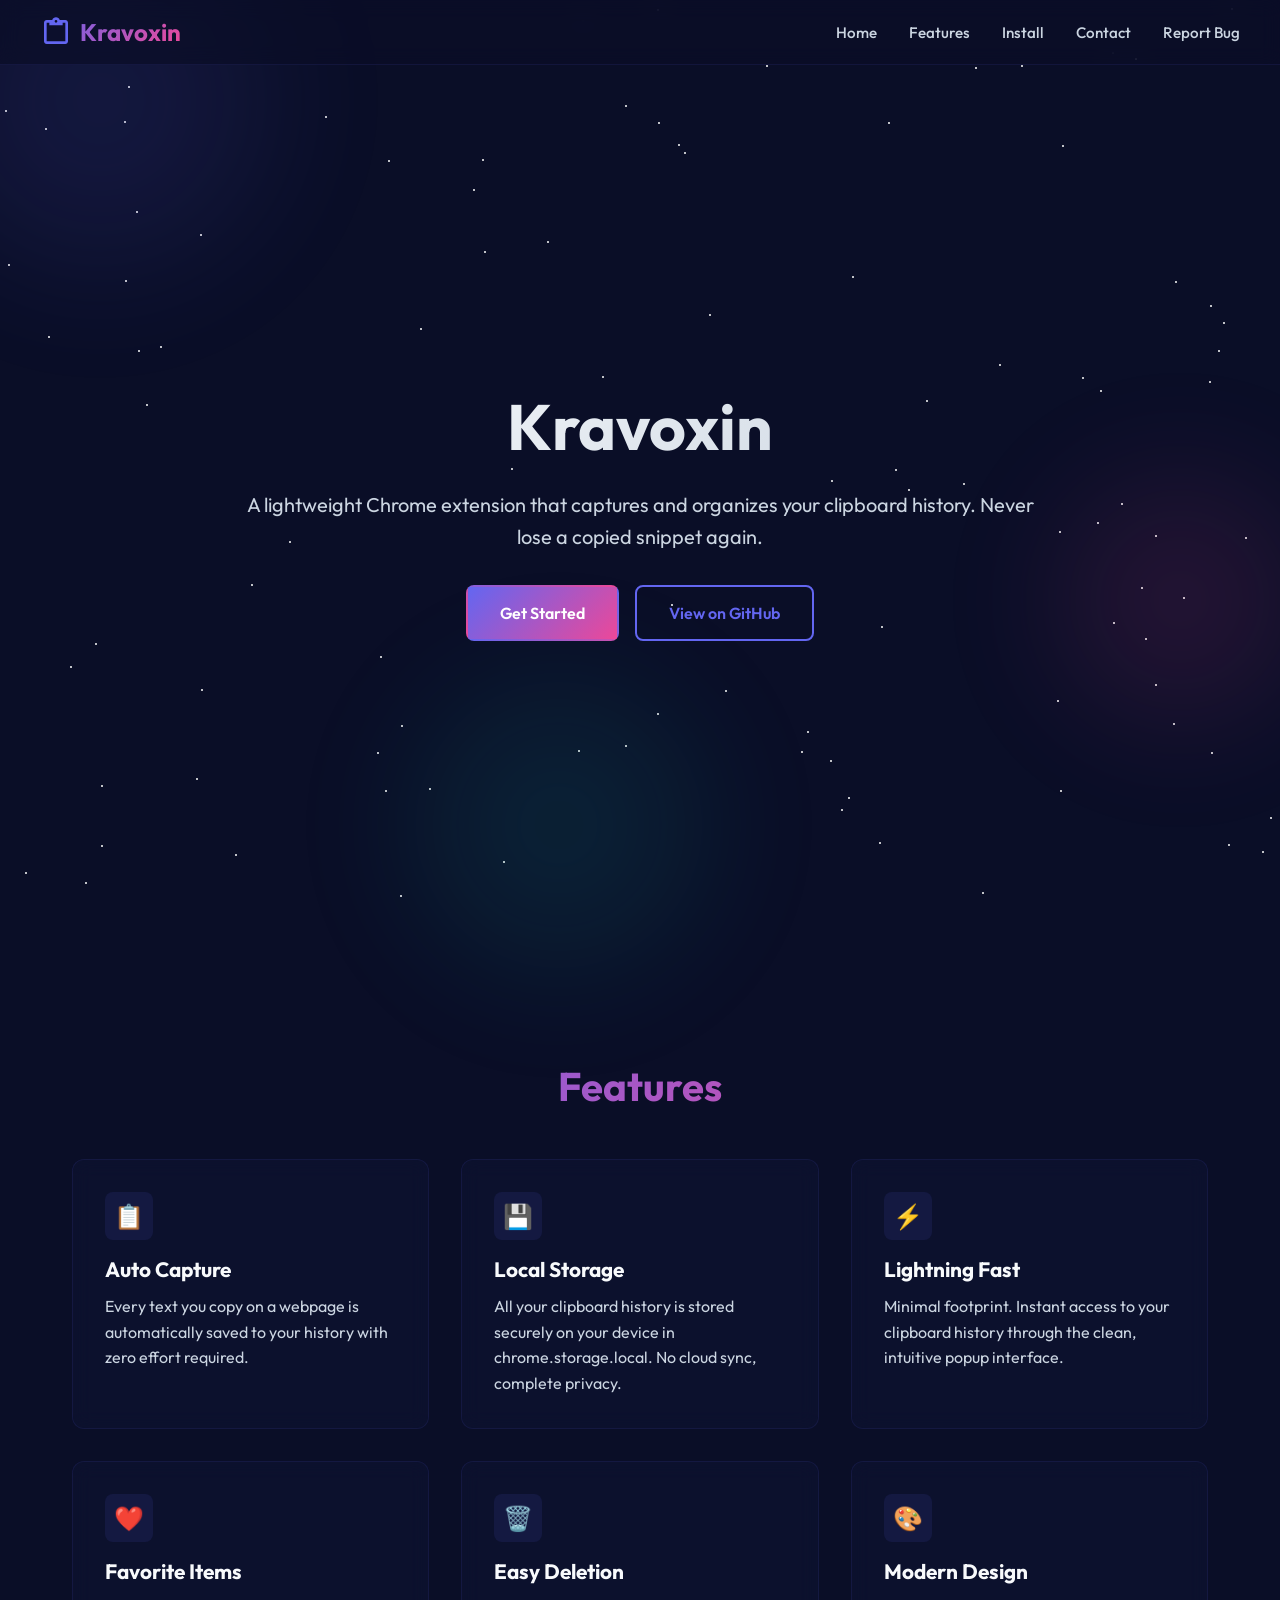
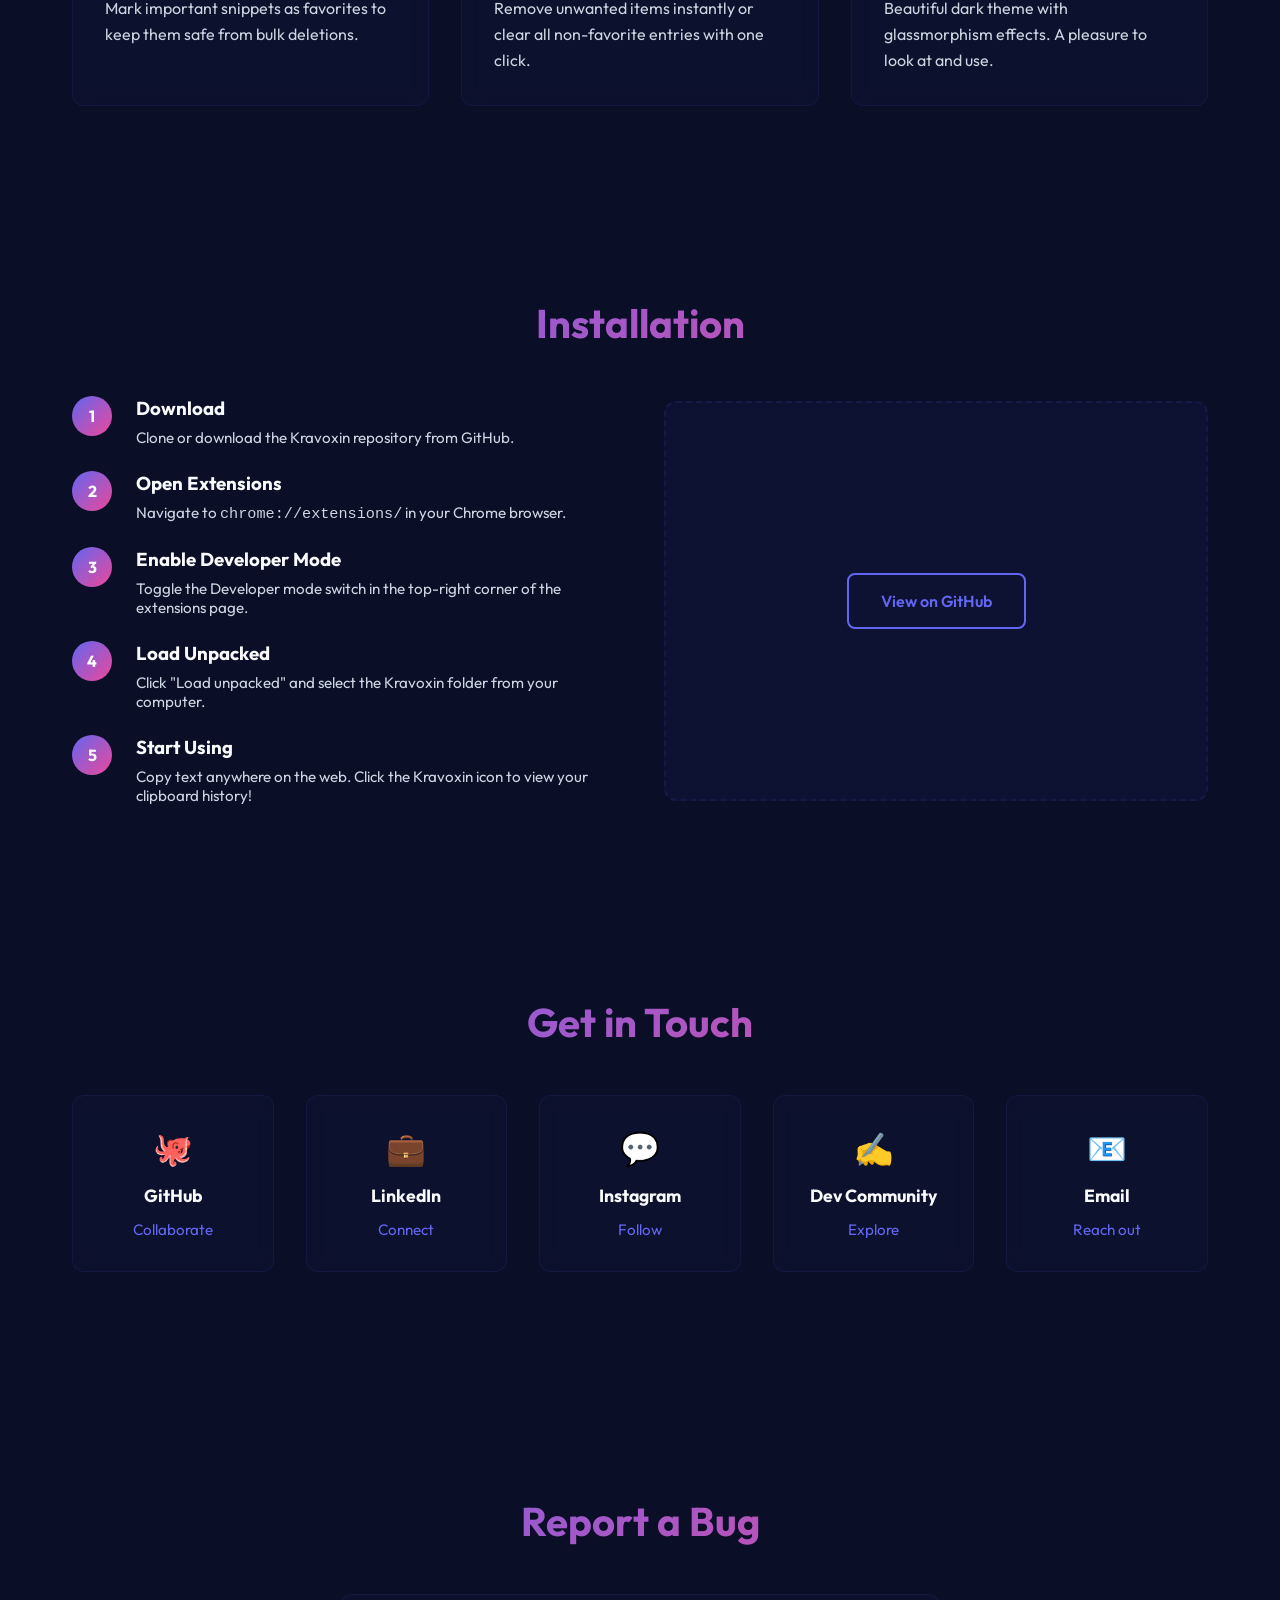
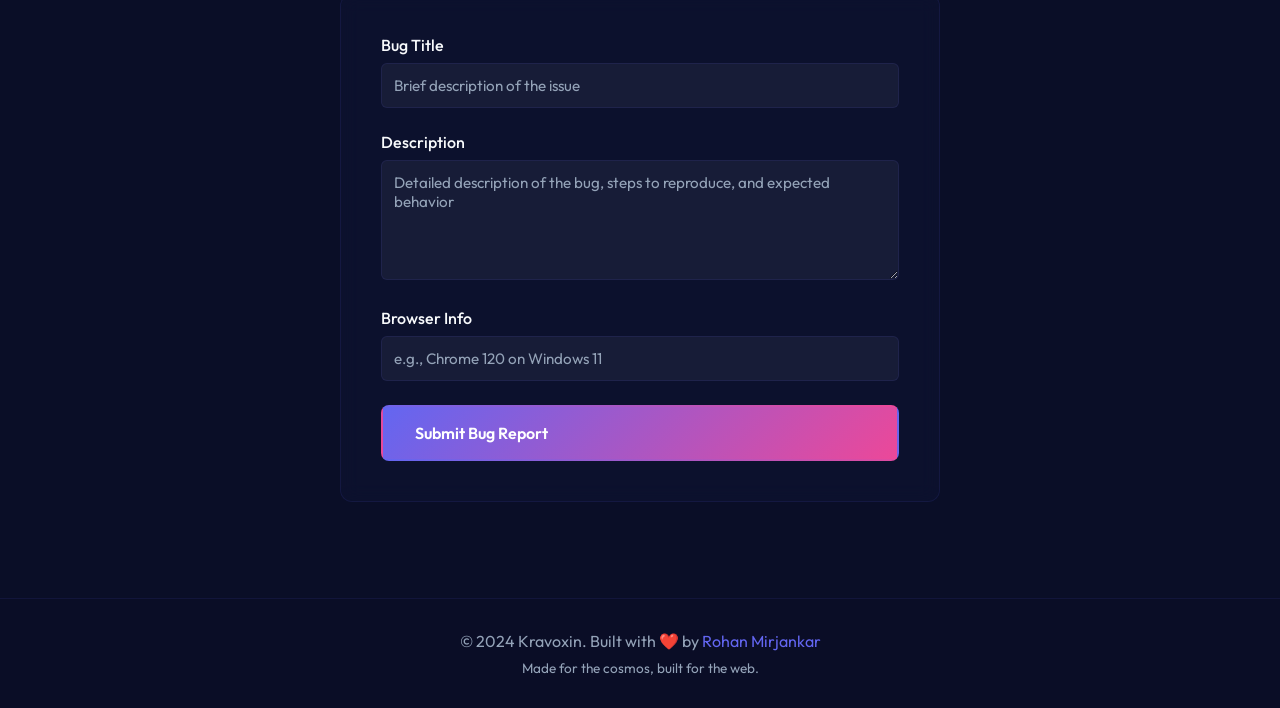
==== index.html @ d9110cdc "Correct links in contact section" ====
<!DOCTYPE html>
<html lang="en">
<head>
  <meta charset="UTF-8">
  <meta name="viewport" content="width=device-width, initial-scale=1.0">
  <title>Kravoxin - Clipboard History Manager</title>
  <link rel="preconnect" href="https://fonts.googleapis.com">
  <link rel="preconnect" href="https://fonts.gstatic.com" crossorigin>
  <link href="https://fonts.googleapis.com/css2?family=Outfit:wght@300;400;500;600;700&family=Space+Mono:wght@400;700&display=swap" rel="stylesheet">
  
  <style>
    :root {
      --bg-primary: #0a0e27;
      --bg-secondary: #0f1535;
      --bg-tertiary: #151d3a;
      --accent-primary: #6366f1;
      --accent-secondary: #ec4899;
      --accent-tertiary: #14b8a6;
      --text-primary: #f8fafc;
      --text-secondary: #cbd5e1;
      --text-tertiary: #94a3b8;
      --border-color: rgba(99, 102, 241, 0.1);
      --font-sans: 'Outfit', -apple-system, BlinkMacSystemFont, 'Segoe UI', Roboto, sans-serif;
      --font-mono: 'Space Mono', monospace;
    }

    * {
      margin: 0;
      padding: 0;
      box-sizing: border-box;
    }

    html {
      scroll-behavior: smooth;
    }

    body {
      background-color: var(--bg-primary);
      color: var(--text-primary);
      font-family: var(--font-sans);
      overflow-x: hidden;
    }

    /* Starfield Background */
    .starfield {
      position: fixed;
      top: 0;
      left: 0;
      width: 100%;
      height: 100%;
      pointer-events: none;
      z-index: -1;
    }

    .star {
      position: absolute;
      width: 2px;
      height: 2px;
      background: white;
      border-radius: 50%;
      animation: twinkle 3s infinite;
    }

    @keyframes twinkle {
      0%, 100% { opacity: 0.3; }
      50% { opacity: 1; }
    }

    /* Gradient Orbs */
    .orb {
      position: fixed;
      border-radius: 50%;
      filter: blur(60px);
      opacity: 0.15;
      z-index: -1;
    }

    .orb-1 {
      width: 400px;
      height: 400px;
      background: radial-gradient(circle, var(--accent-primary), transparent);
      top: -100px;
      left: -100px;
      animation: float 20s ease-in-out infinite;
    }

    .orb-2 {
      width: 300px;
      height: 300px;
      background: radial-gradient(circle, var(--accent-secondary), transparent);
      top: 50%;
      right: -50px;
      animation: float 25s ease-in-out infinite reverse;
    }

    .orb-3 {
      width: 350px;
      height: 350px;
      background: radial-gradient(circle, var(--accent-tertiary), transparent);
      bottom: -100px;
      left: 30%;
      animation: float 30s ease-in-out infinite;
    }

    @keyframes float {
      0%, 100% { transform: translateY(0px) translateX(0px); }
      50% { transform: translateY(40px) translateX(20px); }
    }

    /* Navigation */
    nav {
      position: sticky;
      top: 0;
      z-index: 100;
      background: rgba(10, 14, 39, 0.7);
      backdrop-filter: blur(10px);
      border-bottom: 1px solid var(--border-color);
      padding: 1rem 2rem;
    }

    .nav-container {
      max-width: 1200px;
      margin: 0 auto;
      display: flex;
      justify-content: space-between;
      align-items: center;
    }

    .nav-logo {
      display: flex;
      align-items: center;
      gap: 0.5rem;
      font-size: 1.5rem;
      font-weight: 700;
      background: linear-gradient(135deg, var(--accent-primary), var(--accent-secondary));
      -webkit-background-clip: text;
      -webkit-text-fill-color: transparent;
      background-clip: text;
    }

    .nav-logo svg {
      width: 32px;
      height: 32px;
      color: var(--accent-primary);
    }

    .nav-links {
      display: flex;
      gap: 2rem;
      list-style: none;
    }

    .nav-links a {
      color: var(--text-secondary);
      text-decoration: none;
      font-size: 0.95rem;
      font-weight: 500;
      position: relative;
      transition: color 0.3s ease;
    }

    .nav-links a:hover,
    .nav-links a.active {
      color: var(--accent-primary);
    }

    .nav-links a::after {
      content: '';
      position: absolute;
      bottom: -4px;
      left: 0;
      width: 0;
      height: 2px;
      background: linear-gradient(90deg, var(--accent-primary), var(--accent-secondary));
      transition: width 0.3s ease;
    }

    .nav-links a:hover::after,
    .nav-links a.active::after {
      width: 100%;
    }

    @media (max-width: 768px) {
      .nav-links {
        display: none;
      }
    }

    /* Hero Section */
    .hero {
      min-height: 100vh;
      display: flex;
      align-items: center;
      justify-content: center;
      padding: 4rem 2rem;
      position: relative;
    }

    .hero-content {
      text-align: center;
      max-width: 800px;
      animation: fadeInUp 1s ease-out;
    }

    .hero h1 {
      font-size: 4rem;
      line-height: 1.2;
      margin-bottom: 1.5rem;
      background: linear-gradient(135deg, var(--text-primary), var(--text-secondary));
      -webkit-background-clip: text;
      -webkit-text-fill-color: transparent;
      background-clip: text;
    }

    .hero p {
      font-size: 1.25rem;
      color: var(--text-secondary);
      margin-bottom: 2rem;
      line-height: 1.6;
    }

    .hero-buttons {
      display: flex;
      gap: 1rem;
      justify-content: center;
      flex-wrap: wrap;
    }

    .btn {
      padding: 1rem 2rem;
      border: none;
      border-radius: 8px;
      font-size: 1rem;
      font-weight: 600;
      cursor: pointer;
      transition: all 0.3s ease;
      font-family: var(--font-sans);
      text-decoration: none;
      display: inline-flex;
      align-items: center;
      gap: 0.5rem;
    }

    .btn-primary {
      background: linear-gradient(135deg, var(--accent-primary), var(--accent-secondary));
      color: white;
      border: 2px solid transparent;
    }

    .btn-primary:hover {
      transform: translateY(-2px);
      box-shadow: 0 10px 30px rgba(99, 102, 241, 0.3);
    }

    .btn-secondary {
      background: transparent;
      color: var(--accent-primary);
      border: 2px solid var(--accent-primary);
    }

    .btn-secondary:hover {
      background: rgba(99, 102, 241, 0.1);
      transform: translateY(-2px);
    }

    /* Sections */
    section {
      padding: 6rem 2rem;
      max-width: 1200px;
      margin: 0 auto;
    }

    .section-title {
      font-size: 2.5rem;
      margin-bottom: 3rem;
      text-align: center;
      background: linear-gradient(135deg, var(--accent-primary), var(--accent-secondary));
      -webkit-background-clip: text;
      -webkit-text-fill-color: transparent;
      background-clip: text;
    }

    /* Features Grid */
    .features-grid {
      display: grid;
      grid-template-columns: repeat(auto-fit, minmax(280px, 1fr));
      gap: 2rem;
    }

    .feature-card {
      background: rgba(15, 21, 53, 0.5);
      border: 1px solid var(--border-color);
      border-radius: 12px;
      padding: 2rem;
      backdrop-filter: blur(10px);
      transition: all 0.3s ease;
      position: relative;
      overflow: hidden;
    }

    .feature-card::before {
      content: '';
      position: absolute;
      top: 0;
      left: 0;
      right: 0;
      height: 2px;
      background: linear-gradient(90deg, transparent, var(--accent-primary), transparent);
      opacity: 0;
      transition: opacity 0.3s ease;
    }

    .feature-card:hover {
      border-color: var(--accent-primary);
      transform: translateY(-5px);
      box-shadow: 0 10px 30px rgba(99, 102, 241, 0.1);
    }

    .feature-card:hover::before {
      opacity: 1;
    }

    .feature-icon {
      width: 48px;
      height: 48px;
      background: rgba(99, 102, 241, 0.1);
      border-radius: 8px;
      display: flex;
      align-items: center;
      justify-content: center;
      margin-bottom: 1rem;
      font-size: 1.5rem;
    }

    .feature-card h3 {
      font-size: 1.3rem;
      margin-bottom: 0.75rem;
      color: var(--text-primary);
    }

    .feature-card p {
      color: var(--text-secondary);
      line-height: 1.6;
    }

    /* Install Section */
    .install-content {
      display: grid;
      grid-template-columns: 1fr 1fr;
      gap: 3rem;
      align-items: center;
    }

    .install-steps {
      display: flex;
      flex-direction: column;
      gap: 1.5rem;
    }

    .step {
      display: flex;
      gap: 1.5rem;
    }

    .step-number {
      min-width: 40px;
      height: 40px;
      background: linear-gradient(135deg, var(--accent-primary), var(--accent-secondary));
      border-radius: 50%;
      display: flex;
      align-items: center;
      justify-content: center;
      font-weight: 700;
      flex-shrink: 0;
    }

    .step-content h3 {
      margin-bottom: 0.5rem;
      color: var(--text-primary);
    }

    .step-content p {
      color: var(--text-secondary);
      font-size: 0.95rem;
    }

    .install-image {
      position: relative;
      height: 400px;
      background: rgba(99, 102, 241, 0.05);
      border: 2px dashed var(--border-color);
      border-radius: 12px;
      display: flex;
      align-items: center;
      justify-content: center;
      font-size: 3rem;
    }

    /* Contact Section */
    .contact-grid {
      display: grid;
      grid-template-columns: repeat(auto-fit, minmax(200px, 1fr));
      gap: 2rem;
      margin-bottom: 2rem;
    }

    .contact-card {
      background: rgba(15, 21, 53, 0.5);
      border: 1px solid var(--border-color);
      border-radius: 12px;
      padding: 2rem;
      text-align: center;
      backdrop-filter: blur(10px);
      transition: all 0.3s ease;
    }

    .contact-card:hover {
      border-color: var(--accent-primary);
      transform: translateY(-5px);
    }

    .contact-icon {
      font-size: 2rem;
      margin-bottom: 1rem;
    }

    .contact-card h3 {
      margin-bottom: 0.75rem;
      font-size: 1.1rem;
    }

    .contact-card a {
      color: var(--accent-primary);
      text-decoration: none;
      font-size: 0.95rem;
      word-break: break-all;
      transition: color 0.3s ease;
    }

    .contact-card a:hover {
      color: var(--accent-secondary);
    }

    /* Bug Report Form */
    .bug-form {
      max-width: 600px;
      margin: 0 auto;
      background: rgba(15, 21, 53, 0.5);
      border: 1px solid var(--border-color);
      border-radius: 12px;
      padding: 2.5rem;
      backdrop-filter: blur(10px);
    }

    .form-group {
      margin-bottom: 1.5rem;
    }

    .form-group label {
      display: block;
      margin-bottom: 0.5rem;
      color: var(--text-primary);
      font-weight: 500;
    }

    .form-group input,
    .form-group textarea {
      width: 100%;
      padding: 0.75rem;
      background: rgba(255, 255, 255, 0.05);
      border: 1px solid var(--border-color);
      border-radius: 6px;
      color: var(--text-primary);
      font-family: var(--font-sans);
      font-size: 0.95rem;
      transition: all 0.3s ease;
    }

    .form-group input::placeholder,
    .form-group textarea::placeholder {
      color: var(--text-tertiary);
    }

    .form-group input:focus,
    .form-group textarea:focus {
      outline: none;
      border-color: var(--accent-primary);
      background: rgba(99, 102, 241, 0.05);
    }

    .form-group textarea {
      resize: vertical;
      min-height: 120px;
    }

    /* Footer */
    footer {
      background: rgba(10, 14, 39, 0.7);
      border-top: 1px solid var(--border-color);
      padding: 2rem;
      text-align: center;
      color: var(--text-tertiary);
    }

    /* Animations */
    @keyframes fadeInUp {
      from {
        opacity: 0;
        transform: translateY(30px);
      }
      to {
        opacity: 1;
        transform: translateY(0);
      }
    }

    .fade-in-on-scroll {
      opacity: 0;
      animation: fadeInUp 0.6s ease-out forwards;
    }

    /* Responsive */
    @media (max-width: 768px) {
      .hero h1 {
        font-size: 2.5rem;
      }

      .hero p {
        font-size: 1rem;
      }

      .install-content {
        grid-template-columns: 1fr;
      }

      .install-image {
        height: 250px;
      }

      .section-title {
        font-size: 1.8rem;
      }

      section {
        padding: 3rem 1rem;
      }
    }
  </style>
</head>
<body>
  <!-- Starfield Background -->
  <div class="starfield" id="starfield"></div>
  
  <!-- Gradient Orbs -->
  <div class="orb orb-1"></div>
  <div class="orb orb-2"></div>
  <div class="orb orb-3"></div>

  <!-- Navigation -->
  <nav>
    <div class="nav-container">
      <div class="nav-logo">
        <svg viewBox="0 0 24 24" fill="none" xmlns="http://www.w3.org/2000/svg">
          <path d="M19 3H14.82C14.4 1.84 13.3 1 12 1C10.7 1 9.6 1.84 9.18 3H5C3.9 3 3 3.9 3 5V19C3 20.1 3.9 21 5 21H19C20.1 21 21 20.1 21 19V5C21 3.9 20.1 3 19 3ZM12 3C12.55 3 13 3.45 13 4C13 4.55 12.55 5 12 5C11.45 5 11 4.55 11 4C11 3.45 11.45 3 12 3ZM19 19H5V5H7V7H17V5H19V19Z" fill="currentColor"/>
        </svg>
        Kravoxin
      </div>
      <ul class="nav-links">
        <li><a href="#home" class="nav-link active">Home</a></li>
        <li><a href="#features" class="nav-link">Features</a></li>
        <li><a href="#install" class="nav-link">Install</a></li>
        <li><a href="#contact" class="nav-link">Contact</a></li>
        <li><a href="#bug" class="nav-link">Report Bug</a></li>
      </ul>
    </div>
  </nav>

  <!-- Hero Section -->
  <section class="hero" id="home">
    <div class="hero-content">
      <h1>Kravoxin</h1>
      <p>A lightweight Chrome extension that captures and organizes your clipboard history. Never lose a copied snippet again.</p>
      <div class="hero-buttons">
        <a href="#install" class="btn btn-primary">Get Started</a>
        <a href="https://github.com/Rohan-Shridhar/Kravoxin" target="_blank" class="btn btn-secondary">View on GitHub</a>
      </div>
    </div>
  </section>

  <!-- Features Section -->
  <section id="features">
    <h2 class="section-title">Features</h2>
    <div class="features-grid">
      <div class="feature-card fade-in-on-scroll">
        <div class="feature-icon">📋</div>
        <h3>Auto Capture</h3>
        <p>Every text you copy on a webpage is automatically saved to your history with zero effort required.</p>
      </div>

      <div class="feature-card fade-in-on-scroll">
        <div class="feature-icon">💾</div>
        <h3>Local Storage</h3>
        <p>All your clipboard history is stored securely on your device in chrome.storage.local. No cloud sync, complete privacy.</p>
      </div>

      <div class="feature-card fade-in-on-scroll">
        <div class="feature-icon">⚡</div>
        <h3>Lightning Fast</h3>
        <p>Minimal footprint. Instant access to your clipboard history through the clean, intuitive popup interface.</p>
      </div>

      <div class="feature-card fade-in-on-scroll">
        <div class="feature-icon">❤️</div>
        <h3>Favorite Items</h3>
        <p>Mark important snippets as favorites to keep them safe from bulk deletions.</p>
      </div>

      <div class="feature-card fade-in-on-scroll">
        <div class="feature-icon">🗑️</div>
        <h3>Easy Deletion</h3>
        <p>Remove unwanted items instantly or clear all non-favorite entries with one click.</p>
      </div>

      <div class="feature-card fade-in-on-scroll">
        <div class="feature-icon">🎨</div>
        <h3>Modern Design</h3>
        <p>Beautiful dark theme with glassmorphism effects. A pleasure to look at and use.</p>
      </div>
    </div>
  </section>

  <!-- Install Section -->
  <section id="install">
    <h2 class="section-title">Installation</h2>
    <div class="install-content">
      <div class="install-steps">
        <div class="step">
          <div class="step-number">1</div>
          <div class="step-content">
            <h3>Download</h3>
            <p>Clone or download the Kravoxin repository from GitHub.</p>
          </div>
        </div>

        <div class="step">
          <div class="step-number">2</div>
          <div class="step-content">
            <h3>Open Extensions</h3>
            <p>Navigate to <code>chrome://extensions/</code> in your Chrome browser.</p>
          </div>
        </div>

        <div class="step">
          <div class="step-number">3</div>
          <div class="step-content">
            <h3>Enable Developer Mode</h3>
            <p>Toggle the Developer mode switch in the top-right corner of the extensions page.</p>
          </div>
        </div>

        <div class="step">
          <div class="step-number">4</div>
          <div class="step-content">
            <h3>Load Unpacked</h3>
            <p>Click "Load unpacked" and select the Kravoxin folder from your computer.</p>
          </div>
        </div>

        <div class="step">
          <div class="step-number">5</div>
          <div class="step-content">
            <h3>Start Using</h3>
            <p>Copy text anywhere on the web. Click the Kravoxin icon to view your clipboard history!</p>
          </div>
        </div>
      </div>

      <div class="install-image">
        <a href="https://github.com/Rohan-Shridhar/Kravoxin" target="_blank" class="btn btn-secondary">View on GitHub</a>
      </div>
    </div>
  </section>

  <!-- Contact Section -->
  <section id="contact">
    <h2 class="section-title">Get in Touch</h2>
    <div class="contact-grid">
      <div class="contact-card fade-in-on-scroll">
        <div class="contact-icon">🐙</div>
        <h3>GitHub</h3>
        <a href="https://github.com/Rohan-Shridhar" target="_blank">Collaborate</a>
      </div>

      <div class="contact-card fade-in-on-scroll">
        <div class="contact-icon">💼</div>
        <h3>LinkedIn</h3>
        <a href="https://www.linkedin.com/in/rohan-mirjankar/" target="_blank">Connect</a>
      </div>

      <div class="contact-card fade-in-on-scroll">
        <div class="contact-icon">💬</div>
        <h3>Instagram</h3>
        <a href="https://www.instagram.com/rohan.mirjankar/" target="_blank">Follow</a>
      </div>

      <div class="contact-card fade-in-on-scroll">
        <div class="contact-icon">✍️</div>
        <h3>Dev Community</h3>
        <a href="https://dev.to/rohan_mirjankar" target="_blank">Explore</a>
      </div>

      <div class="contact-card fade-in-on-scroll">
        <div class="contact-icon">📧</div>
        <h3>Email</h3>
        <a href="mailto:rohansm668@gmail.com">Reach out</a>
      </div>
    </div>
  </section>

  <!-- Bug Report Section -->
  <section id="bug">
    <h2 class="section-title">Report a Bug</h2>
    <form class="bug-form" id="bug-form">
      <div class="form-group">
        <label for="bug-title">Bug Title</label>
        <input type="text" id="bug-title" name="title" placeholder="Brief description of the issue" required>
      </div>

      <div class="form-group">
        <label for="bug-description">Description</label>
        <textarea id="bug-description" name="description" placeholder="Detailed description of the bug, steps to reproduce, and expected behavior" required></textarea>
      </div>

      <div class="form-group">
        <label for="bug-browser">Browser Info</label>
        <input type="text" id="bug-browser" name="browser" placeholder="e.g., Chrome 120 on Windows 11" required>
      </div>

      <button type="submit" class="btn btn-primary" style="width: 100%;">Submit Bug Report</button>
    </form>
  </section>

  <!-- Footer -->
  <footer>
    <p>&copy; 2024 Kravoxin. Built with ❤️ by <a href="https://rohan-mirjankar.carrd.co/" target="_blank" style="color: var(--accent-primary); text-decoration: none;">Rohan Mirjankar</a></p>
    <p style="font-size: 0.85rem; margin-top: 0.5rem;">Made for the cosmos, built for the web.</p>
  </footer>

  <script>
    // Generate Starfield
    function generateStarfield() {
      const starfield = document.getElementById('starfield');
      const starCount = 100;

      for (let i = 0; i < starCount; i++) {
        const star = document.createElement('div');
        star.className = 'star';
        star.style.left = Math.random() * 100 + '%';
        star.style.top = Math.random() * 100 + '%';
        star.style.animationDelay = Math.random() * 3 + 's';
        starfield.appendChild(star);
      }
    }

    // Smooth scroll navigation
    document.querySelectorAll('.nav-link').forEach(link => {
      link.addEventListener('click', (e) => {
        document.querySelectorAll('.nav-link').forEach(l => l.classList.remove('active'));
        link.classList.add('active');
      });
    });

    // Intersection Observer for fade-in animations
    const observerOptions = {
      threshold: 0.1,
      rootMargin: '0px 0px -100px 0px'
    };

    const observer = new IntersectionObserver((entries) => {
      entries.forEach(entry => {
        if (entry.isIntersecting) {
          entry.target.style.animationDelay = '0s';
          observer.unobserve(entry.target);
        }
      });
    }, observerOptions);

    document.querySelectorAll('.fade-in-on-scroll').forEach(el => {
      observer.observe(el);
    });

    // Update active nav link on scroll
    window.addEventListener('scroll', () => {
      const sections = document.querySelectorAll('section');
      let current = '';

      sections.forEach(section => {
        const sectionTop = section.offsetTop;
        if (pageYOffset >= sectionTop - 50) {
          current = section.getAttribute('id');
        }
      });

      document.querySelectorAll('.nav-link').forEach(link => {
        link.classList.remove('active');
        if (link.getAttribute('href').slice(1) === current) {
          link.classList.add('active');
        }
      });
    });

    // Bug Report Form Handler
    document.getElementById('bug-form').addEventListener('submit', async (e) => {
      e.preventDefault();

      const title = document.getElementById('bug-title').value;
      const description = document.getElementById('bug-description').value;
      const browser = document.getElementById('bug-browser').value;

      // Create GitHub issue URL
      const body = encodeURIComponent(
        `## Bug Report\n\n**Title:** ${title}\n\n**Description:**\n${description}\n\n**Browser Info:**\n${browser}`
      );
      const issueUrl = `https://github.com/Rohan-Shridhar/Kravoxin/issues/new?title=${encodeURIComponent(title)}&body=${body}`;

      // Open GitHub issues page
      window.open(issueUrl, '_blank');

      // Reset form
      e.target.reset();
      alert('Opening GitHub to create an issue. Thank you for reporting!');
    });

    // Initialize
    generateStarfield();
  </script>
</body>
</html>
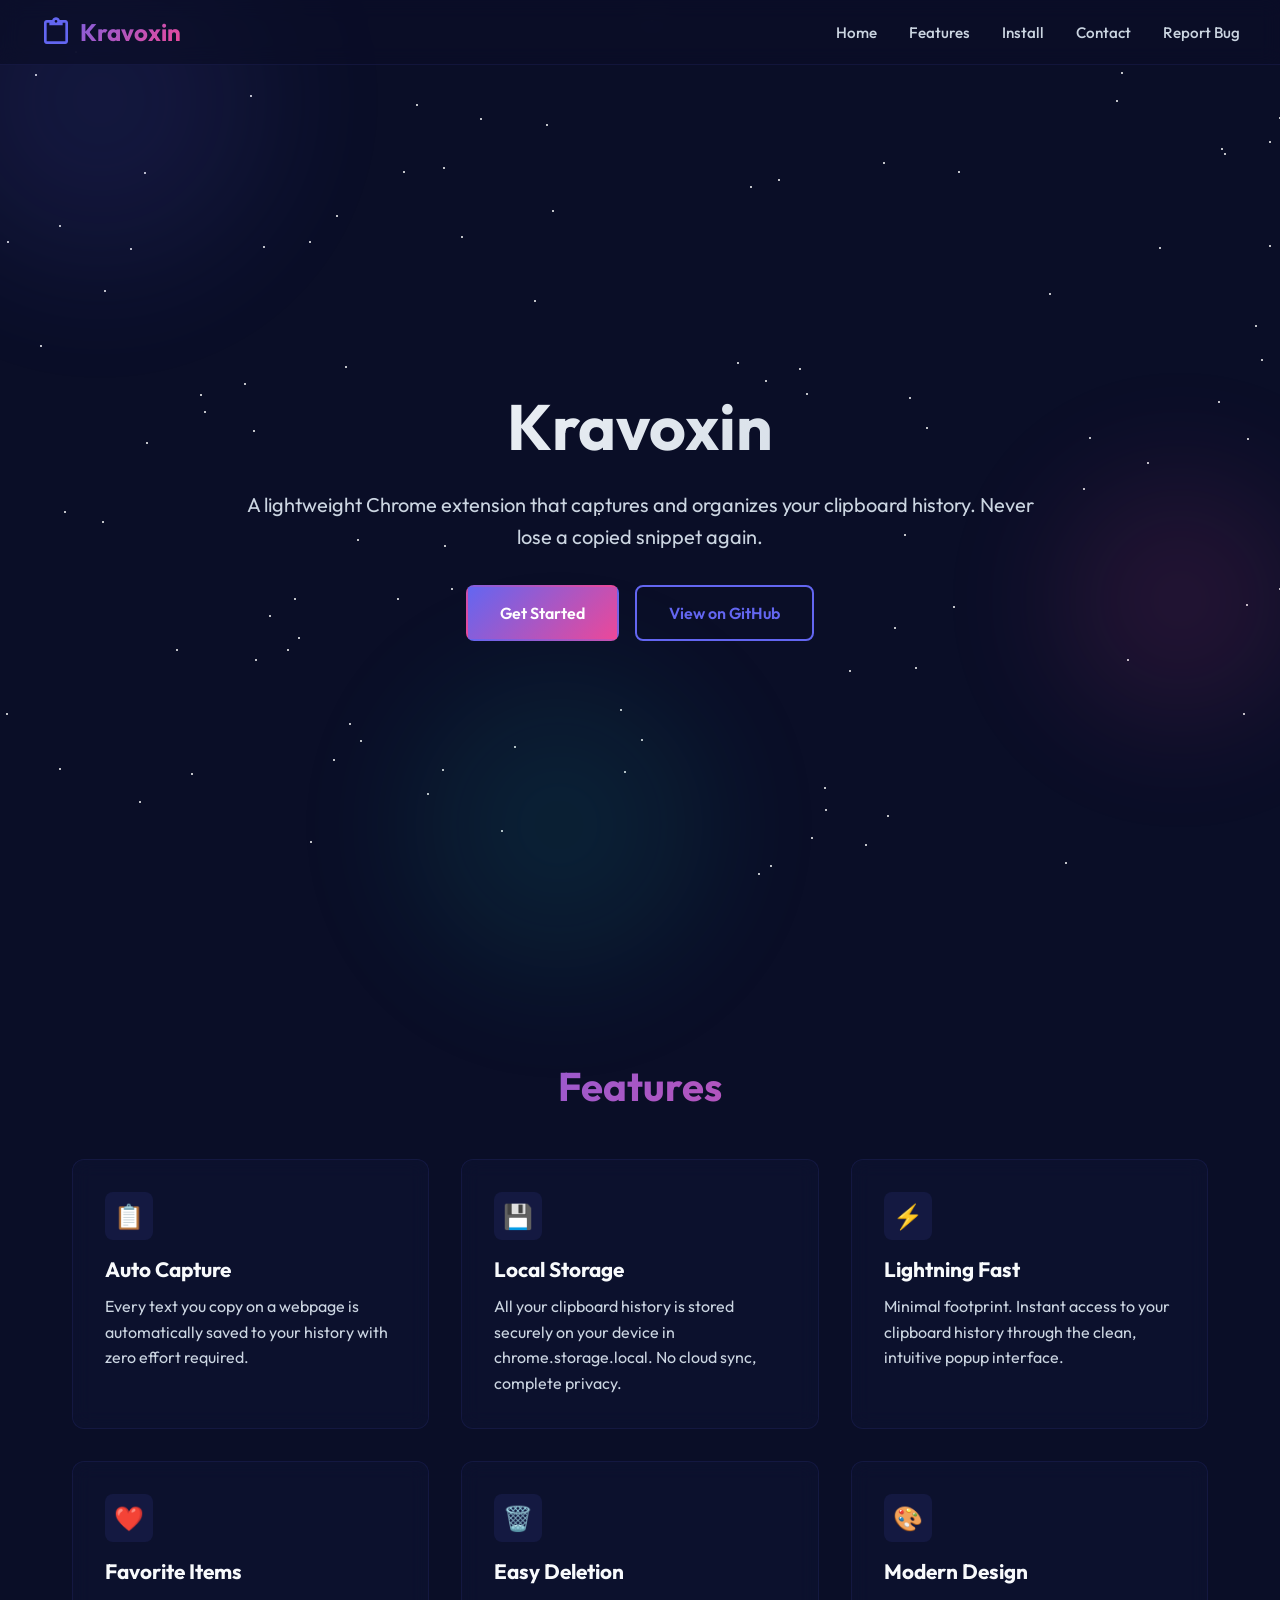
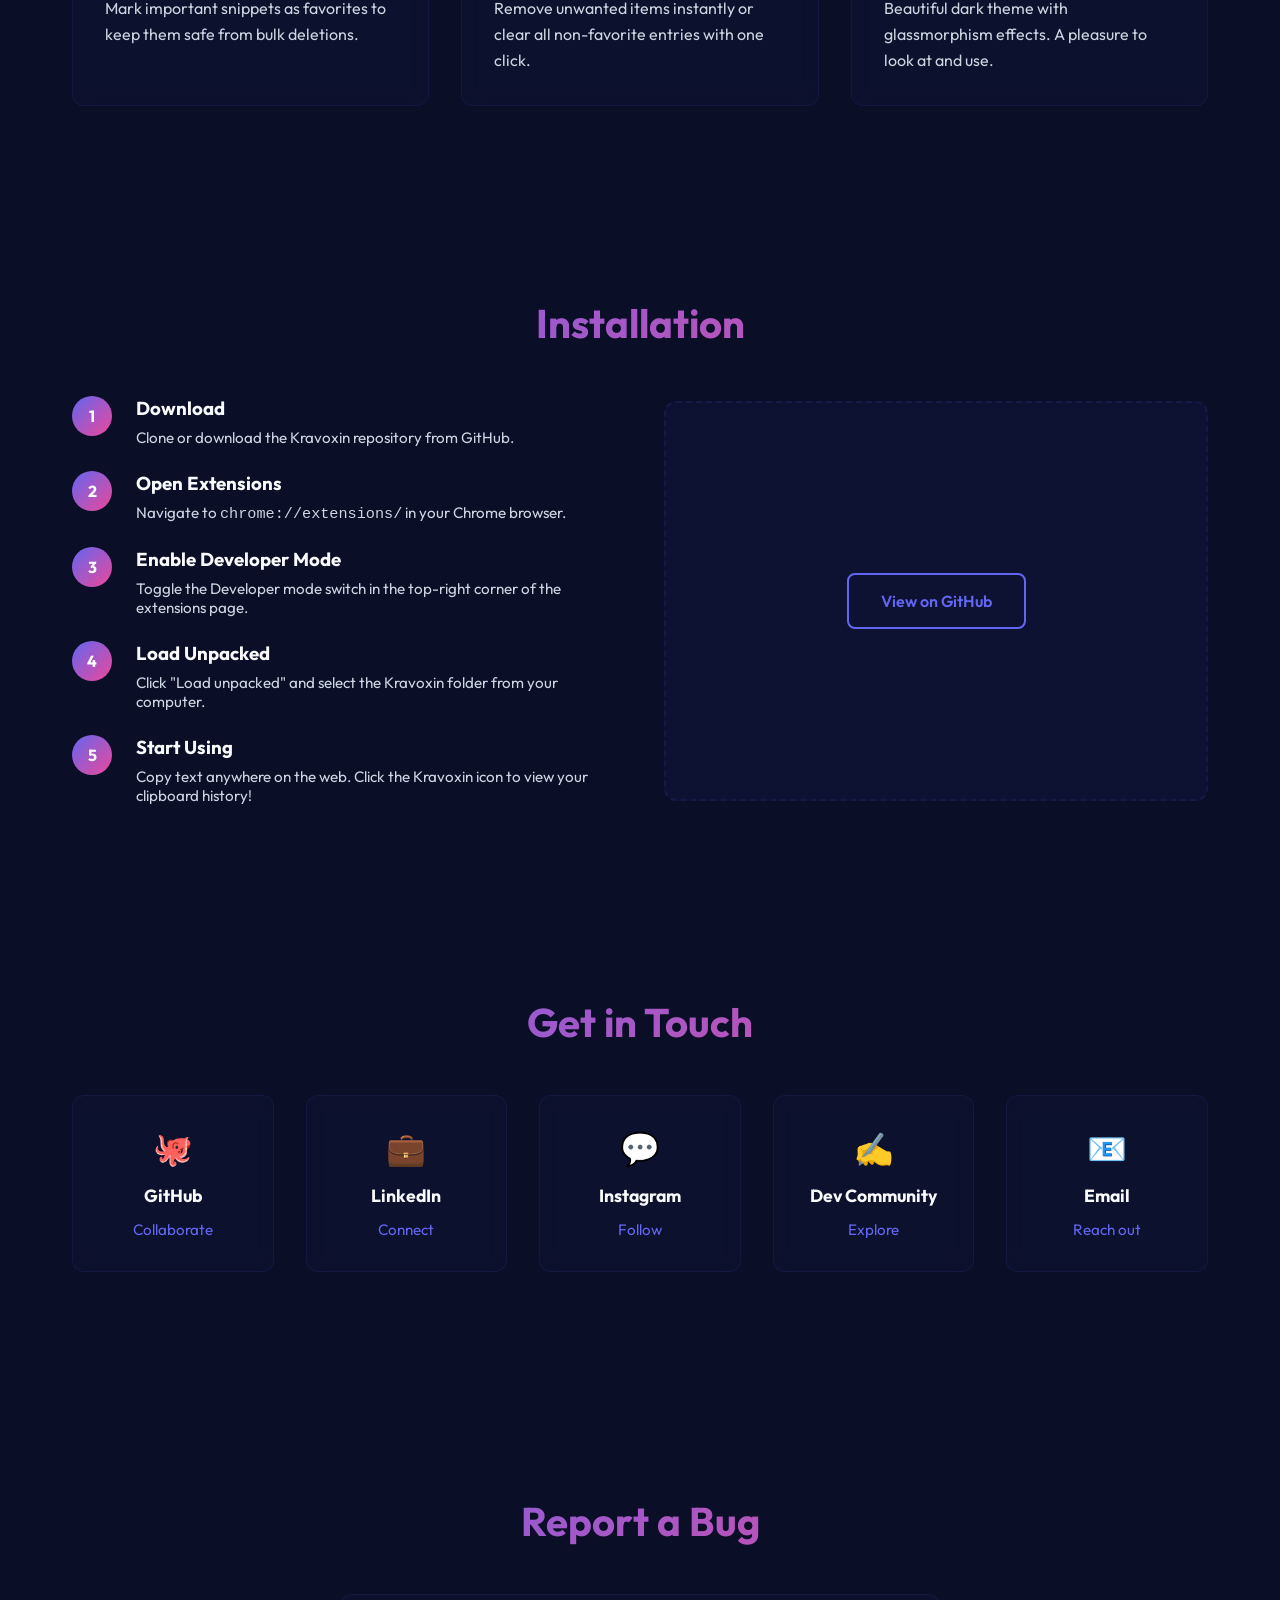
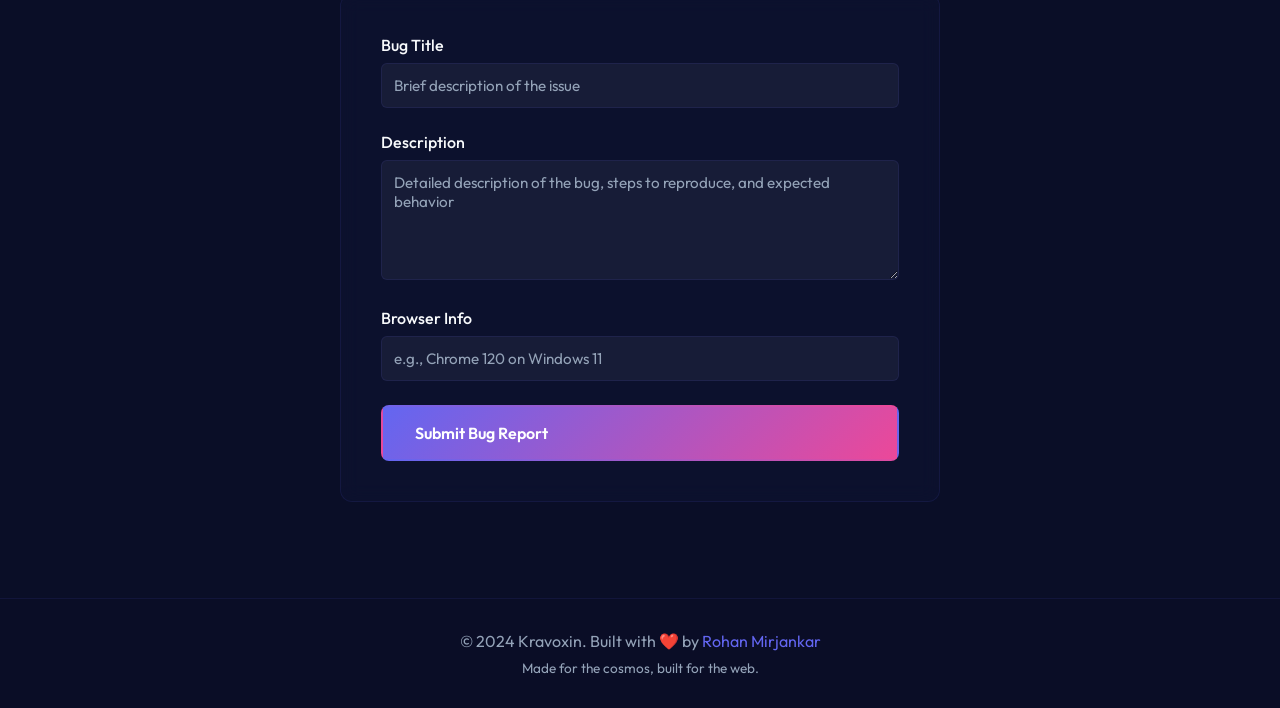
==== commit 5c807c3b: "reduce padding in hero section for improved layout" ====
--- a/index.html
+++ b/index.html
@@ -192,7 +192,7 @@
       display: flex;
       align-items: center;
       justify-content: center;
-      padding: 4rem 2rem;
+      padding: 1rem;
       position: relative;
     }
 
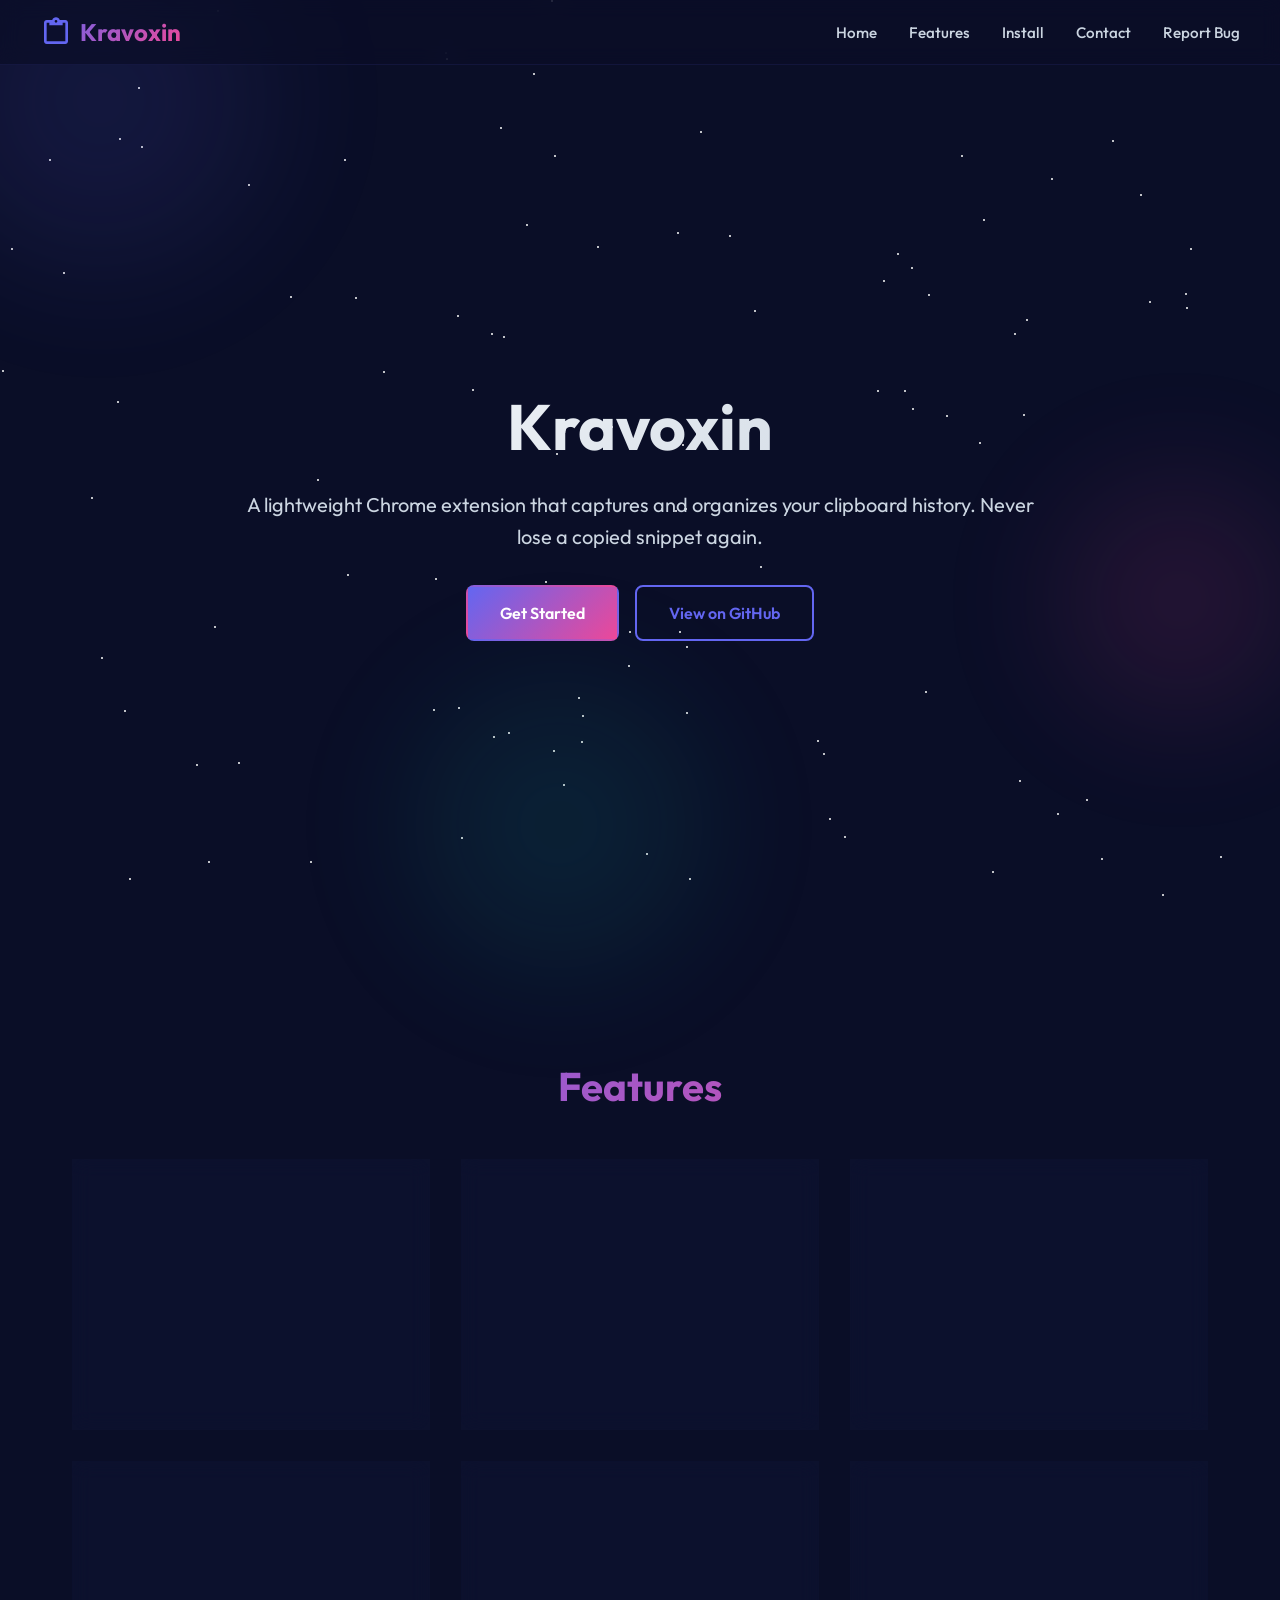
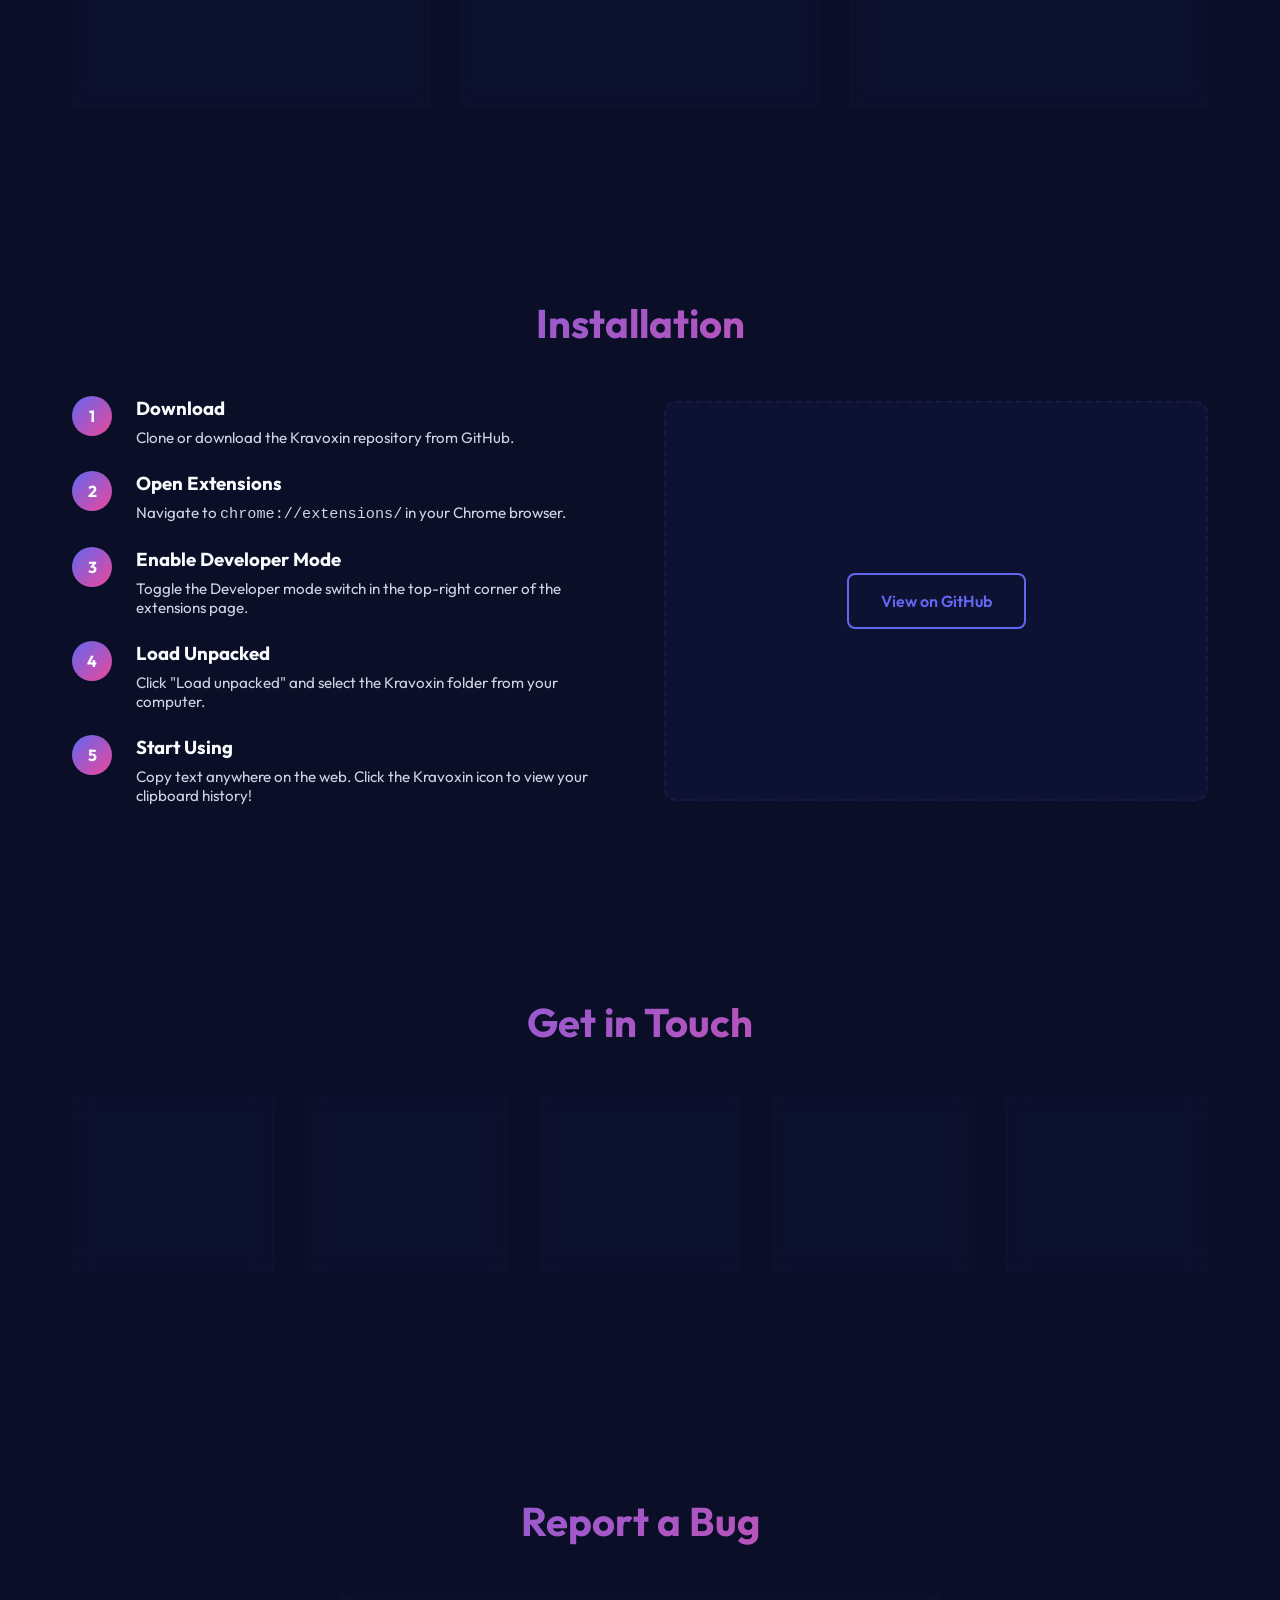
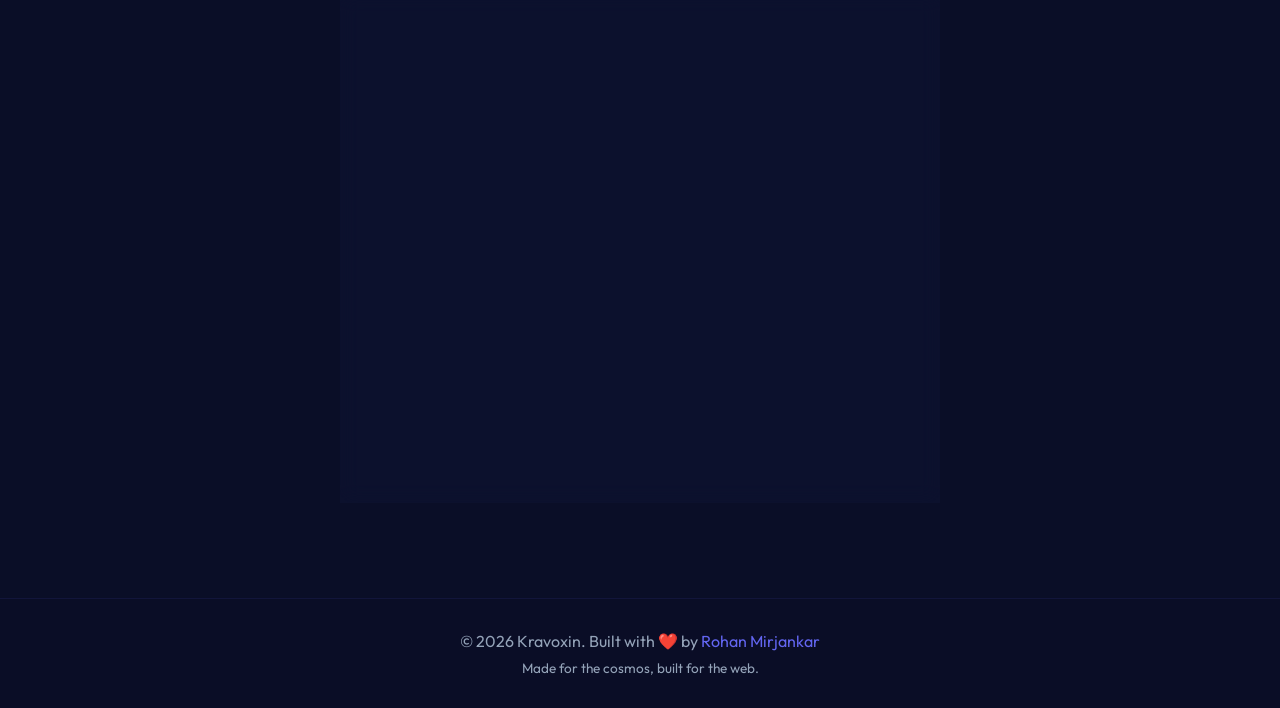
==== commit e135334d: "Update contact icons and adjust footer year" ====
--- a/index.html
+++ b/index.html
@@ -7,7 +7,10 @@
   <link rel="preconnect" href="https://fonts.googleapis.com">
   <link rel="preconnect" href="https://fonts.gstatic.com" crossorigin>
   <link href="https://fonts.googleapis.com/css2?family=Outfit:wght@300;400;500;600;700&family=Space+Mono:wght@400;700&display=swap" rel="stylesheet">
-  
+  <link
+  rel="stylesheet"
+  href="https://cdnjs.cloudflare.com/ajax/libs/font-awesome/6.7.2/css/all.min.css"
+  />
   <style>
     :root {
       --bg-primary: #0a0e27;
@@ -676,7 +679,9 @@
       </div>
 
       <div class="install-image">
-        <a href="https://github.com/Rohan-Shridhar/Kravoxin" target="_blank" class="btn btn-secondary">View on GitHub</a>
+        <a href="https://github.com/Rohan-Shridhar/Kravoxin" target="_blank" class="btn btn-secondary">
+          View on GitHub
+        </a>
       </div>
     </div>
   </section>
@@ -686,31 +691,41 @@
     <h2 class="section-title">Get in Touch</h2>
     <div class="contact-grid">
       <div class="contact-card fade-in-on-scroll">
-        <div class="contact-icon">🐙</div>
+          <div class="contact-icon">
+            <img src="https://skillicons.dev/icons?i=github" />
+        </div>
         <h3>GitHub</h3>
         <a href="https://github.com/Rohan-Shridhar" target="_blank">Collaborate</a>
       </div>
 
       <div class="contact-card fade-in-on-scroll">
-        <div class="contact-icon">💼</div>
+        <div class="contact-icon">
+          <img src="https://skillicons.dev/icons?i=linkedin" />
+        </div>
         <h3>LinkedIn</h3>
         <a href="https://www.linkedin.com/in/rohan-mirjankar/" target="_blank">Connect</a>
       </div>
 
       <div class="contact-card fade-in-on-scroll">
-        <div class="contact-icon">💬</div>
+        <div class="contact-icon">
+          <img src="https://skillicons.dev/icons?i=instagram" />
+        </div>
         <h3>Instagram</h3>
         <a href="https://www.instagram.com/rohan.mirjankar/" target="_blank">Follow</a>
       </div>
 
       <div class="contact-card fade-in-on-scroll">
-        <div class="contact-icon">✍️</div>
+        <div class="contact-icon">
+          <img src="https://skillicons.dev/icons?i=devto" />
+        </div>
         <h3>Dev Community</h3>
         <a href="https://dev.to/rohan_mirjankar" target="_blank">Explore</a>
       </div>
 
       <div class="contact-card fade-in-on-scroll">
-        <div class="contact-icon">📧</div>
+        <div class="contact-icon">
+          <img src="https://skillicons.dev/icons?i=gmail" />
+        </div>
         <h3>Email</h3>
         <a href="mailto:rohansm668@gmail.com">Reach out</a>
       </div>
@@ -742,7 +757,7 @@
 
   <!-- Footer -->
   <footer>
-    <p>&copy; 2024 Kravoxin. Built with ❤️ by <a href="https://rohan-mirjankar.carrd.co/" target="_blank" style="color: var(--accent-primary); text-decoration: none;">Rohan Mirjankar</a></p>
+    <p>&copy; 2026 Kravoxin. Built with ❤️ by <a href="https://rohan-mirjankar.carrd.co/" target="_blank" style="color: var(--accent-primary); text-decoration: none;">Rohan Mirjankar</a></p>
     <p style="font-size: 0.85rem; margin-top: 0.5rem;">Made for the cosmos, built for the web.</p>
   </footer>
 
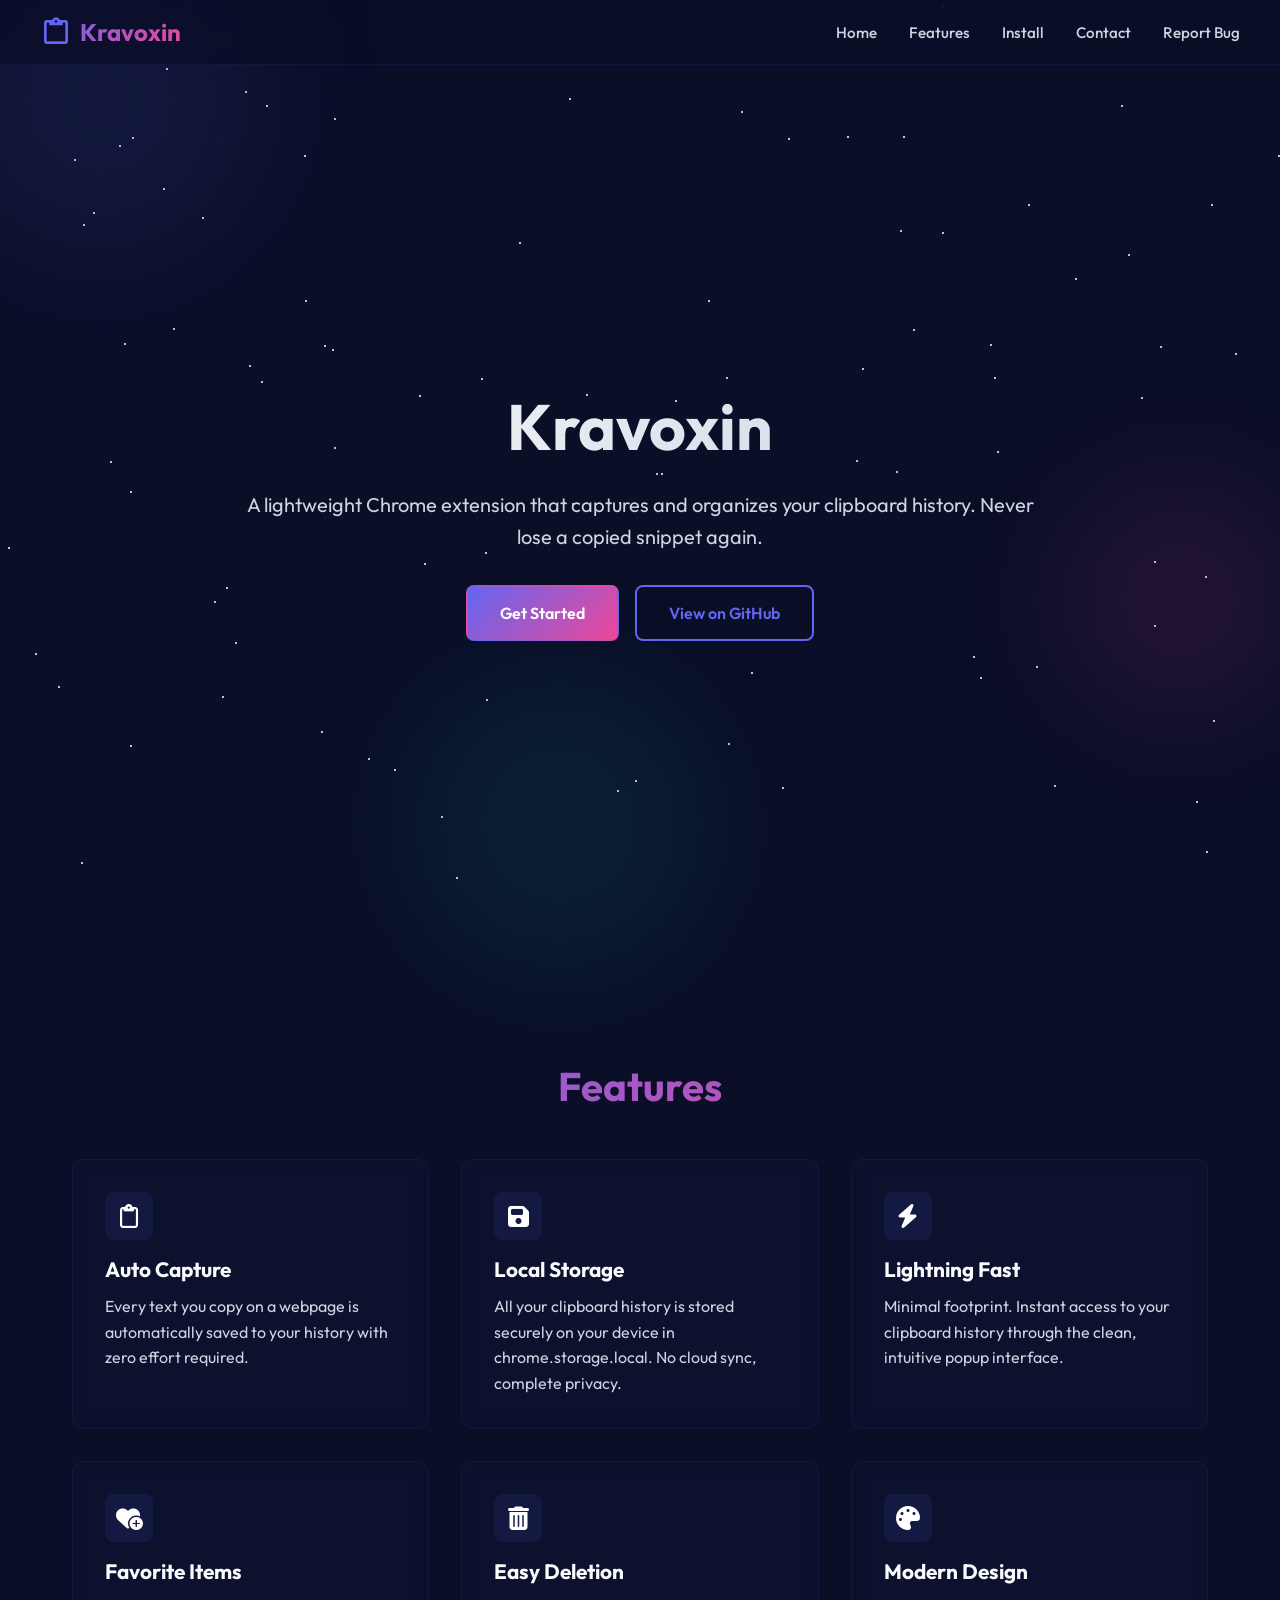
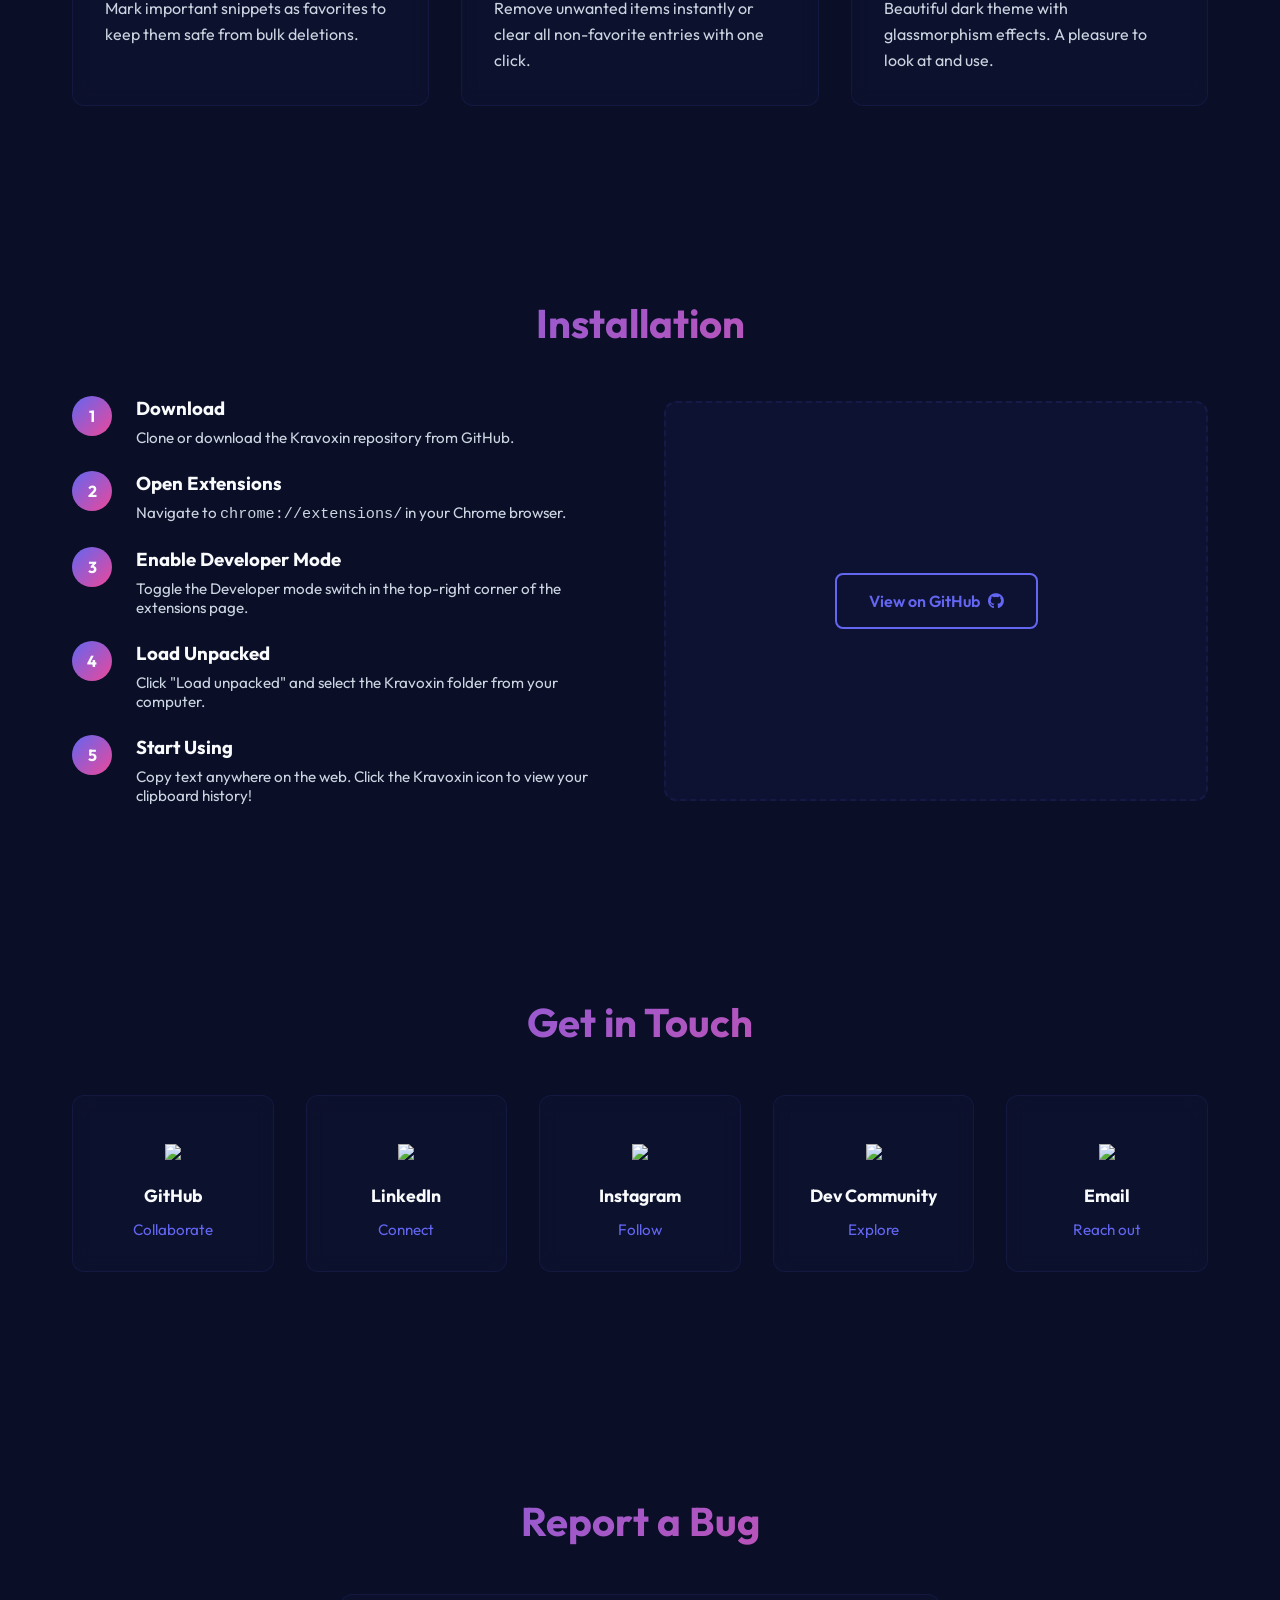
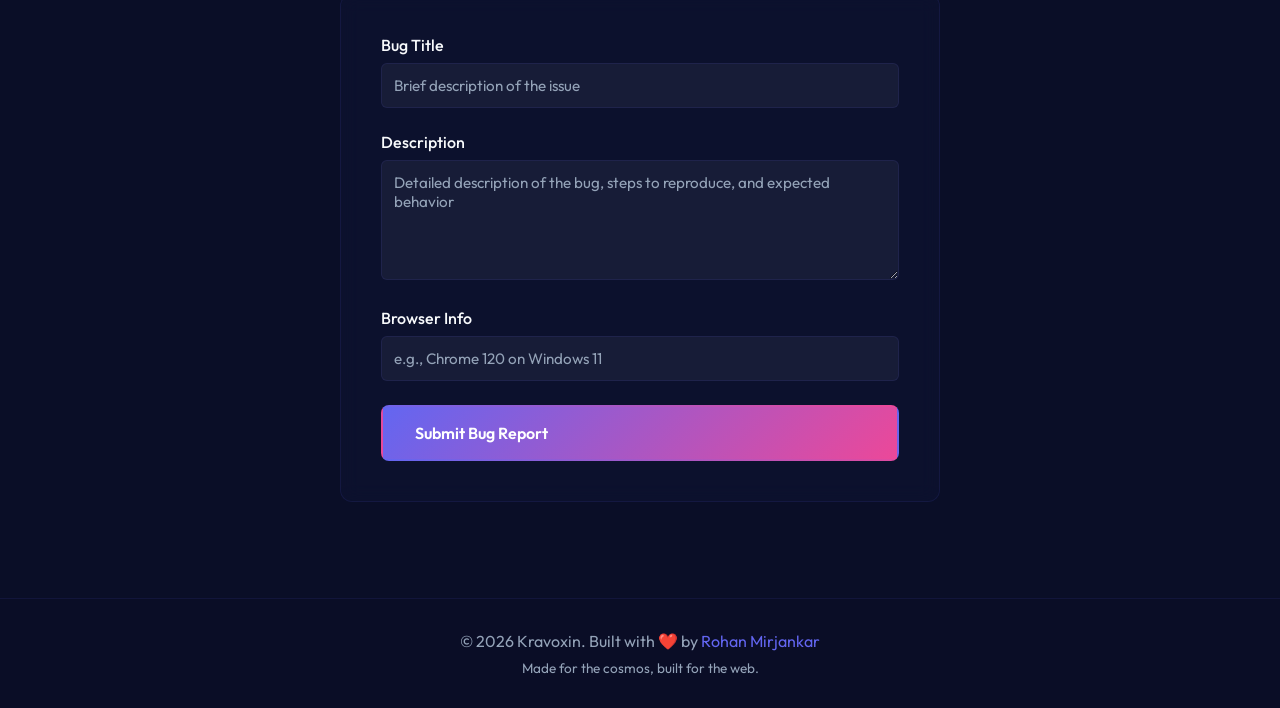
==== commit a9d31e77: "Replace emoji icons with Font Awesome icons in features section and add GitHub icon to install butto" ====
--- a/index.html
+++ b/index.html
@@ -595,37 +595,39 @@
     <h2 class="section-title">Features</h2>
     <div class="features-grid">
       <div class="feature-card fade-in-on-scroll">
-        <div class="feature-icon">📋</div>
+        <div class="feature-icon">
+          <i class="fa-regular fa-clipboard" style="color: rgb(255, 255, 255);"></i>
+        </div>
         <h3>Auto Capture</h3>
         <p>Every text you copy on a webpage is automatically saved to your history with zero effort required.</p>
       </div>
 
       <div class="feature-card fade-in-on-scroll">
-        <div class="feature-icon">💾</div>
+        <div class="feature-icon"><i class="fa-solid fa-floppy-disk" style="color: rgb(255, 255, 255);"></i></div>
         <h3>Local Storage</h3>
         <p>All your clipboard history is stored securely on your device in chrome.storage.local. No cloud sync, complete privacy.</p>
       </div>
 
       <div class="feature-card fade-in-on-scroll">
-        <div class="feature-icon">⚡</div>
+        <div class="feature-icon"><i class="fa-solid fa-bolt" style="color: rgb(255, 255, 255);"></i></div>
         <h3>Lightning Fast</h3>
         <p>Minimal footprint. Instant access to your clipboard history through the clean, intuitive popup interface.</p>
       </div>
 
       <div class="feature-card fade-in-on-scroll">
-        <div class="feature-icon">❤️</div>
+        <div class="feature-icon"><i class="fa-solid fa-heart-circle-plus" style="color: rgb(255, 255, 255);"></i></div>
         <h3>Favorite Items</h3>
         <p>Mark important snippets as favorites to keep them safe from bulk deletions.</p>
       </div>
 
       <div class="feature-card fade-in-on-scroll">
-        <div class="feature-icon">🗑️</div>
+        <div class="feature-icon"><i class="fa-solid fa-trash-can" style="color: rgb(255, 255, 255);"></i></div>
         <h3>Easy Deletion</h3>
         <p>Remove unwanted items instantly or clear all non-favorite entries with one click.</p>
       </div>
 
       <div class="feature-card fade-in-on-scroll">
-        <div class="feature-icon">🎨</div>
+        <div class="feature-icon"><i class="fa-solid fa-palette" style="color: rgb(255, 255, 255);"></i></div>
         <h3>Modern Design</h3>
         <p>Beautiful dark theme with glassmorphism effects. A pleasure to look at and use.</p>
       </div>
@@ -681,6 +683,7 @@
       <div class="install-image">
         <a href="https://github.com/Rohan-Shridhar/Kravoxin" target="_blank" class="btn btn-secondary">
           View on GitHub
+          <i class="fa-brands fa-github" style="color: #6366f1;"></i>
         </a>
       </div>
     </div>
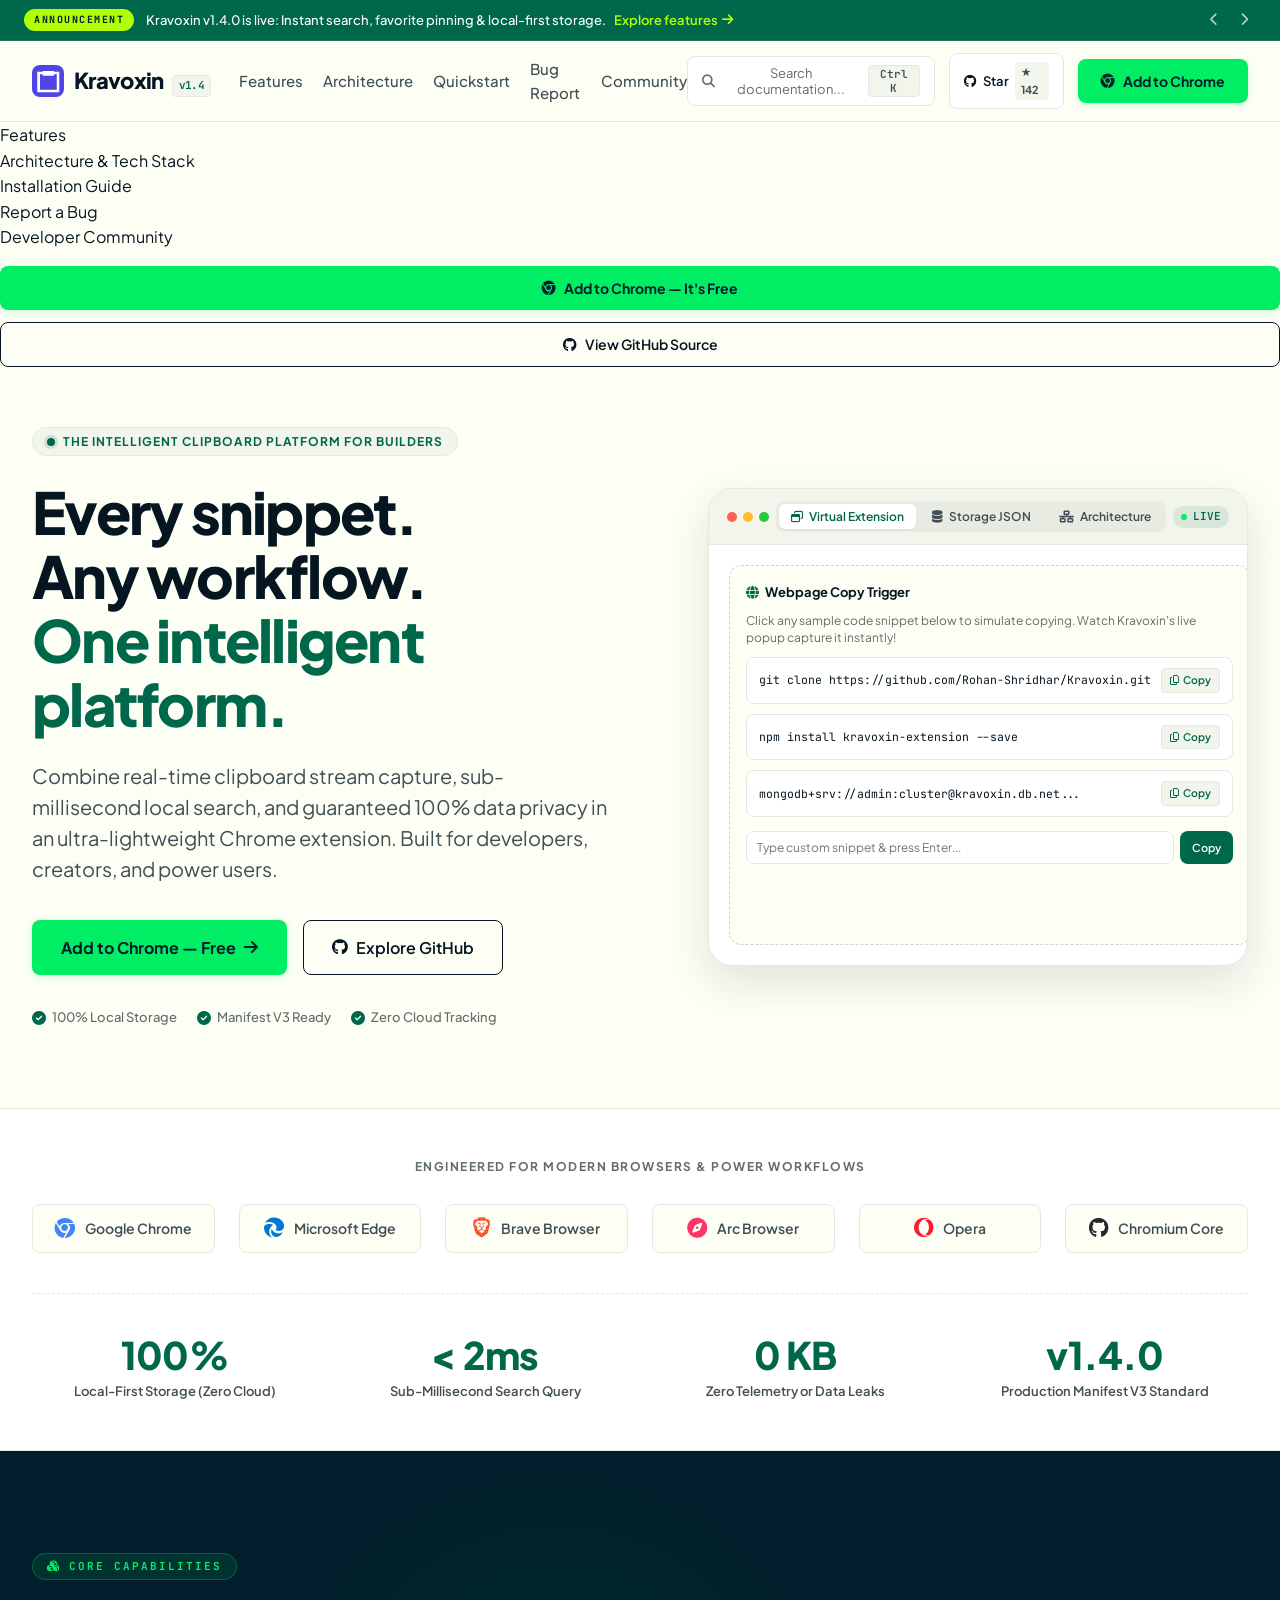
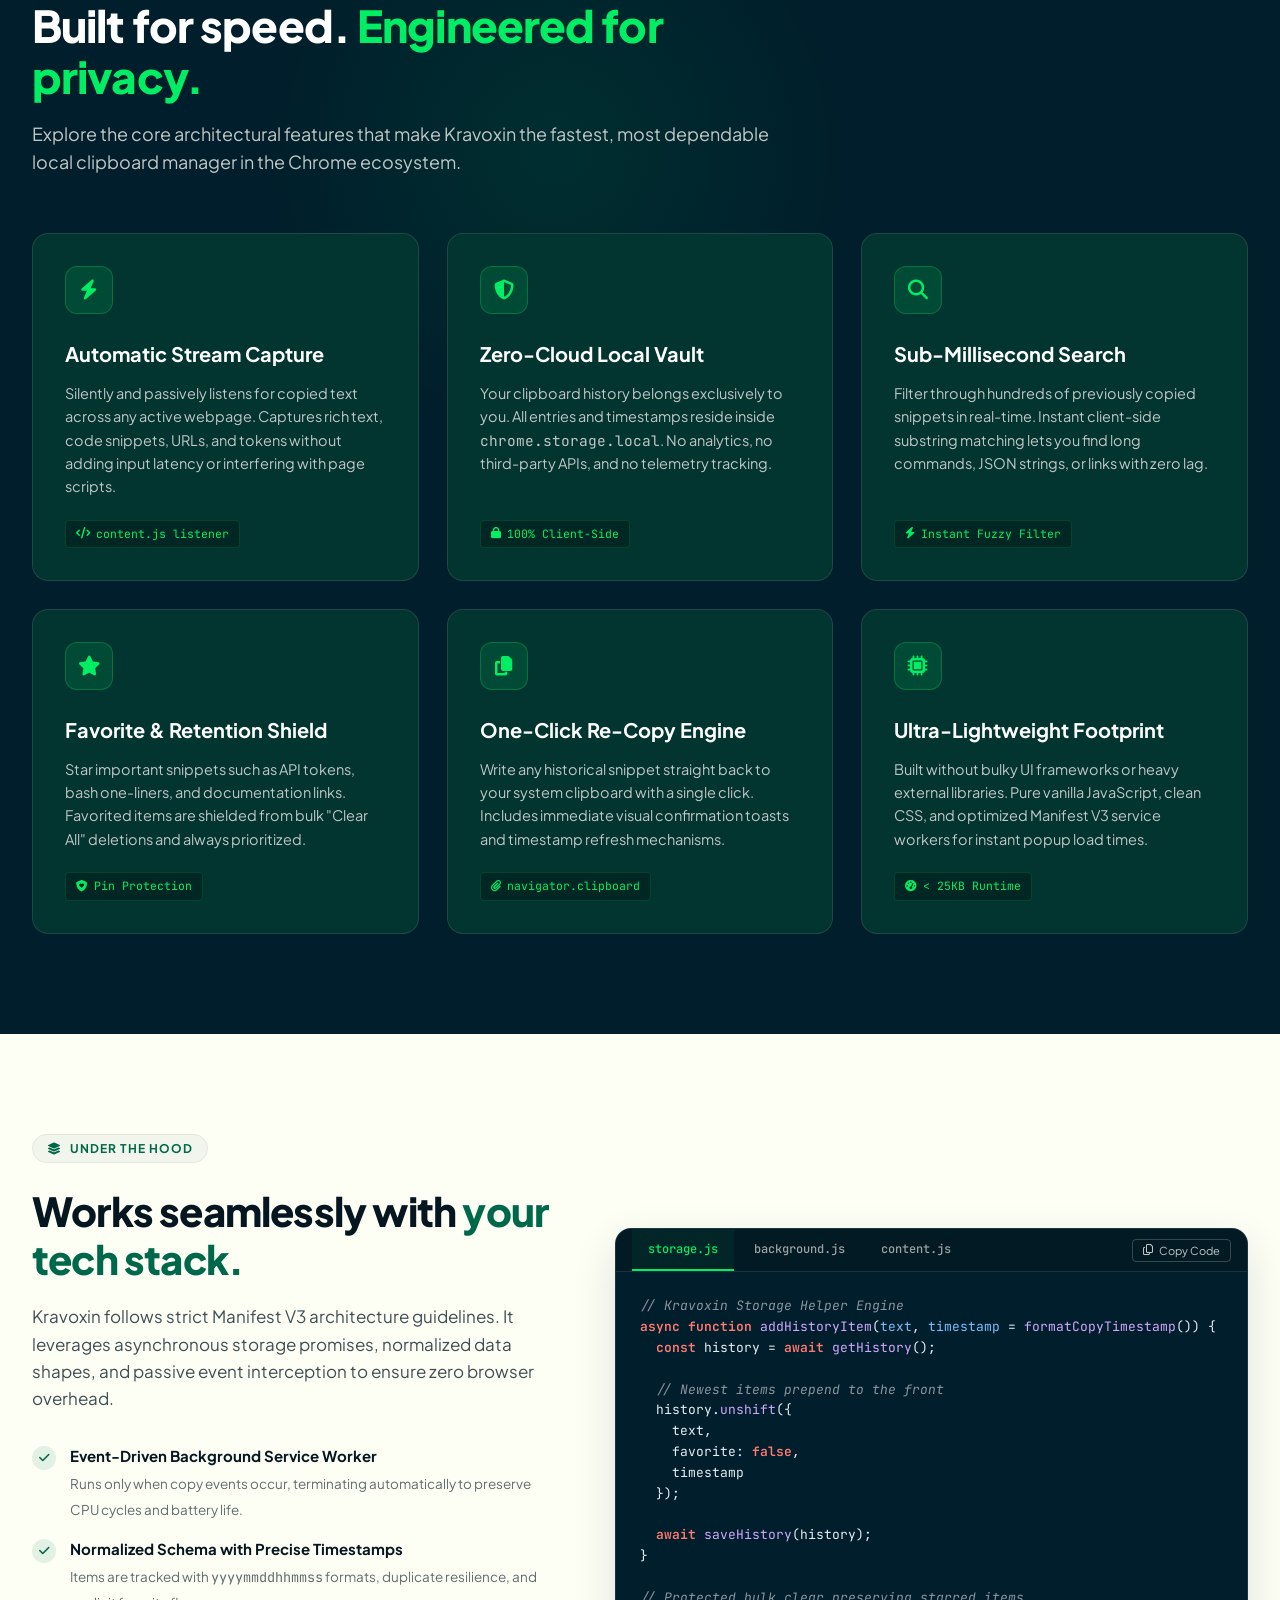
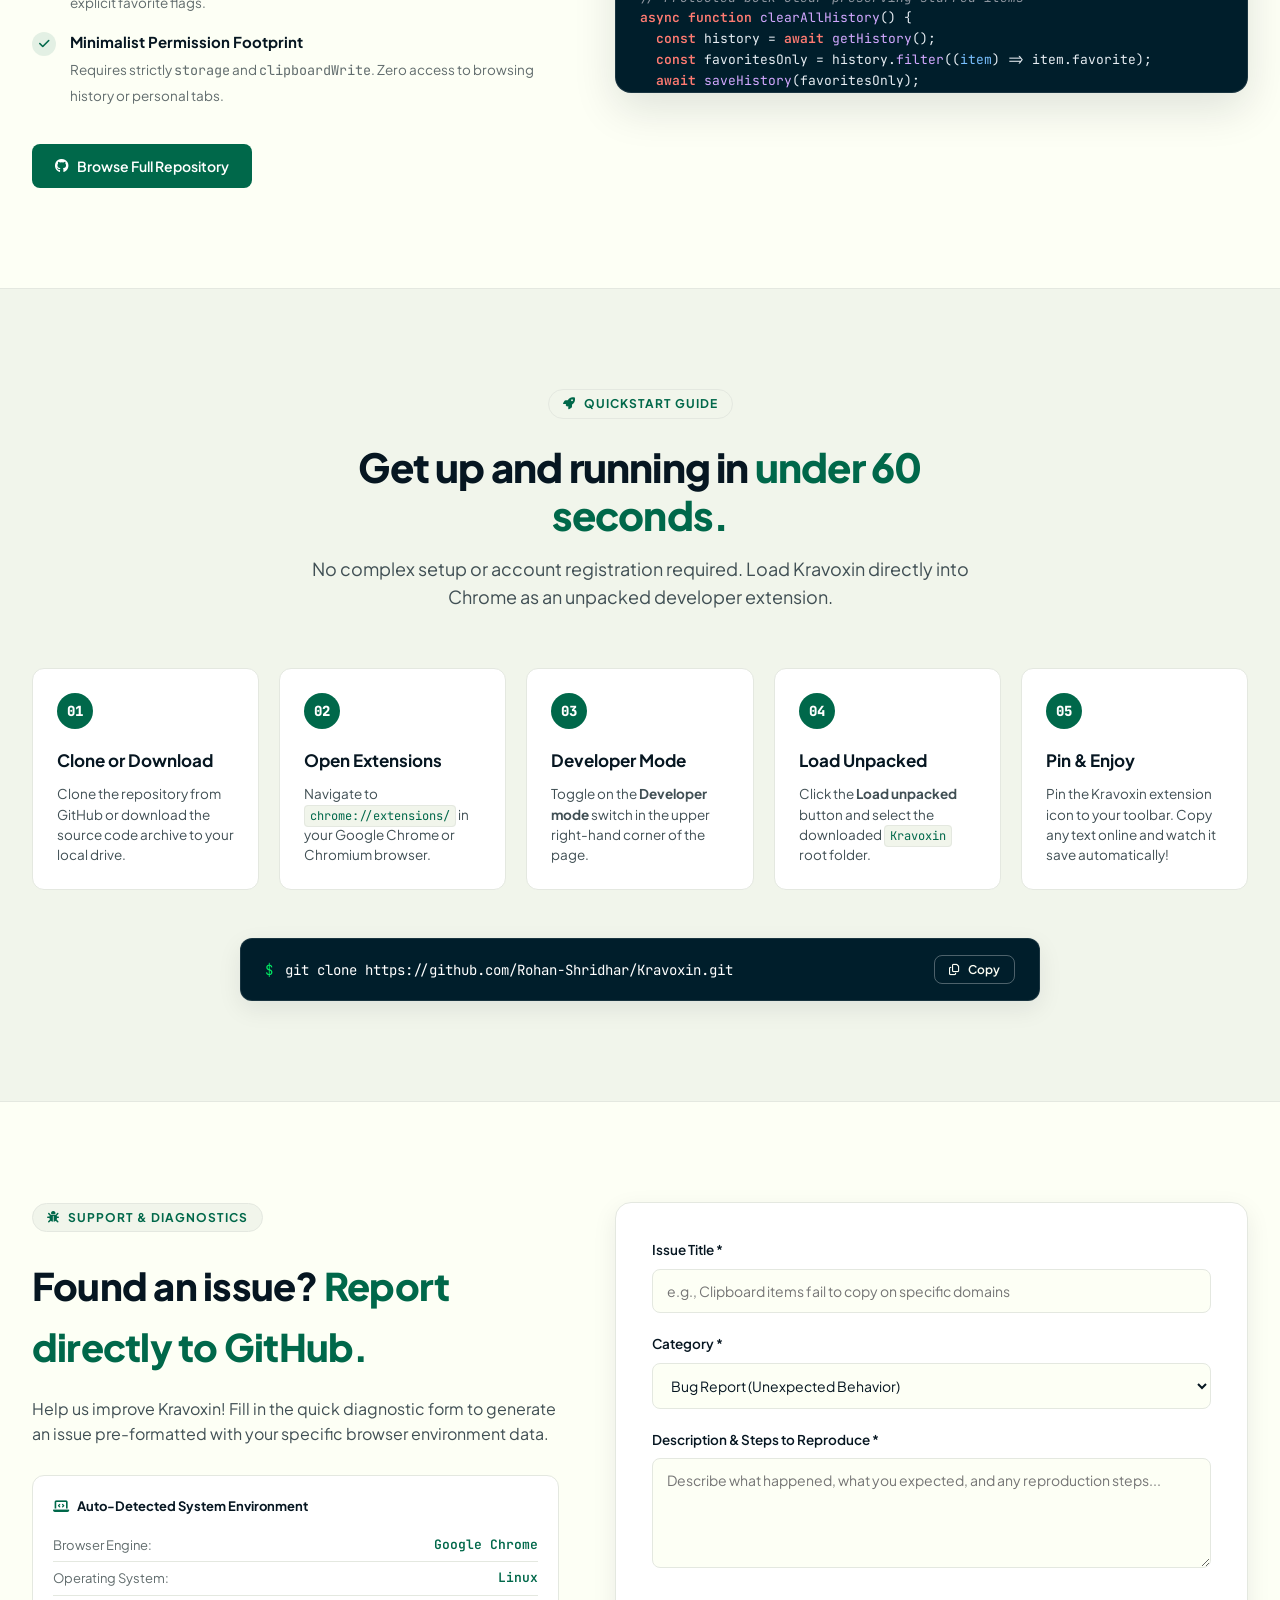
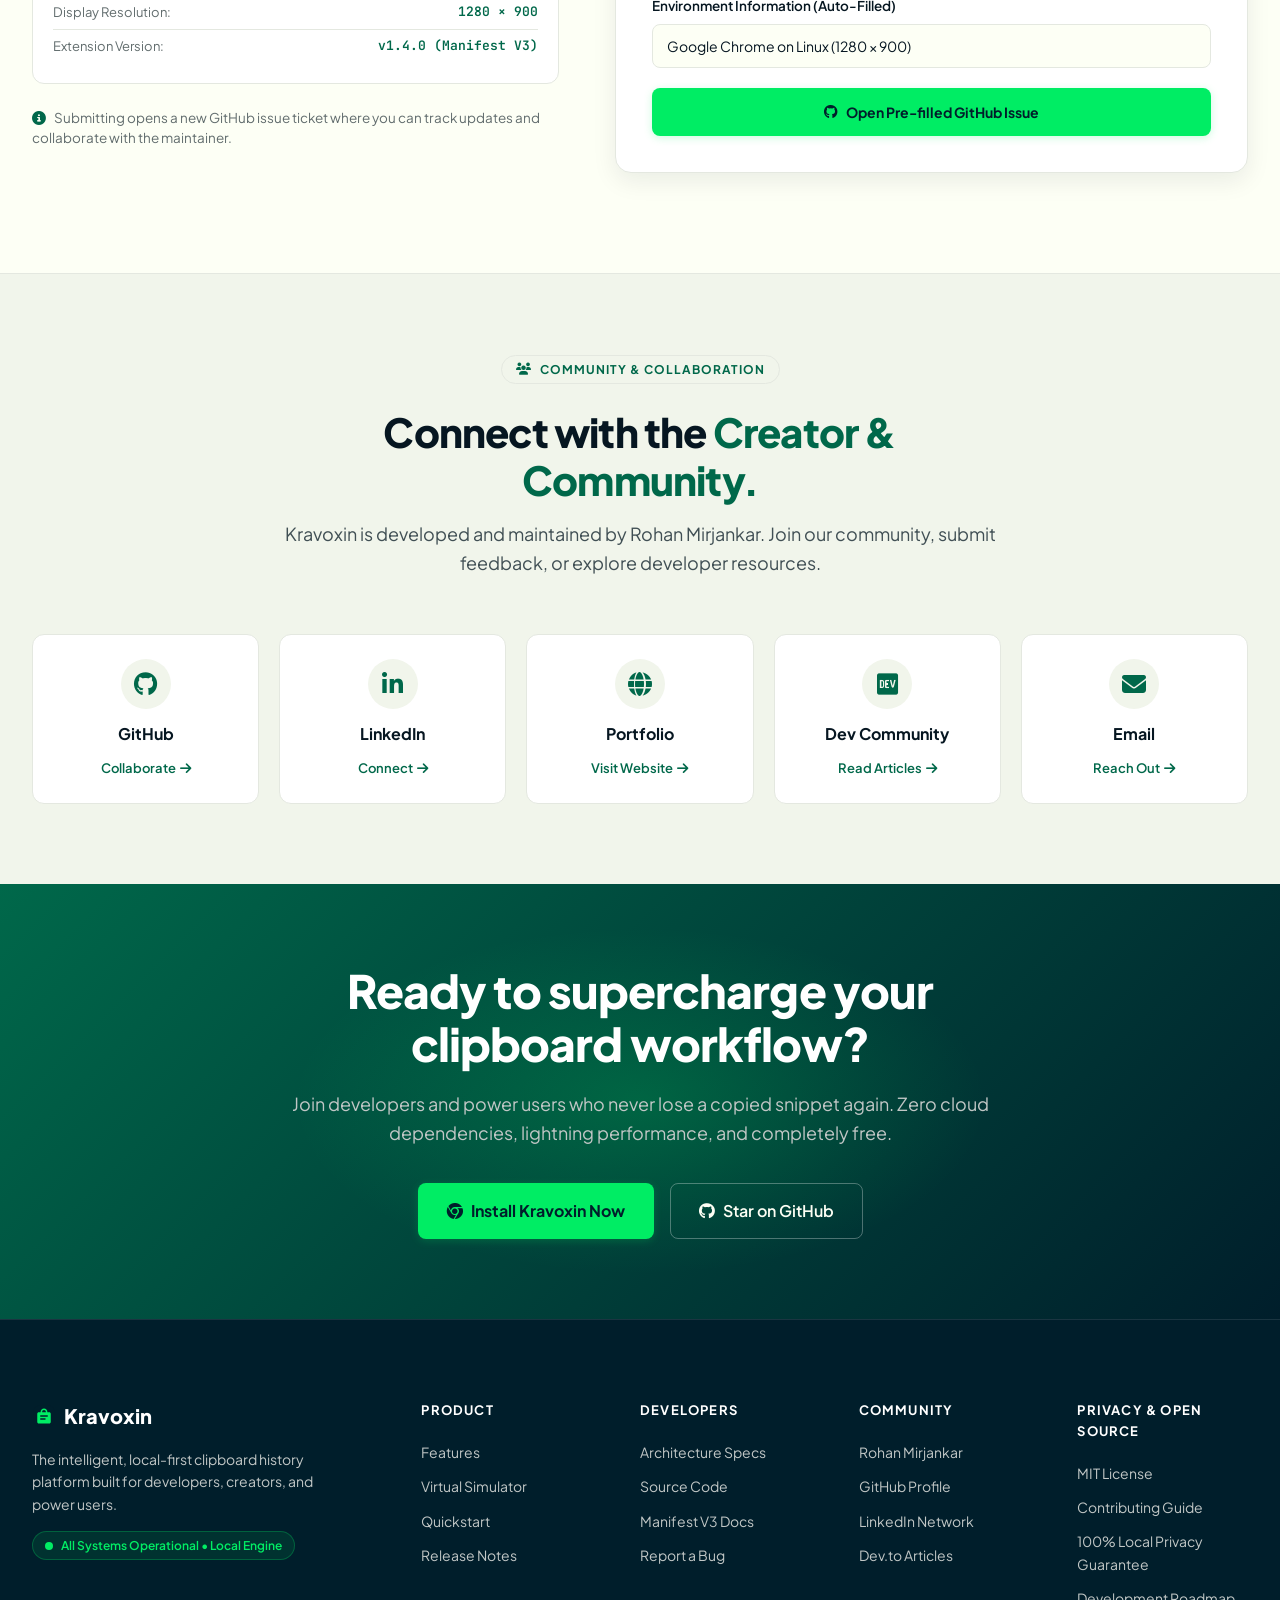
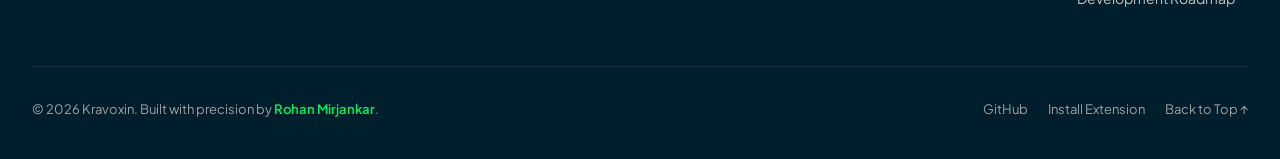
==== commit 0d10186a: "feat: implement core landing page functionality, styles, and interactive extension simulator for Kra" ====
--- a/index.html
+++ b/index.html
@@ -3,854 +3,989 @@
 <head>
   <meta charset="UTF-8">
   <meta name="viewport" content="width=device-width, initial-scale=1.0">
-  <title>Kravoxin - Clipboard History Manager</title>
+  <title>Kravoxin | The Intelligent Clipboard Platform for Builders</title>
+  <meta name="description" content="Kravoxin is a lightweight, modern Chrome extension that automatically captures and organizes your clipboard history with 100% local-first privacy.">
+  <meta name="keywords" content="clipboard manager, chrome extension, developer tools, local storage, manifest v3, open source">
+  
+  <!-- Open Graph / Facebook -->
+  <meta property="og:type" content="website">
+  <meta property="og:title" content="Kravoxin | The Intelligent Clipboard Platform for Builders">
+  <meta property="og:description" content="Automatic capture, zero-latency local search, and 100% privacy in your Chrome browser.">
+  <meta property="og:image" content="assets/banner.png">
+
+  <!-- Favicon -->
+  <link rel="icon" type="image/png" href="assets/icons/icon48.png">
+
+  <!-- Fonts: Plus Jakarta Sans (MongoDB Söhne style) & JetBrains Mono -->
   <link rel="preconnect" href="https://fonts.googleapis.com">
   <link rel="preconnect" href="https://fonts.gstatic.com" crossorigin>
-  <link href="https://fonts.googleapis.com/css2?family=Outfit:wght@300;400;500;600;700&family=Space+Mono:wght@400;700&display=swap" rel="stylesheet">
-  <link
-  rel="stylesheet"
-  href="https://cdnjs.cloudflare.com/ajax/libs/font-awesome/6.7.2/css/all.min.css"
-  />
-  <style>
-    :root {
-      --bg-primary: #0a0e27;
-      --bg-secondary: #0f1535;
-      --bg-tertiary: #151d3a;
-      --accent-primary: #6366f1;
-      --accent-secondary: #ec4899;
-      --accent-tertiary: #14b8a6;
-      --text-primary: #f8fafc;
-      --text-secondary: #cbd5e1;
-      --text-tertiary: #94a3b8;
-      --border-color: rgba(99, 102, 241, 0.1);
-      --font-sans: 'Outfit', -apple-system, BlinkMacSystemFont, 'Segoe UI', Roboto, sans-serif;
-      --font-mono: 'Space Mono', monospace;
-    }
-
-    * {
-      margin: 0;
-      padding: 0;
-      box-sizing: border-box;
-    }
-
-    html {
-      scroll-behavior: smooth;
-    }
-
-    body {
-      background-color: var(--bg-primary);
-      color: var(--text-primary);
-      font-family: var(--font-sans);
-      overflow-x: hidden;
-    }
-
-    /* Starfield Background */
-    .starfield {
-      position: fixed;
-      top: 0;
-      left: 0;
-      width: 100%;
-      height: 100%;
-      pointer-events: none;
-      z-index: -1;
-    }
-
-    .star {
-      position: absolute;
-      width: 2px;
-      height: 2px;
-      background: white;
-      border-radius: 50%;
-      animation: twinkle 3s infinite;
-    }
-
-    @keyframes twinkle {
-      0%, 100% { opacity: 0.3; }
-      50% { opacity: 1; }
-    }
-
-    /* Gradient Orbs */
-    .orb {
-      position: fixed;
-      border-radius: 50%;
-      filter: blur(60px);
-      opacity: 0.15;
-      z-index: -1;
-    }
-
-    .orb-1 {
-      width: 400px;
-      height: 400px;
-      background: radial-gradient(circle, var(--accent-primary), transparent);
-      top: -100px;
-      left: -100px;
-      animation: float 20s ease-in-out infinite;
-    }
-
-    .orb-2 {
-      width: 300px;
-      height: 300px;
-      background: radial-gradient(circle, var(--accent-secondary), transparent);
-      top: 50%;
-      right: -50px;
-      animation: float 25s ease-in-out infinite reverse;
-    }
-
-    .orb-3 {
-      width: 350px;
-      height: 350px;
-      background: radial-gradient(circle, var(--accent-tertiary), transparent);
-      bottom: -100px;
-      left: 30%;
-      animation: float 30s ease-in-out infinite;
-    }
-
-    @keyframes float {
-      0%, 100% { transform: translateY(0px) translateX(0px); }
-      50% { transform: translateY(40px) translateX(20px); }
-    }
-
-    /* Navigation */
-    nav {
-      position: sticky;
-      top: 0;
-      z-index: 100;
-      background: rgba(10, 14, 39, 0.7);
-      backdrop-filter: blur(10px);
-      border-bottom: 1px solid var(--border-color);
-      padding: 1rem 2rem;
-    }
-
-    .nav-container {
-      max-width: 1200px;
-      margin: 0 auto;
-      display: flex;
-      justify-content: space-between;
-      align-items: center;
-    }
-
-    .nav-logo {
-      display: flex;
-      align-items: center;
-      gap: 0.5rem;
-      font-size: 1.5rem;
-      font-weight: 700;
-      background: linear-gradient(135deg, var(--accent-primary), var(--accent-secondary));
-      -webkit-background-clip: text;
-      -webkit-text-fill-color: transparent;
-      background-clip: text;
-    }
-
-    .nav-logo svg {
-      width: 32px;
-      height: 32px;
-      color: var(--accent-primary);
-    }
-
-    .nav-links {
-      display: flex;
-      gap: 2rem;
-      list-style: none;
-    }
-
-    .nav-links a {
-      color: var(--text-secondary);
-      text-decoration: none;
-      font-size: 0.95rem;
-      font-weight: 500;
-      position: relative;
-      transition: color 0.3s ease;
-    }
-
-    .nav-links a:hover,
-    .nav-links a.active {
-      color: var(--accent-primary);
-    }
-
-    .nav-links a::after {
-      content: '';
-      position: absolute;
-      bottom: -4px;
-      left: 0;
-      width: 0;
-      height: 2px;
-      background: linear-gradient(90deg, var(--accent-primary), var(--accent-secondary));
-      transition: width 0.3s ease;
-    }
-
-    .nav-links a:hover::after,
-    .nav-links a.active::after {
-      width: 100%;
-    }
-
-    @media (max-width: 768px) {
-      .nav-links {
-        display: none;
-      }
-    }
-
-    /* Hero Section */
-    .hero {
-      min-height: 100vh;
-      display: flex;
-      align-items: center;
-      justify-content: center;
-      padding: 1rem;
-      position: relative;
-    }
-
-    .hero-content {
-      text-align: center;
-      max-width: 800px;
-      animation: fadeInUp 1s ease-out;
-    }
-
-    .hero h1 {
-      font-size: 4rem;
-      line-height: 1.2;
-      margin-bottom: 1.5rem;
-      background: linear-gradient(135deg, var(--text-primary), var(--text-secondary));
-      -webkit-background-clip: text;
-      -webkit-text-fill-color: transparent;
-      background-clip: text;
-    }
-
-    .hero p {
-      font-size: 1.25rem;
-      color: var(--text-secondary);
-      margin-bottom: 2rem;
-      line-height: 1.6;
-    }
-
-    .hero-buttons {
-      display: flex;
-      gap: 1rem;
-      justify-content: center;
-      flex-wrap: wrap;
-    }
-
-    .btn {
-      padding: 1rem 2rem;
-      border: none;
-      border-radius: 8px;
-      font-size: 1rem;
-      font-weight: 600;
-      cursor: pointer;
-      transition: all 0.3s ease;
-      font-family: var(--font-sans);
-      text-decoration: none;
-      display: inline-flex;
-      align-items: center;
-      gap: 0.5rem;
-    }
-
-    .btn-primary {
-      background: linear-gradient(135deg, var(--accent-primary), var(--accent-secondary));
-      color: white;
-      border: 2px solid transparent;
-    }
-
-    .btn-primary:hover {
-      transform: translateY(-2px);
-      box-shadow: 0 10px 30px rgba(99, 102, 241, 0.3);
-    }
-
-    .btn-secondary {
-      background: transparent;
-      color: var(--accent-primary);
-      border: 2px solid var(--accent-primary);
-    }
-
-    .btn-secondary:hover {
-      background: rgba(99, 102, 241, 0.1);
-      transform: translateY(-2px);
-    }
-
-    /* Sections */
-    section {
-      padding: 6rem 2rem;
-      max-width: 1200px;
-      margin: 0 auto;
-    }
-
-    .section-title {
-      font-size: 2.5rem;
-      margin-bottom: 3rem;
-      text-align: center;
-      background: linear-gradient(135deg, var(--accent-primary), var(--accent-secondary));
-      -webkit-background-clip: text;
-      -webkit-text-fill-color: transparent;
-      background-clip: text;
-    }
-
-    /* Features Grid */
-    .features-grid {
-      display: grid;
-      grid-template-columns: repeat(auto-fit, minmax(280px, 1fr));
-      gap: 2rem;
-    }
-
-    .feature-card {
-      background: rgba(15, 21, 53, 0.5);
-      border: 1px solid var(--border-color);
-      border-radius: 12px;
-      padding: 2rem;
-      backdrop-filter: blur(10px);
-      transition: all 0.3s ease;
-      position: relative;
-      overflow: hidden;
-    }
-
-    .feature-card::before {
-      content: '';
-      position: absolute;
-      top: 0;
-      left: 0;
-      right: 0;
-      height: 2px;
-      background: linear-gradient(90deg, transparent, var(--accent-primary), transparent);
-      opacity: 0;
-      transition: opacity 0.3s ease;
-    }
-
-    .feature-card:hover {
-      border-color: var(--accent-primary);
-      transform: translateY(-5px);
-      box-shadow: 0 10px 30px rgba(99, 102, 241, 0.1);
-    }
-
-    .feature-card:hover::before {
-      opacity: 1;
-    }
-
-    .feature-icon {
-      width: 48px;
-      height: 48px;
-      background: rgba(99, 102, 241, 0.1);
-      border-radius: 8px;
-      display: flex;
-      align-items: center;
-      justify-content: center;
-      margin-bottom: 1rem;
-      font-size: 1.5rem;
-    }
-
-    .feature-card h3 {
-      font-size: 1.3rem;
-      margin-bottom: 0.75rem;
-      color: var(--text-primary);
-    }
-
-    .feature-card p {
-      color: var(--text-secondary);
-      line-height: 1.6;
-    }
-
-    /* Install Section */
-    .install-content {
-      display: grid;
-      grid-template-columns: 1fr 1fr;
-      gap: 3rem;
-      align-items: center;
-    }
-
-    .install-steps {
-      display: flex;
-      flex-direction: column;
-      gap: 1.5rem;
-    }
-
-    .step {
-      display: flex;
-      gap: 1.5rem;
-    }
-
-    .step-number {
-      min-width: 40px;
-      height: 40px;
-      background: linear-gradient(135deg, var(--accent-primary), var(--accent-secondary));
-      border-radius: 50%;
-      display: flex;
-      align-items: center;
-      justify-content: center;
-      font-weight: 700;
-      flex-shrink: 0;
-    }
-
-    .step-content h3 {
-      margin-bottom: 0.5rem;
-      color: var(--text-primary);
-    }
-
-    .step-content p {
-      color: var(--text-secondary);
-      font-size: 0.95rem;
-    }
-
-    .install-image {
-      position: relative;
-      height: 400px;
-      background: rgba(99, 102, 241, 0.05);
-      border: 2px dashed var(--border-color);
-      border-radius: 12px;
-      display: flex;
-      align-items: center;
-      justify-content: center;
-      font-size: 3rem;
-    }
-
-    /* Contact Section */
-    .contact-grid {
-      display: grid;
-      grid-template-columns: repeat(auto-fit, minmax(200px, 1fr));
-      gap: 2rem;
-      margin-bottom: 2rem;
-    }
-
-    .contact-card {
-      background: rgba(15, 21, 53, 0.5);
-      border: 1px solid var(--border-color);
-      border-radius: 12px;
-      padding: 2rem;
-      text-align: center;
-      backdrop-filter: blur(10px);
-      transition: all 0.3s ease;
-    }
-
-    .contact-card:hover {
-      border-color: var(--accent-primary);
-      transform: translateY(-5px);
-    }
-
-    .contact-icon {
-      font-size: 2rem;
-      margin-bottom: 1rem;
-    }
-
-    .contact-card h3 {
-      margin-bottom: 0.75rem;
-      font-size: 1.1rem;
-    }
-
-    .contact-card a {
-      color: var(--accent-primary);
-      text-decoration: none;
-      font-size: 0.95rem;
-      word-break: break-all;
-      transition: color 0.3s ease;
-    }
-
-    .contact-card a:hover {
-      color: var(--accent-secondary);
-    }
-
-    /* Bug Report Form */
-    .bug-form {
-      max-width: 600px;
-      margin: 0 auto;
-      background: rgba(15, 21, 53, 0.5);
-      border: 1px solid var(--border-color);
-      border-radius: 12px;
-      padding: 2.5rem;
-      backdrop-filter: blur(10px);
-    }
-
-    .form-group {
-      margin-bottom: 1.5rem;
-    }
-
-    .form-group label {
-      display: block;
-      margin-bottom: 0.5rem;
-      color: var(--text-primary);
-      font-weight: 500;
-    }
-
-    .form-group input,
-    .form-group textarea {
-      width: 100%;
-      padding: 0.75rem;
-      background: rgba(255, 255, 255, 0.05);
-      border: 1px solid var(--border-color);
-      border-radius: 6px;
-      color: var(--text-primary);
-      font-family: var(--font-sans);
-      font-size: 0.95rem;
-      transition: all 0.3s ease;
-    }
-
-    .form-group input::placeholder,
-    .form-group textarea::placeholder {
-      color: var(--text-tertiary);
-    }
-
-    .form-group input:focus,
-    .form-group textarea:focus {
-      outline: none;
-      border-color: var(--accent-primary);
-      background: rgba(99, 102, 241, 0.05);
-    }
-
-    .form-group textarea {
-      resize: vertical;
-      min-height: 120px;
-    }
-
-    /* Footer */
-    footer {
-      background: rgba(10, 14, 39, 0.7);
-      border-top: 1px solid var(--border-color);
-      padding: 2rem;
-      text-align: center;
-      color: var(--text-tertiary);
-    }
-
-    /* Animations */
-    @keyframes fadeInUp {
-      from {
-        opacity: 0;
-        transform: translateY(30px);
-      }
-      to {
-        opacity: 1;
-        transform: translateY(0);
-      }
-    }
-
-    .fade-in-on-scroll {
-      opacity: 0;
-      animation: fadeInUp 0.6s ease-out forwards;
-    }
-
-    /* Responsive */
-    @media (max-width: 768px) {
-      .hero h1 {
-        font-size: 2.5rem;
-      }
-
-      .hero p {
-        font-size: 1rem;
-      }
-
-      .install-content {
-        grid-template-columns: 1fr;
-      }
-
-      .install-image {
-        height: 250px;
-      }
-
-      .section-title {
-        font-size: 1.8rem;
-      }
-
-      section {
-        padding: 3rem 1rem;
-      }
-    }
-  </style>
+  <link href="https://fonts.googleapis.com/css2?family=JetBrains+Mono:wght@400;500;600;700&family=Plus+Jakarta+Sans:wght@400;500;600;700;800&display=swap" rel="stylesheet">
+
+  <!-- Font Awesome Icons -->
+  <link rel="stylesheet" href="https://cdnjs.cloudflare.com/ajax/libs/font-awesome/6.7.2/css/all.min.css">
+
+  <!-- MongoDB-inspired Custom Stylesheet -->
+  <link rel="stylesheet" href="style.css">
 </head>
 <body>
-  <!-- Starfield Background -->
-  <div class="starfield" id="starfield"></div>
+
+  <!-- ==========================================================================
+       Pencil Announcement Banner (MongoDB Style)
+       ========================================================================== -->
+  <aside class="pencil-banner" aria-label="Announcements">
+    <div class="pencil-container">
+      <div class="pencil-slider">
+        <!-- Slide 1 -->
+        <div class="pencil-item active" id="pencil-slide-1">
+          <span class="pencil-pill">Announcement</span>
+          <span class="pencil-text">
+            Kravoxin v1.4.0 is live: Instant search, favorite pinning &amp; local-first storage.
+            <a href="#features" class="pencil-link">Explore features <i class="fa-solid fa-arrow-right"></i></a>
+          </span>
+        </div>
+        <!-- Slide 2 -->
+        <div class="pencil-item" id="pencil-slide-2">
+          <span class="pencil-pill">Security</span>
+          <span class="pencil-text">
+            100% Client-Side Privacy: 0 bytes sent to external cloud servers.
+            <a href="#specs" class="pencil-link">View architecture <i class="fa-solid fa-arrow-right"></i></a>
+          </span>
+        </div>
+        <!-- Slide 3 -->
+        <div class="pencil-item" id="pencil-slide-3">
+          <span class="pencil-pill">Open Source</span>
+          <span class="pencil-text">
+            Manifest V3 compliant with ultra-low memory footprint.
+            <a href="https://github.com/Rohan-Shridhar/Kravoxin" target="_blank" rel="noopener noreferrer" class="pencil-link">Star on GitHub <i class="fa-solid fa-star"></i></a>
+          </span>
+        </div>
+      </div>
+
+      <div class="pencil-controls">
+        <button class="pencil-btn" id="pencil-prev" title="Previous Announcement" aria-label="Previous announcement">
+          <i class="fa-solid fa-chevron-left"></i>
+        </button>
+        <button class="pencil-btn" id="pencil-next" title="Next Announcement" aria-label="Next announcement">
+          <i class="fa-solid fa-chevron-right"></i>
+        </button>
+      </div>
+    </div>
+  </aside>
+
+  <!-- ==========================================================================
+       Navigation Bar (MongoDB Style)
+       ========================================================================== -->
+  <header class="site-nav" id="top">
+    <div class="nav-container">
+      <div class="nav-brand-group">
+        <a href="#top" class="brand-logo" aria-label="Kravoxin Home">
+          <div class="brand-icon">
+            <!-- Kravoxin Icon from assets -->
+            <img src="assets/icons/icon48.png" alt="Kravoxin Logo" width="32" height="32" style="border-radius: 8px;">
+          </div>
+          <div class="brand-text">
+            Kravoxin
+            <span class="brand-version">v1.4</span>
+          </div>
+        </a>
+
+        <nav class="nav-menu-wrapper" aria-label="Primary Navigation">
+          <ul class="nav-menu">
+            <li><a href="#features" class="nav-link">Features</a></li>
+            <li><a href="#specs" class="nav-link">Architecture</a></li>
+            <li><a href="#install" class="nav-link">Quickstart</a></li>
+            <li><a href="#bug" class="nav-link">Bug Report</a></li>
+            <li><a href="#community" class="nav-link">Community</a></li>
+          </ul>
+        </nav>
+      </div>
+
+      <div class="nav-actions">
+        <!-- Quick Search Modal Trigger -->
+        <button class="nav-search-btn open-search-modal" title="Quick Search">
+          <i class="fa-solid fa-magnifying-glass"></i>
+          <span>Search documentation...</span>
+          <span class="kbd-shortcut">Ctrl K</span>
+        </button>
+
+        <!-- GitHub Stars Badge -->
+        <a href="https://github.com/Rohan-Shridhar/Kravoxin" target="_blank" rel="noopener noreferrer" class="btn-github-stars" title="View repository on GitHub">
+          <i class="fa-brands fa-github"></i>
+          <span>Star</span>
+          <span class="star-count">★ 142</span>
+        </a>
+
+        <!-- MongoDB Signature Green Primary CTA -->
+        <a href="#install" class="btn btn-primary">
+          <i class="fa-brands fa-chrome"></i>
+          <span>Add to Chrome</span>
+        </a>
+
+        <!-- Mobile Menu Toggle -->
+        <button class="mobile-menu-toggle" id="mobile-menu-toggle" aria-label="Toggle navigation menu">
+          <i class="fa-solid fa-bars"></i>
+        </button>
+      </div>
+    </div>
+  </header>
+
+  <!-- Mobile Navigation Drawer -->
+  <div class="mobile-nav-drawer" id="mobile-nav-drawer">
+    <ul class="mobile-nav-menu">
+      <li><a href="#features" class="mobile-nav-link">Features</a></li>
+      <li><a href="#specs" class="mobile-nav-link">Architecture &amp; Tech Stack</a></li>
+      <li><a href="#install" class="mobile-nav-link">Installation Guide</a></li>
+      <li><a href="#bug" class="mobile-nav-link">Report a Bug</a></li>
+      <li><a href="#community" class="mobile-nav-link">Developer Community</a></li>
+    </ul>
+    <div style="display: flex; flex-direction: column; gap: 12px; margin-top: 16px; align-items: stretch;">
+      <a href="#install" class="btn btn-primary" style="width: 100%; justify-content: center; box-sizing: border-box;">
+        <i class="fa-brands fa-chrome"></i> Add to Chrome — It's Free
+      </a>
+      <a href="https://github.com/Rohan-Shridhar/Kravoxin" target="_blank" class="btn btn-secondary" style="width: 100%; justify-content: center; box-sizing: border-box;">
+        <i class="fa-brands fa-github"></i> View GitHub Source
+      </a>
+    </div>
+  </div>
+
+  <main>
+    <!-- ==========================================================================
+         Hero Section (MongoDB Inspired)
+         ========================================================================== -->
+    <section class="hero-section" id="home">
+      <div class="hero-grid">
+        <!-- Hero Left Column: Headline & Action -->
+        <div class="hero-content-col">
+          <div class="hero-eyebrow">
+            <span class="eyebrow-dot"></span>
+            THE INTELLIGENT CLIPBOARD PLATFORM FOR BUILDERS
+          </div>
+
+          <h1 class="hero-title">
+            Every snippet.<br>
+            Any workflow.<br>
+            <span class="hero-title-highlight">One intelligent platform.</span>
+          </h1>
+
+          <p class="hero-subtitle">
+            Combine real-time clipboard stream capture, sub-millisecond local search, and guaranteed 100% data privacy in an ultra-lightweight Chrome extension. Built for developers, creators, and power users.
+          </p>
+
+          <div class="hero-cta-group">
+            <a href="#install" class="btn btn-primary btn-lg">
+              <span>Add to Chrome — Free</span>
+              <i class="fa-solid fa-arrow-right"></i>
+            </a>
+
+            <a href="https://github.com/Rohan-Shridhar/Kravoxin" target="_blank" rel="noopener noreferrer" class="btn btn-secondary btn-lg">
+              <i class="fa-brands fa-github"></i>
+              <span>Explore GitHub</span>
+            </a>
+          </div>
+
+          <ul class="hero-trust-list">
+            <li><i class="fa-solid fa-circle-check"></i> 100% Local Storage</li>
+            <li><i class="fa-solid fa-circle-check"></i> Manifest V3 Ready</li>
+            <li><i class="fa-solid fa-circle-check"></i> Zero Cloud Tracking</li>
+          </ul>
+        </div>
+
+        <!-- Hero Right Column: Interactive Developer Simulator -->
+        <div class="hero-demo-wrapper">
+          <div class="demo-header-bar">
+            <div class="window-dots">
+              <span class="dot dot-red"></span>
+              <span class="dot dot-yellow"></span>
+              <span class="dot dot-green"></span>
+            </div>
+
+            <div class="demo-tabs-nav" role="tablist">
+              <button class="demo-tab-btn active" data-tab="pane-simulator" role="tab" aria-selected="true">
+                <i class="fa-regular fa-window-restore"></i> Virtual Extension
+              </button>
+              <button class="demo-tab-btn" data-tab="pane-storage" role="tab" aria-selected="false">
+                <i class="fa-solid fa-database"></i> Storage JSON
+              </button>
+              <button class="demo-tab-btn" data-tab="pane-arch" role="tab" aria-selected="false">
+                <i class="fa-solid fa-network-wired"></i> Architecture
+              </button>
+            </div>
+
+            <div class="demo-live-badge">
+              <span class="pulse"></span> LIVE
+            </div>
+          </div>
+
+          <!-- Tab 1: Virtual Extension Simulator Pane -->
+          <div class="demo-content-pane active" id="pane-simulator">
+            <div class="simulator-grid">
+              <!-- Web Page Simulator (Click to Copy) -->
+              <div class="web-sample-box">
+                <div class="sample-box-title">
+                  <i class="fa-solid fa-globe" style="color: var(--brand-forest);"></i>
+                  <span>Webpage Copy Trigger</span>
+                </div>
+                <p class="sample-box-desc">
+                  Click any sample code snippet below to simulate copying. Watch Kravoxin's live popup capture it instantly!
+                </p>
+
+                <div class="sample-snippet-card" data-snippet="git clone https://github.com/Rohan-Shridhar/Kravoxin.git" title="Click to copy into Kravoxin">
+                  <span class="snippet-text-content">git clone https://github.com/Rohan-Shridhar/Kravoxin.git</span>
+                  <span class="snippet-copy-action"><i class="fa-regular fa-copy"></i> Copy</span>
+                </div>
+
+                <div class="sample-snippet-card" data-snippet="npm install kravoxin-extension --save" title="Click to copy into Kravoxin">
+                  <span class="snippet-text-content">npm install kravoxin-extension --save</span>
+                  <span class="snippet-copy-action"><i class="fa-regular fa-copy"></i> Copy</span>
+                </div>
+
+                <div class="sample-snippet-card" data-snippet="mongodb+srv://admin:cluster@kravoxin.db.net/prod" title="Click to copy into Kravoxin">
+                  <span class="snippet-text-content">mongodb+srv://admin:cluster@kravoxin.db.net...</span>
+                  <span class="snippet-copy-action"><i class="fa-regular fa-copy"></i> Copy</span>
+                </div>
+
+                <!-- Custom copy input -->
+                <div class="custom-copy-input-row">
+                  <input type="text" id="custom-copy-input" class="custom-copy-input" placeholder="Type custom snippet &amp; press Enter...">
+                  <button id="custom-copy-btn" class="custom-copy-btn" title="Simulate Copy">Copy</button>
+                </div>
+              </div>
+
+              <!-- Virtual Kravoxin Extension Popup -->
+              <div class="virtual-popup">
+                <div class="v-popup-header">
+                  <div class="v-popup-brand">
+                    <svg viewBox="0 0 24 24" fill="none" xmlns="http://www.w3.org/2000/svg">
+                      <path d="M19 3H14.82C14.4 1.84 13.3 1 12 1C10.7 1 9.6 1.84 9.18 3H5C3.9 3 3 3.9 3 5V19C3 20.1 3.9 21 5 21H19C20.1 21 21 20.1 21 19V5C21 3.9 20.1 3 19 3ZM12 3C12.55 3 13 3.45 13 4C13 4.55 12.55 5 12 5C11.45 5 11 4.55 11 4C11 3.45 11.45 3 12 3ZM19 19H5V5H7V7H17V5H19V19Z" fill="currentColor"/>
+                    </svg>
+                    <span>Kravoxin</span>
+                  </div>
+                  <div class="v-popup-actions">
+                    <button id="v-clear-all-btn" class="v-btn-clear" title="Clear all non-favorites">
+                      <i class="fa-solid fa-broom"></i>
+                      <span>Clear All</span>
+                    </button>
+                    <span class="v-badge-author">By Rohan</span>
+                  </div>
+                </div>
+
+                <!-- Virtual Search Input -->
+                <div class="v-search-bar">
+                  <i class="fa-solid fa-magnifying-glass" style="font-size: 11px; color: var(--text-muted);"></i>
+                  <input type="text" id="v-search-input" class="v-search-input" placeholder="Instant filter snippets...">
+                </div>
+
+                <!-- Virtual History List -->
+                <div class="v-popup-list" id="v-popup-list">
+                  <!-- Populated by script.js -->
+                </div>
+              </div>
+            </div>
+          </div>
+
+          <!-- Tab 2: Storage JSON Viewer -->
+          <div class="demo-content-pane" id="pane-storage">
+            <div class="code-viewer-container" id="v-storage-json">
+              <!-- Dynamically populated with syntax-highlighted json -->
+            </div>
+          </div>
+
+          <!-- Tab 3: Architecture Diagram Flow -->
+          <div class="demo-content-pane" id="pane-arch">
+            <div class="arch-diagram-flow">
+              <div class="arch-node">
+                <span class="arch-node-badge">1. DOM Event</span>
+                <div class="arch-node-content">
+                  <h4>Web Page User Action</h4>
+                  <p>User highlights text and presses Ctrl+C / Cmd+C on any webpage.</p>
+                </div>
+              </div>
+              <div class="arch-arrow"><i class="fa-solid fa-arrow-down"></i></div>
+              <div class="arch-node">
+                <span class="arch-node-badge">2. content.js</span>
+                <div class="arch-node-content">
+                  <h4>Event Listener &amp; Message Dispatch</h4>
+                  <p>Content script intercepts copy event, normalizes string payload, and dispatches to background runtime.</p>
+                </div>
+              </div>
+              <div class="arch-arrow"><i class="fa-solid fa-arrow-down"></i></div>
+              <div class="arch-node">
+                <span class="arch-node-badge">3. background.js</span>
+                <div class="arch-node-content">
+                  <h4>Manifest V3 Service Worker</h4>
+                  <p>Service worker formats timestamp (yyyymmddhhmmss) and safely persists item to <code>chrome.storage.local</code>.</p>
+                </div>
+              </div>
+              <div class="arch-arrow"><i class="fa-solid fa-arrow-down"></i></div>
+              <div class="arch-node">
+                <span class="arch-node-badge">4. popup.html</span>
+                <div class="arch-node-content">
+                  <h4>Virtual DOM Reactive Interface</h4>
+                  <p>Popup reads normalized state, handles favorite status, instant search, and one-click re-copying.</p>
+                </div>
+              </div>
+            </div>
+          </div>
+        </div>
+      </div>
+    </section>
+
+    <!-- ==========================================================================
+         Trust & Ecosystem Section (MongoDB Logo & Metrics Strip)
+         ========================================================================== -->
+    <section class="ecosystem-section" aria-label="Supported Browser Ecosystem">
+      <div class="ecosystem-container">
+        <h2 class="ecosystem-title">Engineered for Modern Browsers &amp; Power Workflows</h2>
+
+        <div class="browser-logos-grid">
+          <div class="browser-card">
+            <i class="fa-brands fa-chrome" style="color: #4285f4;"></i>
+            <span>Google Chrome</span>
+          </div>
+          <div class="browser-card">
+            <i class="fa-brands fa-edge" style="color: #0078d7;"></i>
+            <span>Microsoft Edge</span>
+          </div>
+          <div class="browser-card">
+            <i class="fa-brands fa-brave" style="color: #fb542b;"></i>
+            <span>Brave Browser</span>
+          </div>
+          <div class="browser-card">
+            <i class="fa-solid fa-compass" style="color: #ff3366;"></i>
+            <span>Arc Browser</span>
+          </div>
+          <div class="browser-card">
+            <i class="fa-brands fa-opera" style="color: #ff1b2d;"></i>
+            <span>Opera</span>
+          </div>
+          <div class="browser-card">
+            <i class="fa-brands fa-github" style="color: #24292e;"></i>
+            <span>Chromium Core</span>
+          </div>
+        </div>
+
+        <!-- 4 Key Metrics -->
+        <div class="metrics-row reveal-on-scroll">
+          <div class="metric-item">
+            <div class="metric-val">100%</div>
+            <div class="metric-label">Local-First Storage (Zero Cloud)</div>
+          </div>
+          <div class="metric-item">
+            <div class="metric-val">&lt; 2ms</div>
+            <div class="metric-label">Sub-Millisecond Search Query</div>
+          </div>
+          <div class="metric-item">
+            <div class="metric-val">0 KB</div>
+            <div class="metric-label">Zero Telemetry or Data Leaks</div>
+          </div>
+          <div class="metric-item">
+            <div class="metric-val">v1.4.0</div>
+            <div class="metric-label">Production Manifest V3 Standard</div>
+          </div>
+        </div>
+      </div>
+    </section>
+
+    <!-- ==========================================================================
+         Dark Section: Core Capabilities (MongoDB Atlas Midnight Slate Theme)
+         ========================================================================== -->
+    <section class="dark-section" id="features">
+      <div class="dark-container">
+        <div class="dark-section-header reveal-on-scroll">
+          <div class="section-eyebrow-dark">
+            <i class="fa-solid fa-cubes"></i> CORE CAPABILITIES
+          </div>
+          <h2 class="dark-section-title">
+            Built for speed. <span>Engineered for privacy.</span>
+          </h2>
+          <p class="dark-section-subtitle">
+            Explore the core architectural features that make Kravoxin the fastest, most dependable local clipboard manager in the Chrome ecosystem.
+          </p>
+        </div>
+
+        <div class="dark-features-grid">
+          <!-- Card 1 -->
+          <div class="dark-feature-card reveal-on-scroll">
+            <div class="dark-card-icon">
+              <i class="fa-solid fa-bolt"></i>
+            </div>
+            <h3>Automatic Stream Capture</h3>
+            <p>
+              Silently and passively listens for copied text across any active webpage. Captures rich text, code snippets, URLs, and tokens without adding input latency or interfering with page scripts.
+            </p>
+            <div>
+              <span class="card-code-pill"><i class="fa-solid fa-code"></i> content.js listener</span>
+            </div>
+          </div>
+
+          <!-- Card 2 -->
+          <div class="dark-feature-card reveal-on-scroll">
+            <div class="dark-card-icon">
+              <i class="fa-solid fa-shield-halved"></i>
+            </div>
+            <h3>Zero-Cloud Local Vault</h3>
+            <p>
+              Your clipboard history belongs exclusively to you. All entries and timestamps reside inside <code>chrome.storage.local</code>. No analytics, no third-party APIs, and no telemetry tracking.
+            </p>
+            <div>
+              <span class="card-code-pill"><i class="fa-solid fa-lock"></i> 100% Client-Side</span>
+            </div>
+          </div>
+
+          <!-- Card 3 -->
+          <div class="dark-feature-card reveal-on-scroll">
+            <div class="dark-card-icon">
+              <i class="fa-solid fa-magnifying-glass"></i>
+            </div>
+            <h3>Sub-Millisecond Search</h3>
+            <p>
+              Filter through hundreds of previously copied snippets in real-time. Instant client-side substring matching lets you find long commands, JSON strings, or links with zero lag.
+            </p>
+            <div>
+              <span class="card-code-pill"><i class="fa-solid fa-bolt"></i> Instant Fuzzy Filter</span>
+            </div>
+          </div>
+
+          <!-- Card 4 -->
+          <div class="dark-feature-card reveal-on-scroll">
+            <div class="dark-card-icon">
+              <i class="fa-solid fa-star"></i>
+            </div>
+            <h3>Favorite &amp; Retention Shield</h3>
+            <p>
+              Star important snippets such as API tokens, bash one-liners, and documentation links. Favorited items are shielded from bulk "Clear All" deletions and always prioritized.
+            </p>
+            <div>
+              <span class="card-code-pill"><i class="fa-solid fa-shield-heart"></i> Pin Protection</span>
+            </div>
+          </div>
+
+          <!-- Card 5 -->
+          <div class="dark-feature-card reveal-on-scroll">
+            <div class="dark-card-icon">
+              <i class="fa-solid fa-copy"></i>
+            </div>
+            <h3>One-Click Re-Copy Engine</h3>
+            <p>
+              Write any historical snippet straight back to your system clipboard with a single click. Includes immediate visual confirmation toasts and timestamp refresh mechanisms.
+            </p>
+            <div>
+              <span class="card-code-pill"><i class="fa-solid fa-paperclip"></i> navigator.clipboard</span>
+            </div>
+          </div>
+
+          <!-- Card 6 -->
+          <div class="dark-feature-card reveal-on-scroll">
+            <div class="dark-card-icon">
+              <i class="fa-solid fa-microchip"></i>
+            </div>
+            <h3>Ultra-Lightweight Footprint</h3>
+            <p>
+              Built without bulky UI frameworks or heavy external libraries. Pure vanilla JavaScript, clean CSS, and optimized Manifest V3 service workers for instant popup load times.
+            </p>
+            <div>
+              <span class="card-code-pill"><i class="fa-solid fa-gauge-high"></i> &lt; 25KB Runtime</span>
+            </div>
+          </div>
+        </div>
+      </div>
+    </section>
+
+    <!-- ==========================================================================
+         Light Section: Architecture & Code Specs (MongoDB "Tech Stack")
+         ========================================================================== -->
+    <section class="specs-section" id="specs">
+      <div class="specs-grid">
+        <!-- Specs Content Left -->
+        <div class="specs-content-col reveal-on-scroll">
+          <div class="hero-eyebrow">
+            <i class="fa-solid fa-layer-group"></i> UNDER THE HOOD
+          </div>
+          <h2>
+            Works seamlessly with <span>your tech stack.</span>
+          </h2>
+          <p>
+            Kravoxin follows strict Manifest V3 architecture guidelines. It leverages asynchronous storage promises, normalized data shapes, and passive event interception to ensure zero browser overhead.
+          </p>
+
+          <ul class="specs-checklist">
+            <li>
+              <div class="check-icon"><i class="fa-solid fa-check"></i></div>
+              <div class="check-text">
+                <strong>Event-Driven Background Service Worker</strong>
+                <span>Runs only when copy events occur, terminating automatically to preserve CPU cycles and battery life.</span>
+              </div>
+            </li>
+            <li>
+              <div class="check-icon"><i class="fa-solid fa-check"></i></div>
+              <div class="check-text">
+                <strong>Normalized Schema with Precise Timestamps</strong>
+                <span>Items are tracked with <code>yyyymmddhhmmss</code> formats, duplicate resilience, and explicit favorite flags.</span>
+              </div>
+            </li>
+            <li>
+              <div class="check-icon"><i class="fa-solid fa-check"></i></div>
+              <div class="check-text">
+                <strong>Minimalist Permission Footprint</strong>
+                <span>Requires strictly <code>storage</code> and <code>clipboardWrite</code>. Zero access to browsing history or personal tabs.</span>
+              </div>
+            </li>
+          </ul>
+
+          <a href="https://github.com/Rohan-Shridhar/Kravoxin" target="_blank" rel="noopener noreferrer" class="btn btn-forest">
+            <i class="fa-brands fa-github"></i>
+            <span>Browse Full Repository</span>
+          </a>
+        </div>
+
+        <!-- Code Box Right (MongoDB Style Tabs) -->
+        <div class="code-box-wrapper reveal-on-scroll">
+          <div class="code-box-tabs">
+            <div class="code-tabs-list">
+              <button class="code-tab active" data-pane="code-storage">storage.js</button>
+              <button class="code-tab" data-pane="code-bg">background.js</button>
+              <button class="code-tab" data-pane="code-content">content.js</button>
+            </div>
+            <button class="btn-copy-code" id="btn-copy-spec-code" title="Copy code">
+              <i class="fa-regular fa-copy"></i> Copy Code
+            </button>
+          </div>
+
+          <!-- Code Snippet 1: storage.js -->
+          <div class="code-snippet-pane active" id="code-storage">
+<pre><code><span class="syn-comment">// Kravoxin Storage Helper Engine</span>
+<span class="syn-kw">async function</span> <span class="syn-fn">addHistoryItem</span>(<span class="syn-prop">text</span>, <span class="syn-prop">timestamp</span> = <span class="syn-fn">formatCopyTimestamp</span>()) {
+  <span class="syn-kw">const</span> history = <span class="syn-kw">await</span> <span class="syn-fn">getHistory</span>();
   
-  <!-- Gradient Orbs -->
-  <div class="orb orb-1"></div>
-  <div class="orb orb-2"></div>
-  <div class="orb orb-3"></div>
-
-  <!-- Navigation -->
-  <nav>
-    <div class="nav-container">
-      <div class="nav-logo">
-        <svg viewBox="0 0 24 24" fill="none" xmlns="http://www.w3.org/2000/svg">
-          <path d="M19 3H14.82C14.4 1.84 13.3 1 12 1C10.7 1 9.6 1.84 9.18 3H5C3.9 3 3 3.9 3 5V19C3 20.1 3.9 21 5 21H19C20.1 21 21 20.1 21 19V5C21 3.9 20.1 3 19 3ZM12 3C12.55 3 13 3.45 13 4C13 4.55 12.55 5 12 5C11.45 5 11 4.55 11 4C11 3.45 11.45 3 12 3ZM19 19H5V5H7V7H17V5H19V19Z" fill="currentColor"/>
-        </svg>
-        Kravoxin
-      </div>
-      <ul class="nav-links">
-        <li><a href="#home" class="nav-link active">Home</a></li>
-        <li><a href="#features" class="nav-link">Features</a></li>
-        <li><a href="#install" class="nav-link">Install</a></li>
-        <li><a href="#contact" class="nav-link">Contact</a></li>
-        <li><a href="#bug" class="nav-link">Report Bug</a></li>
-      </ul>
+  <span class="syn-comment">// Newest items prepend to the front</span>
+  history.<span class="syn-fn">unshift</span>({
+    text,
+    favorite: <span class="syn-kw">false</span>,
+    timestamp
+  });
+
+  <span class="syn-kw">await</span> <span class="syn-fn">saveHistory</span>(history);
+}
+
+<span class="syn-comment">// Protected bulk clear preserving starred items</span>
+<span class="syn-kw">async function</span> <span class="syn-fn">clearAllHistory</span>() {
+  <span class="syn-kw">const</span> history = <span class="syn-kw">await</span> <span class="syn-fn">getHistory</span>();
+  <span class="syn-kw">const</span> favoritesOnly = history.<span class="syn-fn">filter</span>((<span class="syn-prop">item</span>) =&gt; item.favorite);
+  <span class="syn-kw">await</span> <span class="syn-fn">saveHistory</span>(favoritesOnly);
+}</code></pre>
+          </div>
+
+          <!-- Code Snippet 2: background.js -->
+          <div class="code-snippet-pane" id="code-bg">
+<pre><code><span class="syn-comment">// Manifest V3 Background Service Worker</span>
+importScripts(<span class="syn-str">'storage.js'</span>);
+
+chrome.runtime.onMessage.<span class="syn-fn">addListener</span>((<span class="syn-prop">message</span>, <span class="syn-prop">sender</span>, <span class="syn-prop">sendResponse</span>) =&gt; {
+  <span class="syn-kw">if</span> (message.type === <span class="syn-str">'TEXT_COPIED'</span> &amp;&amp; message.payload) {
+    <span class="syn-fn">addHistoryItem</span>(message.payload)
+      .<span class="syn-fn">then</span>(() =&gt; <span class="syn-fn">sendResponse</span>({ success: <span class="syn-kw">true</span> }))
+      .<span class="syn-fn">catch</span>((<span class="syn-prop">err</span>) =&gt; <span class="syn-fn">sendResponse</span>({ success: <span class="syn-kw">false</span>, error: err }));
+    <span class="syn-kw">return true</span>; <span class="syn-comment">// Keep channel open for async response</span>
+  }
+});</code></pre>
+          </div>
+
+          <!-- Code Snippet 3: content.js -->
+          <div class="code-snippet-pane" id="code-content">
+<pre><code><span class="syn-comment">// Passive DOM Clipboard Observer</span>
+document.<span class="syn-fn">addEventListener</span>(<span class="syn-str">'copy'</span>, () =&gt; {
+  <span class="syn-comment">// Read selection from active document</span>
+  <span class="syn-kw">const</span> selectedText = window.<span class="syn-fn">getSelection</span>()?.<span class="syn-fn">toString</span>()?.<span class="syn-fn">trim</span>();
+  
+  <span class="syn-kw">if</span> (selectedText &amp;&amp; selectedText.length &gt; <span class="syn-num">0</span>) {
+    chrome.runtime.<span class="syn-fn">sendMessage</span>({
+      type: <span class="syn-str">'TEXT_COPIED'</span>,
+      payload: selectedText
+    });
+  }
+});</code></pre>
+          </div>
+        </div>
+      </div>
+    </section>
+
+    <!-- ==========================================================================
+         Installation Guide (MongoDB Quickstart Style)
+         ========================================================================== -->
+    <section class="install-section" id="install">
+      <div class="install-container">
+        <div class="section-center-header reveal-on-scroll">
+          <div class="hero-eyebrow">
+            <i class="fa-solid fa-rocket"></i> QUICKSTART GUIDE
+          </div>
+          <h2>
+            Get up and running in <span>under 60 seconds.</span>
+          </h2>
+          <p>
+            No complex setup or account registration required. Load Kravoxin directly into Chrome as an unpacked developer extension.
+          </p>
+        </div>
+
+        <div class="install-steps-grid">
+          <!-- Step 1 -->
+          <div class="install-step-card reveal-on-scroll">
+            <div class="step-badge">01</div>
+            <h3>Clone or Download</h3>
+            <p>Clone the repository from GitHub or download the source code archive to your local drive.</p>
+          </div>
+
+          <!-- Step 2 -->
+          <div class="install-step-card reveal-on-scroll">
+            <div class="step-badge">02</div>
+            <h3>Open Extensions</h3>
+            <p>Navigate to <code>chrome://extensions/</code> in your Google Chrome or Chromium browser.</p>
+          </div>
+
+          <!-- Step 3 -->
+          <div class="install-step-card reveal-on-scroll">
+            <div class="step-badge">03</div>
+            <h3>Developer Mode</h3>
+            <p>Toggle on the <strong>Developer mode</strong> switch in the upper right-hand corner of the page.</p>
+          </div>
+
+          <!-- Step 4 -->
+          <div class="install-step-card reveal-on-scroll">
+            <div class="step-badge">04</div>
+            <h3>Load Unpacked</h3>
+            <p>Click the <strong>Load unpacked</strong> button and select the downloaded <code>Kravoxin</code> root folder.</p>
+          </div>
+
+          <!-- Step 5 -->
+          <div class="install-step-card reveal-on-scroll">
+            <div class="step-badge">05</div>
+            <h3>Pin &amp; Enjoy</h3>
+            <p>Pin the Kravoxin extension icon to your toolbar. Copy any text online and watch it save automatically!</p>
+          </div>
+        </div>
+
+        <!-- Terminal Command Box -->
+        <div class="terminal-box reveal-on-scroll">
+          <div class="terminal-cmd">
+            <span class="terminal-prompt">$</span>
+            <span id="terminal-text">git clone https://github.com/Rohan-Shridhar/Kravoxin.git</span>
+          </div>
+          <button class="btn btn-sm btn-dark-secondary" id="copy-terminal-cmd" title="Copy Command">
+            <i class="fa-regular fa-copy"></i> Copy
+          </button>
+        </div>
+      </div>
+    </section>
+
+    <!-- ==========================================================================
+         Bug Report & Diagnostics Section
+         ========================================================================== -->
+    <section class="bug-section" id="bug">
+      <div class="bug-grid">
+        <!-- Bug Info & Environment Diagnostics Left -->
+        <div class="bug-info-col reveal-on-scroll">
+          <div class="hero-eyebrow">
+            <i class="fa-solid fa-bug"></i> SUPPORT &amp; DIAGNOSTICS
+          </div>
+          <h2>
+            Found an issue? <span>Report directly to GitHub.</span>
+          </h2>
+          <p>
+            Help us improve Kravoxin! Fill in the quick diagnostic form to generate an issue pre-formatted with your specific browser environment data.
+          </p>
+
+          <div class="env-detect-card">
+            <div class="env-detect-title">
+              <i class="fa-solid fa-laptop-code" style="color: var(--brand-forest);"></i>
+              <span>Auto-Detected System Environment</span>
+            </div>
+            <div class="env-info-row">
+              <span class="env-label">Browser Engine:</span>
+              <span class="env-val" id="detected-browser">Detecting...</span>
+            </div>
+            <div class="env-info-row">
+              <span class="env-label">Operating System:</span>
+              <span class="env-val" id="detected-os">Detecting...</span>
+            </div>
+            <div class="env-info-row">
+              <span class="env-label">Display Resolution:</span>
+              <span class="env-val" id="detected-resolution">Detecting...</span>
+            </div>
+            <div class="env-info-row">
+              <span class="env-label">Extension Version:</span>
+              <span class="env-val">v1.4.0 (Manifest V3)</span>
+            </div>
+          </div>
+
+          <div style="font-size: 13.5px; color: var(--text-muted); line-height: 1.5;">
+            <i class="fa-solid fa-circle-info" style="color: var(--brand-forest); margin-right: 6px;"></i>
+            Submitting opens a new GitHub issue ticket where you can track updates and collaborate with the maintainer.
+          </div>
+        </div>
+
+        <!-- Bug Report Form Right -->
+        <div class="bug-form-card reveal-on-scroll">
+          <form id="bug-report-form">
+            <div class="form-group">
+              <label for="bug-title-input" class="form-label">Issue Title *</label>
+              <input type="text" id="bug-title-input" class="form-input" placeholder="e.g., Clipboard items fail to copy on specific domains" required>
+            </div>
+
+            <div class="form-group">
+              <label for="bug-category-select" class="form-label">Category *</label>
+              <select id="bug-category-select" class="form-select">
+                <option value="Bug">Bug Report (Unexpected Behavior)</option>
+                <option value="Performance">Performance / Latency</option>
+                <option value="UI/UX">UI / Display Glitch</option>
+                <option value="Feature Request">Feature Request / Enhancement</option>
+              </select>
+            </div>
+
+            <div class="form-group">
+              <label for="bug-desc-input" class="form-label">Description &amp; Steps to Reproduce *</label>
+              <textarea id="bug-desc-input" class="form-textarea" placeholder="Describe what happened, what you expected, and any reproduction steps..." required></textarea>
+            </div>
+
+            <div class="form-group">
+              <label for="bug-browser-field" class="form-label">Environment Information (Auto-Filled)</label>
+              <input type="text" id="bug-browser-field" class="form-input" readonly>
+            </div>
+
+            <button type="submit" class="btn btn-primary" style="width: 100%; padding: 14px;">
+              <i class="fa-brands fa-github"></i>
+              <span>Open Pre-filled GitHub Issue</span>
+            </button>
+          </form>
+        </div>
+      </div>
+    </section>
+
+    <!-- ==========================================================================
+         Community & Get in Touch (MongoDB Resource Cards)
+         ========================================================================== -->
+    <section class="community-section" id="community">
+      <div class="community-container">
+        <div class="section-center-header reveal-on-scroll">
+          <div class="hero-eyebrow">
+            <i class="fa-solid fa-users"></i> COMMUNITY &amp; COLLABORATION
+          </div>
+          <h2>
+            Connect with the <span>Creator &amp; Community.</span>
+          </h2>
+          <p>
+            Kravoxin is developed and maintained by Rohan Mirjankar. Join our community, submit feedback, or explore developer resources.
+          </p>
+        </div>
+
+        <div class="community-grid">
+          <!-- Card 1: GitHub -->
+          <a href="https://github.com/Rohan-Shridhar" target="_blank" rel="noopener noreferrer" class="community-card reveal-on-scroll">
+            <div class="community-icon">
+              <i class="fa-brands fa-github"></i>
+            </div>
+            <h3>GitHub</h3>
+            <span class="community-link">Collaborate <i class="fa-solid fa-arrow-right"></i></span>
+          </a>
+
+          <!-- Card 2: LinkedIn -->
+          <a href="https://www.linkedin.com/in/rohan-mirjankar/" target="_blank" rel="noopener noreferrer" class="community-card reveal-on-scroll">
+            <div class="community-icon">
+              <i class="fa-brands fa-linkedin-in"></i>
+            </div>
+            <h3>LinkedIn</h3>
+            <span class="community-link">Connect <i class="fa-solid fa-arrow-right"></i></span>
+          </a>
+
+          <!-- Card 3: Portfolio -->
+          <a href="https://rohan-mirjankar.carrd.co/" target="_blank" rel="noopener noreferrer" class="community-card reveal-on-scroll">
+            <div class="community-icon">
+              <i class="fa-solid fa-globe"></i>
+            </div>
+            <h3>Portfolio</h3>
+            <span class="community-link">Visit Website <i class="fa-solid fa-arrow-right"></i></span>
+          </a>
+
+          <!-- Card 4: Dev.to -->
+          <a href="https://dev.to/rohan_mirjankar" target="_blank" rel="noopener noreferrer" class="community-card reveal-on-scroll">
+            <div class="community-icon">
+              <i class="fa-brands fa-dev"></i>
+            </div>
+            <h3>Dev Community</h3>
+            <span class="community-link">Read Articles <i class="fa-solid fa-arrow-right"></i></span>
+          </a>
+
+          <!-- Card 5: Email -->
+          <a href="mailto:rohansm668@gmail.com" class="community-card reveal-on-scroll">
+            <div class="community-icon">
+              <i class="fa-solid fa-envelope"></i>
+            </div>
+            <h3>Email</h3>
+            <span class="community-link">Reach Out <i class="fa-solid fa-arrow-right"></i></span>
+          </a>
+        </div>
+      </div>
+    </section>
+
+    <!-- ==========================================================================
+         Pre-Footer High-Impact CTA Banner
+         ========================================================================== -->
+    <section class="cta-banner-section" aria-label="Call to Action">
+      <div class="cta-banner-content reveal-on-scroll">
+        <h2 class="cta-banner-title">
+          Ready to supercharge your clipboard workflow?
+        </h2>
+        <p class="cta-banner-subtitle">
+          Join developers and power users who never lose a copied snippet again. Zero cloud dependencies, lightning performance, and completely free.
+        </p>
+        <div class="cta-banner-buttons">
+          <a href="#install" class="btn btn-primary btn-lg">
+            <i class="fa-brands fa-chrome"></i>
+            <span>Install Kravoxin Now</span>
+          </a>
+          <a href="https://github.com/Rohan-Shridhar/Kravoxin" target="_blank" rel="noopener noreferrer" class="btn btn-dark-secondary btn-lg">
+            <i class="fa-brands fa-github"></i>
+            <span>Star on GitHub</span>
+          </a>
+        </div>
+      </div>
+    </section>
+  </main>
+
+  <!-- ==========================================================================
+       Footer (MongoDB Enterprise Multi-Column Footer)
+       ========================================================================== -->
+  <footer class="site-footer">
+    <div class="footer-container">
+      <div class="footer-top-grid">
+        <!-- Brand Column -->
+        <div class="footer-brand-col">
+          <div class="footer-logo">
+            <svg viewBox="0 0 32 32" fill="none" xmlns="http://www.w3.org/2000/svg">
+              <rect x="2" y="2" width="28" height="28" rx="8" fill="#001e2b"/>
+              <path d="M16 6C13.5 6 11.5 8 11.5 10.5V11H9C7.9 11 7 11.9 7 13V24C7 25.1 7.9 26 9 26H23C24.1 26 25 25.1 25 24V13C25 11.9 24.1 11 23 11H20.5V10.5C20.5 8 18.5 6 16 6ZM16 8C17.4 8 18.5 9.1 18.5 10.5V11H13.5V10.5C13.5 9.1 14.6 8 16 8ZM11 15H21V17H11V15ZM11 19H18V21H11V19Z" fill="#00ed64"/>
+            </svg>
+            <span>Kravoxin</span>
+          </div>
+          <p class="footer-tagline">
+            The intelligent, local-first clipboard history platform built for developers, creators, and power users.
+          </p>
+          <div class="footer-status-indicator">
+            <span class="status-dot"></span>
+            <span>All Systems Operational • Local Engine</span>
+          </div>
+        </div>
+
+        <!-- Col 2: Product -->
+        <div class="footer-col">
+          <h4>Product</h4>
+          <ul>
+            <li><a href="#features">Features</a></li>
+            <li><a href="#home">Virtual Simulator</a></li>
+            <li><a href="#install">Quickstart</a></li>
+            <li><a href="https://github.com/Rohan-Shridhar/Kravoxin/releases" target="_blank" rel="noopener noreferrer">Release Notes</a></li>
+          </ul>
+        </div>
+
+        <!-- Col 3: Developers -->
+        <div class="footer-col">
+          <h4>Developers</h4>
+          <ul>
+            <li><a href="#specs">Architecture Specs</a></li>
+            <li><a href="https://github.com/Rohan-Shridhar/Kravoxin" target="_blank" rel="noopener noreferrer">Source Code</a></li>
+            <li><a href="https://developer.chrome.com/docs/extensions/mv3/intro/" target="_blank" rel="noopener noreferrer">Manifest V3 Docs</a></li>
+            <li><a href="#bug">Report a Bug</a></li>
+          </ul>
+        </div>
+
+        <!-- Col 4: Community -->
+        <div class="footer-col">
+          <h4>Community</h4>
+          <ul>
+            <li><a href="https://rohan-mirjankar.carrd.co/" target="_blank" rel="noopener noreferrer">Rohan Mirjankar</a></li>
+            <li><a href="https://github.com/Rohan-Shridhar" target="_blank" rel="noopener noreferrer">GitHub Profile</a></li>
+            <li><a href="https://www.linkedin.com/in/rohan-mirjankar/" target="_blank" rel="noopener noreferrer">LinkedIn Network</a></li>
+            <li><a href="https://dev.to/rohan_mirjankar" target="_blank" rel="noopener noreferrer">Dev.to Articles</a></li>
+          </ul>
+        </div>
+
+        <!-- Col 5: Security & Legal -->
+        <div class="footer-col">
+          <h4>Privacy &amp; Open Source</h4>
+          <ul>
+            <li><a href="LICENSE" target="_blank">MIT License</a></li>
+            <li><a href="CONTRIBUTING.md" target="_blank">Contributing Guide</a></li>
+            <li><a href="#specs">100% Local Privacy Guarantee</a></li>
+            <li><a href="plan.md" target="_blank">Development Roadmap</a></li>
+          </ul>
+        </div>
+      </div>
+
+      <!-- Bottom Bar -->
+      <div class="footer-bottom-bar">
+        <div>
+          &copy; 2026 Kravoxin. Built with precision by <a href="https://rohan-mirjankar.carrd.co/" target="_blank" rel="noopener noreferrer" style="color: var(--brand-green); font-weight: 600;">Rohan Mirjankar</a>.
+        </div>
+        <ul class="footer-bottom-links">
+          <li><a href="https://github.com/Rohan-Shridhar/Kravoxin" target="_blank" rel="noopener noreferrer">GitHub</a></li>
+          <li><a href="#install">Install Extension</a></li>
+          <li><a href="#top">Back to Top ↑</a></li>
+        </ul>
+      </div>
     </div>
-  </nav>
-
-  <!-- Hero Section -->
-  <section class="hero" id="home">
-    <div class="hero-content">
-      <h1>Kravoxin</h1>
-      <p>A lightweight Chrome extension that captures and organizes your clipboard history. Never lose a copied snippet again.</p>
-      <div class="hero-buttons">
-        <a href="#install" class="btn btn-primary">Get Started</a>
-        <a href="https://github.com/Rohan-Shridhar/Kravoxin" target="_blank" class="btn btn-secondary">View on GitHub</a>
+  </footer>
+
+  <!-- ==========================================================================
+       Spotlight Quick Search Modal (Ctrl + K)
+       ========================================================================== -->
+  <div class="search-modal-backdrop" id="spotlight-search-modal" role="dialog" aria-modal="true" aria-label="Spotlight Search">
+    <div class="search-modal-card">
+      <div class="search-modal-input-row">
+        <i class="fa-solid fa-magnifying-glass"></i>
+        <input type="text" id="spotlight-search-input" class="search-modal-input" placeholder="Type a command or search sections...">
+        <button class="modal-close-btn" id="close-search-modal" aria-label="Close search">
+          <i class="fa-solid fa-xmark"></i>
+        </button>
+      </div>
+
+      <div class="search-results-list">
+        <div class="search-result-item" data-target="#home">
+          <span><i class="fa-regular fa-window-restore" style="margin-right: 8px;"></i> Virtual Extension Simulator</span>
+          <span class="kbd-shortcut">Demo</span>
+        </div>
+        <div class="search-result-item" data-target="#features">
+          <span><i class="fa-solid fa-cubes" style="margin-right: 8px;"></i> Core Capabilities &amp; Features</span>
+          <span class="kbd-shortcut">Features</span>
+        </div>
+        <div class="search-result-item" data-target="#specs">
+          <span><i class="fa-solid fa-layer-group" style="margin-right: 8px;"></i> Architecture &amp; Code Specs</span>
+          <span class="kbd-shortcut">Specs</span>
+        </div>
+        <div class="search-result-item" data-target="#install">
+          <span><i class="fa-solid fa-rocket" style="margin-right: 8px;"></i> Installation Guide &amp; Quickstart</span>
+          <span class="kbd-shortcut">Install</span>
+        </div>
+        <div class="search-result-item" data-target="#bug">
+          <span><i class="fa-solid fa-bug" style="margin-right: 8px;"></i> Diagnostics &amp; Bug Report</span>
+          <span class="kbd-shortcut">Support</span>
+        </div>
+        <div class="search-result-item" data-target="#community">
+          <span><i class="fa-solid fa-users" style="margin-right: 8px;"></i> Creator &amp; Developer Community</span>
+          <span class="kbd-shortcut">Social</span>
+        </div>
+      </div>
+
+      <div class="search-modal-footer">
+        <span>Navigate with mouse or keyboard</span>
+        <span>ESC to close</span>
       </div>
     </div>
-  </section>
-
-  <!-- Features Section -->
-  <section id="features">
-    <h2 class="section-title">Features</h2>
-    <div class="features-grid">
-      <div class="feature-card fade-in-on-scroll">
-        <div class="feature-icon">
-          <i class="fa-regular fa-clipboard" style="color: rgb(255, 255, 255);"></i>
-        </div>
-        <h3>Auto Capture</h3>
-        <p>Every text you copy on a webpage is automatically saved to your history with zero effort required.</p>
-      </div>
-
-      <div class="feature-card fade-in-on-scroll">
-        <div class="feature-icon"><i class="fa-solid fa-floppy-disk" style="color: rgb(255, 255, 255);"></i></div>
-        <h3>Local Storage</h3>
-        <p>All your clipboard history is stored securely on your device in chrome.storage.local. No cloud sync, complete privacy.</p>
-      </div>
-
-      <div class="feature-card fade-in-on-scroll">
-        <div class="feature-icon"><i class="fa-solid fa-bolt" style="color: rgb(255, 255, 255);"></i></div>
-        <h3>Lightning Fast</h3>
-        <p>Minimal footprint. Instant access to your clipboard history through the clean, intuitive popup interface.</p>
-      </div>
-
-      <div class="feature-card fade-in-on-scroll">
-        <div class="feature-icon"><i class="fa-solid fa-heart-circle-plus" style="color: rgb(255, 255, 255);"></i></div>
-        <h3>Favorite Items</h3>
-        <p>Mark important snippets as favorites to keep them safe from bulk deletions.</p>
-      </div>
-
-      <div class="feature-card fade-in-on-scroll">
-        <div class="feature-icon"><i class="fa-solid fa-trash-can" style="color: rgb(255, 255, 255);"></i></div>
-        <h3>Easy Deletion</h3>
-        <p>Remove unwanted items instantly or clear all non-favorite entries with one click.</p>
-      </div>
-
-      <div class="feature-card fade-in-on-scroll">
-        <div class="feature-icon"><i class="fa-solid fa-palette" style="color: rgb(255, 255, 255);"></i></div>
-        <h3>Modern Design</h3>
-        <p>Beautiful dark theme with glassmorphism effects. A pleasure to look at and use.</p>
-      </div>
-    </div>
-  </section>
-
-  <!-- Install Section -->
-  <section id="install">
-    <h2 class="section-title">Installation</h2>
-    <div class="install-content">
-      <div class="install-steps">
-        <div class="step">
-          <div class="step-number">1</div>
-          <div class="step-content">
-            <h3>Download</h3>
-            <p>Clone or download the Kravoxin repository from GitHub.</p>
-          </div>
-        </div>
-
-        <div class="step">
-          <div class="step-number">2</div>
-          <div class="step-content">
-            <h3>Open Extensions</h3>
-            <p>Navigate to <code>chrome://extensions/</code> in your Chrome browser.</p>
-          </div>
-        </div>
-
-        <div class="step">
-          <div class="step-number">3</div>
-          <div class="step-content">
-            <h3>Enable Developer Mode</h3>
-            <p>Toggle the Developer mode switch in the top-right corner of the extensions page.</p>
-          </div>
-        </div>
-
-        <div class="step">
-          <div class="step-number">4</div>
-          <div class="step-content">
-            <h3>Load Unpacked</h3>
-            <p>Click "Load unpacked" and select the Kravoxin folder from your computer.</p>
-          </div>
-        </div>
-
-        <div class="step">
-          <div class="step-number">5</div>
-          <div class="step-content">
-            <h3>Start Using</h3>
-            <p>Copy text anywhere on the web. Click the Kravoxin icon to view your clipboard history!</p>
-          </div>
-        </div>
-      </div>
-
-      <div class="install-image">
-        <a href="https://github.com/Rohan-Shridhar/Kravoxin" target="_blank" class="btn btn-secondary">
-          View on GitHub
-          <i class="fa-brands fa-github" style="color: #6366f1;"></i>
-        </a>
-      </div>
-    </div>
-  </section>
-
-  <!-- Contact Section -->
-  <section id="contact">
-    <h2 class="section-title">Get in Touch</h2>
-    <div class="contact-grid">
-      <div class="contact-card fade-in-on-scroll">
-          <div class="contact-icon">
-            <img src="https://skillicons.dev/icons?i=github" />
-        </div>
-        <h3>GitHub</h3>
-        <a href="https://github.com/Rohan-Shridhar" target="_blank">Collaborate</a>
-      </div>
-
-      <div class="contact-card fade-in-on-scroll">
-        <div class="contact-icon">
-          <img src="https://skillicons.dev/icons?i=linkedin" />
-        </div>
-        <h3>LinkedIn</h3>
-        <a href="https://www.linkedin.com/in/rohan-mirjankar/" target="_blank">Connect</a>
-      </div>
-
-      <div class="contact-card fade-in-on-scroll">
-        <div class="contact-icon">
-          <img src="https://skillicons.dev/icons?i=instagram" />
-        </div>
-        <h3>Instagram</h3>
-        <a href="https://www.instagram.com/rohan.mirjankar/" target="_blank">Follow</a>
-      </div>
-
-      <div class="contact-card fade-in-on-scroll">
-        <div class="contact-icon">
-          <img src="https://skillicons.dev/icons?i=devto" />
-        </div>
-        <h3>Dev Community</h3>
-        <a href="https://dev.to/rohan_mirjankar" target="_blank">Explore</a>
-      </div>
-
-      <div class="contact-card fade-in-on-scroll">
-        <div class="contact-icon">
-          <img src="https://skillicons.dev/icons?i=gmail" />
-        </div>
-        <h3>Email</h3>
-        <a href="mailto:rohansm668@gmail.com">Reach out</a>
-      </div>
-    </div>
-  </section>
-
-  <!-- Bug Report Section -->
-  <section id="bug">
-    <h2 class="section-title">Report a Bug</h2>
-    <form class="bug-form" id="bug-form">
-      <div class="form-group">
-        <label for="bug-title">Bug Title</label>
-        <input type="text" id="bug-title" name="title" placeholder="Brief description of the issue" required>
-      </div>
-
-      <div class="form-group">
-        <label for="bug-description">Description</label>
-        <textarea id="bug-description" name="description" placeholder="Detailed description of the bug, steps to reproduce, and expected behavior" required></textarea>
-      </div>
-
-      <div class="form-group">
-        <label for="bug-browser">Browser Info</label>
-        <input type="text" id="bug-browser" name="browser" placeholder="e.g., Chrome 120 on Windows 11" required>
-      </div>
-
-      <button type="submit" class="btn btn-primary" style="width: 100%;">Submit Bug Report</button>
-    </form>
-  </section>
-
-  <!-- Footer -->
-  <footer>
-    <p>&copy; 2026 Kravoxin. Built with ❤️ by <a href="https://rohan-mirjankar.carrd.co/" target="_blank" style="color: var(--accent-primary); text-decoration: none;">Rohan Mirjankar</a></p>
-    <p style="font-size: 0.85rem; margin-top: 0.5rem;">Made for the cosmos, built for the web.</p>
-  </footer>
-
-  <script>
-    // Generate Starfield
-    function generateStarfield() {
-      const starfield = document.getElementById('starfield');
-      const starCount = 100;
-
-      for (let i = 0; i < starCount; i++) {
-        const star = document.createElement('div');
-        star.className = 'star';
-        star.style.left = Math.random() * 100 + '%';
-        star.style.top = Math.random() * 100 + '%';
-        star.style.animationDelay = Math.random() * 3 + 's';
-        starfield.appendChild(star);
-      }
-    }
-
-    // Smooth scroll navigation
-    document.querySelectorAll('.nav-link').forEach(link => {
-      link.addEventListener('click', (e) => {
-        document.querySelectorAll('.nav-link').forEach(l => l.classList.remove('active'));
-        link.classList.add('active');
-      });
-    });
-
-    // Intersection Observer for fade-in animations
-    const observerOptions = {
-      threshold: 0.1,
-      rootMargin: '0px 0px -100px 0px'
-    };
-
-    const observer = new IntersectionObserver((entries) => {
-      entries.forEach(entry => {
-        if (entry.isIntersecting) {
-          entry.target.style.animationDelay = '0s';
-          observer.unobserve(entry.target);
-        }
-      });
-    }, observerOptions);
-
-    document.querySelectorAll('.fade-in-on-scroll').forEach(el => {
-      observer.observe(el);
-    });
-
-    // Update active nav link on scroll
-    window.addEventListener('scroll', () => {
-      const sections = document.querySelectorAll('section');
-      let current = '';
-
-      sections.forEach(section => {
-        const sectionTop = section.offsetTop;
-        if (pageYOffset >= sectionTop - 50) {
-          current = section.getAttribute('id');
-        }
-      });
-
-      document.querySelectorAll('.nav-link').forEach(link => {
-        link.classList.remove('active');
-        if (link.getAttribute('href').slice(1) === current) {
-          link.classList.add('active');
-        }
-      });
-    });
-
-    // Bug Report Form Handler
-    document.getElementById('bug-form').addEventListener('submit', async (e) => {
-      e.preventDefault();
-
-      const title = document.getElementById('bug-title').value;
-      const description = document.getElementById('bug-description').value;
-      const browser = document.getElementById('bug-browser').value;
-
-      // Create GitHub issue URL
-      const body = encodeURIComponent(
-        `## Bug Report\n\n**Title:** ${title}\n\n**Description:**\n${description}\n\n**Browser Info:**\n${browser}`
-      );
-      const issueUrl = `https://github.com/Rohan-Shridhar/Kravoxin/issues/new?title=${encodeURIComponent(title)}&body=${body}`;
-
-      // Open GitHub issues page
-      window.open(issueUrl, '_blank');
-
-      // Reset form
-      e.target.reset();
-      alert('Opening GitHub to create an issue. Thank you for reporting!');
-    });
-
-    // Initialize
-    generateStarfield();
-  </script>
+  </div>
+
+  <!-- Back to Top Floating Button -->
+  <button class="back-to-top" id="back-to-top-btn" title="Back to top" aria-label="Scroll back to top">
+    <i class="fa-solid fa-arrow-up"></i>
+  </button>
+
+  <!-- JavaScript -->
+  <script src="script.js"></script>
 </body>
 </html>
--- a/style.css
+++ b/style.css
@@ -0,0 +1,2236 @@
+/* ==========================================================================
+   Kravoxin - Official Landing Page Stylesheet
+   Design System & Vibe inspired by MongoDB (https://www.mongodb.com/)
+   Palette: Warm Ivory, Deep Forest Green, Signature Spring Green, Midnight Slate
+   ========================================================================== */
+
+:root {
+  /* MongoDB Color Tokens */
+  --bg-canvas: #fdfff5;
+  --bg-card: #ffffff;
+  --bg-container: #f1f5eb;
+  --bg-container-hover: #e8ede0;
+  
+  /* MongoDB Dark / Slate Tokens */
+  --bg-dark: #001e2b;
+  --bg-dark-surface: #023430;
+  --bg-dark-card: #072b38;
+  --bg-dark-card-hover: #0c3848;
+  --bg-dark-accent: #014e3d;
+  
+  /* MongoDB Brand Accents */
+  --brand-green: #00ed64;        /* MongoDB Signature Spring Green */
+  --brand-green-hover: #00ff6c;
+  --brand-green-subtle: rgba(0, 237, 100, 0.12);
+  --brand-green-glow: rgba(0, 237, 100, 0.35);
+  --brand-forest: #00684a;       /* MongoDB Deep Forest Green */
+  --brand-forest-hover: #014e3d;
+  --brand-lime: #b1ff05;         /* MongoDB Pill Lime */
+  --brand-blue: #006cfa;
+  --brand-blue-subtle: rgba(0, 108, 250, 0.1);
+  --accent-gold: #ffc010;
+  --accent-red: #ff4757;
+
+  /* Typography Colors */
+  --text-primary: #061621;
+  --text-secondary: #404f54;
+  --text-muted: #616c6d;
+  --text-inverse: #fdfff5;
+  --text-inverse-secondary: #c1c7c6;
+  --text-inverse-muted: #9ea2a1;
+
+  /* Borders & Dividers */
+  --border-light: #e4e8e0;
+  --border-subtle: #d0d4cf;
+  --border-dark: rgba(255, 255, 255, 0.12);
+  --border-dark-hover: rgba(0, 237, 100, 0.4);
+  --border-green: rgba(0, 237, 100, 0.25);
+
+  /* Shadows */
+  --shadow-xs: 0 1px 2px rgba(6, 22, 33, 0.05);
+  --shadow-sm: 0 2px 6px rgba(6, 22, 33, 0.06);
+  --shadow-md: 0 8px 24px rgba(6, 22, 33, 0.08);
+  --shadow-lg: 0 16px 44px rgba(6, 22, 33, 0.12);
+  --shadow-dark: 0 16px 40px rgba(0, 0, 0, 0.45);
+  --shadow-glow: 0 0 28px rgba(0, 237, 100, 0.3);
+
+  /* Border Radii */
+  --radius-xs: 4px;
+  --radius-sm: 8px;
+  --radius-md: 12px;
+  --radius-lg: 16px;
+  --radius-xl: 24px;
+  --radius-pill: 9999px;
+
+  /* Typography */
+  --font-sans: 'Plus Jakarta Sans', -apple-system, BlinkMacSystemFont, 'Segoe UI', Roboto, Helvetica, Arial, sans-serif;
+  --font-mono: 'JetBrains Mono', 'Fira Code', 'Consolas', monospace;
+
+  /* Transitions */
+  --transition-fast: 0.15s ease;
+  --transition-normal: 0.25s cubic-bezier(0.4, 0, 0.2, 1);
+  --transition-smooth: 0.35s cubic-bezier(0.16, 1, 0.3, 1);
+}
+
+/* ==========================================================================
+   Base & Resets
+   ========================================================================== */
+*, *::before, *::after {
+  box-sizing: border-box;
+  margin: 0;
+  padding: 0;
+}
+
+html {
+  scroll-behavior: smooth;
+  scroll-padding-top: 130px;
+  -webkit-font-smoothing: antialiased;
+  -moz-osx-font-smoothing: grayscale;
+}
+
+body {
+  background-color: var(--bg-canvas);
+  color: var(--text-primary);
+  font-family: var(--font-sans);
+  font-size: 16px;
+  line-height: 1.6;
+  overflow-x: hidden;
+  position: relative;
+}
+
+::selection {
+  background: var(--brand-green);
+  color: var(--bg-dark);
+}
+
+a {
+  color: inherit;
+  text-decoration: none;
+  transition: color var(--transition-fast);
+}
+
+button, input, textarea, select {
+  font-family: inherit;
+}
+
+img, svg {
+  vertical-align: middle;
+}
+
+code, pre {
+  font-family: var(--font-mono);
+}
+
+/* ==========================================================================
+   Announcement Pencil Banner (MongoDB Style)
+   ========================================================================== */
+.pencil-banner {
+  background-color: var(--brand-forest);
+  color: #ffffff;
+  font-size: 13px;
+  font-weight: 500;
+  position: relative;
+  z-index: 1000;
+  overflow: hidden;
+  border-bottom: 1px solid rgba(255, 255, 255, 0.1);
+}
+
+.pencil-container {
+  max-width: 1400px;
+  margin: 0 auto;
+  padding: 8px 24px;
+  display: flex;
+  align-items: center;
+  justify-content: space-between;
+  gap: 16px;
+  min-height: 40px;
+}
+
+.pencil-slider {
+  display: flex;
+  align-items: center;
+  gap: 12px;
+  flex: 1;
+  overflow: hidden;
+}
+
+.pencil-item {
+  display: none;
+  align-items: center;
+  gap: 12px;
+  white-space: nowrap;
+  animation: fadeIn 0.4s ease forwards;
+}
+
+.pencil-item.active {
+  display: flex;
+}
+
+.pencil-pill {
+  background-color: var(--brand-lime);
+  color: var(--bg-dark);
+  font-family: var(--font-mono);
+  font-size: 10px;
+  font-weight: 700;
+  letter-spacing: 1.5px;
+  text-transform: uppercase;
+  padding: 2px 10px;
+  border-radius: var(--radius-pill);
+  display: inline-block;
+  line-height: 18px;
+}
+
+.pencil-text {
+  color: #ffffff;
+  display: flex;
+  align-items: center;
+  gap: 8px;
+  font-size: 13px;
+}
+
+.pencil-link {
+  color: var(--brand-lime);
+  font-weight: 600;
+  display: inline-flex;
+  align-items: center;
+  gap: 4px;
+  transition: transform var(--transition-fast);
+}
+
+.pencil-link:hover {
+  text-decoration: underline;
+  transform: translateX(2px);
+}
+
+.pencil-controls {
+  display: flex;
+  align-items: center;
+  gap: 6px;
+}
+
+.pencil-btn {
+  background: transparent;
+  border: none;
+  color: rgba(255, 255, 255, 0.7);
+  width: 24px;
+  height: 24px;
+  border-radius: 50%;
+  display: flex;
+  align-items: center;
+  justify-content: center;
+  cursor: pointer;
+  transition: all var(--transition-fast);
+}
+
+.pencil-btn:hover {
+  color: #ffffff;
+  background: rgba(255, 255, 255, 0.15);
+}
+
+/* ==========================================================================
+   Navigation Bar (MongoDB Style)
+   ========================================================================== */
+.site-nav {
+  position: sticky;
+  top: 0;
+  z-index: 999;
+  background-color: rgba(253, 255, 245, 0.94);
+  backdrop-filter: blur(12px);
+  -webkit-backdrop-filter: blur(12px);
+  border-bottom: 1px solid var(--border-light);
+  transition: box-shadow var(--transition-normal), background-color var(--transition-normal);
+}
+
+.site-nav.scrolled {
+  box-shadow: var(--shadow-sm);
+  background-color: rgba(253, 255, 245, 0.98);
+}
+
+.nav-container {
+  max-width: 1400px;
+  margin: 0 auto;
+  padding: 0 32px;
+  height: 80px;
+  display: flex;
+  align-items: center;
+  justify-content: space-between;
+}
+
+.nav-brand-group {
+  display: flex;
+  align-items: center;
+  gap: 28px;
+}
+
+.brand-logo {
+  display: flex;
+  align-items: center;
+  gap: 10px;
+  font-size: 22px;
+  font-weight: 800;
+  letter-spacing: -0.03em;
+  color: var(--text-primary);
+}
+
+.brand-icon {
+  width: 32px;
+  height: 32px;
+  display: flex;
+  align-items: center;
+  justify-content: center;
+}
+
+.brand-icon svg {
+  width: 100%;
+  height: 100%;
+}
+
+.brand-text {
+  display: flex;
+  align-items: baseline;
+  gap: 4px;
+}
+
+.brand-text span {
+  color: var(--brand-forest);
+}
+
+.brand-version {
+  font-family: var(--font-mono);
+  font-size: 11px;
+  font-weight: 600;
+  color: var(--text-muted);
+  background: var(--bg-container);
+  border: 1px solid var(--border-light);
+  padding: 1px 6px;
+  border-radius: var(--radius-xs);
+  margin-left: 4px;
+}
+
+.nav-menu {
+  display: flex;
+  align-items: center;
+  list-style: none;
+  gap: 20px;
+  flex-wrap: nowrap;
+}
+
+.nav-link {
+  font-size: 15px;
+  font-weight: 500;
+  color: var(--text-secondary);
+  display: flex;
+  align-items: center;
+  gap: 4px;
+  padding: 8px 0;
+  position: relative;
+  transition: color var(--transition-fast);
+}
+
+.nav-link:hover, .nav-link.active {
+  color: var(--text-primary);
+}
+
+.nav-link::after {
+  content: '';
+  position: absolute;
+  bottom: 0;
+  left: 0;
+  width: 0;
+  height: 2px;
+  background-color: var(--brand-forest);
+  transition: width var(--transition-normal);
+}
+
+.nav-link:hover::after, .nav-link.active::after {
+  width: 100%;
+}
+
+.nav-actions {
+  display: flex;
+  align-items: center;
+  gap: 14px;
+}
+
+.nav-search-btn {
+  display: flex;
+  align-items: center;
+  gap: 8px;
+  background-color: #ffffff;
+  border: 1px solid var(--border-light);
+  padding: 8px 14px;
+  border-radius: var(--radius-sm);
+  color: var(--text-muted);
+  font-size: 13px;
+  cursor: pointer;
+  transition: all var(--transition-fast);
+}
+
+.nav-search-btn:hover {
+  border-color: var(--border-subtle);
+  color: var(--text-primary);
+  box-shadow: var(--shadow-xs);
+}
+
+.kbd-shortcut {
+  background-color: var(--bg-container);
+  border: 1px solid var(--border-light);
+  border-radius: var(--radius-xs);
+  padding: 1px 6px;
+  font-family: var(--font-mono);
+  font-size: 11px;
+  font-weight: 600;
+  color: var(--text-secondary);
+}
+
+.btn-github-stars {
+  display: flex;
+  align-items: center;
+  gap: 6px;
+  background-color: #ffffff;
+  border: 1px solid var(--border-light);
+  padding: 8px 14px;
+  border-radius: var(--radius-sm);
+  font-size: 13px;
+  font-weight: 600;
+  color: var(--text-primary);
+  transition: all var(--transition-fast);
+}
+
+.btn-github-stars:hover {
+  border-color: var(--text-primary);
+  background-color: var(--bg-container);
+}
+
+.star-count {
+  background: var(--bg-container);
+  border-radius: var(--radius-xs);
+  padding: 1px 6px;
+  font-size: 11px;
+  color: var(--text-secondary);
+  font-weight: 700;
+}
+
+/* ==========================================================================
+   Buttons (MongoDB Design Standards)
+   ========================================================================== */
+.btn {
+  display: inline-flex;
+  align-items: center;
+  justify-content: center;
+  gap: 8px;
+  font-size: 14px;
+  font-weight: 600;
+  padding: 10px 22px;
+  border-radius: var(--radius-sm);
+  cursor: pointer;
+  transition: all var(--transition-normal);
+  border: 1px solid transparent;
+  white-space: nowrap;
+}
+
+/* MongoDB Primary Action Button (Signature Spring Green) */
+.btn-primary {
+  background-color: var(--brand-green);
+  color: var(--bg-dark);
+  font-weight: 700;
+  box-shadow: 0 2px 8px rgba(0, 237, 100, 0.2);
+}
+
+.btn-primary:hover {
+  background-color: var(--brand-green-hover);
+  transform: translateY(-1px);
+  box-shadow: 0 6px 16px rgba(0, 237, 100, 0.35);
+}
+
+.btn-primary:active {
+  transform: translateY(0);
+}
+
+/* MongoDB Forest Green Button */
+.btn-forest {
+  background-color: var(--brand-forest);
+  color: #ffffff;
+  font-weight: 600;
+}
+
+.btn-forest:hover {
+  background-color: var(--brand-forest-hover);
+  transform: translateY(-1px);
+  box-shadow: 0 6px 16px rgba(0, 104, 74, 0.25);
+}
+
+/* MongoDB Secondary Outline Button */
+.btn-secondary {
+  background-color: transparent;
+  color: var(--text-primary);
+  border-color: var(--text-primary);
+}
+
+.btn-secondary:hover {
+  background-color: rgba(6, 22, 33, 0.05);
+  transform: translateY(-1px);
+}
+
+/* Dark mode buttons */
+.btn-dark-secondary {
+  background-color: transparent;
+  color: var(--text-inverse);
+  border-color: rgba(255, 255, 255, 0.3);
+}
+
+.btn-dark-secondary:hover {
+  border-color: #ffffff;
+  background-color: rgba(255, 255, 255, 0.08);
+}
+
+.btn-sm {
+  padding: 6px 14px;
+  font-size: 12px;
+}
+
+.btn-lg {
+  padding: 14px 28px;
+  font-size: 16px;
+  border-radius: var(--radius-sm);
+}
+
+.mobile-menu-toggle {
+  display: none;
+  background: transparent;
+  border: none;
+  cursor: pointer;
+  color: var(--text-primary);
+  padding: 8px;
+  font-size: 20px;
+}
+
+/* ==========================================================================
+   Hero Section (MongoDB Inspired)
+   ========================================================================== */
+.hero-section {
+  padding: 60px 32px 80px;
+  max-width: 1400px;
+  margin: 0 auto;
+  position: relative;
+}
+
+.hero-grid {
+  display: grid;
+  grid-template-columns: 1.15fr 1fr;
+  gap: 56px;
+  align-items: center;
+}
+
+.hero-eyebrow {
+  display: inline-flex;
+  align-items: center;
+  gap: 8px;
+  background-color: var(--bg-container);
+  border: 1px solid var(--border-light);
+  padding: 4px 14px;
+  border-radius: var(--radius-pill);
+  font-size: 12px;
+  font-weight: 700;
+  letter-spacing: 1px;
+  text-transform: uppercase;
+  color: var(--brand-forest);
+  margin-bottom: 24px;
+}
+
+.eyebrow-dot {
+  width: 8px;
+  height: 8px;
+  background-color: var(--brand-forest);
+  border-radius: 50%;
+  box-shadow: 0 0 0 3px rgba(0, 104, 74, 0.15);
+  animation: pulseDot 2s infinite;
+}
+
+@keyframes pulseDot {
+  0%, 100% { opacity: 1; transform: scale(1); }
+  50% { opacity: 0.5; transform: scale(0.85); }
+}
+
+.hero-title {
+  font-size: 58px;
+  font-weight: 800;
+  line-height: 1.1;
+  letter-spacing: -0.03em;
+  color: var(--text-primary);
+  margin-bottom: 24px;
+}
+
+.hero-title-highlight {
+  color: var(--brand-forest);
+  position: relative;
+  display: inline-block;
+}
+
+.hero-subtitle {
+  font-size: 20px;
+  line-height: 1.55;
+  color: var(--text-secondary);
+  margin-bottom: 36px;
+  max-width: 580px;
+}
+
+.hero-cta-group {
+  display: flex;
+  align-items: center;
+  gap: 16px;
+  flex-wrap: wrap;
+  margin-bottom: 32px;
+}
+
+.hero-trust-list {
+  display: flex;
+  align-items: center;
+  gap: 20px;
+  list-style: none;
+  font-size: 13px;
+  color: var(--text-muted);
+  font-weight: 500;
+}
+
+.hero-trust-list li {
+  display: flex;
+  align-items: center;
+  gap: 6px;
+}
+
+.hero-trust-list i {
+  color: var(--brand-forest);
+  font-size: 14px;
+}
+
+/* ==========================================================================
+   Hero Interactive Demo Console (Kravoxin Simulator + Storage Sync)
+   ========================================================================== */
+.hero-demo-wrapper {
+  background: #ffffff;
+  border: 1px solid var(--border-light);
+  border-radius: var(--radius-xl);
+  box-shadow: var(--shadow-lg);
+  overflow: hidden;
+  position: relative;
+  transition: transform var(--transition-normal), box-shadow var(--transition-normal);
+}
+
+.hero-demo-wrapper:hover {
+  box-shadow: 0 20px 50px rgba(6, 22, 33, 0.15);
+}
+
+.demo-header-bar {
+  background: var(--bg-container);
+  border-bottom: 1px solid var(--border-light);
+  padding: 12px 18px;
+  display: flex;
+  align-items: center;
+  justify-content: space-between;
+}
+
+.window-dots {
+  display: flex;
+  align-items: center;
+  gap: 6px;
+}
+
+.dot {
+  width: 10px;
+  height: 10px;
+  border-radius: 50%;
+}
+
+.dot-red { background: #ff5f56; }
+.dot-yellow { background: #ffbd2e; }
+.dot-green { background: #27c93f; }
+
+.demo-tabs-nav {
+  display: flex;
+  align-items: center;
+  gap: 4px;
+  background: rgba(0, 0, 0, 0.04);
+  padding: 3px;
+  border-radius: var(--radius-sm);
+}
+
+.demo-tab-btn {
+  background: transparent;
+  border: none;
+  padding: 5px 12px;
+  font-size: 12px;
+  font-weight: 600;
+  color: var(--text-secondary);
+  border-radius: 6px;
+  cursor: pointer;
+  transition: all var(--transition-fast);
+  display: flex;
+  align-items: center;
+  gap: 6px;
+}
+
+.demo-tab-btn.active {
+  background: #ffffff;
+  color: var(--brand-forest);
+  box-shadow: var(--shadow-xs);
+}
+
+.demo-live-badge {
+  display: flex;
+  align-items: center;
+  gap: 6px;
+  font-family: var(--font-mono);
+  font-size: 11px;
+  font-weight: 600;
+  color: var(--brand-forest);
+  background: rgba(0, 104, 74, 0.1);
+  padding: 2px 8px;
+  border-radius: var(--radius-pill);
+}
+
+.demo-live-badge .pulse {
+  width: 6px;
+  height: 6px;
+  background: var(--brand-green);
+  border-radius: 50%;
+  animation: pulseDot 1.5s infinite;
+}
+
+/* Tab 1: Virtual Extension Simulator */
+.demo-content-pane {
+  display: none;
+  padding: 20px;
+}
+
+.demo-content-pane.active {
+  display: block;
+}
+
+.simulator-grid {
+  display: grid;
+  grid-template-columns: 1fr 1.15fr;
+  gap: 16px;
+}
+
+/* Left side of simulator: Sample Web Page snippets to copy */
+.web-sample-box {
+  background: var(--bg-canvas);
+  border: 1px dashed var(--border-subtle);
+  border-radius: var(--radius-md);
+  padding: 16px;
+  display: flex;
+  flex-direction: column;
+  gap: 10px;
+}
+
+.sample-box-title {
+  font-size: 13px;
+  font-weight: 700;
+  color: var(--text-primary);
+  display: flex;
+  align-items: center;
+  gap: 6px;
+}
+
+.sample-box-desc {
+  font-size: 12px;
+  color: var(--text-muted);
+  line-height: 1.4;
+}
+
+.sample-snippet-card {
+  background: #ffffff;
+  border: 1px solid var(--border-light);
+  border-radius: var(--radius-sm);
+  padding: 10px 12px;
+  display: flex;
+  align-items: center;
+  justify-content: space-between;
+  gap: 10px;
+  cursor: pointer;
+  transition: all var(--transition-fast);
+}
+
+.sample-snippet-card:hover {
+  border-color: var(--brand-forest);
+  box-shadow: var(--shadow-xs);
+  transform: translateX(2px);
+}
+
+.snippet-text-content {
+  font-family: var(--font-mono);
+  font-size: 11.5px;
+  color: var(--text-primary);
+  white-space: nowrap;
+  overflow: hidden;
+  text-overflow: ellipsis;
+}
+
+.snippet-copy-action {
+  background: var(--bg-container);
+  border: 1px solid var(--border-light);
+  border-radius: var(--radius-xs);
+  padding: 3px 8px;
+  font-size: 10.5px;
+  font-weight: 600;
+  color: var(--brand-forest);
+  white-space: nowrap;
+  display: flex;
+  align-items: center;
+  gap: 4px;
+}
+
+.custom-copy-input-row {
+  display: flex;
+  gap: 6px;
+  margin-top: 4px;
+}
+
+.custom-copy-input {
+  flex: 1;
+  padding: 8px 10px;
+  border: 1px solid var(--border-light);
+  border-radius: var(--radius-sm);
+  font-size: 12px;
+  background: #ffffff;
+  color: var(--text-primary);
+  outline: none;
+}
+
+.custom-copy-input:focus {
+  border-color: var(--brand-forest);
+}
+
+.custom-copy-btn {
+  background: var(--brand-forest);
+  color: #ffffff;
+  border: none;
+  border-radius: var(--radius-sm);
+  padding: 0 12px;
+  font-size: 11px;
+  font-weight: 600;
+  cursor: pointer;
+}
+
+/* Right side of simulator: Kravoxin Virtual Popup Mockup */
+.virtual-popup {
+  background: #ffffff;
+  border: 1px solid var(--border-subtle);
+  border-radius: var(--radius-md);
+  box-shadow: var(--shadow-sm);
+  display: flex;
+  flex-direction: column;
+  height: 380px;
+  overflow: hidden;
+}
+
+.v-popup-header {
+  padding: 12px 14px;
+  background: #ffffff;
+  border-bottom: 1px solid var(--border-light);
+  display: flex;
+  align-items: center;
+  justify-content: space-between;
+}
+
+.v-popup-brand {
+  display: flex;
+  align-items: center;
+  gap: 6px;
+  font-size: 14px;
+  font-weight: 700;
+  color: var(--text-primary);
+}
+
+.v-popup-brand svg {
+  width: 18px;
+  height: 18px;
+  color: var(--brand-forest);
+}
+
+.v-popup-actions {
+  display: flex;
+  align-items: center;
+  gap: 8px;
+}
+
+.v-btn-clear {
+  background: transparent;
+  border: 1px solid var(--border-light);
+  border-radius: var(--radius-xs);
+  padding: 3px 8px;
+  font-size: 11px;
+  font-weight: 600;
+  color: var(--text-secondary);
+  cursor: pointer;
+  display: flex;
+  align-items: center;
+  gap: 4px;
+  transition: all var(--transition-fast);
+}
+
+.v-btn-clear:hover {
+  background: #fee2e2;
+  border-color: #fca5a5;
+  color: var(--accent-red);
+}
+
+.v-badge-author {
+  font-size: 10px;
+  font-weight: 600;
+  color: var(--brand-forest);
+  background: rgba(0, 104, 74, 0.08);
+  padding: 2px 6px;
+  border-radius: var(--radius-pill);
+}
+
+.v-search-bar {
+  padding: 8px 14px;
+  background: var(--bg-canvas);
+  border-bottom: 1px solid var(--border-light);
+  display: flex;
+  align-items: center;
+  gap: 8px;
+}
+
+.v-search-input {
+  width: 100%;
+  border: none;
+  background: transparent;
+  font-size: 12px;
+  outline: none;
+  color: var(--text-primary);
+}
+
+.v-popup-list {
+  flex: 1;
+  overflow-y: auto;
+  padding: 8px 12px;
+  display: flex;
+  flex-direction: column;
+  gap: 8px;
+}
+
+.v-history-item {
+  background: #ffffff;
+  border: 1px solid var(--border-light);
+  border-radius: var(--radius-sm);
+  padding: 10px 12px;
+  display: flex;
+  flex-direction: column;
+  gap: 6px;
+  transition: all var(--transition-fast);
+  animation: slideInDown 0.3s ease;
+}
+
+@keyframes slideInDown {
+  from { opacity: 0; transform: translateY(-8px); }
+  to { opacity: 1; transform: translateY(0); }
+}
+
+.v-history-item:hover {
+  border-color: var(--border-subtle);
+  box-shadow: var(--shadow-xs);
+}
+
+.v-history-item.is-favorite {
+  border-left: 3px solid var(--accent-gold);
+  background: #fffdf7;
+}
+
+.v-item-text {
+  font-size: 12.5px;
+  color: var(--text-primary);
+  font-family: var(--font-mono);
+  word-break: break-all;
+  max-height: 40px;
+  overflow: hidden;
+}
+
+.v-item-footer {
+  display: flex;
+  align-items: center;
+  justify-content: space-between;
+  margin-top: 2px;
+}
+
+.v-item-time {
+  font-size: 10.5px;
+  color: var(--text-muted);
+}
+
+.v-item-btn-group {
+  display: flex;
+  align-items: center;
+  gap: 6px;
+}
+
+.v-action-btn {
+  background: transparent;
+  border: 1px solid var(--border-light);
+  border-radius: var(--radius-xs);
+  padding: 2px 6px;
+  font-size: 11px;
+  color: var(--text-secondary);
+  cursor: pointer;
+  display: flex;
+  align-items: center;
+  gap: 4px;
+  transition: all var(--transition-fast);
+}
+
+.v-action-btn:hover {
+  background: var(--bg-container);
+  color: var(--text-primary);
+}
+
+.v-action-btn.star-btn.active {
+  color: var(--accent-gold);
+  border-color: rgba(255, 192, 16, 0.4);
+}
+
+.v-action-btn.delete-btn:hover {
+  color: var(--accent-red);
+  background: #fee2e2;
+  border-color: #fca5a5;
+}
+
+/* Tab 2: Storage JSON Viewer */
+.code-viewer-container {
+  background: var(--bg-dark);
+  border-radius: var(--radius-md);
+  padding: 16px;
+  font-family: var(--font-mono);
+  font-size: 13px;
+  color: #e6edf3;
+  max-height: 380px;
+  overflow-y: auto;
+  line-height: 1.5;
+}
+
+.code-viewer-container .json-key { color: #7ee787; }
+.code-viewer-container .json-string { color: #a5d6ff; }
+.code-viewer-container .json-boolean { color: #ff7b72; }
+.code-viewer-container .json-number { color: #d2a8ff; }
+
+/* Tab 3: Architecture Diagram */
+.arch-diagram-flow {
+  display: flex;
+  flex-direction: column;
+  gap: 14px;
+  padding: 12px;
+}
+
+.arch-node {
+  background: var(--bg-container);
+  border: 1px solid var(--border-light);
+  border-radius: var(--radius-sm);
+  padding: 12px 16px;
+  display: flex;
+  align-items: center;
+  gap: 16px;
+}
+
+.arch-node-badge {
+  background: var(--brand-forest);
+  color: #ffffff;
+  font-family: var(--font-mono);
+  font-size: 11px;
+  font-weight: 700;
+  padding: 4px 10px;
+  border-radius: var(--radius-xs);
+  white-space: nowrap;
+}
+
+.arch-node-content h4 {
+  font-size: 14px;
+  font-weight: 700;
+  color: var(--text-primary);
+}
+
+.arch-node-content p {
+  font-size: 12px;
+  color: var(--text-secondary);
+}
+
+.arch-arrow {
+  text-align: center;
+  color: var(--brand-forest);
+  font-size: 14px;
+}
+
+/* ==========================================================================
+   Trust / Ecosystem Bar (MongoDB Logo Strip)
+   ========================================================================== */
+.ecosystem-section {
+  padding: 48px 32px;
+  border-top: 1px solid var(--border-light);
+  border-bottom: 1px solid var(--border-light);
+  background: #ffffff;
+}
+
+.ecosystem-container {
+  max-width: 1400px;
+  margin: 0 auto;
+}
+
+.ecosystem-title {
+  text-align: center;
+  font-size: 12px;
+  font-weight: 700;
+  letter-spacing: 1.5px;
+  text-transform: uppercase;
+  color: var(--text-muted);
+  margin-bottom: 28px;
+}
+
+.browser-logos-grid {
+  display: grid;
+  grid-template-columns: repeat(6, 1fr);
+  gap: 24px;
+  align-items: center;
+  justify-items: center;
+}
+
+.browser-card {
+  display: flex;
+  align-items: center;
+  gap: 10px;
+  padding: 12px 20px;
+  background: var(--bg-canvas);
+  border: 1px solid var(--border-light);
+  border-radius: var(--radius-sm);
+  font-size: 14px;
+  font-weight: 600;
+  color: var(--text-secondary);
+  transition: all var(--transition-fast);
+  width: 100%;
+  justify-content: center;
+}
+
+.browser-card:hover {
+  border-color: var(--brand-forest);
+  color: var(--text-primary);
+  transform: translateY(-2px);
+  box-shadow: var(--shadow-sm);
+}
+
+.browser-card i, .browser-card svg {
+  font-size: 20px;
+}
+
+/* Metrics Row */
+.metrics-row {
+  display: grid;
+  grid-template-columns: repeat(4, 1fr);
+  gap: 24px;
+  margin-top: 40px;
+  padding-top: 40px;
+  border-top: 1px dashed var(--border-light);
+}
+
+.metric-item {
+  text-align: center;
+}
+
+.metric-val {
+  font-size: 38px;
+  font-weight: 800;
+  color: var(--brand-forest);
+  letter-spacing: -0.02em;
+  line-height: 1.1;
+  margin-bottom: 6px;
+}
+
+.metric-label {
+  font-size: 13px;
+  font-weight: 600;
+  color: var(--text-secondary);
+}
+
+/* ==========================================================================
+   Dark Section: The Kravoxin Core Architecture (MongoDB Atlas Theme)
+   ========================================================================== */
+.dark-section {
+  background-color: var(--bg-dark);
+  color: var(--text-inverse);
+  padding: 100px 32px;
+  position: relative;
+  overflow: hidden;
+}
+
+.dark-section::before {
+  content: '';
+  position: absolute;
+  top: 0;
+  left: 20%;
+  width: 600px;
+  height: 600px;
+  background: radial-gradient(circle, rgba(0, 237, 100, 0.08), transparent 70%);
+  pointer-events: none;
+}
+
+.dark-container {
+  max-width: 1400px;
+  margin: 0 auto;
+  position: relative;
+  z-index: 1;
+}
+
+.section-eyebrow-dark {
+  display: inline-flex;
+  align-items: center;
+  gap: 8px;
+  background-color: rgba(0, 237, 100, 0.1);
+  border: 1px solid rgba(0, 237, 100, 0.25);
+  color: var(--brand-green);
+  font-family: var(--font-mono);
+  font-size: 11px;
+  font-weight: 700;
+  letter-spacing: 2px;
+  text-transform: uppercase;
+  padding: 4px 14px;
+  border-radius: var(--radius-pill);
+  margin-bottom: 20px;
+}
+
+.dark-section-header {
+  margin-bottom: 56px;
+  max-width: 760px;
+}
+
+.dark-section-title {
+  font-size: 44px;
+  font-weight: 800;
+  line-height: 1.15;
+  letter-spacing: -0.02em;
+  color: #ffffff;
+  margin-bottom: 18px;
+}
+
+.dark-section-title span {
+  color: var(--brand-green);
+}
+
+.dark-section-subtitle {
+  font-size: 18px;
+  color: var(--text-inverse-secondary);
+  line-height: 1.6;
+}
+
+/* Feature Grid in Dark Theme (MongoDB Atlas Cards) */
+.dark-features-grid {
+  display: grid;
+  grid-template-columns: repeat(3, 1fr);
+  gap: 28px;
+}
+
+.dark-feature-card {
+  background-color: var(--bg-dark-surface);
+  border: 1px solid rgba(255, 255, 255, 0.1);
+  border-radius: var(--radius-lg);
+  padding: 32px;
+  position: relative;
+  overflow: hidden;
+  display: flex;
+  flex-direction: column;
+  transition: all var(--transition-normal);
+}
+
+.dark-feature-card::before {
+  content: '';
+  position: absolute;
+  top: 0;
+  left: 0;
+  right: 0;
+  height: 3px;
+  background: linear-gradient(90deg, transparent, var(--brand-green), transparent);
+  opacity: 0;
+  transition: opacity var(--transition-normal);
+}
+
+.dark-feature-card:hover {
+  border-color: rgba(0, 237, 100, 0.4);
+  transform: translateY(-4px);
+  box-shadow: 0 16px 40px rgba(0, 0, 0, 0.4);
+}
+
+.dark-feature-card:hover::before {
+  opacity: 1;
+}
+
+.dark-card-icon {
+  width: 48px;
+  height: 48px;
+  background: rgba(0, 237, 100, 0.12);
+  border: 1px solid rgba(0, 237, 100, 0.25);
+  border-radius: var(--radius-md);
+  display: flex;
+  align-items: center;
+  justify-content: center;
+  color: var(--brand-green);
+  font-size: 20px;
+  margin-bottom: 24px;
+}
+
+.dark-feature-card h3 {
+  font-size: 20px;
+  font-weight: 700;
+  color: #ffffff;
+  margin-bottom: 12px;
+}
+
+.dark-feature-card p {
+  font-size: 14.5px;
+  color: var(--text-inverse-secondary);
+  line-height: 1.6;
+  margin-bottom: 20px;
+  flex: 1;
+}
+
+.card-code-pill {
+  display: inline-flex;
+  align-items: center;
+  gap: 6px;
+  font-family: var(--font-mono);
+  font-size: 11.5px;
+  color: var(--brand-green);
+  background: rgba(0, 0, 0, 0.25);
+  padding: 4px 10px;
+  border-radius: var(--radius-xs);
+  border: 1px solid rgba(0, 237, 100, 0.15);
+}
+
+/* ==========================================================================
+   Light Section: Developer Specs & Code (MongoDB "Tech Stack")
+   ========================================================================== */
+.specs-section {
+  padding: 100px 32px;
+  max-width: 1400px;
+  margin: 0 auto;
+}
+
+.specs-grid {
+  display: grid;
+  grid-template-columns: 1fr 1.2fr;
+  gap: 56px;
+  align-items: center;
+}
+
+.specs-content-col h2 {
+  font-size: 40px;
+  font-weight: 800;
+  line-height: 1.2;
+  letter-spacing: -0.02em;
+  margin-bottom: 20px;
+}
+
+.specs-content-col h2 span {
+  color: var(--brand-forest);
+}
+
+.specs-content-col p {
+  font-size: 17px;
+  color: var(--text-secondary);
+  margin-bottom: 32px;
+  line-height: 1.6;
+}
+
+.specs-checklist {
+  list-style: none;
+  display: flex;
+  flex-direction: column;
+  gap: 16px;
+  margin-bottom: 36px;
+}
+
+.specs-checklist li {
+  display: flex;
+  align-items: flex-start;
+  gap: 14px;
+}
+
+.check-icon {
+  width: 24px;
+  height: 24px;
+  background: rgba(0, 104, 74, 0.1);
+  color: var(--brand-forest);
+  border-radius: 50%;
+  display: flex;
+  align-items: center;
+  justify-content: center;
+  font-size: 12px;
+  flex-shrink: 0;
+  margin-top: 2px;
+}
+
+.check-text strong {
+  display: block;
+  font-size: 15px;
+  color: var(--text-primary);
+  margin-bottom: 2px;
+}
+
+.check-text span {
+  font-size: 13.5px;
+  color: var(--text-muted);
+}
+
+/* Code Snippet Box (MongoDB Style) */
+.code-box-wrapper {
+  background: var(--bg-dark);
+  border: 1px solid rgba(255, 255, 255, 0.1);
+  border-radius: var(--radius-lg);
+  box-shadow: var(--shadow-lg);
+  overflow: hidden;
+}
+
+.code-box-tabs {
+  background: #021a24;
+  border-bottom: 1px solid rgba(255, 255, 255, 0.1);
+  padding: 0 16px;
+  display: flex;
+  align-items: center;
+  justify-content: space-between;
+}
+
+.code-tabs-list {
+  display: flex;
+  align-items: center;
+  gap: 4px;
+}
+
+.code-tab {
+  background: transparent;
+  border: none;
+  padding: 12px 16px;
+  color: var(--text-inverse-muted);
+  font-family: var(--font-mono);
+  font-size: 12px;
+  font-weight: 500;
+  cursor: pointer;
+  border-bottom: 2px solid transparent;
+  transition: all var(--transition-fast);
+}
+
+.code-tab.active {
+  color: var(--brand-green);
+  border-bottom-color: var(--brand-green);
+  background: rgba(0, 237, 100, 0.05);
+}
+
+.btn-copy-code {
+  background: transparent;
+  border: 1px solid rgba(255, 255, 255, 0.2);
+  color: var(--text-inverse-secondary);
+  font-size: 11px;
+  padding: 4px 10px;
+  border-radius: var(--radius-xs);
+  cursor: pointer;
+  display: flex;
+  align-items: center;
+  gap: 6px;
+  transition: all var(--transition-fast);
+}
+
+.btn-copy-code:hover {
+  color: #ffffff;
+  border-color: #ffffff;
+}
+
+.code-snippet-pane {
+  display: none;
+  padding: 24px;
+  font-family: var(--font-mono);
+  font-size: 13px;
+  color: #e6edf3;
+  line-height: 1.6;
+  overflow-x: auto;
+  max-height: 420px;
+}
+
+.code-snippet-pane.active {
+  display: block;
+}
+
+/* Syntax Highlighting */
+.syn-kw { color: #ff7b72; font-weight: 600; }
+.syn-fn { color: #d2a8ff; }
+.syn-str { color: #a5d6ff; }
+.syn-comment { color: #8b949e; font-style: italic; }
+.syn-prop { color: #79c0ff; }
+.syn-num { color: #ffa657; }
+
+/* ==========================================================================
+   Installation Guide (MongoDB Quickstart)
+   ========================================================================== */
+.install-section {
+  padding: 100px 32px;
+  background-color: var(--bg-container);
+  border-top: 1px solid var(--border-light);
+  border-bottom: 1px solid var(--border-light);
+}
+
+.install-container {
+  max-width: 1400px;
+  margin: 0 auto;
+}
+
+.section-center-header {
+  text-align: center;
+  max-width: 720px;
+  margin: 0 auto 56px;
+}
+
+.section-center-header h2 {
+  font-size: 40px;
+  font-weight: 800;
+  line-height: 1.2;
+  letter-spacing: -0.02em;
+  margin-bottom: 16px;
+}
+
+.section-center-header h2 span {
+  color: var(--brand-forest);
+}
+
+.section-center-header p {
+  font-size: 18px;
+  color: var(--text-secondary);
+}
+
+.install-steps-grid {
+  display: grid;
+  grid-template-columns: repeat(5, 1fr);
+  gap: 20px;
+  margin-bottom: 48px;
+}
+
+.install-step-card {
+  background: #ffffff;
+  border: 1px solid var(--border-light);
+  border-radius: var(--radius-md);
+  padding: 24px;
+  display: flex;
+  flex-direction: column;
+  position: relative;
+  transition: all var(--transition-normal);
+}
+
+.install-step-card:hover {
+  border-color: var(--brand-forest);
+  transform: translateY(-4px);
+  box-shadow: var(--shadow-md);
+}
+
+.step-badge {
+  width: 36px;
+  height: 36px;
+  background: var(--brand-forest);
+  color: #ffffff;
+  font-family: var(--font-mono);
+  font-size: 14px;
+  font-weight: 800;
+  border-radius: 50%;
+  display: flex;
+  align-items: center;
+  justify-content: center;
+  margin-bottom: 18px;
+}
+
+.install-step-card h3 {
+  font-size: 17px;
+  font-weight: 700;
+  color: var(--text-primary);
+  margin-bottom: 10px;
+}
+
+.install-step-card p {
+  font-size: 13.5px;
+  color: var(--text-secondary);
+  line-height: 1.5;
+}
+
+.install-step-card code {
+  background: var(--bg-container);
+  border: 1px solid var(--border-light);
+  padding: 2px 5px;
+  border-radius: var(--radius-xs);
+  font-size: 12px;
+  color: var(--brand-forest);
+}
+
+/* Terminal Command Box */
+.terminal-box {
+  background: var(--bg-dark);
+  border-radius: var(--radius-md);
+  padding: 16px 24px;
+  max-width: 800px;
+  margin: 0 auto;
+  display: flex;
+  align-items: center;
+  justify-content: space-between;
+  gap: 20px;
+  border: 1px solid rgba(255, 255, 255, 0.1);
+  box-shadow: var(--shadow-md);
+}
+
+.terminal-cmd {
+  font-family: var(--font-mono);
+  font-size: 14px;
+  color: #ffffff;
+  display: flex;
+  align-items: center;
+  gap: 12px;
+  overflow-x: auto;
+}
+
+.terminal-prompt {
+  color: var(--brand-green);
+  user-select: none;
+}
+
+/* ==========================================================================
+   Bug Report & Interactive Issue Generator
+   ========================================================================== */
+.bug-section {
+  padding: 100px 32px;
+  max-width: 1400px;
+  margin: 0 auto;
+}
+
+.bug-grid {
+  display: grid;
+  grid-template-columns: 1fr 1.2fr;
+  gap: 56px;
+  align-items: flex-start;
+}
+
+.bug-info-col h2 {
+  font-size: 38px;
+  font-weight: 800;
+  letter-spacing: -0.02em;
+  margin-bottom: 18px;
+}
+
+.bug-info-col h2 span {
+  color: var(--brand-forest);
+}
+
+.bug-info-col p {
+  font-size: 16px;
+  color: var(--text-secondary);
+  line-height: 1.6;
+  margin-bottom: 28px;
+}
+
+.env-detect-card {
+  background: #ffffff;
+  border: 1px solid var(--border-light);
+  border-radius: var(--radius-md);
+  padding: 20px;
+  margin-bottom: 24px;
+}
+
+.env-detect-title {
+  font-size: 13px;
+  font-weight: 700;
+  color: var(--text-primary);
+  display: flex;
+  align-items: center;
+  gap: 8px;
+  margin-bottom: 12px;
+}
+
+.env-info-row {
+  display: flex;
+  justify-content: space-between;
+  font-size: 13px;
+  padding: 6px 0;
+  border-bottom: 1px solid var(--border-light);
+}
+
+.env-info-row:last-child {
+  border-bottom: none;
+}
+
+.env-label {
+  color: var(--text-muted);
+}
+
+.env-val {
+  font-family: var(--font-mono);
+  font-weight: 600;
+  color: var(--brand-forest);
+}
+
+/* Bug Report Form */
+.bug-form-card {
+  background: #ffffff;
+  border: 1px solid var(--border-light);
+  border-radius: var(--radius-lg);
+  padding: 36px;
+  box-shadow: var(--shadow-md);
+}
+
+.form-group {
+  margin-bottom: 20px;
+}
+
+.form-label {
+  display: block;
+  font-size: 13.5px;
+  font-weight: 600;
+  color: var(--text-primary);
+  margin-bottom: 8px;
+}
+
+.form-input, .form-textarea, .form-select {
+  width: 100%;
+  padding: 12px 14px;
+  background-color: var(--bg-canvas);
+  border: 1px solid var(--border-light);
+  border-radius: var(--radius-sm);
+  color: var(--text-primary);
+  font-size: 14px;
+  transition: all var(--transition-fast);
+}
+
+.form-input:focus, .form-textarea:focus, .form-select:focus {
+  outline: none;
+  border-color: var(--brand-forest);
+  background-color: #ffffff;
+  box-shadow: 0 0 0 3px rgba(0, 104, 74, 0.1);
+}
+
+.form-textarea {
+  min-height: 110px;
+  resize: vertical;
+}
+
+/* ==========================================================================
+   Community & Contact Cards (MongoDB Style)
+   ========================================================================== */
+.community-section {
+  padding: 80px 32px;
+  background: var(--bg-container);
+  border-top: 1px solid var(--border-light);
+}
+
+.community-container {
+  max-width: 1400px;
+  margin: 0 auto;
+}
+
+.community-grid {
+  display: grid;
+  grid-template-columns: repeat(5, 1fr);
+  gap: 20px;
+}
+
+.community-card {
+  background: #ffffff;
+  border: 1px solid var(--border-light);
+  border-radius: var(--radius-md);
+  padding: 24px;
+  text-align: center;
+  transition: all var(--transition-normal);
+  display: flex;
+  flex-direction: column;
+  align-items: center;
+  gap: 12px;
+}
+
+.community-card:hover {
+  border-color: var(--brand-forest);
+  transform: translateY(-4px);
+  box-shadow: var(--shadow-md);
+}
+
+.community-icon {
+  width: 50px;
+  height: 50px;
+  border-radius: 50%;
+  display: flex;
+  align-items: center;
+  justify-content: center;
+  background: var(--bg-container);
+  font-size: 24px;
+  color: var(--brand-forest);
+  transition: all var(--transition-fast);
+}
+
+.community-card:hover .community-icon {
+  background: var(--brand-forest);
+  color: #ffffff;
+}
+
+.community-card h3 {
+  font-size: 16px;
+  font-weight: 700;
+  color: var(--text-primary);
+}
+
+.community-link {
+  font-size: 13px;
+  font-weight: 600;
+  color: var(--brand-forest);
+  display: inline-flex;
+  align-items: center;
+  gap: 4px;
+}
+
+/* ==========================================================================
+   Pre-Footer CTA Banner (MongoDB High-Voltage Green CTA)
+   ========================================================================== */
+.cta-banner-section {
+  background: linear-gradient(135deg, var(--brand-forest) 0%, var(--bg-dark) 100%);
+  color: #ffffff;
+  padding: 80px 32px;
+  text-align: center;
+  position: relative;
+  overflow: hidden;
+}
+
+.cta-banner-section::before {
+  content: '';
+  position: absolute;
+  top: 50%;
+  left: 50%;
+  transform: translate(-50%, -50%);
+  width: 700px;
+  height: 350px;
+  background: radial-gradient(ellipse, rgba(0, 237, 100, 0.2), transparent 70%);
+  pointer-events: none;
+}
+
+.cta-banner-content {
+  max-width: 760px;
+  margin: 0 auto;
+  position: relative;
+  z-index: 1;
+}
+
+.cta-banner-title {
+  font-size: 46px;
+  font-weight: 800;
+  letter-spacing: -0.02em;
+  margin-bottom: 20px;
+  line-height: 1.15;
+}
+
+.cta-banner-subtitle {
+  font-size: 18px;
+  color: var(--text-inverse-secondary);
+  margin-bottom: 36px;
+  line-height: 1.6;
+}
+
+.cta-banner-buttons {
+  display: flex;
+  align-items: center;
+  justify-content: center;
+  gap: 16px;
+  flex-wrap: wrap;
+}
+
+/* ==========================================================================
+   Footer (MongoDB Enterprise Multi-Column Footer)
+   ========================================================================== */
+.site-footer {
+  background: var(--bg-dark);
+  color: var(--text-inverse-muted);
+  font-size: 14px;
+  padding: 80px 32px 40px;
+  border-top: 1px solid rgba(255, 255, 255, 0.1);
+}
+
+.footer-container {
+  max-width: 1400px;
+  margin: 0 auto;
+}
+
+.footer-top-grid {
+  display: grid;
+  grid-template-columns: 2fr 1fr 1fr 1fr 1fr;
+  gap: 48px;
+  padding-bottom: 56px;
+  border-bottom: 1px solid rgba(255, 255, 255, 0.1);
+}
+
+.footer-brand-col {
+  display: flex;
+  flex-direction: column;
+  gap: 16px;
+}
+
+.footer-logo {
+  display: flex;
+  align-items: center;
+  gap: 8px;
+  font-size: 20px;
+  font-weight: 800;
+  color: #ffffff;
+}
+
+.footer-logo svg {
+  width: 24px;
+  height: 24px;
+  color: var(--brand-green);
+}
+
+.footer-tagline {
+  font-size: 14px;
+  line-height: 1.6;
+  color: var(--text-inverse-secondary);
+  max-width: 320px;
+}
+
+.footer-status-indicator {
+  display: inline-flex;
+  align-items: center;
+  gap: 8px;
+  background: rgba(0, 237, 100, 0.1);
+  border: 1px solid rgba(0, 237, 100, 0.25);
+  padding: 4px 12px;
+  border-radius: var(--radius-pill);
+  font-size: 12px;
+  font-weight: 600;
+  color: var(--brand-green);
+  width: fit-content;
+}
+
+.status-dot {
+  width: 8px;
+  height: 8px;
+  background: var(--brand-green);
+  border-radius: 50%;
+  animation: pulseDot 2s infinite;
+}
+
+.footer-col h4 {
+  font-size: 13px;
+  font-weight: 700;
+  text-transform: uppercase;
+  letter-spacing: 1.2px;
+  color: #ffffff;
+  margin-bottom: 20px;
+}
+
+.footer-col ul {
+  list-style: none;
+  display: flex;
+  flex-direction: column;
+  gap: 12px;
+}
+
+.footer-col a {
+  color: var(--text-inverse-secondary);
+  transition: color var(--transition-fast);
+}
+
+.footer-col a:hover {
+  color: var(--brand-green);
+}
+
+.footer-bottom-bar {
+  display: flex;
+  align-items: center;
+  justify-content: space-between;
+  padding-top: 32px;
+  font-size: 13px;
+  flex-wrap: wrap;
+  gap: 16px;
+}
+
+.footer-bottom-links {
+  display: flex;
+  gap: 20px;
+  list-style: none;
+}
+
+.footer-bottom-links a:hover {
+  color: #ffffff;
+}
+
+/* ==========================================================================
+   Spotlight Quick Search Modal (Cmd+K)
+   ========================================================================== */
+.search-modal-backdrop {
+  position: fixed;
+  inset: 0;
+  background: rgba(6, 22, 33, 0.7);
+  backdrop-filter: blur(8px);
+  -webkit-backdrop-filter: blur(8px);
+  z-index: 9999;
+  display: none;
+  align-items: flex-start;
+  justify-content: center;
+  padding-top: 100px;
+  animation: fadeIn 0.2s ease forwards;
+}
+
+.search-modal-backdrop.open {
+  display: flex;
+}
+
+.search-modal-card {
+  background: #ffffff;
+  border-radius: var(--radius-lg);
+  width: 100%;
+  max-width: 620px;
+  box-shadow: 0 24px 64px rgba(0, 0, 0, 0.35);
+  overflow: hidden;
+  border: 1px solid var(--border-light);
+  animation: modalScaleUp 0.25s cubic-bezier(0.16, 1, 0.3, 1) forwards;
+}
+
+@keyframes modalScaleUp {
+  from { opacity: 0; transform: scale(0.96) translateY(-10px); }
+  to { opacity: 1; transform: scale(1) translateY(0); }
+}
+
+.search-modal-input-row {
+  display: flex;
+  align-items: center;
+  gap: 12px;
+  padding: 16px 20px;
+  border-bottom: 1px solid var(--border-light);
+}
+
+.search-modal-input-row i {
+  color: var(--brand-forest);
+  font-size: 18px;
+}
+
+.search-modal-input {
+  flex: 1;
+  border: none;
+  font-size: 16px;
+  outline: none;
+  color: var(--text-primary);
+}
+
+.modal-close-btn {
+  background: transparent;
+  border: none;
+  font-size: 18px;
+  color: var(--text-muted);
+  cursor: pointer;
+  padding: 4px;
+}
+
+.search-results-list {
+  max-height: 340px;
+  overflow-y: auto;
+  padding: 12px;
+  display: flex;
+  flex-direction: column;
+  gap: 6px;
+}
+
+.search-result-item {
+  display: flex;
+  align-items: center;
+  justify-content: space-between;
+  padding: 12px 16px;
+  border-radius: var(--radius-sm);
+  color: var(--text-primary);
+  font-size: 14px;
+  font-weight: 500;
+  transition: all var(--transition-fast);
+  cursor: pointer;
+}
+
+.search-result-item:hover {
+  background: var(--bg-container);
+  color: var(--brand-forest);
+}
+
+.search-modal-footer {
+  padding: 10px 20px;
+  background: var(--bg-canvas);
+  border-top: 1px solid var(--border-light);
+  display: flex;
+  justify-content: space-between;
+  font-size: 12px;
+  color: var(--text-muted);
+}
+
+/* ==========================================================================
+   Toast Notification & Back to Top
+   ========================================================================== */
+.toast-container {
+  position: fixed;
+  bottom: 24px;
+  right: 24px;
+  z-index: 10000;
+  display: flex;
+  flex-direction: column;
+  gap: 10px;
+  pointer-events: none;
+}
+
+.toast {
+  pointer-events: auto;
+  background: var(--bg-dark);
+  color: #ffffff;
+  border: 1px solid rgba(0, 237, 100, 0.4);
+  box-shadow: 0 10px 30px rgba(0, 0, 0, 0.35);
+  border-radius: var(--radius-sm);
+  padding: 12px 20px;
+  display: flex;
+  align-items: center;
+  gap: 12px;
+  font-size: 13.5px;
+  font-weight: 500;
+  animation: toastIn 0.3s cubic-bezier(0.16, 1, 0.3, 1) forwards;
+}
+
+@keyframes toastIn {
+  from { opacity: 0; transform: translateY(12px) scale(0.95); }
+  to { opacity: 1; transform: translateY(0) scale(1); }
+}
+
+.toast.removing {
+  animation: toastOut 0.25s ease forwards;
+}
+
+@keyframes toastOut {
+  to { opacity: 0; transform: translateY(12px); }
+}
+
+.toast-icon {
+  color: var(--brand-green);
+  font-size: 16px;
+}
+
+.back-to-top {
+  position: fixed;
+  bottom: 24px;
+  left: 24px;
+  width: 44px;
+  height: 44px;
+  background: #ffffff;
+  border: 1px solid var(--border-light);
+  border-radius: 50%;
+  display: flex;
+  align-items: center;
+  justify-content: center;
+  color: var(--text-primary);
+  box-shadow: var(--shadow-md);
+  cursor: pointer;
+  z-index: 990;
+  opacity: 0;
+  visibility: hidden;
+  transition: all var(--transition-normal);
+}
+
+.back-to-top.visible {
+  opacity: 1;
+  visibility: visible;
+}
+
+.back-to-top:hover {
+  background: var(--brand-forest);
+  color: #ffffff;
+  transform: translateY(-2px);
+}
+
+/* ==========================================================================
+   Animations
+   ========================================================================== */
+@keyframes fadeIn {
+  from { opacity: 0; }
+  to { opacity: 1; }
+}
+
+.reveal-on-scroll {
+  opacity: 0;
+  transform: translateY(24px);
+  transition: opacity 0.6s cubic-bezier(0.16, 1, 0.3, 1), transform 0.6s cubic-bezier(0.16, 1, 0.3, 1);
+}
+
+.reveal-on-scroll.revealed {
+  opacity: 1;
+  transform: translateY(0);
+}
+
+/* ==========================================================================
+   Responsive Breakpoints
+   ========================================================================== */
+@media (max-width: 1200px) {
+  .hero-title { font-size: 46px; }
+  .dark-features-grid { grid-template-columns: repeat(2, 1fr); }
+  .install-steps-grid { grid-template-columns: repeat(3, 1fr); }
+  .community-grid { grid-template-columns: repeat(3, 1fr); }
+  .footer-top-grid { grid-template-columns: 2fr 1fr 1fr; gap: 36px; }
+}
+
+@media (max-width: 840px) {
+  .hero-grid { grid-template-columns: 1fr; gap: 40px; }
+  .specs-grid { grid-template-columns: 1fr; gap: 40px; }
+  .bug-grid { grid-template-columns: 1fr; gap: 40px; }
+  .browser-logos-grid { grid-template-columns: repeat(3, 1fr); }
+  .metrics-row { grid-template-columns: repeat(2, 1fr); gap: 32px; }
+  .simulator-grid { grid-template-columns: 1fr; }
+  
+  .nav-menu, .nav-search-btn { display: none; }
+  .mobile-menu-toggle { display: block; }
+  
+  /* Mobile Slide Navigation Drawer */
+  .mobile-nav-drawer {
+    position: fixed;
+    top: 120px;
+    left: 0;
+    right: 0;
+    bottom: 0;
+    background: var(--bg-canvas);
+    border-top: 1px solid var(--border-light);
+    padding: 24px;
+    display: none;
+    flex-direction: column;
+    gap: 20px;
+    z-index: 998;
+    overflow-y: auto;
+  }
+  
+  .mobile-nav-drawer.open {
+    display: flex;
+  }
+  
+  .mobile-nav-menu {
+    list-style: none;
+    display: flex;
+    flex-direction: column;
+    gap: 16px;
+  }
+  
+  .mobile-nav-link {
+    font-size: 18px;
+    font-weight: 600;
+    color: var(--text-primary);
+  }
+}
+
+@media (max-width: 768px) {
+  .hero-title { font-size: 36px; }
+  .hero-subtitle { font-size: 16px; }
+  .dark-section-title { font-size: 32px; }
+  .dark-features-grid { grid-template-columns: 1fr; }
+  .install-steps-grid { grid-template-columns: 1fr; }
+  .community-grid { grid-template-columns: repeat(2, 1fr); }
+  .browser-logos-grid { grid-template-columns: repeat(2, 1fr); }
+  .footer-top-grid { grid-template-columns: 1fr; gap: 32px; }
+  .pencil-container { flex-direction: column; text-align: center; gap: 8px; }
+  .hero-section { padding: 36px 20px 60px; }
+  .dark-section, .specs-section, .install-section, .bug-section { padding: 60px 20px; }
+}
+
+@media (max-width: 480px) {
+  .community-grid { grid-template-columns: 1fr; }
+  .metrics-row { grid-template-columns: 1fr; }
+  .hero-cta-group { flex-direction: column; width: 100%; }
+  .hero-cta-group .btn { width: 100%; }
+}
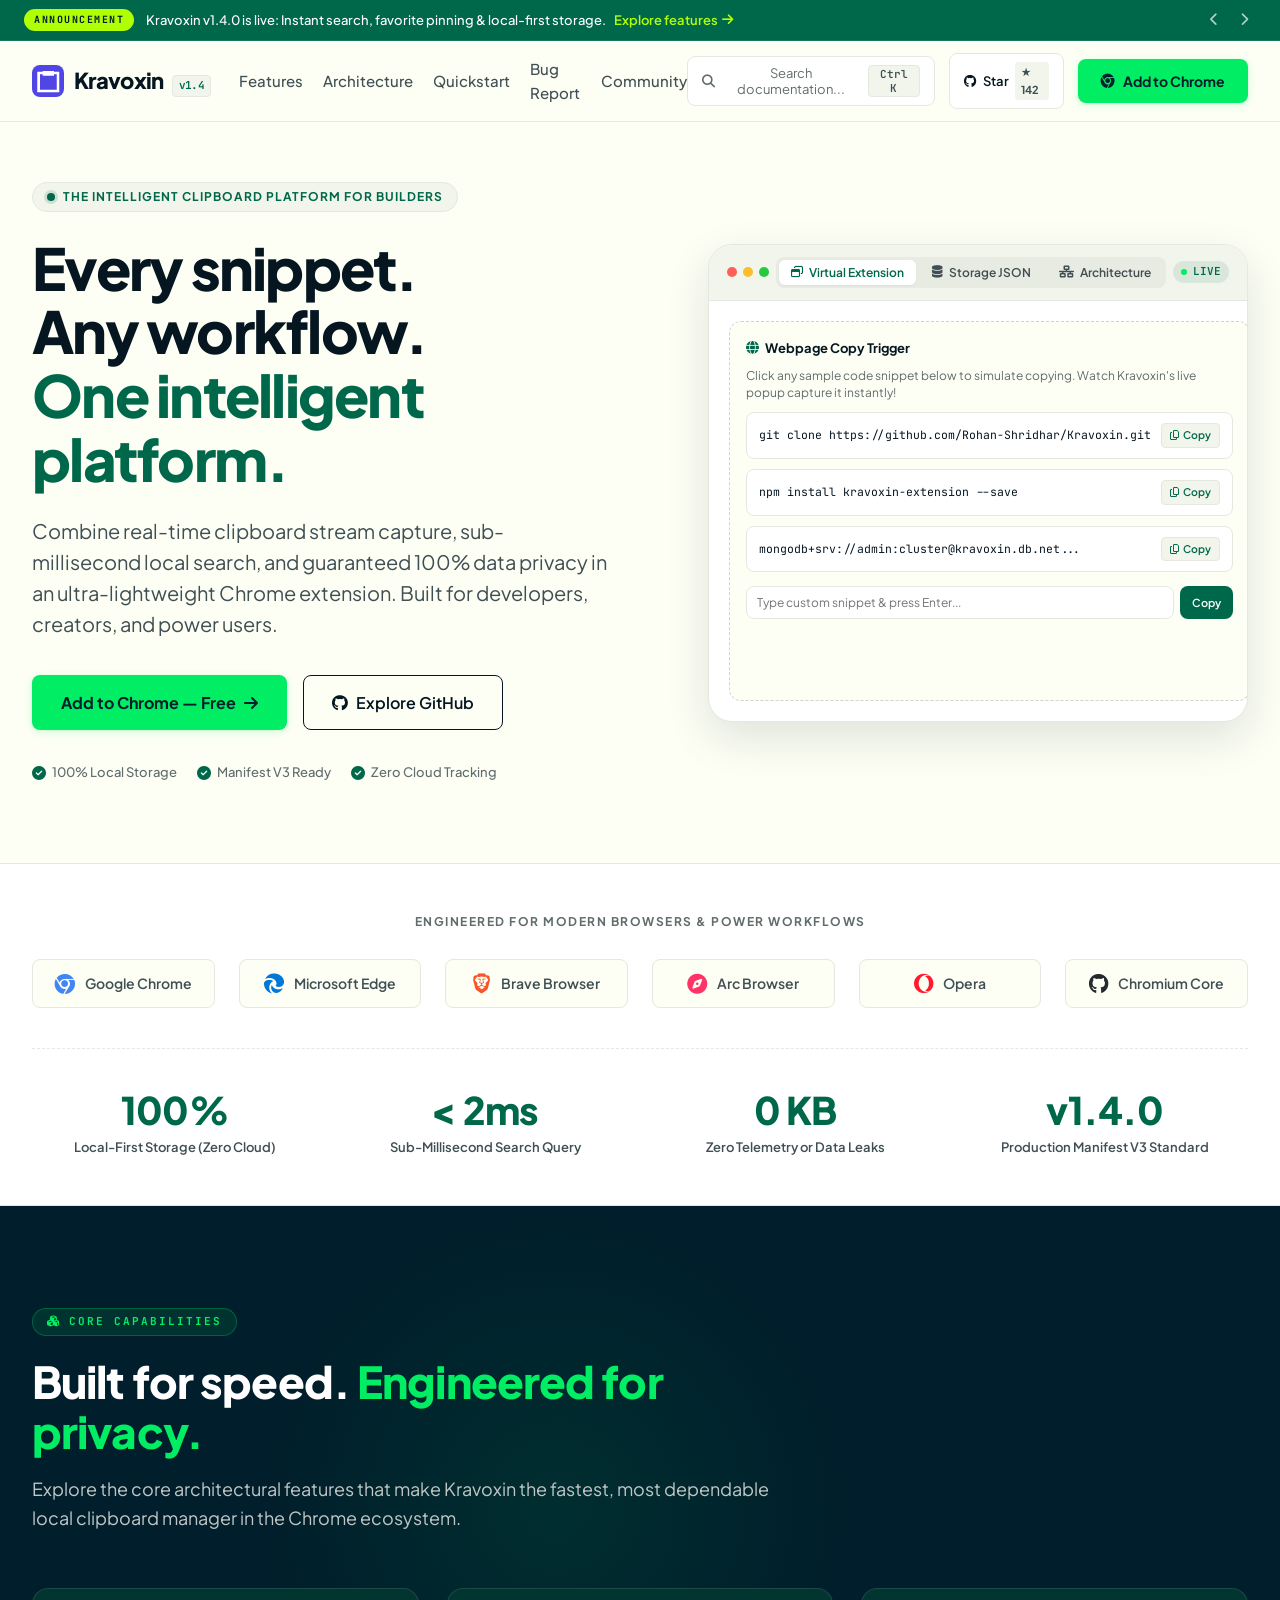
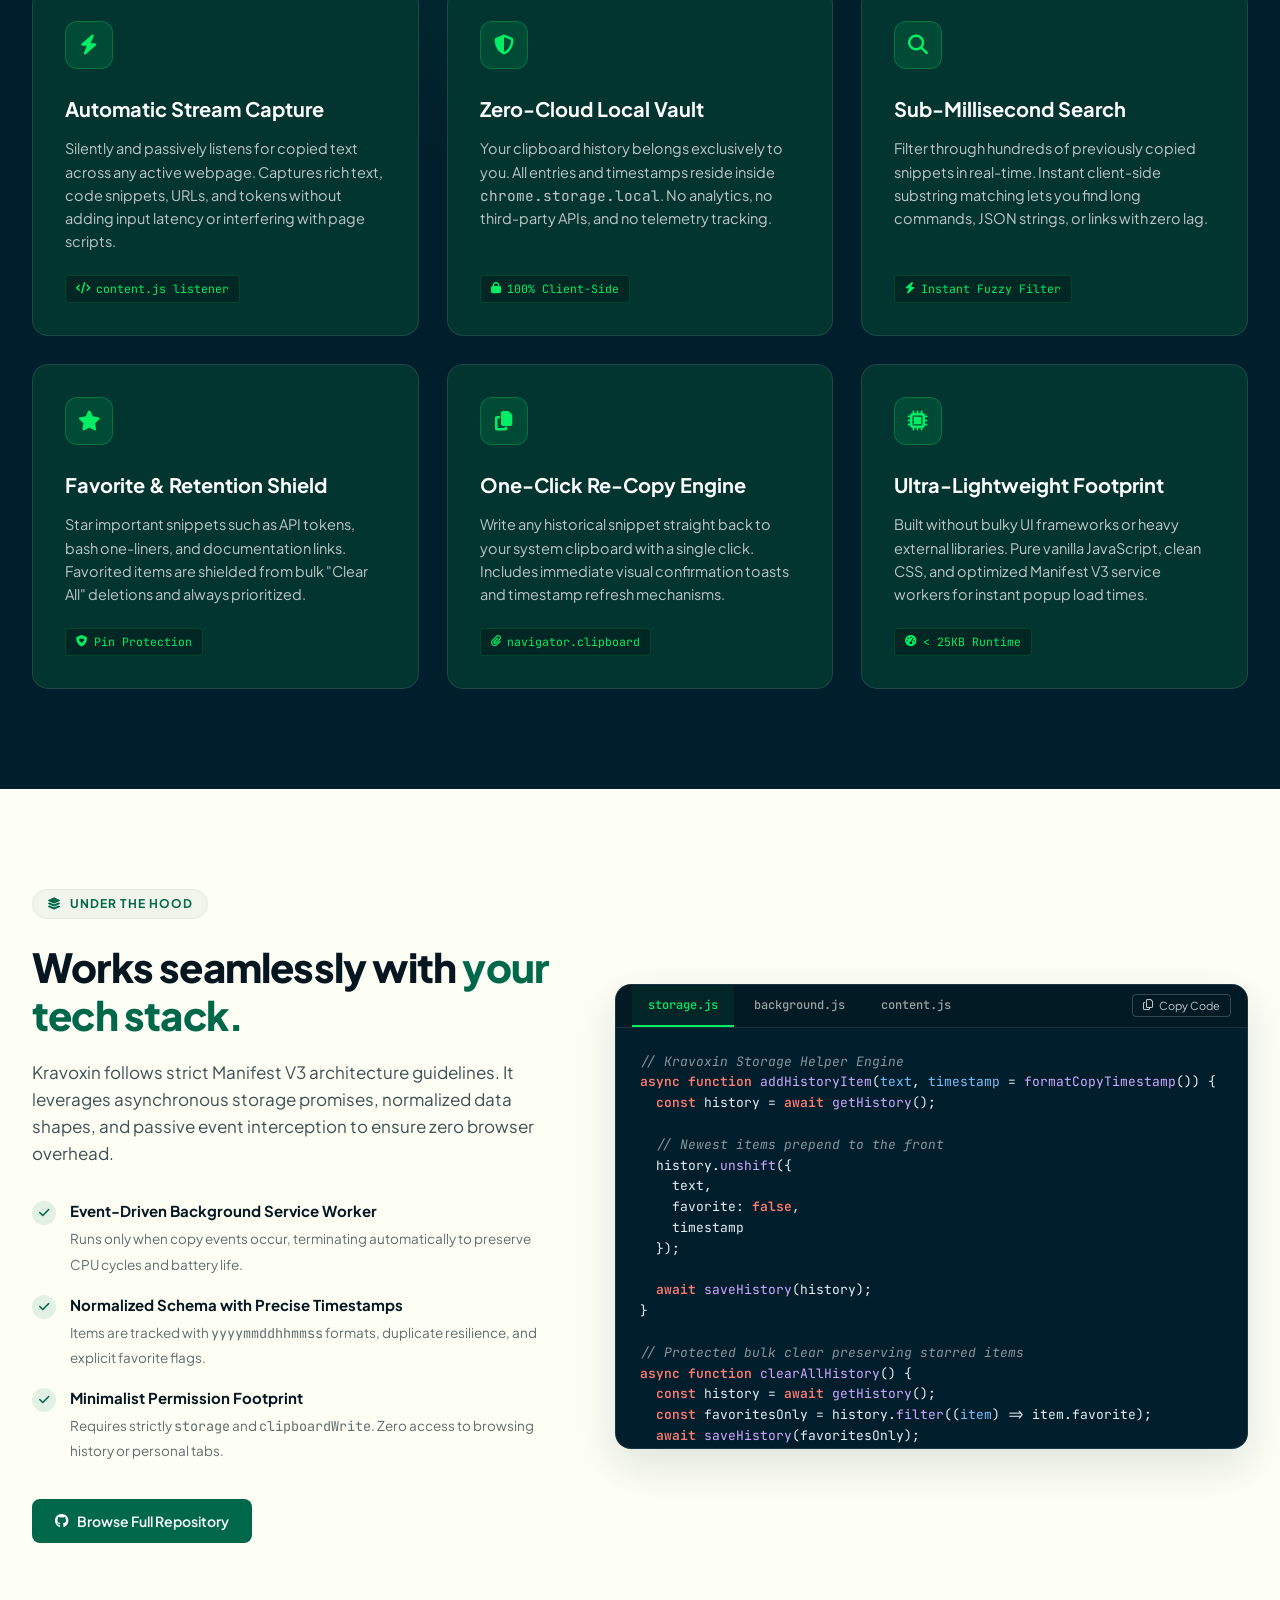
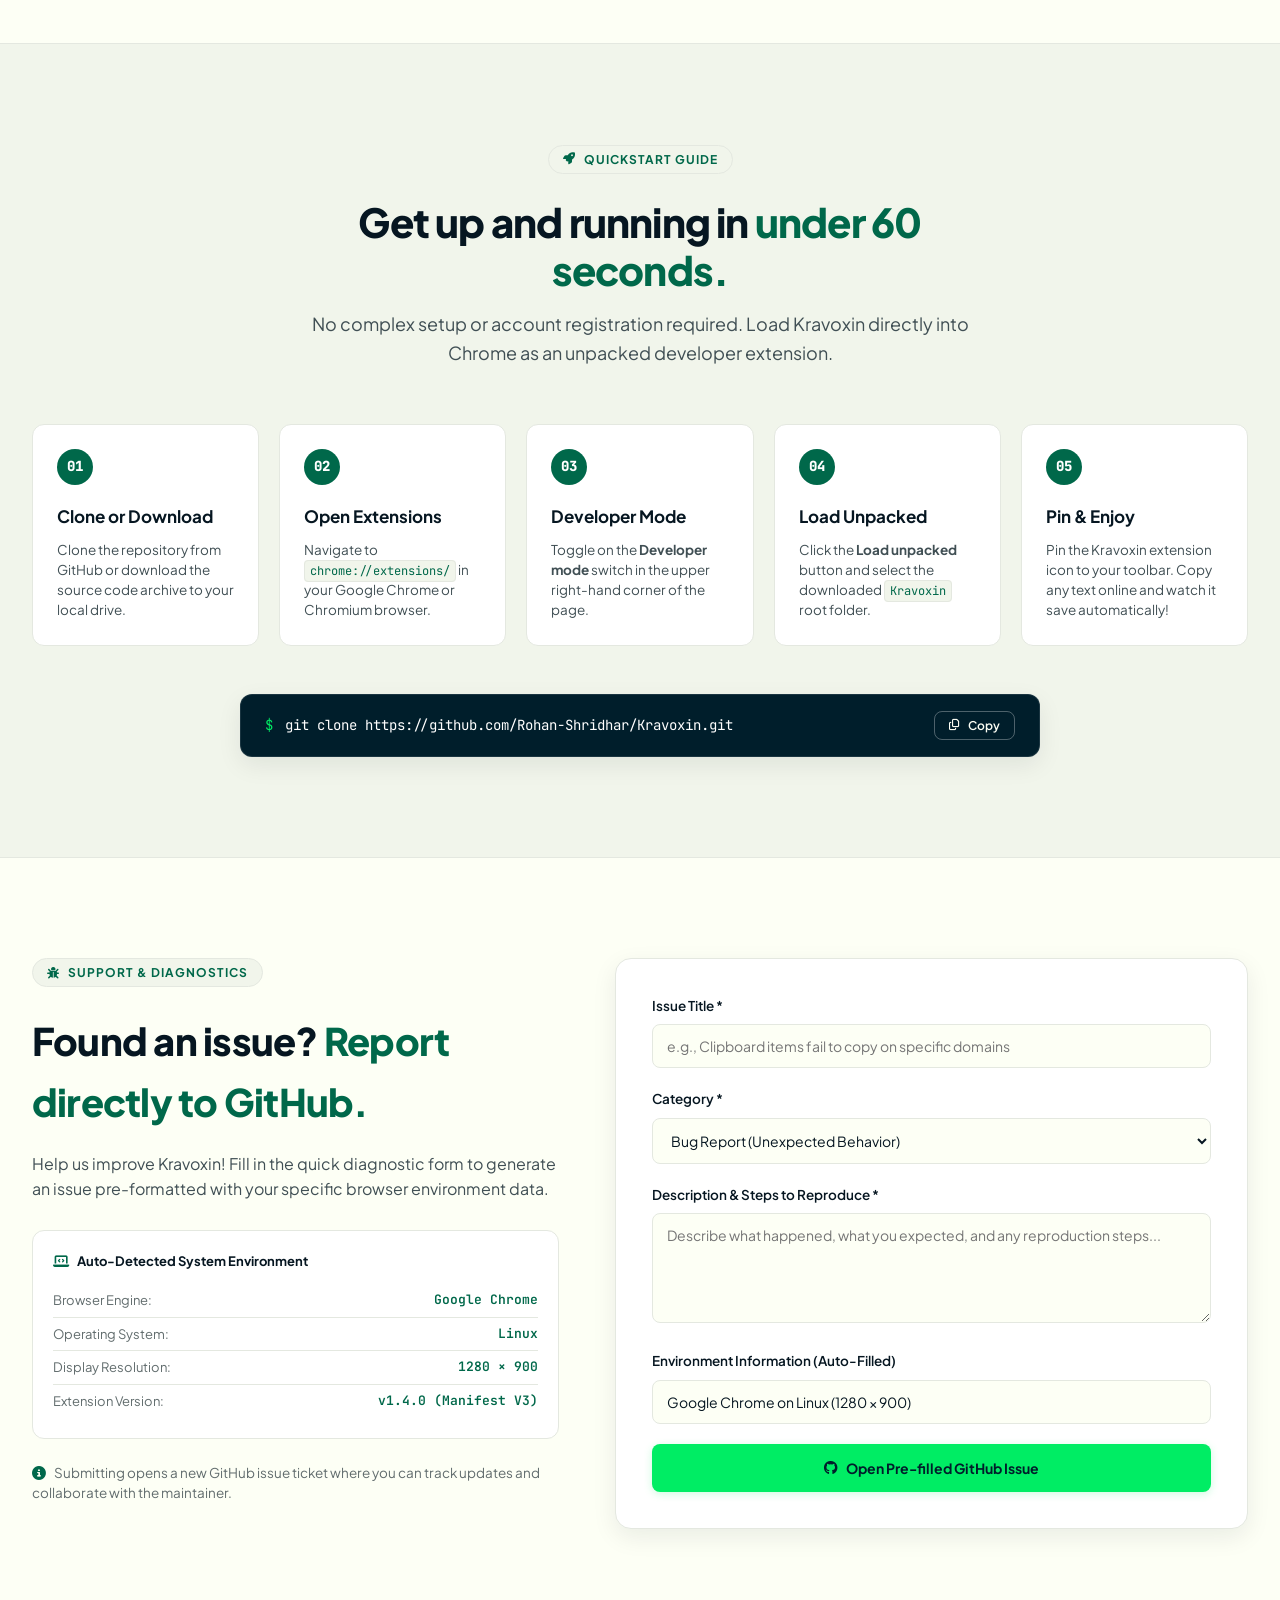
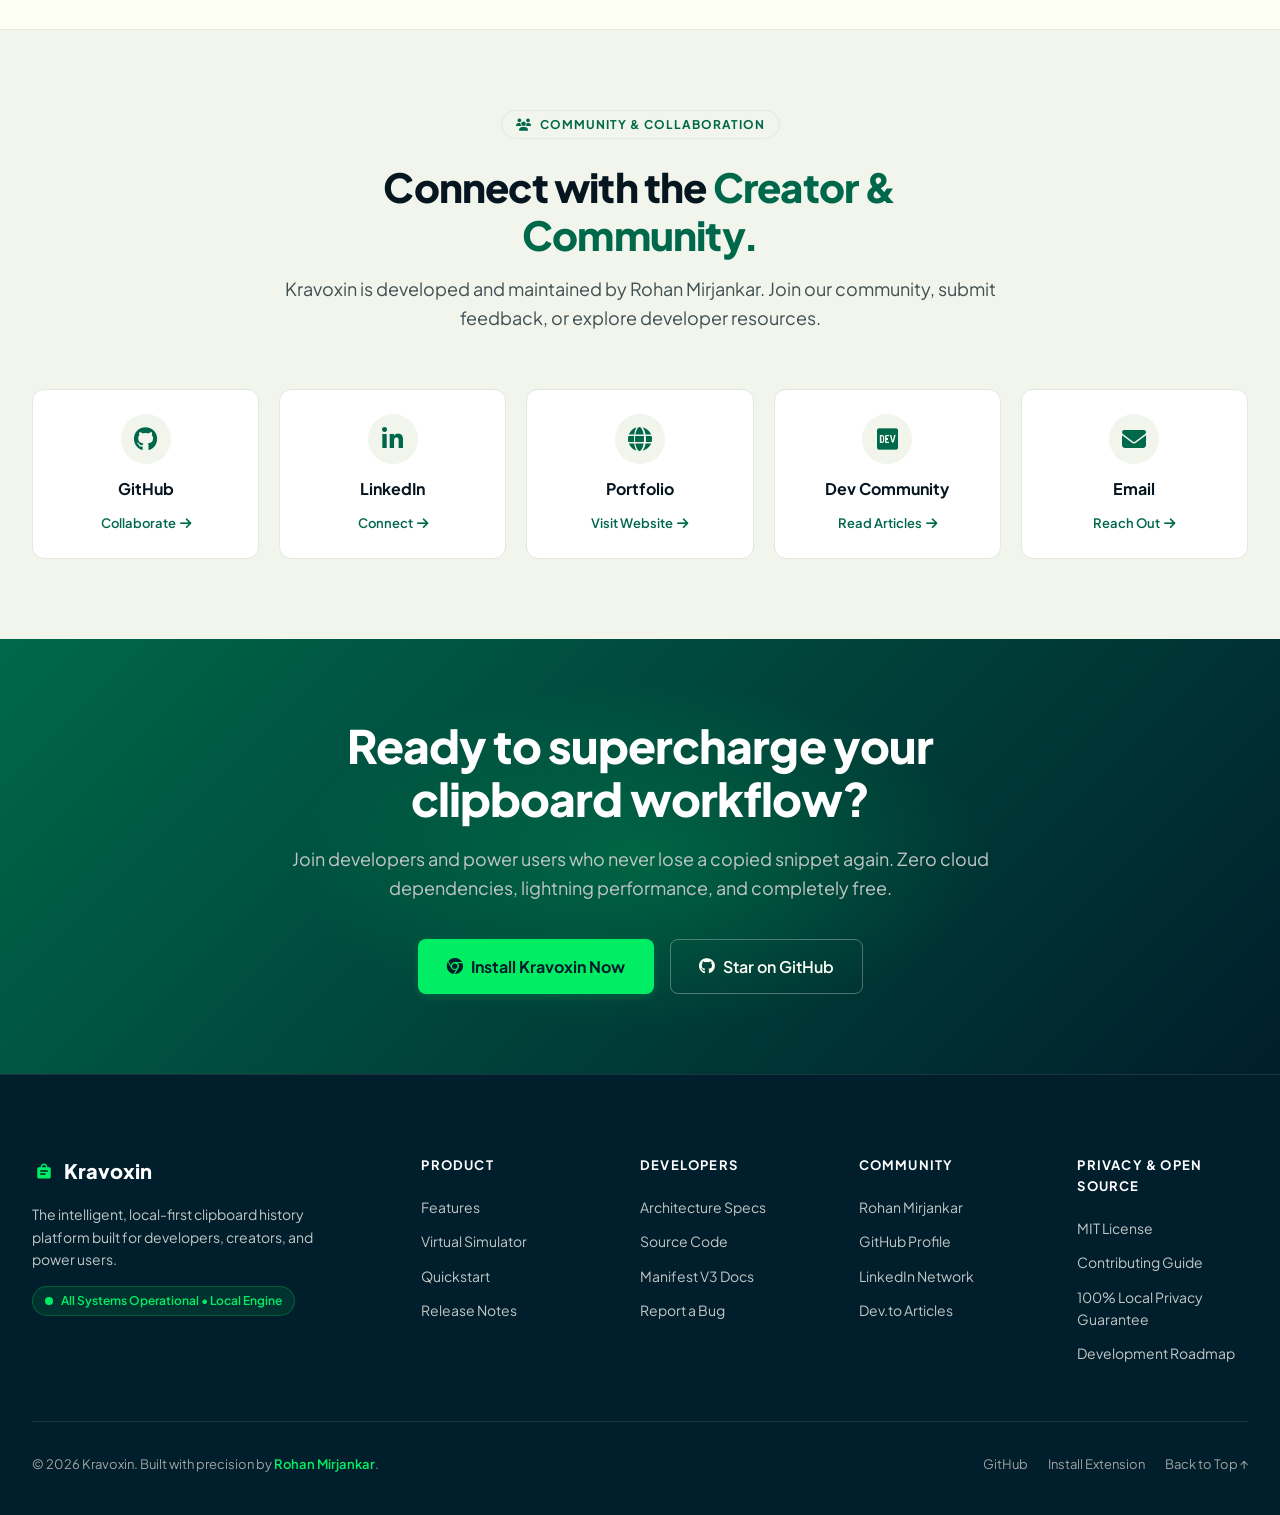
==== commit cadf2614: "refactor: redesign mobile navigation drawer into a horizontal header bar and remove inline action bu" ====
--- a/index.html
+++ b/index.html
@@ -138,14 +138,6 @@
       <li><a href="#bug" class="mobile-nav-link">Report a Bug</a></li>
       <li><a href="#community" class="mobile-nav-link">Developer Community</a></li>
     </ul>
-    <div style="display: flex; flex-direction: column; gap: 12px; margin-top: 16px; align-items: stretch;">
-      <a href="#install" class="btn btn-primary" style="width: 100%; justify-content: center; box-sizing: border-box;">
-        <i class="fa-brands fa-chrome"></i> Add to Chrome — It's Free
-      </a>
-      <a href="https://github.com/Rohan-Shridhar/Kravoxin" target="_blank" class="btn btn-secondary" style="width: 100%; justify-content: center; box-sizing: border-box;">
-        <i class="fa-brands fa-github"></i> View GitHub Source
-      </a>
-    </div>
   </div>
 
   <main>
--- a/style.css
+++ b/style.css
@@ -309,6 +309,7 @@
 
 .nav-menu {
   display: flex;
+  flex-direction: row;
   align-items: center;
   list-style: none;
   gap: 20px;
@@ -503,6 +504,11 @@
   color: var(--text-primary);
   padding: 8px;
   font-size: 20px;
+}
+
+/* Mobile nav drawer hidden by default on all screen sizes */
+.mobile-nav-drawer {
+  display: none;
 }
 
 /* ==========================================================================
@@ -2185,15 +2191,15 @@
     top: 120px;
     left: 0;
     right: 0;
-    bottom: 0;
     background: var(--bg-canvas);
     border-top: 1px solid var(--border-light);
-    padding: 24px;
+    border-bottom: 1px solid var(--border-light);
+    padding: 12px 24px;
     display: none;
-    flex-direction: column;
-    gap: 20px;
+    flex-direction: row;
+    align-items: center;
     z-index: 998;
-    overflow-y: auto;
+    box-shadow: var(--shadow-sm);
   }
   
   .mobile-nav-drawer.open {
@@ -2203,14 +2209,22 @@
   .mobile-nav-menu {
     list-style: none;
     display: flex;
-    flex-direction: column;
-    gap: 16px;
+    flex-direction: row;
+    flex-wrap: wrap;
+    gap: 8px 20px;
+    align-items: center;
   }
   
   .mobile-nav-link {
-    font-size: 18px;
+    font-size: 14px;
     font-weight: 600;
     color: var(--text-primary);
+    padding: 6px 0;
+    white-space: nowrap;
+  }
+
+  .mobile-nav-link:hover {
+    color: var(--brand-forest);
   }
 }
 
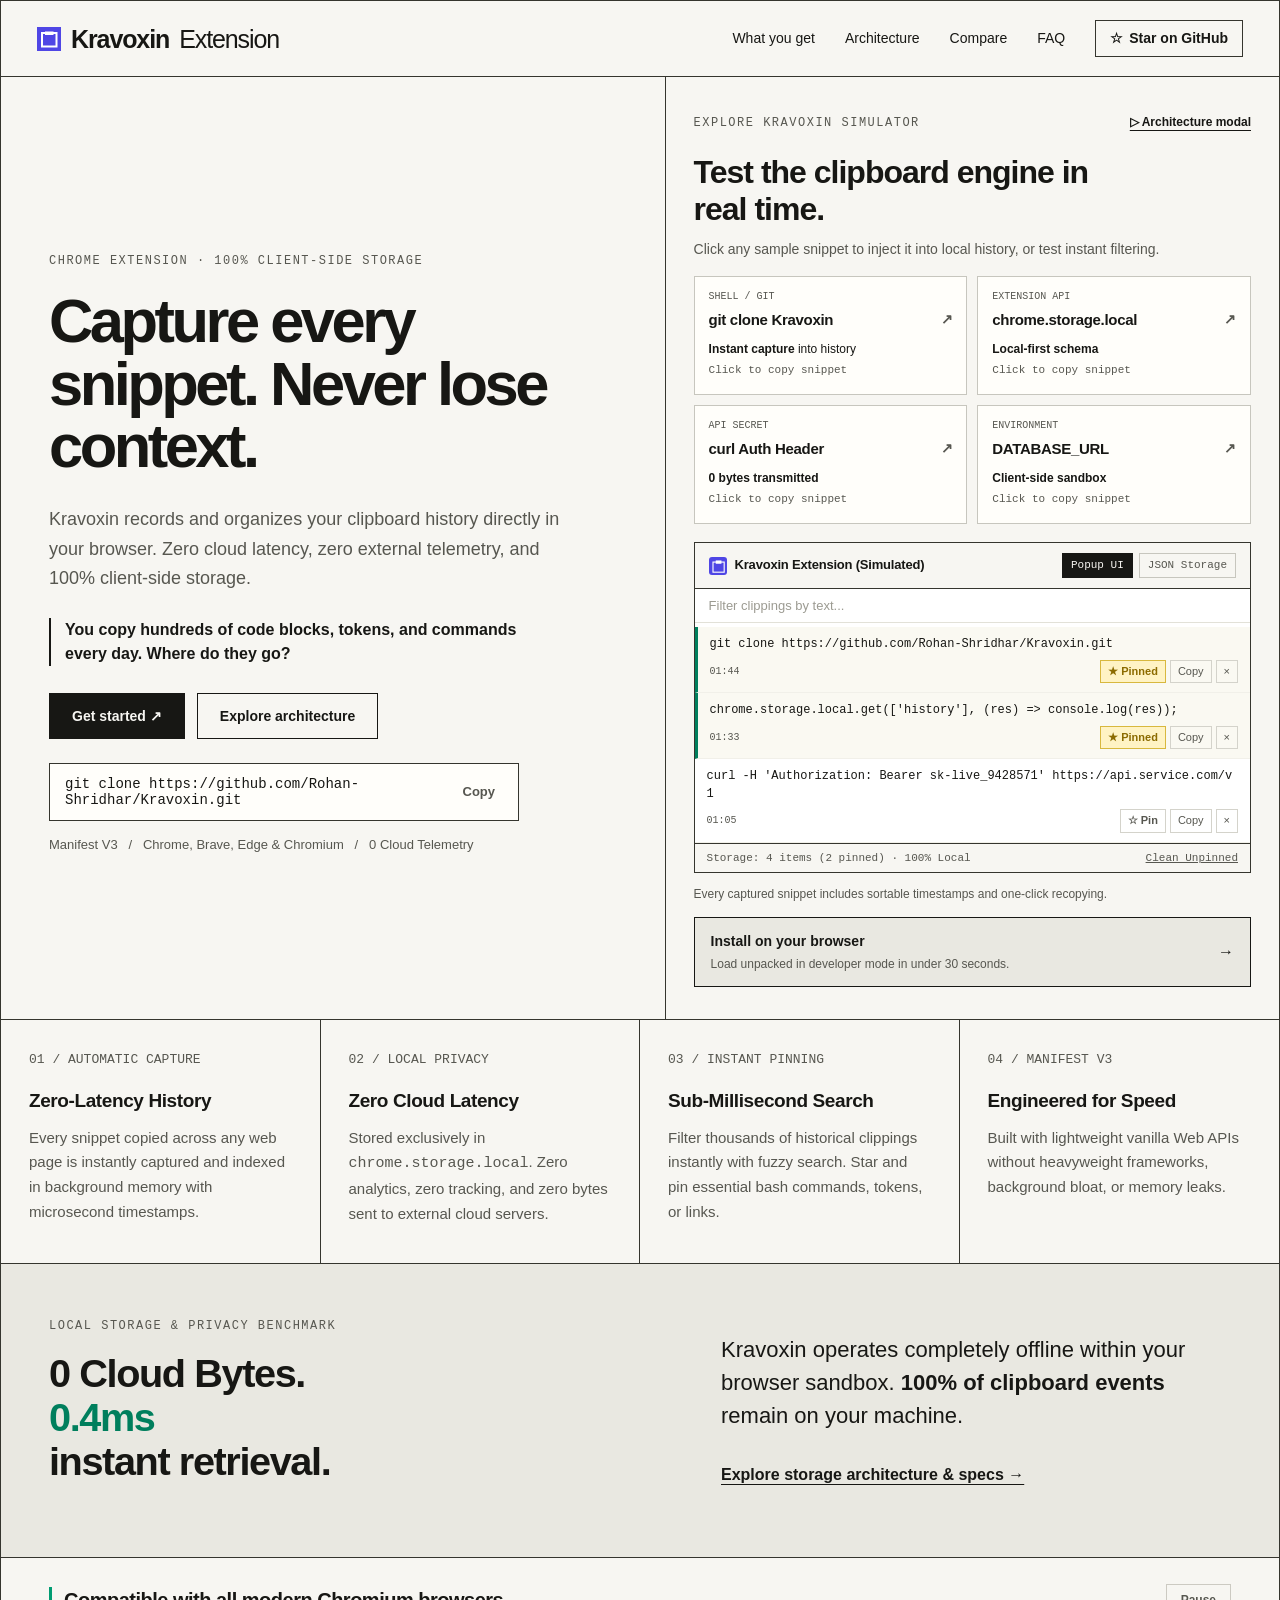
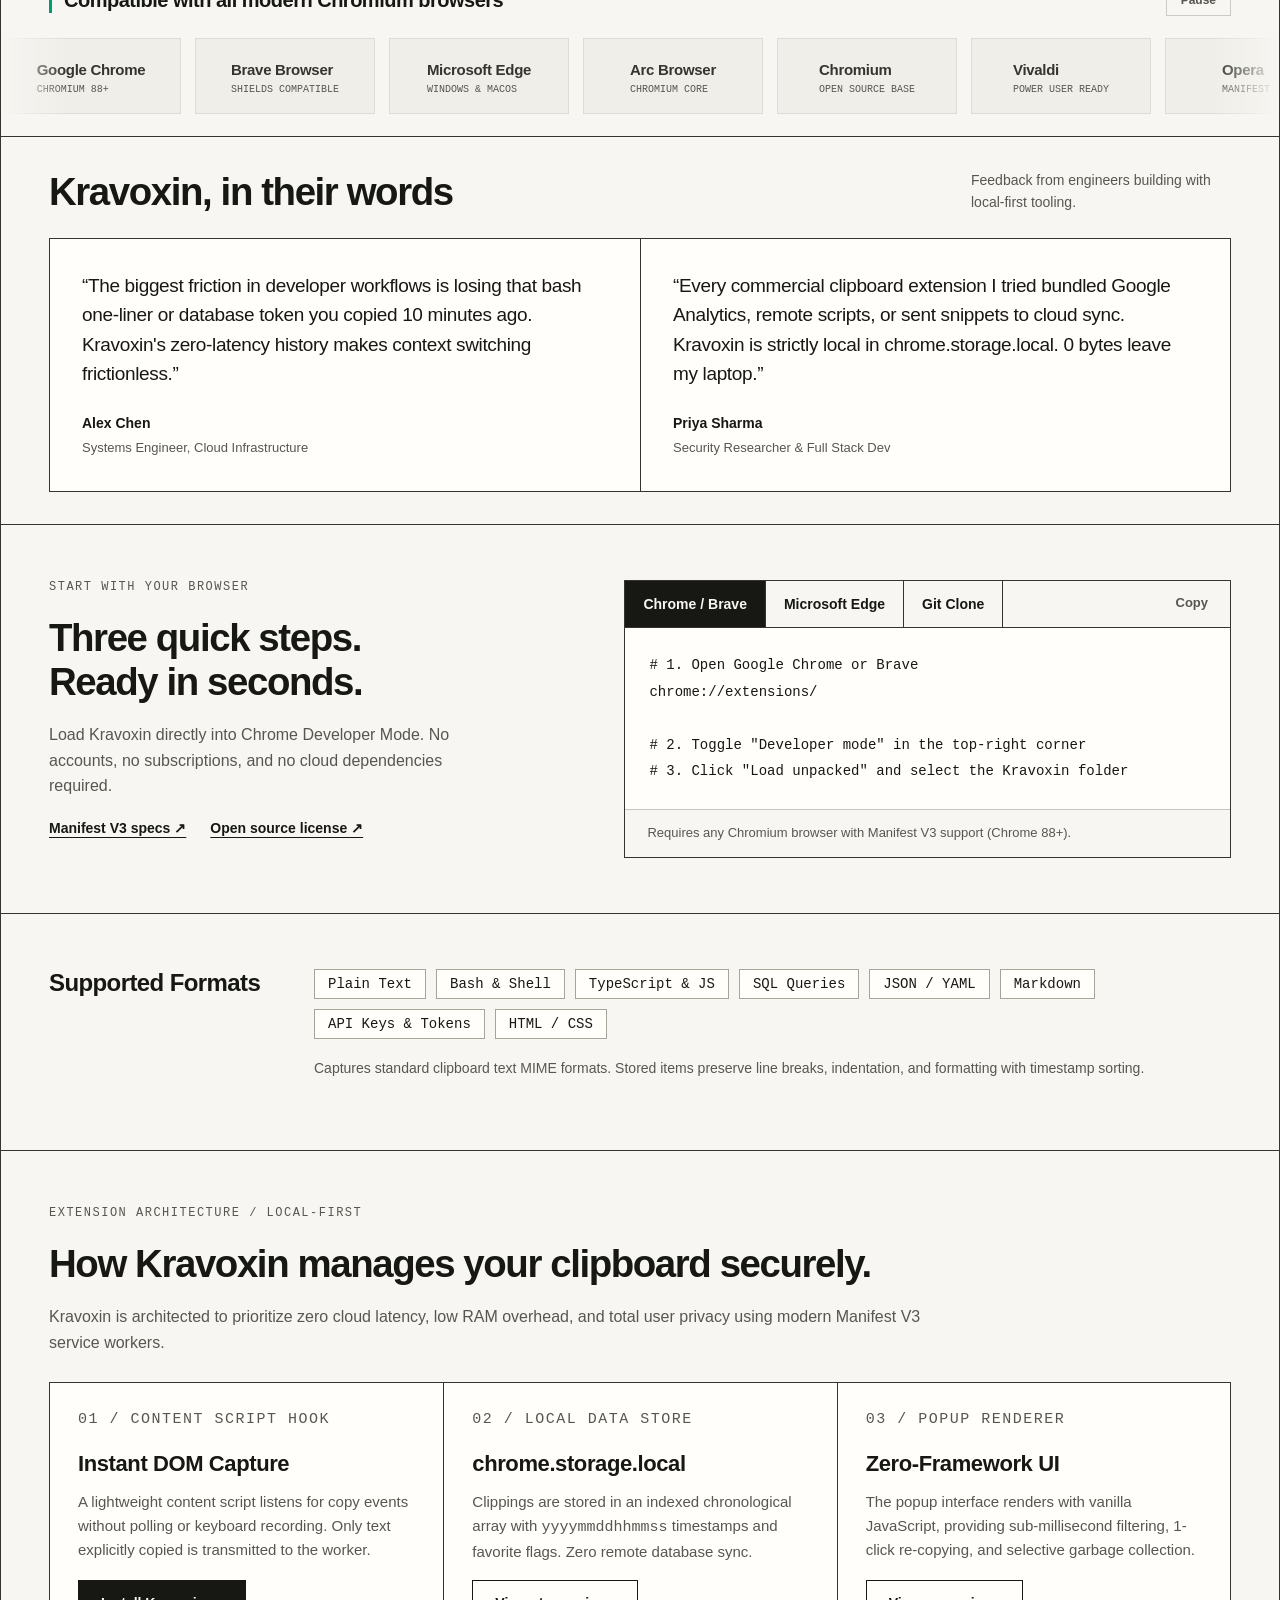
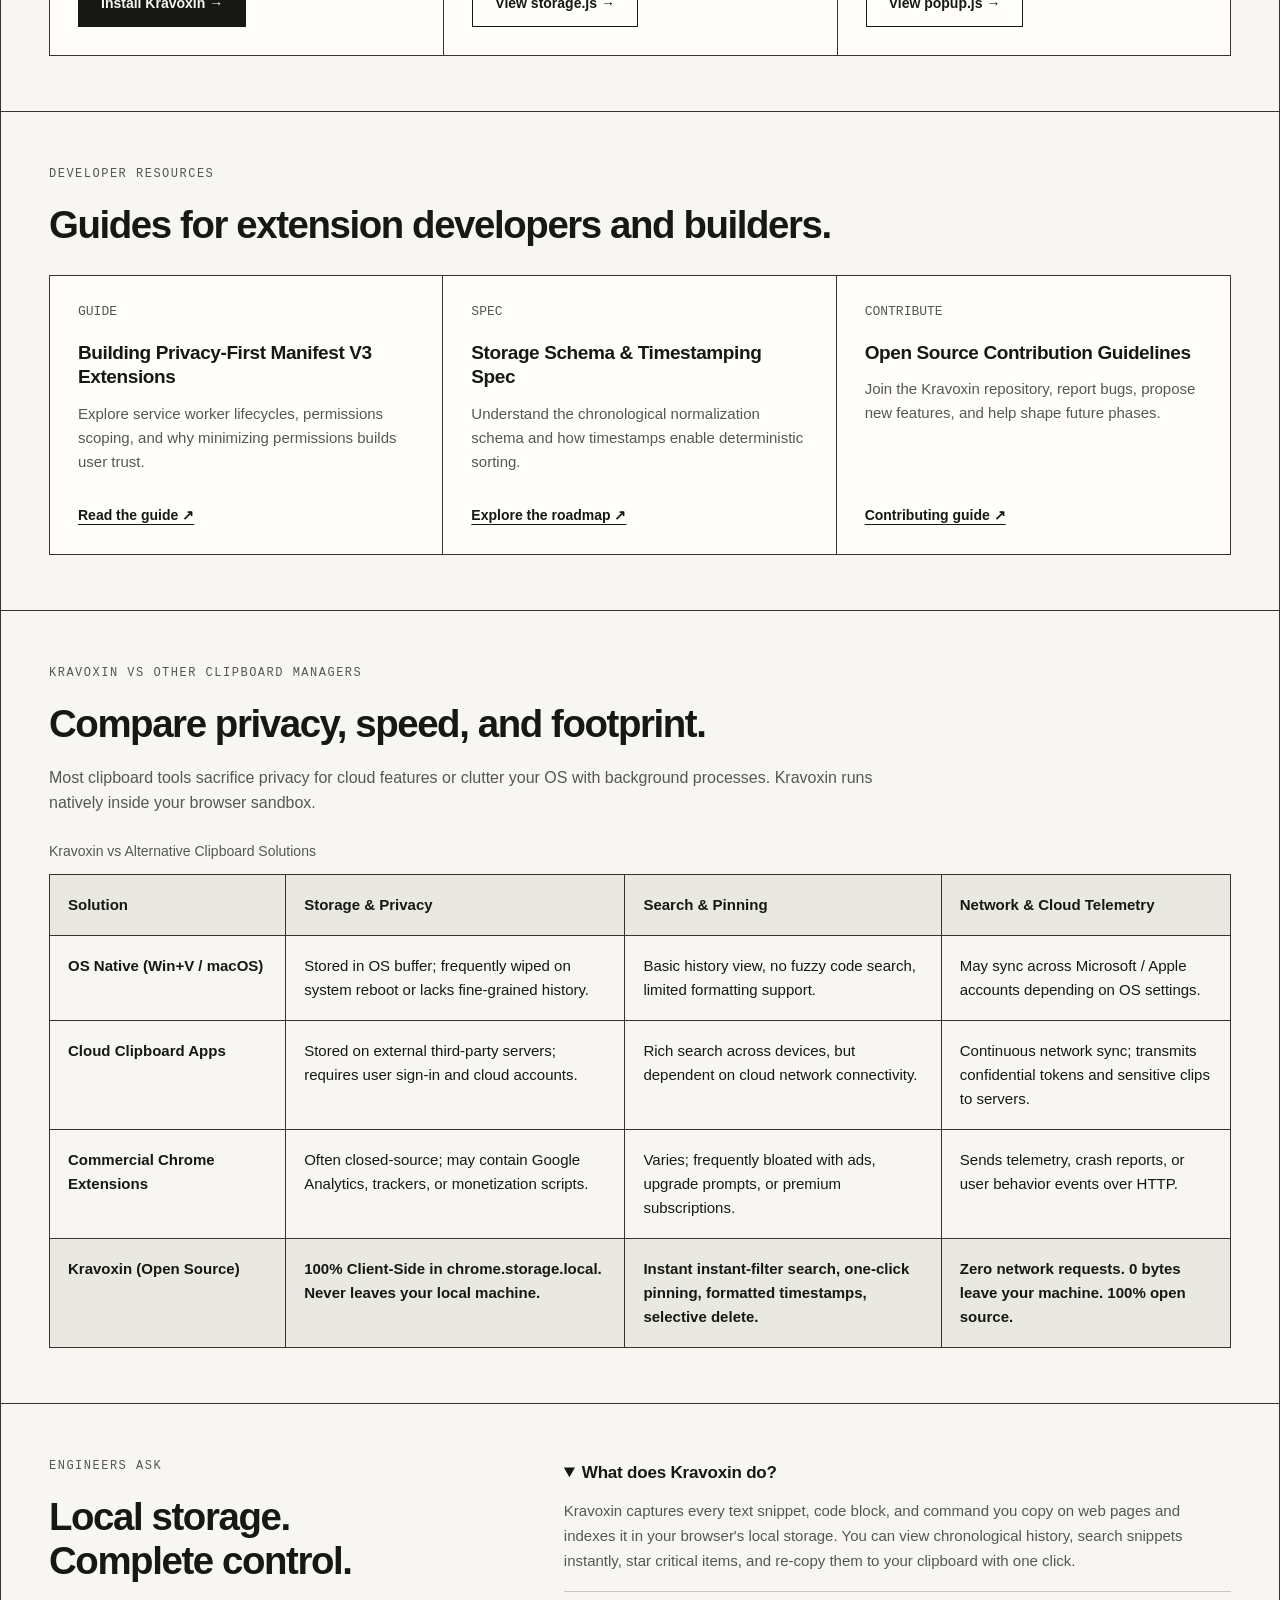
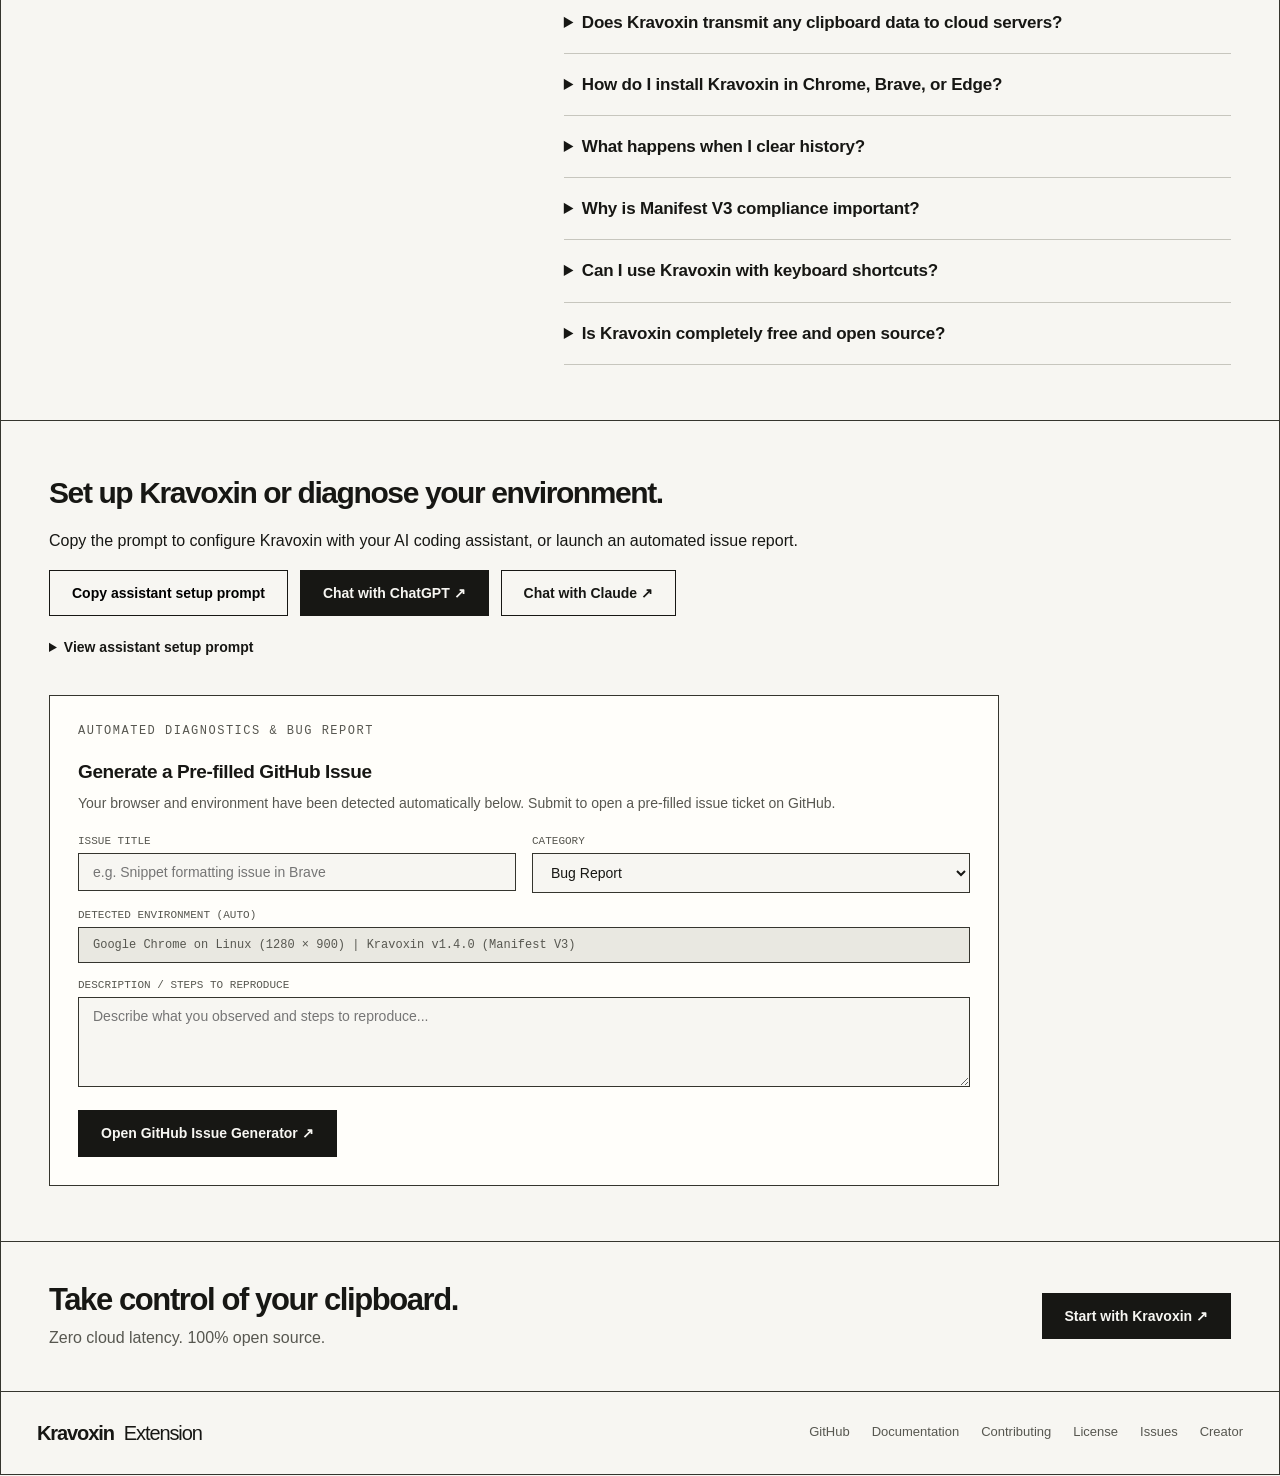
==== commit e031c38f: "redesign landing page" ====
--- a/index.html
+++ b/index.html
@@ -1,983 +1,758 @@
-<!DOCTYPE html>
+<!doctype html>
 <html lang="en">
 <head>
-  <meta charset="UTF-8">
-  <meta name="viewport" content="width=device-width, initial-scale=1.0">
-  <title>Kravoxin | The Intelligent Clipboard Platform for Builders</title>
-  <meta name="description" content="Kravoxin is a lightweight, modern Chrome extension that automatically captures and organizes your clipboard history with 100% local-first privacy.">
-  <meta name="keywords" content="clipboard manager, chrome extension, developer tools, local storage, manifest v3, open source">
-  
-  <!-- Open Graph / Facebook -->
+  <meta charset="utf-8">
+  <meta name="viewport" content="width=device-width, initial-scale=1">
+  <title>Kravoxin — The Privacy-First Clipboard Platform for Builders</title>
+  <meta name="description" content="Capture every snippet, code block, and command with zero cloud latency. 100% client-side storage in Chrome, Brave, and Edge with Manifest V3.">
+  <meta name="theme-color" content="#f7f6f2">
   <meta property="og:type" content="website">
-  <meta property="og:title" content="Kravoxin | The Intelligent Clipboard Platform for Builders">
-  <meta property="og:description" content="Automatic capture, zero-latency local search, and 100% privacy in your Chrome browser.">
+  <meta property="og:title" content="Kravoxin — The Privacy-First Clipboard Platform for Builders">
+  <meta property="og:description" content="Automatic capture, zero-latency local search, and 100% client-side storage in your browser.">
   <meta property="og:image" content="assets/banner.png">
 
   <!-- Favicon -->
   <link rel="icon" type="image/png" href="assets/icons/icon48.png">
 
-  <!-- Fonts: Plus Jakarta Sans (MongoDB Söhne style) & JetBrains Mono -->
-  <link rel="preconnect" href="https://fonts.googleapis.com">
-  <link rel="preconnect" href="https://fonts.gstatic.com" crossorigin>
-  <link href="https://fonts.googleapis.com/css2?family=JetBrains+Mono:wght@400;500;600;700&family=Plus+Jakarta+Sans:wght@400;500;600;700;800&display=swap" rel="stylesheet">
-
-  <!-- Font Awesome Icons -->
-  <link rel="stylesheet" href="https://cdnjs.cloudflare.com/ajax/libs/font-awesome/6.7.2/css/all.min.css">
-
-  <!-- MongoDB-inspired Custom Stylesheet -->
+  <!-- Canonical -->
+  <link rel="canonical" href="https://rohan-shridhar.github.io/Kravoxin/">
+  <meta property="og:url" content="https://rohan-shridhar.github.io/Kravoxin/">
+
+  <!-- Structured Data: SoftwareApplication -->
+  <script type="application/ld+json">
+  {
+    "@context": "https://schema.org",
+    "@type": "SoftwareApplication",
+    "name": "Kravoxin",
+    "description": "A lightweight, modern Chrome Extension that automatically captures and saves your clipboard history locally with 100% privacy.",
+    "applicationCategory": "DeveloperApplication",
+    "operatingSystem": "Chrome, Brave, Edge, Chromium (Windows, macOS, Linux)",
+    "softwareRequirements": "Chromium 88+ or newer",
+    "downloadUrl": "https://github.com/Rohan-Shridhar/Kravoxin",
+    "sameAs": "https://github.com/Rohan-Shridhar/Kravoxin"
+  }
+  </script>
+
+  <!-- Structured Data: FAQPage -->
+  <script type="application/ld+json">
+  {
+    "@context": "https://schema.org",
+    "@type": "FAQPage",
+    "mainEntity": [
+      {
+        "@type": "Question",
+        "name": "What does Kravoxin do?",
+        "acceptedAnswer": {
+          "@type": "Answer",
+          "text": "Kravoxin captures every text snippet, code block, and command you copy in your browser and stores it in your local browser storage. You can search history, pin critical snippets, and re-copy items with one click."
+        }
+      },
+      {
+        "@type": "Question",
+        "name": "Does Kravoxin send any data to external servers?",
+        "acceptedAnswer": {
+          "@type": "Answer",
+          "text": "No. Kravoxin is 100% local-first. All clippings are stored exclusively inside chrome.storage.local on your machine. Exactly zero bytes leave your computer."
+        }
+      },
+      {
+        "@type": "Question",
+        "name": "Which browsers are supported?",
+        "acceptedAnswer": {
+          "@type": "Answer",
+          "text": "Kravoxin supports all modern Chromium-based browsers that implement Manifest V3, including Google Chrome, Brave Browser, Microsoft Edge, Arc, Chromium, Vivaldi, and Opera."
+        }
+      },
+      {
+        "@type": "Question",
+        "name": "How is Kravoxin different from OS clipboard managers?",
+        "acceptedAnswer": {
+          "@type": "Answer",
+          "text": "OS clipboard tools often wipe history upon reboot, lack specialized code and secret management, or require heavy background daemon processes. Kravoxin runs natively inside your browser sandbox with sub-millisecond search and zero background battery drain."
+        }
+      }
+    ]
+  }
+  </script>
+
+  <!-- UnvibeCode-Inspired Modernist Stylesheet -->
   <link rel="stylesheet" href="style.css">
 </head>
 <body>
-
-  <!-- ==========================================================================
-       Pencil Announcement Banner (MongoDB Style)
-       ========================================================================== -->
-  <aside class="pencil-banner" aria-label="Announcements">
-    <div class="pencil-container">
-      <div class="pencil-slider">
-        <!-- Slide 1 -->
-        <div class="pencil-item active" id="pencil-slide-1">
-          <span class="pencil-pill">Announcement</span>
-          <span class="pencil-text">
-            Kravoxin v1.4.0 is live: Instant search, favorite pinning &amp; local-first storage.
-            <a href="#features" class="pencil-link">Explore features <i class="fa-solid fa-arrow-right"></i></a>
-          </span>
-        </div>
-        <!-- Slide 2 -->
-        <div class="pencil-item" id="pencil-slide-2">
-          <span class="pencil-pill">Security</span>
-          <span class="pencil-text">
-            100% Client-Side Privacy: 0 bytes sent to external cloud servers.
-            <a href="#specs" class="pencil-link">View architecture <i class="fa-solid fa-arrow-right"></i></a>
-          </span>
-        </div>
-        <!-- Slide 3 -->
-        <div class="pencil-item" id="pencil-slide-3">
-          <span class="pencil-pill">Open Source</span>
-          <span class="pencil-text">
-            Manifest V3 compliant with ultra-low memory footprint.
-            <a href="https://github.com/Rohan-Shridhar/Kravoxin" target="_blank" rel="noopener noreferrer" class="pencil-link">Star on GitHub <i class="fa-solid fa-star"></i></a>
-          </span>
-        </div>
+  <!-- Accessible Skip Link -->
+  <a class="skip" href="#main">Skip to content</a>
+
+  <div class="frame">
+    <!-- ==========================================================================
+         Header & Navigation (UnvibeCode Style)
+         ========================================================================== -->
+    <header>
+      <a class="brand" href="#main" aria-label="Kravoxin home">
+        <img src="assets/icons/icon48.png" alt="" class="brand-badge-icon" width="24" height="24">
+        Kravoxin<span>Extension</span>
+      </a>
+      <nav aria-label="Main navigation">
+        <a href="#outputs">What you get</a>
+        <a href="#architecture">Architecture</a>
+        <a href="#comparison">Compare</a>
+        <a href="#faq">FAQ</a>
+        <a class="star" href="https://github.com/Rohan-Shridhar/Kravoxin" target="_blank" rel="noopener noreferrer">
+          <span aria-hidden="true">☆</span> Star on GitHub
+        </a>
+      </nav>
+    </header>
+
+    <main id="main">
+      <!-- ==========================================================================
+           Hero Section (2-Column Grid)
+           ========================================================================== -->
+      <section class="hero" aria-labelledby="hero-title">
+        <!-- Hero Left Column: Copy & Quickstart -->
+        <div class="hero-copy">
+          <p class="eyebrow">CHROME EXTENSION · 100% CLIENT-SIDE STORAGE</p>
+          <h1 id="hero-title">Capture every snippet. Never lose context.</h1>
+          <p class="lede">Kravoxin records and organizes your clipboard history directly in your browser. Zero cloud latency, zero external telemetry, and 100% client-side storage.</p>
+          <p class="fomo">You copy hundreds of code blocks, tokens, and commands every day. Where do they go?</p>
+          
+          <div class="actions">
+            <a class="button primary" href="#get-started">Get started <span aria-hidden="true">&nbsp;↗</span></a>
+            <a class="button secondary" href="#architecture">Explore architecture</a>
+          </div>
+
+          <div class="install-mini">
+            <code id="quick-command">git clone https://github.com/Rohan-Shridhar/Kravoxin.git</code>
+            <button class="copy" data-copy="quick-command" aria-label="Copy clone command">Copy</button>
+          </div>
+          
+          <p class="subnote">Manifest V3 &nbsp; / &nbsp; Chrome, Brave, Edge &amp; Chromium &nbsp; / &nbsp; 0 Cloud Telemetry</p>
+        </div>
+
+        <!-- Hero Right Column: Live Interactive Kravoxin Simulator Panel -->
+        <div class="hero-visual sample-browser" aria-labelledby="sample-browser-title">
+          <div class="sample-browser-top">
+            <p class="eyebrow">EXPLORE KRAVOXIN SIMULATOR</p>
+            <button type="button" class="sample-watch" id="sample-watch" aria-haspopup="dialog">▷ Architecture modal</button>
+          </div>
+
+          <h2 id="sample-browser-title">Test the clipboard engine in real time.</h2>
+          <p class="sample-browser-intro">Click any sample snippet to inject it into local history, or test instant filtering.</p>
+
+          <!-- 4 Quick Sample Snippet Cards -->
+          <div class="sample-repo-grid">
+            <div class="sample-repo-card" role="button" tabindex="0" data-snippet="git clone https://github.com/Rohan-Shridhar/Kravoxin.git" aria-label="Copy Git clone snippet">
+              <span class="sample-repo-kind">Shell / Git</span>
+              <span class="sample-repo-name">git clone Kravoxin<span aria-hidden="true">↗</span></span>
+              <span class="sample-repo-stat"><strong>Instant capture</strong> into history</span>
+              <span class="sample-repo-areas">Click to copy snippet</span>
+            </div>
+
+            <div class="sample-repo-card" role="button" tabindex="0" data-snippet="chrome.storage.local.get(['history'], (res) => console.log(res));" aria-label="Copy Extension API snippet">
+              <span class="sample-repo-kind">Extension API</span>
+              <span class="sample-repo-name">chrome.storage.local<span aria-hidden="true">↗</span></span>
+              <span class="sample-repo-stat"><strong>Local-first schema</strong></span>
+              <span class="sample-repo-areas">Click to copy snippet</span>
+            </div>
+
+            <div class="sample-repo-card" role="button" tabindex="0" data-snippet="curl -H 'Authorization: Bearer sk-live_9428571' https://api.service.com/v1" aria-label="Copy API Key snippet">
+              <span class="sample-repo-kind">API Secret</span>
+              <span class="sample-repo-name">curl Auth Header<span aria-hidden="true">↗</span></span>
+              <span class="sample-repo-stat"><strong>0 bytes transmitted</strong></span>
+              <span class="sample-repo-areas">Click to copy snippet</span>
+            </div>
+
+            <div class="sample-repo-card" role="button" tabindex="0" data-snippet="export DATABASE_URL='postgresql://postgres:secret@localhost:5432/kravoxin'" aria-label="Copy Database URL snippet">
+              <span class="sample-repo-kind">Environment</span>
+              <span class="sample-repo-name">DATABASE_URL<span aria-hidden="true">↗</span></span>
+              <span class="sample-repo-stat"><strong>Client-side sandbox</strong></span>
+              <span class="sample-repo-areas">Click to copy snippet</span>
+            </div>
+          </div>
+
+          <!-- Interactive Virtual Kravoxin Extension Box -->
+          <div class="simulator-box" id="virtual-simulator">
+            <div class="sim-header">
+              <div class="sim-title">
+                <img src="assets/icons/icon16.png" alt="" width="16" height="16">
+                <span>Kravoxin Extension (Simulated)</span>
+              </div>
+              <div class="sim-nav-tabs">
+                <button type="button" class="sim-tab-btn active" id="sim-tab-popup" data-sim-tab="popup">Popup UI</button>
+                <button type="button" class="sim-tab-btn" id="sim-tab-json" data-sim-tab="json">JSON Storage</button>
+              </div>
+            </div>
+
+            <!-- Tab 1: Live Popup List View -->
+            <div id="sim-pane-popup">
+              <div class="sim-search-bar">
+                <input type="text" id="sim-search-input" class="sim-search-input" placeholder="Filter clippings by text..." aria-label="Filter clipboard snippets">
+              </div>
+
+              <div class="sim-list-container" id="sim-list-container">
+                <!-- Dynamically populated via script.js -->
+              </div>
+            </div>
+
+            <!-- Tab 2: Live Raw JSON Viewer View -->
+            <pre class="sim-json-view" id="sim-pane-json" aria-label="Raw chrome.storage.local JSON"><code>{}</code></pre>
+
+            <div class="sim-footer">
+              <span id="sim-status-stats">Storage: 4 items (100% Local)</span>
+              <button type="button" class="sim-clear-btn" id="sim-clear-btn" title="Remove unpinned items">Clean Unpinned</button>
+            </div>
+          </div>
+
+          <p class="sample-browser-outputs">Every captured snippet includes sortable timestamps and one-click recopying.</p>
+
+          <a class="sample-private" href="#get-started">
+            <span>
+              <strong>Install on your browser</strong>
+              <span>Load unpacked in developer mode in under 30 seconds.</span>
+            </span>
+            <span aria-hidden="true">→</span>
+          </a>
+
+          <!-- Architecture / Preview Modal Dialog -->
+          <dialog class="sample-demo" id="sample-demo-dialog" aria-labelledby="sample-demo-title">
+            <div class="sample-demo-head">
+              <strong id="sample-demo-title">Kravoxin Architecture in Action</strong>
+              <button type="button" id="sample-demo-close" aria-label="Close architecture modal">Close ×</button>
+            </div>
+
+            <figure class="demo-figure">
+              <svg class="demo-diagram-svg" viewBox="0 0 800 240" fill="none" xmlns="http://www.w3.org/2000/svg" aria-label="Kravoxin Architecture Flow Diagram">
+                <rect width="800" height="240" fill="#f7f6f2"/>
+                <rect x="30" y="40" width="200" height="150" fill="#ffffff" stroke="#35352e" stroke-width="1.5"/>
+                <text x="50" y="70" font-family="ui-monospace, monospace" font-size="12" font-weight="700" fill="#171714">01 / WEB PAGE</text>
+                <text x="50" y="98" font-family="ui-monospace, monospace" font-size="11" fill="#575750">User presses Ctrl+C</text>
+                <text x="50" y="118" font-family="ui-monospace, monospace" font-size="11" fill="#575750">content.js captures</text>
+                <text x="50" y="138" font-family="ui-monospace, monospace" font-size="11" fill="#575750">copy event listener</text>
+                <text x="50" y="165" font-family="ui-monospace, monospace" font-size="10" fill="#007f5d">✓ 0 latency DOM hook</text>
+
+                <path d="M230 115 L290 115" stroke="#35352e" stroke-width="1.5" marker-end="url(#arrow)"/>
+
+                <rect x="295" y="40" width="210" height="150" fill="#ffffff" stroke="#35352e" stroke-width="1.5"/>
+                <text x="315" y="70" font-family="ui-monospace, monospace" font-size="12" font-weight="700" fill="#171714">02 / BACKGROUND WORKER</text>
+                <text x="315" y="98" font-family="ui-monospace, monospace" font-size="11" fill="#575750">service_worker event</text>
+                <text x="315" y="118" font-family="ui-monospace, monospace" font-size="11" fill="#575750">Normalizes record:</text>
+                <text x="315" y="138" font-family="ui-monospace, monospace" font-size="11" fill="#575750">{ text, timestamp, fav }</text>
+                <text x="315" y="165" font-family="ui-monospace, monospace" font-size="10" fill="#007f5d">✓ Deduplicates &amp; timestamps</text>
+
+                <path d="M505 115 L565 115" stroke="#35352e" stroke-width="1.5" marker-end="url(#arrow)"/>
+
+                <rect x="570" y="40" width="200" height="150" fill="#ffffff" stroke="#35352e" stroke-width="1.5"/>
+                <text x="590" y="70" font-family="ui-monospace, monospace" font-size="12" font-weight="700" fill="#171714">03 / LOCAL STORAGE</text>
+                <text x="590" y="98" font-family="ui-monospace, monospace" font-size="11" fill="#575750">chrome.storage.local</text>
+                <text x="590" y="118" font-family="ui-monospace, monospace" font-size="11" fill="#575750">Persisted locally</text>
+                <text x="590" y="138" font-family="ui-monospace, monospace" font-size="11" fill="#575750">Zero external calls</text>
+                <text x="590" y="165" font-family="ui-monospace, monospace" font-size="10" fill="#007f5d">✓ 100% Client-Side</text>
+
+                <defs>
+                  <marker id="arrow" viewBox="0 0 10 10" refX="6" refY="5" markerWidth="6" markerHeight="6" orient="auto-start-reverse">
+                    <path d="M 0 1 L 7 5 L 0 9 z" fill="#35352e"/>
+                  </marker>
+                </defs>
+              </svg>
+              <figcaption>The Kravoxin event lifecycle: from DOM copy event to chrome.storage.local with zero external HTTP traffic.</figcaption>
+            </figure>
+          </dialog>
+        </div>
+      </section>
+
+      <!-- ==========================================================================
+           Four Practical Outputs / Feature Grid (UnvibeCode Style)
+           ========================================================================== -->
+      <section id="outputs" class="feature-grid" aria-label="Four practical outputs in review order">
+        <h2 class="sr-only">One extension. Four practical capabilities.</h2>
+        
+        <article class="feature">
+          <span class="number">01 / AUTOMATIC CAPTURE</span>
+          <h3>Zero-Latency History</h3>
+          <p>Every snippet copied across any web page is instantly captured and indexed in background memory with microsecond timestamps.</p>
+        </article>
+
+        <article class="feature">
+          <span class="number">02 / LOCAL PRIVACY</span>
+          <h3>Zero Cloud Latency</h3>
+          <p>Stored exclusively in <code>chrome.storage.local</code>. Zero analytics, zero tracking, and zero bytes sent to external cloud servers.</p>
+        </article>
+
+        <article class="feature">
+          <span class="number">03 / INSTANT PINNING</span>
+          <h3>Sub-Millisecond Search</h3>
+          <p>Filter thousands of historical clippings instantly with fuzzy search. Star and pin essential bash commands, tokens, or links.</p>
+        </article>
+
+        <article class="feature">
+          <span class="number">04 / MANIFEST V3</span>
+          <h3>Engineered for Speed</h3>
+          <p>Built with lightweight vanilla Web APIs without heavyweight frameworks, background bloat, or memory leaks.</p>
+        </article>
+      </section>
+
+      <!-- ==========================================================================
+           Performance & Privacy Benchmark Strip (UnvibeCode Style)
+           ========================================================================== -->
+      <section class="section understanding-metric study-impact" aria-labelledby="metric-title">
+        <div>
+          <p class="eyebrow">LOCAL STORAGE &amp; PRIVACY BENCHMARK</p>
+          <h2 id="metric-title">0 Cloud Bytes.<br><span class="impact-number">0.4ms</span><br>instant retrieval.</h2>
+        </div>
+        <div class="impact-detail">
+          <p>Kravoxin operates completely offline within your browser sandbox. <strong>100% of clipboard events</strong> remain on your machine.</p>
+          <a href="#architecture">Explore storage architecture &amp; specs →</a>
+        </div>
+      </section>
+
+      <!-- ==========================================================================
+           Browser Compatibility Marquee Strip (UnvibeCode Style)
+           ========================================================================== -->
+      <div id="uvc-logo-preview">
+        <section class="strip" aria-label="Compatible with all Chromium-based browsers">
+          <div class="heading">
+            <h3>Compatible with all modern Chromium browsers</h3>
+            <button type="button" id="ticker-toggle-btn" aria-pressed="false">Pause</button>
+          </div>
+
+          <div class="window">
+            <div class="track" id="browser-ticker-track">
+              <!-- Group 1 -->
+              <div class="group">
+                <div class="tile">
+                  <div class="tile-brand">
+                    <span class="tile-brand-name">Google Chrome</span>
+                    <span class="tile-sub">Chromium 88+</span>
+                  </div>
+                </div>
+                <div class="tile">
+                  <div class="tile-brand">
+                    <span class="tile-brand-name">Brave Browser</span>
+                    <span class="tile-sub">Shields Compatible</span>
+                  </div>
+                </div>
+                <div class="tile">
+                  <div class="tile-brand">
+                    <span class="tile-brand-name">Microsoft Edge</span>
+                    <span class="tile-sub">Windows &amp; macOS</span>
+                  </div>
+                </div>
+                <div class="tile">
+                  <div class="tile-brand">
+                    <span class="tile-brand-name">Arc Browser</span>
+                    <span class="tile-sub">Chromium Core</span>
+                  </div>
+                </div>
+                <div class="tile">
+                  <div class="tile-brand">
+                    <span class="tile-brand-name">Chromium</span>
+                    <span class="tile-sub">Open Source Base</span>
+                  </div>
+                </div>
+                <div class="tile">
+                  <div class="tile-brand">
+                    <span class="tile-brand-name">Vivaldi</span>
+                    <span class="tile-sub">Power User Ready</span>
+                  </div>
+                </div>
+                <div class="tile">
+                  <div class="tile-brand">
+                    <span class="tile-brand-name">Opera</span>
+                    <span class="tile-sub">Manifest V3</span>
+                  </div>
+                </div>
+              </div>
+
+              <!-- Group 2 (Duplicate for Seamless Loop) -->
+              <div class="group" aria-hidden="true">
+                <div class="tile">
+                  <div class="tile-brand">
+                    <span class="tile-brand-name">Google Chrome</span>
+                    <span class="tile-sub">Chromium 88+</span>
+                  </div>
+                </div>
+                <div class="tile">
+                  <div class="tile-brand">
+                    <span class="tile-brand-name">Brave Browser</span>
+                    <span class="tile-sub">Shields Compatible</span>
+                  </div>
+                </div>
+                <div class="tile">
+                  <div class="tile-brand">
+                    <span class="tile-brand-name">Microsoft Edge</span>
+                    <span class="tile-sub">Windows &amp; macOS</span>
+                  </div>
+                </div>
+                <div class="tile">
+                  <div class="tile-brand">
+                    <span class="tile-brand-name">Arc Browser</span>
+                    <span class="tile-sub">Chromium Core</span>
+                  </div>
+                </div>
+                <div class="tile">
+                  <div class="tile-brand">
+                    <span class="tile-brand-name">Chromium</span>
+                    <span class="tile-sub">Open Source Base</span>
+                  </div>
+                </div>
+                <div class="tile">
+                  <div class="tile-brand">
+                    <span class="tile-brand-name">Vivaldi</span>
+                    <span class="tile-sub">Power User Ready</span>
+                  </div>
+                </div>
+                <div class="tile">
+                  <div class="tile-brand">
+                    <span class="tile-brand-name">Opera</span>
+                    <span class="tile-sub">Manifest V3</span>
+                  </div>
+                </div>
+              </div>
+            </div>
+          </div>
+        </section>
       </div>
 
-      <div class="pencil-controls">
-        <button class="pencil-btn" id="pencil-prev" title="Previous Announcement" aria-label="Previous announcement">
-          <i class="fa-solid fa-chevron-left"></i>
-        </button>
-        <button class="pencil-btn" id="pencil-next" title="Next Announcement" aria-label="Next announcement">
-          <i class="fa-solid fa-chevron-right"></i>
-        </button>
+      <!-- ==========================================================================
+           Developer Feedback / Quotes (UnvibeCode Style)
+           ========================================================================== -->
+      <section class="section developer-feedback" aria-labelledby="feedback-title">
+        <div class="feedback-heading">
+          <div>
+            <h2 id="feedback-title">Kravoxin, in their words</h2>
+          </div>
+          <p class="feedback-source">Feedback from engineers building with local-first tooling.</p>
+        </div>
+
+        <div class="feedback-grid">
+          <figure class="feedback-card">
+            <blockquote>“The biggest friction in developer workflows is losing that bash one-liner or database token you copied 10 minutes ago. Kravoxin's zero-latency history makes context switching frictionless.”</blockquote>
+            <figcaption>
+              Alex Chen
+              <span>Systems Engineer, Cloud Infrastructure</span>
+            </figcaption>
+          </figure>
+
+          <figure class="feedback-card">
+            <blockquote>“Every commercial clipboard extension I tried bundled Google Analytics, remote scripts, or sent snippets to cloud sync. Kravoxin is strictly local in chrome.storage.local. 0 bytes leave my laptop.”</blockquote>
+            <figcaption>
+              Priya Sharma
+              <span>Security Researcher &amp; Full Stack Dev</span>
+            </figcaption>
+          </figure>
+        </div>
+      </section>
+
+      <!-- ==========================================================================
+           Quickstart & Terminal Section (UnvibeCode Style)
+           ========================================================================== -->
+      <section id="get-started" class="section split">
+        <div>
+          <p class="eyebrow">START WITH YOUR BROWSER</p>
+          <h2>Three quick steps.<br>Ready in seconds.</h2>
+          <p class="section-intro">Load Kravoxin directly into Chrome Developer Mode. No accounts, no subscriptions, and no cloud dependencies required.</p>
+          <div class="link-row">
+            <a href="https://github.com/Rohan-Shridhar/Kravoxin/blob/main/manifest.json" target="_blank" rel="noopener noreferrer">Manifest V3 specs ↗</a>
+            <a href="https://github.com/Rohan-Shridhar/Kravoxin/blob/main/LICENSE" target="_blank" rel="noopener noreferrer">Open source license ↗</a>
+          </div>
+        </div>
+
+        <div>
+          <div class="terminal">
+            <div class="terminal-head">
+              <div class="os-buttons" role="group" aria-label="Choose your installation method">
+                <button type="button" data-os="chrome" aria-pressed="true">Chrome / Brave</button>
+                <button type="button" data-os="edge" aria-pressed="false">Microsoft Edge</button>
+                <button type="button" data-os="git" aria-pressed="false">Git Clone</button>
+              </div>
+              <button class="copy" data-copy="commands" aria-label="Copy installation steps">Copy</button>
+            </div>
+
+            <pre class="code"><code id="commands"># 1. Open Google Chrome or Brave
+chrome://extensions/
+
+# 2. Toggle "Developer mode" in the top-right corner
+# 3. Click "Load unpacked" and select the Kravoxin folder</code></pre>
+
+            <p class="code-note">Requires any Chromium browser with Manifest V3 support (Chrome 88+).</p>
+          </div>
+        </div>
+      </section>
+
+      <!-- ==========================================================================
+           Supported Formats (UnvibeCode Language-Line Style)
+           ========================================================================== -->
+      <section class="section language-line" aria-labelledby="languages-title">
+        <h2 id="languages-title">Supported Formats</h2>
+        <div>
+          <div class="languages">
+            <span class="language">Plain Text</span>
+            <span class="language">Bash &amp; Shell</span>
+            <span class="language">TypeScript &amp; JS</span>
+            <span class="language">SQL Queries</span>
+            <span class="language">JSON / YAML</span>
+            <span class="language">Markdown</span>
+            <span class="language">API Keys &amp; Tokens</span>
+            <span class="language">HTML / CSS</span>
+          </div>
+          <p class="fine">Captures standard clipboard text MIME formats. Stored items preserve line breaks, indentation, and formatting with timestamp sorting.</p>
+        </div>
+      </section>
+
+      <!-- ==========================================================================
+           Architecture Deep Dive Section (UnvibeCode Style)
+           ========================================================================== -->
+      <section class="section" id="architecture">
+        <p class="eyebrow">EXTENSION ARCHITECTURE / LOCAL-FIRST</p>
+        <h2>How Kravoxin manages your clipboard securely.</h2>
+        <p class="sample-summary">Kravoxin is architected to prioritize zero cloud latency, low RAM overhead, and total user privacy using modern Manifest V3 service workers.</p>
+
+        <div class="sample-output-grid">
+          <article>
+            <p class="eyebrow">01 / CONTENT SCRIPT HOOK</p>
+            <h3>Instant DOM Capture</h3>
+            <p>A lightweight content script listens for copy events without polling or keyboard recording. Only text explicitly copied is transmitted to the worker.</p>
+            <a class="button primary" href="#get-started">Install Kravoxin →</a>
+          </article>
+
+          <article>
+            <p class="eyebrow">02 / LOCAL DATA STORE</p>
+            <h3>chrome.storage.local</h3>
+            <p>Clippings are stored in an indexed chronological array with <code>yyyymmddhhmmss</code> timestamps and favorite flags. Zero remote database sync.</p>
+            <a class="button secondary" href="https://github.com/Rohan-Shridhar/Kravoxin/blob/main/scripts/storage.js" target="_blank" rel="noopener noreferrer">View storage.js →</a>
+          </article>
+
+          <article>
+            <p class="eyebrow">03 / POPUP RENDERER</p>
+            <h3>Zero-Framework UI</h3>
+            <p>The popup interface renders with vanilla JavaScript, providing sub-millisecond filtering, 1-click re-copying, and selective garbage collection.</p>
+            <a class="button secondary" href="https://github.com/Rohan-Shridhar/Kravoxin/blob/main/popup/popup.js" target="_blank" rel="noopener noreferrer">View popup.js →</a>
+          </article>
+        </div>
+      </section>
+
+      <!-- ==========================================================================
+           Developer Guides & Resources (UnvibeCode Style)
+           ========================================================================== -->
+      <section id="resources" class="section">
+        <div class="resources-head">
+          <div>
+            <p class="eyebrow">DEVELOPER RESOURCES</p>
+            <h2>Guides for extension developers and builders.</h2>
+          </div>
+        </div>
+
+        <div class="resource-grid">
+          <article class="resource">
+            <span class="number">GUIDE</span>
+            <h3>Building Privacy-First Manifest V3 Extensions</h3>
+            <p>Explore service worker lifecycles, permissions scoping, and why minimizing permissions builds user trust.</p>
+            <a href="https://github.com/Rohan-Shridhar/Kravoxin/blob/main/README.md" target="_blank" rel="noopener noreferrer">Read the guide ↗</a>
+          </article>
+
+          <article class="resource">
+            <span class="number">SPEC</span>
+            <h3>Storage Schema &amp; Timestamping Spec</h3>
+            <p>Understand the chronological normalization schema and how timestamps enable deterministic sorting.</p>
+            <a href="https://github.com/Rohan-Shridhar/Kravoxin/blob/main/plan.md" target="_blank" rel="noopener noreferrer">Explore the roadmap ↗</a>
+          </article>
+
+          <article class="resource">
+            <span class="number">CONTRIBUTE</span>
+            <h3>Open Source Contribution Guidelines</h3>
+            <p>Join the Kravoxin repository, report bugs, propose new features, and help shape future phases.</p>
+            <a href="https://github.com/Rohan-Shridhar/Kravoxin/blob/main/CONTRIBUTING.md" target="_blank" rel="noopener noreferrer">Contributing guide ↗</a>
+          </article>
+        </div>
+      </section>
+
+      <!-- ==========================================================================
+           Comparison Table (UnvibeCode Style)
+           ========================================================================== -->
+      <section class="section" id="comparison" aria-labelledby="comparison-title">
+        <p class="eyebrow">KRAVOXIN VS OTHER CLIPBOARD MANAGERS</p>
+        <h2 id="comparison-title">Compare privacy, speed, and footprint.</h2>
+        <p class="comparison-intro">Most clipboard tools sacrifice privacy for cloud features or clutter your OS with background processes. Kravoxin runs natively inside your browser sandbox.</p>
+
+        <div class="comparison-scroll" tabindex="0" role="region" aria-label="Clipboard tool comparison">
+          <table class="comparison-table">
+            <caption>Kravoxin vs Alternative Clipboard Solutions</caption>
+            <thead>
+              <tr>
+                <th scope="col">Solution</th>
+                <th scope="col">Storage &amp; Privacy</th>
+                <th scope="col">Search &amp; Pinning</th>
+                <th scope="col">Network &amp; Cloud Telemetry</th>
+              </tr>
+            </thead>
+            <tbody>
+              <tr>
+                <th scope="row">OS Native (Win+V / macOS)</th>
+                <td>Stored in OS buffer; frequently wiped on system reboot or lacks fine-grained history.</td>
+                <td>Basic history view, no fuzzy code search, limited formatting support.</td>
+                <td>May sync across Microsoft / Apple accounts depending on OS settings.</td>
+              </tr>
+              <tr>
+                <th scope="row">Cloud Clipboard Apps</th>
+                <td>Stored on external third-party servers; requires user sign-in and cloud accounts.</td>
+                <td>Rich search across devices, but dependent on cloud network connectivity.</td>
+                <td>Continuous network sync; transmits confidential tokens and sensitive clips to servers.</td>
+              </tr>
+              <tr>
+                <th scope="row">Commercial Chrome Extensions</th>
+                <td>Often closed-source; may contain Google Analytics, trackers, or monetization scripts.</td>
+                <td>Varies; frequently bloated with ads, upgrade prompts, or premium subscriptions.</td>
+                <td>Sends telemetry, crash reports, or user behavior events over HTTP.</td>
+              </tr>
+              <tr class="comparison-highlight">
+                <th scope="row">Kravoxin (Open Source)</th>
+                <td>100% Client-Side in chrome.storage.local. Never leaves your local machine.</td>
+                <td>Instant instant-filter search, one-click pinning, formatted timestamps, selective delete.</td>
+                <td>Zero network requests. 0 bytes leave your machine. 100% open source.</td>
+              </tr>
+            </tbody>
+          </table>
+        </div>
+      </section>
+
+      <!-- ==========================================================================
+           FAQ Accordion (UnvibeCode Style)
+           ========================================================================== -->
+      <section class="section faq" id="faq" aria-labelledby="faq-title">
+        <div>
+          <p class="eyebrow">ENGINEERS ASK</p>
+          <h2 id="faq-title">Local storage.<br>Complete control.</h2>
+        </div>
+
+        <div>
+          <details open>
+            <summary>What does Kravoxin do?</summary>
+            <p>Kravoxin captures every text snippet, code block, and command you copy on web pages and indexes it in your browser's local storage. You can view chronological history, search snippets instantly, star critical items, and re-copy them to your clipboard with one click.</p>
+          </details>
+
+          <details>
+            <summary>Does Kravoxin transmit any clipboard data to cloud servers?</summary>
+            <p><strong>Zero bytes.</strong> Kravoxin is strictly local-first. All clippings are stored inside <code>chrome.storage.local</code> within your browser sandbox. There are no remote API servers, no telemetry trackers, and no analytics beacons.</p>
+          </details>
+
+          <details>
+            <summary>How do I install Kravoxin in Chrome, Brave, or Edge?</summary>
+            <p>Clone or download the repository, navigate to <code>chrome://extensions/</code> (or <code>edge://extensions/</code>), toggle <strong>Developer mode</strong> on in the upper-right corner, and click <strong>Load unpacked</strong>. Select the Kravoxin repository folder, and the extension is instantly active.</p>
+          </details>
+
+          <details>
+            <summary>What happens when I clear history?</summary>
+            <p>Clicking <strong>Clear All</strong> cleans all unstarred snippets from local storage, keeping your favorite pinned snippets intact. You can also delete individual snippets at any time with the trash can icon.</p>
+          </details>
+
+          <details>
+            <summary>Why is Manifest V3 compliance important?</summary>
+            <p>Manifest V3 ensures that the extension uses event-driven service workers that sleep when not in use. This prevents battery drain, reduces background memory usage to near zero, and complies with modern Chrome security standards.</p>
+          </details>
+
+          <details>
+            <summary>Can I use Kravoxin with keyboard shortcuts?</summary>
+            <p>Yes. You can assign a custom keyboard shortcut to open the Kravoxin popup by visiting <code>chrome://extensions/shortcuts</code> in your browser.</p>
+          </details>
+
+          <details>
+            <summary>Is Kravoxin completely free and open source?</summary>
+            <p>Yes. Kravoxin is released under the MIT Open Source License. You are free to inspect the source code, modify it, or contribute improvements on GitHub.</p>
+          </details>
+        </div>
+      </section>
+
+      <!-- ==========================================================================
+           AI Assistant & Bug Diagnostics Section (UnvibeCode Style)
+           ========================================================================== -->
+      <section class="section assistant-chat" aria-labelledby="assistant-title">
+        <h2 id="assistant-title">Set up Kravoxin or diagnose your environment.</h2>
+        <p>Copy the prompt to configure Kravoxin with your AI coding assistant, or launch an automated issue report.</p>
+
+        <div class="actions">
+          <button class="button secondary" type="button" data-copy="assistant-prompt">Copy assistant setup prompt</button>
+          <a class="button primary" href="https://chatgpt.com/" target="_blank" rel="noopener noreferrer">Chat with ChatGPT ↗</a>
+          <a class="button secondary" href="https://claude.ai/" target="_blank" rel="noopener noreferrer">Chat with Claude ↗</a>
+        </div>
+
+        <details class="setup-prompt">
+          <summary>View assistant setup prompt</summary>
+          <p id="assistant-prompt">How do I install and configure the Kravoxin Chrome Extension (v1.4.0) for my browser? Use https://github.com/Rohan-Shridhar/Kravoxin. Explain how Manifest V3 service workers interact with chrome.storage.local to provide 100% client-side privacy, how content scripts capture copy events, and how to verify that zero external network requests are made.</p>
+        </details>
+
+        <!-- Diagnostic / GitHub Issue Generator Box -->
+        <div class="diagnostics-box" id="diagnostics-box">
+          <p class="eyebrow">AUTOMATED DIAGNOSTICS &amp; BUG REPORT</p>
+          <h3>Generate a Pre-filled GitHub Issue</h3>
+          <p class="diag-intro">Your browser and environment have been detected automatically below. Submit to open a pre-filled issue ticket on GitHub.</p>
+
+          <form id="bug-report-form" class="diag-form">
+            <div class="diag-form-row">
+              <div class="diag-field">
+                <label for="bug-title-input">Issue Title</label>
+                <input type="text" id="bug-title-input" placeholder="e.g. Snippet formatting issue in Brave" required>
+              </div>
+
+              <div class="diag-field">
+                <label for="bug-category-select">Category</label>
+                <select id="bug-category-select">
+                  <option value="Bug">Bug Report</option>
+                  <option value="Feature">Feature Request</option>
+                  <option value="Performance">Performance Inquiry</option>
+                  <option value="Storage">Local Storage / Schema</option>
+                </select>
+              </div>
+            </div>
+
+            <div class="diag-field">
+              <label for="bug-env-field">Detected Environment (Auto)</label>
+              <input type="text" id="bug-env-field" readonly value="Detecting browser and operating system...">
+            </div>
+
+            <div class="diag-field">
+              <label for="bug-desc-input">Description / Steps to Reproduce</label>
+              <textarea id="bug-desc-input" placeholder="Describe what you observed and steps to reproduce..." required></textarea>
+            </div>
+
+            <div class="actions" style="margin-bottom: 0;">
+              <button type="submit" class="button primary">Open GitHub Issue Generator ↗</button>
+            </div>
+          </form>
+        </div>
+      </section>
+
+      <!-- ==========================================================================
+           Bottom Call to Action (UnvibeCode Style)
+           ========================================================================== -->
+      <section class="bottom">
+        <div>
+          <h2>Take control of your clipboard.</h2>
+          <p>Zero cloud latency. 100% open source.</p>
+        </div>
+        <a class="button primary" href="#get-started">Start with Kravoxin ↗</a>
+      </section>
+    </main>
+
+    <!-- ==========================================================================
+         Footer (UnvibeCode Style)
+         ========================================================================== -->
+    <footer>
+      <a class="brand" href="#main">
+        Kravoxin<span>Extension</span>
+      </a>
+      <div class="links">
+        <a href="https://github.com/Rohan-Shridhar/Kravoxin" target="_blank" rel="noopener noreferrer">GitHub</a>
+        <a href="https://github.com/Rohan-Shridhar/Kravoxin/blob/main/README.md" target="_blank" rel="noopener noreferrer">Documentation</a>
+        <a href="https://github.com/Rohan-Shridhar/Kravoxin/blob/main/CONTRIBUTING.md" target="_blank" rel="noopener noreferrer">Contributing</a>
+        <a href="https://github.com/Rohan-Shridhar/Kravoxin/blob/main/LICENSE" target="_blank" rel="noopener noreferrer">License</a>
+        <a href="https://github.com/Rohan-Shridhar/Kravoxin/issues" target="_blank" rel="noopener noreferrer">Issues</a>
+        <a href="https://rohan-mirjankar.carrd.co/" target="_blank" rel="noopener noreferrer">Creator</a>
       </div>
-    </div>
-  </aside>
-
-  <!-- ==========================================================================
-       Navigation Bar (MongoDB Style)
-       ========================================================================== -->
-  <header class="site-nav" id="top">
-    <div class="nav-container">
-      <div class="nav-brand-group">
-        <a href="#top" class="brand-logo" aria-label="Kravoxin Home">
-          <div class="brand-icon">
-            <!-- Kravoxin Icon from assets -->
-            <img src="assets/icons/icon48.png" alt="Kravoxin Logo" width="32" height="32" style="border-radius: 8px;">
-          </div>
-          <div class="brand-text">
-            Kravoxin
-            <span class="brand-version">v1.4</span>
-          </div>
-        </a>
-
-        <nav class="nav-menu-wrapper" aria-label="Primary Navigation">
-          <ul class="nav-menu">
-            <li><a href="#features" class="nav-link">Features</a></li>
-            <li><a href="#specs" class="nav-link">Architecture</a></li>
-            <li><a href="#install" class="nav-link">Quickstart</a></li>
-            <li><a href="#bug" class="nav-link">Bug Report</a></li>
-            <li><a href="#community" class="nav-link">Community</a></li>
-          </ul>
-        </nav>
-      </div>
-
-      <div class="nav-actions">
-        <!-- Quick Search Modal Trigger -->
-        <button class="nav-search-btn open-search-modal" title="Quick Search">
-          <i class="fa-solid fa-magnifying-glass"></i>
-          <span>Search documentation...</span>
-          <span class="kbd-shortcut">Ctrl K</span>
-        </button>
-
-        <!-- GitHub Stars Badge -->
-        <a href="https://github.com/Rohan-Shridhar/Kravoxin" target="_blank" rel="noopener noreferrer" class="btn-github-stars" title="View repository on GitHub">
-          <i class="fa-brands fa-github"></i>
-          <span>Star</span>
-          <span class="star-count">★ 142</span>
-        </a>
-
-        <!-- MongoDB Signature Green Primary CTA -->
-        <a href="#install" class="btn btn-primary">
-          <i class="fa-brands fa-chrome"></i>
-          <span>Add to Chrome</span>
-        </a>
-
-        <!-- Mobile Menu Toggle -->
-        <button class="mobile-menu-toggle" id="mobile-menu-toggle" aria-label="Toggle navigation menu">
-          <i class="fa-solid fa-bars"></i>
-        </button>
-      </div>
-    </div>
-  </header>
-
-  <!-- Mobile Navigation Drawer -->
-  <div class="mobile-nav-drawer" id="mobile-nav-drawer">
-    <ul class="mobile-nav-menu">
-      <li><a href="#features" class="mobile-nav-link">Features</a></li>
-      <li><a href="#specs" class="mobile-nav-link">Architecture &amp; Tech Stack</a></li>
-      <li><a href="#install" class="mobile-nav-link">Installation Guide</a></li>
-      <li><a href="#bug" class="mobile-nav-link">Report a Bug</a></li>
-      <li><a href="#community" class="mobile-nav-link">Developer Community</a></li>
-    </ul>
+    </footer>
   </div>
 
-  <main>
-    <!-- ==========================================================================
-         Hero Section (MongoDB Inspired)
-         ========================================================================== -->
-    <section class="hero-section" id="home">
-      <div class="hero-grid">
-        <!-- Hero Left Column: Headline & Action -->
-        <div class="hero-content-col">
-          <div class="hero-eyebrow">
-            <span class="eyebrow-dot"></span>
-            THE INTELLIGENT CLIPBOARD PLATFORM FOR BUILDERS
-          </div>
-
-          <h1 class="hero-title">
-            Every snippet.<br>
-            Any workflow.<br>
-            <span class="hero-title-highlight">One intelligent platform.</span>
-          </h1>
-
-          <p class="hero-subtitle">
-            Combine real-time clipboard stream capture, sub-millisecond local search, and guaranteed 100% data privacy in an ultra-lightweight Chrome extension. Built for developers, creators, and power users.
-          </p>
-
-          <div class="hero-cta-group">
-            <a href="#install" class="btn btn-primary btn-lg">
-              <span>Add to Chrome — Free</span>
-              <i class="fa-solid fa-arrow-right"></i>
-            </a>
-
-            <a href="https://github.com/Rohan-Shridhar/Kravoxin" target="_blank" rel="noopener noreferrer" class="btn btn-secondary btn-lg">
-              <i class="fa-brands fa-github"></i>
-              <span>Explore GitHub</span>
-            </a>
-          </div>
-
-          <ul class="hero-trust-list">
-            <li><i class="fa-solid fa-circle-check"></i> 100% Local Storage</li>
-            <li><i class="fa-solid fa-circle-check"></i> Manifest V3 Ready</li>
-            <li><i class="fa-solid fa-circle-check"></i> Zero Cloud Tracking</li>
-          </ul>
-        </div>
-
-        <!-- Hero Right Column: Interactive Developer Simulator -->
-        <div class="hero-demo-wrapper">
-          <div class="demo-header-bar">
-            <div class="window-dots">
-              <span class="dot dot-red"></span>
-              <span class="dot dot-yellow"></span>
-              <span class="dot dot-green"></span>
-            </div>
-
-            <div class="demo-tabs-nav" role="tablist">
-              <button class="demo-tab-btn active" data-tab="pane-simulator" role="tab" aria-selected="true">
-                <i class="fa-regular fa-window-restore"></i> Virtual Extension
-              </button>
-              <button class="demo-tab-btn" data-tab="pane-storage" role="tab" aria-selected="false">
-                <i class="fa-solid fa-database"></i> Storage JSON
-              </button>
-              <button class="demo-tab-btn" data-tab="pane-arch" role="tab" aria-selected="false">
-                <i class="fa-solid fa-network-wired"></i> Architecture
-              </button>
-            </div>
-
-            <div class="demo-live-badge">
-              <span class="pulse"></span> LIVE
-            </div>
-          </div>
-
-          <!-- Tab 1: Virtual Extension Simulator Pane -->
-          <div class="demo-content-pane active" id="pane-simulator">
-            <div class="simulator-grid">
-              <!-- Web Page Simulator (Click to Copy) -->
-              <div class="web-sample-box">
-                <div class="sample-box-title">
-                  <i class="fa-solid fa-globe" style="color: var(--brand-forest);"></i>
-                  <span>Webpage Copy Trigger</span>
-                </div>
-                <p class="sample-box-desc">
-                  Click any sample code snippet below to simulate copying. Watch Kravoxin's live popup capture it instantly!
-                </p>
-
-                <div class="sample-snippet-card" data-snippet="git clone https://github.com/Rohan-Shridhar/Kravoxin.git" title="Click to copy into Kravoxin">
-                  <span class="snippet-text-content">git clone https://github.com/Rohan-Shridhar/Kravoxin.git</span>
-                  <span class="snippet-copy-action"><i class="fa-regular fa-copy"></i> Copy</span>
-                </div>
-
-                <div class="sample-snippet-card" data-snippet="npm install kravoxin-extension --save" title="Click to copy into Kravoxin">
-                  <span class="snippet-text-content">npm install kravoxin-extension --save</span>
-                  <span class="snippet-copy-action"><i class="fa-regular fa-copy"></i> Copy</span>
-                </div>
-
-                <div class="sample-snippet-card" data-snippet="mongodb+srv://admin:cluster@kravoxin.db.net/prod" title="Click to copy into Kravoxin">
-                  <span class="snippet-text-content">mongodb+srv://admin:cluster@kravoxin.db.net...</span>
-                  <span class="snippet-copy-action"><i class="fa-regular fa-copy"></i> Copy</span>
-                </div>
-
-                <!-- Custom copy input -->
-                <div class="custom-copy-input-row">
-                  <input type="text" id="custom-copy-input" class="custom-copy-input" placeholder="Type custom snippet &amp; press Enter...">
-                  <button id="custom-copy-btn" class="custom-copy-btn" title="Simulate Copy">Copy</button>
-                </div>
-              </div>
-
-              <!-- Virtual Kravoxin Extension Popup -->
-              <div class="virtual-popup">
-                <div class="v-popup-header">
-                  <div class="v-popup-brand">
-                    <svg viewBox="0 0 24 24" fill="none" xmlns="http://www.w3.org/2000/svg">
-                      <path d="M19 3H14.82C14.4 1.84 13.3 1 12 1C10.7 1 9.6 1.84 9.18 3H5C3.9 3 3 3.9 3 5V19C3 20.1 3.9 21 5 21H19C20.1 21 21 20.1 21 19V5C21 3.9 20.1 3 19 3ZM12 3C12.55 3 13 3.45 13 4C13 4.55 12.55 5 12 5C11.45 5 11 4.55 11 4C11 3.45 11.45 3 12 3ZM19 19H5V5H7V7H17V5H19V19Z" fill="currentColor"/>
-                    </svg>
-                    <span>Kravoxin</span>
-                  </div>
-                  <div class="v-popup-actions">
-                    <button id="v-clear-all-btn" class="v-btn-clear" title="Clear all non-favorites">
-                      <i class="fa-solid fa-broom"></i>
-                      <span>Clear All</span>
-                    </button>
-                    <span class="v-badge-author">By Rohan</span>
-                  </div>
-                </div>
-
-                <!-- Virtual Search Input -->
-                <div class="v-search-bar">
-                  <i class="fa-solid fa-magnifying-glass" style="font-size: 11px; color: var(--text-muted);"></i>
-                  <input type="text" id="v-search-input" class="v-search-input" placeholder="Instant filter snippets...">
-                </div>
-
-                <!-- Virtual History List -->
-                <div class="v-popup-list" id="v-popup-list">
-                  <!-- Populated by script.js -->
-                </div>
-              </div>
-            </div>
-          </div>
-
-          <!-- Tab 2: Storage JSON Viewer -->
-          <div class="demo-content-pane" id="pane-storage">
-            <div class="code-viewer-container" id="v-storage-json">
-              <!-- Dynamically populated with syntax-highlighted json -->
-            </div>
-          </div>
-
-          <!-- Tab 3: Architecture Diagram Flow -->
-          <div class="demo-content-pane" id="pane-arch">
-            <div class="arch-diagram-flow">
-              <div class="arch-node">
-                <span class="arch-node-badge">1. DOM Event</span>
-                <div class="arch-node-content">
-                  <h4>Web Page User Action</h4>
-                  <p>User highlights text and presses Ctrl+C / Cmd+C on any webpage.</p>
-                </div>
-              </div>
-              <div class="arch-arrow"><i class="fa-solid fa-arrow-down"></i></div>
-              <div class="arch-node">
-                <span class="arch-node-badge">2. content.js</span>
-                <div class="arch-node-content">
-                  <h4>Event Listener &amp; Message Dispatch</h4>
-                  <p>Content script intercepts copy event, normalizes string payload, and dispatches to background runtime.</p>
-                </div>
-              </div>
-              <div class="arch-arrow"><i class="fa-solid fa-arrow-down"></i></div>
-              <div class="arch-node">
-                <span class="arch-node-badge">3. background.js</span>
-                <div class="arch-node-content">
-                  <h4>Manifest V3 Service Worker</h4>
-                  <p>Service worker formats timestamp (yyyymmddhhmmss) and safely persists item to <code>chrome.storage.local</code>.</p>
-                </div>
-              </div>
-              <div class="arch-arrow"><i class="fa-solid fa-arrow-down"></i></div>
-              <div class="arch-node">
-                <span class="arch-node-badge">4. popup.html</span>
-                <div class="arch-node-content">
-                  <h4>Virtual DOM Reactive Interface</h4>
-                  <p>Popup reads normalized state, handles favorite status, instant search, and one-click re-copying.</p>
-                </div>
-              </div>
-            </div>
-          </div>
-        </div>
-      </div>
-    </section>
-
-    <!-- ==========================================================================
-         Trust & Ecosystem Section (MongoDB Logo & Metrics Strip)
-         ========================================================================== -->
-    <section class="ecosystem-section" aria-label="Supported Browser Ecosystem">
-      <div class="ecosystem-container">
-        <h2 class="ecosystem-title">Engineered for Modern Browsers &amp; Power Workflows</h2>
-
-        <div class="browser-logos-grid">
-          <div class="browser-card">
-            <i class="fa-brands fa-chrome" style="color: #4285f4;"></i>
-            <span>Google Chrome</span>
-          </div>
-          <div class="browser-card">
-            <i class="fa-brands fa-edge" style="color: #0078d7;"></i>
-            <span>Microsoft Edge</span>
-          </div>
-          <div class="browser-card">
-            <i class="fa-brands fa-brave" style="color: #fb542b;"></i>
-            <span>Brave Browser</span>
-          </div>
-          <div class="browser-card">
-            <i class="fa-solid fa-compass" style="color: #ff3366;"></i>
-            <span>Arc Browser</span>
-          </div>
-          <div class="browser-card">
-            <i class="fa-brands fa-opera" style="color: #ff1b2d;"></i>
-            <span>Opera</span>
-          </div>
-          <div class="browser-card">
-            <i class="fa-brands fa-github" style="color: #24292e;"></i>
-            <span>Chromium Core</span>
-          </div>
-        </div>
-
-        <!-- 4 Key Metrics -->
-        <div class="metrics-row reveal-on-scroll">
-          <div class="metric-item">
-            <div class="metric-val">100%</div>
-            <div class="metric-label">Local-First Storage (Zero Cloud)</div>
-          </div>
-          <div class="metric-item">
-            <div class="metric-val">&lt; 2ms</div>
-            <div class="metric-label">Sub-Millisecond Search Query</div>
-          </div>
-          <div class="metric-item">
-            <div class="metric-val">0 KB</div>
-            <div class="metric-label">Zero Telemetry or Data Leaks</div>
-          </div>
-          <div class="metric-item">
-            <div class="metric-val">v1.4.0</div>
-            <div class="metric-label">Production Manifest V3 Standard</div>
-          </div>
-        </div>
-      </div>
-    </section>
-
-    <!-- ==========================================================================
-         Dark Section: Core Capabilities (MongoDB Atlas Midnight Slate Theme)
-         ========================================================================== -->
-    <section class="dark-section" id="features">
-      <div class="dark-container">
-        <div class="dark-section-header reveal-on-scroll">
-          <div class="section-eyebrow-dark">
-            <i class="fa-solid fa-cubes"></i> CORE CAPABILITIES
-          </div>
-          <h2 class="dark-section-title">
-            Built for speed. <span>Engineered for privacy.</span>
-          </h2>
-          <p class="dark-section-subtitle">
-            Explore the core architectural features that make Kravoxin the fastest, most dependable local clipboard manager in the Chrome ecosystem.
-          </p>
-        </div>
-
-        <div class="dark-features-grid">
-          <!-- Card 1 -->
-          <div class="dark-feature-card reveal-on-scroll">
-            <div class="dark-card-icon">
-              <i class="fa-solid fa-bolt"></i>
-            </div>
-            <h3>Automatic Stream Capture</h3>
-            <p>
-              Silently and passively listens for copied text across any active webpage. Captures rich text, code snippets, URLs, and tokens without adding input latency or interfering with page scripts.
-            </p>
-            <div>
-              <span class="card-code-pill"><i class="fa-solid fa-code"></i> content.js listener</span>
-            </div>
-          </div>
-
-          <!-- Card 2 -->
-          <div class="dark-feature-card reveal-on-scroll">
-            <div class="dark-card-icon">
-              <i class="fa-solid fa-shield-halved"></i>
-            </div>
-            <h3>Zero-Cloud Local Vault</h3>
-            <p>
-              Your clipboard history belongs exclusively to you. All entries and timestamps reside inside <code>chrome.storage.local</code>. No analytics, no third-party APIs, and no telemetry tracking.
-            </p>
-            <div>
-              <span class="card-code-pill"><i class="fa-solid fa-lock"></i> 100% Client-Side</span>
-            </div>
-          </div>
-
-          <!-- Card 3 -->
-          <div class="dark-feature-card reveal-on-scroll">
-            <div class="dark-card-icon">
-              <i class="fa-solid fa-magnifying-glass"></i>
-            </div>
-            <h3>Sub-Millisecond Search</h3>
-            <p>
-              Filter through hundreds of previously copied snippets in real-time. Instant client-side substring matching lets you find long commands, JSON strings, or links with zero lag.
-            </p>
-            <div>
-              <span class="card-code-pill"><i class="fa-solid fa-bolt"></i> Instant Fuzzy Filter</span>
-            </div>
-          </div>
-
-          <!-- Card 4 -->
-          <div class="dark-feature-card reveal-on-scroll">
-            <div class="dark-card-icon">
-              <i class="fa-solid fa-star"></i>
-            </div>
-            <h3>Favorite &amp; Retention Shield</h3>
-            <p>
-              Star important snippets such as API tokens, bash one-liners, and documentation links. Favorited items are shielded from bulk "Clear All" deletions and always prioritized.
-            </p>
-            <div>
-              <span class="card-code-pill"><i class="fa-solid fa-shield-heart"></i> Pin Protection</span>
-            </div>
-          </div>
-
-          <!-- Card 5 -->
-          <div class="dark-feature-card reveal-on-scroll">
-            <div class="dark-card-icon">
-              <i class="fa-solid fa-copy"></i>
-            </div>
-            <h3>One-Click Re-Copy Engine</h3>
-            <p>
-              Write any historical snippet straight back to your system clipboard with a single click. Includes immediate visual confirmation toasts and timestamp refresh mechanisms.
-            </p>
-            <div>
-              <span class="card-code-pill"><i class="fa-solid fa-paperclip"></i> navigator.clipboard</span>
-            </div>
-          </div>
-
-          <!-- Card 6 -->
-          <div class="dark-feature-card reveal-on-scroll">
-            <div class="dark-card-icon">
-              <i class="fa-solid fa-microchip"></i>
-            </div>
-            <h3>Ultra-Lightweight Footprint</h3>
-            <p>
-              Built without bulky UI frameworks or heavy external libraries. Pure vanilla JavaScript, clean CSS, and optimized Manifest V3 service workers for instant popup load times.
-            </p>
-            <div>
-              <span class="card-code-pill"><i class="fa-solid fa-gauge-high"></i> &lt; 25KB Runtime</span>
-            </div>
-          </div>
-        </div>
-      </div>
-    </section>
-
-    <!-- ==========================================================================
-         Light Section: Architecture & Code Specs (MongoDB "Tech Stack")
-         ========================================================================== -->
-    <section class="specs-section" id="specs">
-      <div class="specs-grid">
-        <!-- Specs Content Left -->
-        <div class="specs-content-col reveal-on-scroll">
-          <div class="hero-eyebrow">
-            <i class="fa-solid fa-layer-group"></i> UNDER THE HOOD
-          </div>
-          <h2>
-            Works seamlessly with <span>your tech stack.</span>
-          </h2>
-          <p>
-            Kravoxin follows strict Manifest V3 architecture guidelines. It leverages asynchronous storage promises, normalized data shapes, and passive event interception to ensure zero browser overhead.
-          </p>
-
-          <ul class="specs-checklist">
-            <li>
-              <div class="check-icon"><i class="fa-solid fa-check"></i></div>
-              <div class="check-text">
-                <strong>Event-Driven Background Service Worker</strong>
-                <span>Runs only when copy events occur, terminating automatically to preserve CPU cycles and battery life.</span>
-              </div>
-            </li>
-            <li>
-              <div class="check-icon"><i class="fa-solid fa-check"></i></div>
-              <div class="check-text">
-                <strong>Normalized Schema with Precise Timestamps</strong>
-                <span>Items are tracked with <code>yyyymmddhhmmss</code> formats, duplicate resilience, and explicit favorite flags.</span>
-              </div>
-            </li>
-            <li>
-              <div class="check-icon"><i class="fa-solid fa-check"></i></div>
-              <div class="check-text">
-                <strong>Minimalist Permission Footprint</strong>
-                <span>Requires strictly <code>storage</code> and <code>clipboardWrite</code>. Zero access to browsing history or personal tabs.</span>
-              </div>
-            </li>
-          </ul>
-
-          <a href="https://github.com/Rohan-Shridhar/Kravoxin" target="_blank" rel="noopener noreferrer" class="btn btn-forest">
-            <i class="fa-brands fa-github"></i>
-            <span>Browse Full Repository</span>
-          </a>
-        </div>
-
-        <!-- Code Box Right (MongoDB Style Tabs) -->
-        <div class="code-box-wrapper reveal-on-scroll">
-          <div class="code-box-tabs">
-            <div class="code-tabs-list">
-              <button class="code-tab active" data-pane="code-storage">storage.js</button>
-              <button class="code-tab" data-pane="code-bg">background.js</button>
-              <button class="code-tab" data-pane="code-content">content.js</button>
-            </div>
-            <button class="btn-copy-code" id="btn-copy-spec-code" title="Copy code">
-              <i class="fa-regular fa-copy"></i> Copy Code
-            </button>
-          </div>
-
-          <!-- Code Snippet 1: storage.js -->
-          <div class="code-snippet-pane active" id="code-storage">
-<pre><code><span class="syn-comment">// Kravoxin Storage Helper Engine</span>
-<span class="syn-kw">async function</span> <span class="syn-fn">addHistoryItem</span>(<span class="syn-prop">text</span>, <span class="syn-prop">timestamp</span> = <span class="syn-fn">formatCopyTimestamp</span>()) {
-  <span class="syn-kw">const</span> history = <span class="syn-kw">await</span> <span class="syn-fn">getHistory</span>();
-  
-  <span class="syn-comment">// Newest items prepend to the front</span>
-  history.<span class="syn-fn">unshift</span>({
-    text,
-    favorite: <span class="syn-kw">false</span>,
-    timestamp
-  });
-
-  <span class="syn-kw">await</span> <span class="syn-fn">saveHistory</span>(history);
-}
-
-<span class="syn-comment">// Protected bulk clear preserving starred items</span>
-<span class="syn-kw">async function</span> <span class="syn-fn">clearAllHistory</span>() {
-  <span class="syn-kw">const</span> history = <span class="syn-kw">await</span> <span class="syn-fn">getHistory</span>();
-  <span class="syn-kw">const</span> favoritesOnly = history.<span class="syn-fn">filter</span>((<span class="syn-prop">item</span>) =&gt; item.favorite);
-  <span class="syn-kw">await</span> <span class="syn-fn">saveHistory</span>(favoritesOnly);
-}</code></pre>
-          </div>
-
-          <!-- Code Snippet 2: background.js -->
-          <div class="code-snippet-pane" id="code-bg">
-<pre><code><span class="syn-comment">// Manifest V3 Background Service Worker</span>
-importScripts(<span class="syn-str">'storage.js'</span>);
-
-chrome.runtime.onMessage.<span class="syn-fn">addListener</span>((<span class="syn-prop">message</span>, <span class="syn-prop">sender</span>, <span class="syn-prop">sendResponse</span>) =&gt; {
-  <span class="syn-kw">if</span> (message.type === <span class="syn-str">'TEXT_COPIED'</span> &amp;&amp; message.payload) {
-    <span class="syn-fn">addHistoryItem</span>(message.payload)
-      .<span class="syn-fn">then</span>(() =&gt; <span class="syn-fn">sendResponse</span>({ success: <span class="syn-kw">true</span> }))
-      .<span class="syn-fn">catch</span>((<span class="syn-prop">err</span>) =&gt; <span class="syn-fn">sendResponse</span>({ success: <span class="syn-kw">false</span>, error: err }));
-    <span class="syn-kw">return true</span>; <span class="syn-comment">// Keep channel open for async response</span>
-  }
-});</code></pre>
-          </div>
-
-          <!-- Code Snippet 3: content.js -->
-          <div class="code-snippet-pane" id="code-content">
-<pre><code><span class="syn-comment">// Passive DOM Clipboard Observer</span>
-document.<span class="syn-fn">addEventListener</span>(<span class="syn-str">'copy'</span>, () =&gt; {
-  <span class="syn-comment">// Read selection from active document</span>
-  <span class="syn-kw">const</span> selectedText = window.<span class="syn-fn">getSelection</span>()?.<span class="syn-fn">toString</span>()?.<span class="syn-fn">trim</span>();
-  
-  <span class="syn-kw">if</span> (selectedText &amp;&amp; selectedText.length &gt; <span class="syn-num">0</span>) {
-    chrome.runtime.<span class="syn-fn">sendMessage</span>({
-      type: <span class="syn-str">'TEXT_COPIED'</span>,
-      payload: selectedText
-    });
-  }
-});</code></pre>
-          </div>
-        </div>
-      </div>
-    </section>
-
-    <!-- ==========================================================================
-         Installation Guide (MongoDB Quickstart Style)
-         ========================================================================== -->
-    <section class="install-section" id="install">
-      <div class="install-container">
-        <div class="section-center-header reveal-on-scroll">
-          <div class="hero-eyebrow">
-            <i class="fa-solid fa-rocket"></i> QUICKSTART GUIDE
-          </div>
-          <h2>
-            Get up and running in <span>under 60 seconds.</span>
-          </h2>
-          <p>
-            No complex setup or account registration required. Load Kravoxin directly into Chrome as an unpacked developer extension.
-          </p>
-        </div>
-
-        <div class="install-steps-grid">
-          <!-- Step 1 -->
-          <div class="install-step-card reveal-on-scroll">
-            <div class="step-badge">01</div>
-            <h3>Clone or Download</h3>
-            <p>Clone the repository from GitHub or download the source code archive to your local drive.</p>
-          </div>
-
-          <!-- Step 2 -->
-          <div class="install-step-card reveal-on-scroll">
-            <div class="step-badge">02</div>
-            <h3>Open Extensions</h3>
-            <p>Navigate to <code>chrome://extensions/</code> in your Google Chrome or Chromium browser.</p>
-          </div>
-
-          <!-- Step 3 -->
-          <div class="install-step-card reveal-on-scroll">
-            <div class="step-badge">03</div>
-            <h3>Developer Mode</h3>
-            <p>Toggle on the <strong>Developer mode</strong> switch in the upper right-hand corner of the page.</p>
-          </div>
-
-          <!-- Step 4 -->
-          <div class="install-step-card reveal-on-scroll">
-            <div class="step-badge">04</div>
-            <h3>Load Unpacked</h3>
-            <p>Click the <strong>Load unpacked</strong> button and select the downloaded <code>Kravoxin</code> root folder.</p>
-          </div>
-
-          <!-- Step 5 -->
-          <div class="install-step-card reveal-on-scroll">
-            <div class="step-badge">05</div>
-            <h3>Pin &amp; Enjoy</h3>
-            <p>Pin the Kravoxin extension icon to your toolbar. Copy any text online and watch it save automatically!</p>
-          </div>
-        </div>
-
-        <!-- Terminal Command Box -->
-        <div class="terminal-box reveal-on-scroll">
-          <div class="terminal-cmd">
-            <span class="terminal-prompt">$</span>
-            <span id="terminal-text">git clone https://github.com/Rohan-Shridhar/Kravoxin.git</span>
-          </div>
-          <button class="btn btn-sm btn-dark-secondary" id="copy-terminal-cmd" title="Copy Command">
-            <i class="fa-regular fa-copy"></i> Copy
-          </button>
-        </div>
-      </div>
-    </section>
-
-    <!-- ==========================================================================
-         Bug Report & Diagnostics Section
-         ========================================================================== -->
-    <section class="bug-section" id="bug">
-      <div class="bug-grid">
-        <!-- Bug Info & Environment Diagnostics Left -->
-        <div class="bug-info-col reveal-on-scroll">
-          <div class="hero-eyebrow">
-            <i class="fa-solid fa-bug"></i> SUPPORT &amp; DIAGNOSTICS
-          </div>
-          <h2>
-            Found an issue? <span>Report directly to GitHub.</span>
-          </h2>
-          <p>
-            Help us improve Kravoxin! Fill in the quick diagnostic form to generate an issue pre-formatted with your specific browser environment data.
-          </p>
-
-          <div class="env-detect-card">
-            <div class="env-detect-title">
-              <i class="fa-solid fa-laptop-code" style="color: var(--brand-forest);"></i>
-              <span>Auto-Detected System Environment</span>
-            </div>
-            <div class="env-info-row">
-              <span class="env-label">Browser Engine:</span>
-              <span class="env-val" id="detected-browser">Detecting...</span>
-            </div>
-            <div class="env-info-row">
-              <span class="env-label">Operating System:</span>
-              <span class="env-val" id="detected-os">Detecting...</span>
-            </div>
-            <div class="env-info-row">
-              <span class="env-label">Display Resolution:</span>
-              <span class="env-val" id="detected-resolution">Detecting...</span>
-            </div>
-            <div class="env-info-row">
-              <span class="env-label">Extension Version:</span>
-              <span class="env-val">v1.4.0 (Manifest V3)</span>
-            </div>
-          </div>
-
-          <div style="font-size: 13.5px; color: var(--text-muted); line-height: 1.5;">
-            <i class="fa-solid fa-circle-info" style="color: var(--brand-forest); margin-right: 6px;"></i>
-            Submitting opens a new GitHub issue ticket where you can track updates and collaborate with the maintainer.
-          </div>
-        </div>
-
-        <!-- Bug Report Form Right -->
-        <div class="bug-form-card reveal-on-scroll">
-          <form id="bug-report-form">
-            <div class="form-group">
-              <label for="bug-title-input" class="form-label">Issue Title *</label>
-              <input type="text" id="bug-title-input" class="form-input" placeholder="e.g., Clipboard items fail to copy on specific domains" required>
-            </div>
-
-            <div class="form-group">
-              <label for="bug-category-select" class="form-label">Category *</label>
-              <select id="bug-category-select" class="form-select">
-                <option value="Bug">Bug Report (Unexpected Behavior)</option>
-                <option value="Performance">Performance / Latency</option>
-                <option value="UI/UX">UI / Display Glitch</option>
-                <option value="Feature Request">Feature Request / Enhancement</option>
-              </select>
-            </div>
-
-            <div class="form-group">
-              <label for="bug-desc-input" class="form-label">Description &amp; Steps to Reproduce *</label>
-              <textarea id="bug-desc-input" class="form-textarea" placeholder="Describe what happened, what you expected, and any reproduction steps..." required></textarea>
-            </div>
-
-            <div class="form-group">
-              <label for="bug-browser-field" class="form-label">Environment Information (Auto-Filled)</label>
-              <input type="text" id="bug-browser-field" class="form-input" readonly>
-            </div>
-
-            <button type="submit" class="btn btn-primary" style="width: 100%; padding: 14px;">
-              <i class="fa-brands fa-github"></i>
-              <span>Open Pre-filled GitHub Issue</span>
-            </button>
-          </form>
-        </div>
-      </div>
-    </section>
-
-    <!-- ==========================================================================
-         Community & Get in Touch (MongoDB Resource Cards)
-         ========================================================================== -->
-    <section class="community-section" id="community">
-      <div class="community-container">
-        <div class="section-center-header reveal-on-scroll">
-          <div class="hero-eyebrow">
-            <i class="fa-solid fa-users"></i> COMMUNITY &amp; COLLABORATION
-          </div>
-          <h2>
-            Connect with the <span>Creator &amp; Community.</span>
-          </h2>
-          <p>
-            Kravoxin is developed and maintained by Rohan Mirjankar. Join our community, submit feedback, or explore developer resources.
-          </p>
-        </div>
-
-        <div class="community-grid">
-          <!-- Card 1: GitHub -->
-          <a href="https://github.com/Rohan-Shridhar" target="_blank" rel="noopener noreferrer" class="community-card reveal-on-scroll">
-            <div class="community-icon">
-              <i class="fa-brands fa-github"></i>
-            </div>
-            <h3>GitHub</h3>
-            <span class="community-link">Collaborate <i class="fa-solid fa-arrow-right"></i></span>
-          </a>
-
-          <!-- Card 2: LinkedIn -->
-          <a href="https://www.linkedin.com/in/rohan-mirjankar/" target="_blank" rel="noopener noreferrer" class="community-card reveal-on-scroll">
-            <div class="community-icon">
-              <i class="fa-brands fa-linkedin-in"></i>
-            </div>
-            <h3>LinkedIn</h3>
-            <span class="community-link">Connect <i class="fa-solid fa-arrow-right"></i></span>
-          </a>
-
-          <!-- Card 3: Portfolio -->
-          <a href="https://rohan-mirjankar.carrd.co/" target="_blank" rel="noopener noreferrer" class="community-card reveal-on-scroll">
-            <div class="community-icon">
-              <i class="fa-solid fa-globe"></i>
-            </div>
-            <h3>Portfolio</h3>
-            <span class="community-link">Visit Website <i class="fa-solid fa-arrow-right"></i></span>
-          </a>
-
-          <!-- Card 4: Dev.to -->
-          <a href="https://dev.to/rohan_mirjankar" target="_blank" rel="noopener noreferrer" class="community-card reveal-on-scroll">
-            <div class="community-icon">
-              <i class="fa-brands fa-dev"></i>
-            </div>
-            <h3>Dev Community</h3>
-            <span class="community-link">Read Articles <i class="fa-solid fa-arrow-right"></i></span>
-          </a>
-
-          <!-- Card 5: Email -->
-          <a href="mailto:rohansm668@gmail.com" class="community-card reveal-on-scroll">
-            <div class="community-icon">
-              <i class="fa-solid fa-envelope"></i>
-            </div>
-            <h3>Email</h3>
-            <span class="community-link">Reach Out <i class="fa-solid fa-arrow-right"></i></span>
-          </a>
-        </div>
-      </div>
-    </section>
-
-    <!-- ==========================================================================
-         Pre-Footer High-Impact CTA Banner
-         ========================================================================== -->
-    <section class="cta-banner-section" aria-label="Call to Action">
-      <div class="cta-banner-content reveal-on-scroll">
-        <h2 class="cta-banner-title">
-          Ready to supercharge your clipboard workflow?
-        </h2>
-        <p class="cta-banner-subtitle">
-          Join developers and power users who never lose a copied snippet again. Zero cloud dependencies, lightning performance, and completely free.
-        </p>
-        <div class="cta-banner-buttons">
-          <a href="#install" class="btn btn-primary btn-lg">
-            <i class="fa-brands fa-chrome"></i>
-            <span>Install Kravoxin Now</span>
-          </a>
-          <a href="https://github.com/Rohan-Shridhar/Kravoxin" target="_blank" rel="noopener noreferrer" class="btn btn-dark-secondary btn-lg">
-            <i class="fa-brands fa-github"></i>
-            <span>Star on GitHub</span>
-          </a>
-        </div>
-      </div>
-    </section>
-  </main>
-
-  <!-- ==========================================================================
-       Footer (MongoDB Enterprise Multi-Column Footer)
-       ========================================================================== -->
-  <footer class="site-footer">
-    <div class="footer-container">
-      <div class="footer-top-grid">
-        <!-- Brand Column -->
-        <div class="footer-brand-col">
-          <div class="footer-logo">
-            <svg viewBox="0 0 32 32" fill="none" xmlns="http://www.w3.org/2000/svg">
-              <rect x="2" y="2" width="28" height="28" rx="8" fill="#001e2b"/>
-              <path d="M16 6C13.5 6 11.5 8 11.5 10.5V11H9C7.9 11 7 11.9 7 13V24C7 25.1 7.9 26 9 26H23C24.1 26 25 25.1 25 24V13C25 11.9 24.1 11 23 11H20.5V10.5C20.5 8 18.5 6 16 6ZM16 8C17.4 8 18.5 9.1 18.5 10.5V11H13.5V10.5C13.5 9.1 14.6 8 16 8ZM11 15H21V17H11V15ZM11 19H18V21H11V19Z" fill="#00ed64"/>
-            </svg>
-            <span>Kravoxin</span>
-          </div>
-          <p class="footer-tagline">
-            The intelligent, local-first clipboard history platform built for developers, creators, and power users.
-          </p>
-          <div class="footer-status-indicator">
-            <span class="status-dot"></span>
-            <span>All Systems Operational • Local Engine</span>
-          </div>
-        </div>
-
-        <!-- Col 2: Product -->
-        <div class="footer-col">
-          <h4>Product</h4>
-          <ul>
-            <li><a href="#features">Features</a></li>
-            <li><a href="#home">Virtual Simulator</a></li>
-            <li><a href="#install">Quickstart</a></li>
-            <li><a href="https://github.com/Rohan-Shridhar/Kravoxin/releases" target="_blank" rel="noopener noreferrer">Release Notes</a></li>
-          </ul>
-        </div>
-
-        <!-- Col 3: Developers -->
-        <div class="footer-col">
-          <h4>Developers</h4>
-          <ul>
-            <li><a href="#specs">Architecture Specs</a></li>
-            <li><a href="https://github.com/Rohan-Shridhar/Kravoxin" target="_blank" rel="noopener noreferrer">Source Code</a></li>
-            <li><a href="https://developer.chrome.com/docs/extensions/mv3/intro/" target="_blank" rel="noopener noreferrer">Manifest V3 Docs</a></li>
-            <li><a href="#bug">Report a Bug</a></li>
-          </ul>
-        </div>
-
-        <!-- Col 4: Community -->
-        <div class="footer-col">
-          <h4>Community</h4>
-          <ul>
-            <li><a href="https://rohan-mirjankar.carrd.co/" target="_blank" rel="noopener noreferrer">Rohan Mirjankar</a></li>
-            <li><a href="https://github.com/Rohan-Shridhar" target="_blank" rel="noopener noreferrer">GitHub Profile</a></li>
-            <li><a href="https://www.linkedin.com/in/rohan-mirjankar/" target="_blank" rel="noopener noreferrer">LinkedIn Network</a></li>
-            <li><a href="https://dev.to/rohan_mirjankar" target="_blank" rel="noopener noreferrer">Dev.to Articles</a></li>
-          </ul>
-        </div>
-
-        <!-- Col 5: Security & Legal -->
-        <div class="footer-col">
-          <h4>Privacy &amp; Open Source</h4>
-          <ul>
-            <li><a href="LICENSE" target="_blank">MIT License</a></li>
-            <li><a href="CONTRIBUTING.md" target="_blank">Contributing Guide</a></li>
-            <li><a href="#specs">100% Local Privacy Guarantee</a></li>
-            <li><a href="plan.md" target="_blank">Development Roadmap</a></li>
-          </ul>
-        </div>
-      </div>
-
-      <!-- Bottom Bar -->
-      <div class="footer-bottom-bar">
-        <div>
-          &copy; 2026 Kravoxin. Built with precision by <a href="https://rohan-mirjankar.carrd.co/" target="_blank" rel="noopener noreferrer" style="color: var(--brand-green); font-weight: 600;">Rohan Mirjankar</a>.
-        </div>
-        <ul class="footer-bottom-links">
-          <li><a href="https://github.com/Rohan-Shridhar/Kravoxin" target="_blank" rel="noopener noreferrer">GitHub</a></li>
-          <li><a href="#install">Install Extension</a></li>
-          <li><a href="#top">Back to Top ↑</a></li>
-        </ul>
-      </div>
-    </div>
-  </footer>
-
-  <!-- ==========================================================================
-       Spotlight Quick Search Modal (Ctrl + K)
-       ========================================================================== -->
-  <div class="search-modal-backdrop" id="spotlight-search-modal" role="dialog" aria-modal="true" aria-label="Spotlight Search">
-    <div class="search-modal-card">
-      <div class="search-modal-input-row">
-        <i class="fa-solid fa-magnifying-glass"></i>
-        <input type="text" id="spotlight-search-input" class="search-modal-input" placeholder="Type a command or search sections...">
-        <button class="modal-close-btn" id="close-search-modal" aria-label="Close search">
-          <i class="fa-solid fa-xmark"></i>
-        </button>
-      </div>
-
-      <div class="search-results-list">
-        <div class="search-result-item" data-target="#home">
-          <span><i class="fa-regular fa-window-restore" style="margin-right: 8px;"></i> Virtual Extension Simulator</span>
-          <span class="kbd-shortcut">Demo</span>
-        </div>
-        <div class="search-result-item" data-target="#features">
-          <span><i class="fa-solid fa-cubes" style="margin-right: 8px;"></i> Core Capabilities &amp; Features</span>
-          <span class="kbd-shortcut">Features</span>
-        </div>
-        <div class="search-result-item" data-target="#specs">
-          <span><i class="fa-solid fa-layer-group" style="margin-right: 8px;"></i> Architecture &amp; Code Specs</span>
-          <span class="kbd-shortcut">Specs</span>
-        </div>
-        <div class="search-result-item" data-target="#install">
-          <span><i class="fa-solid fa-rocket" style="margin-right: 8px;"></i> Installation Guide &amp; Quickstart</span>
-          <span class="kbd-shortcut">Install</span>
-        </div>
-        <div class="search-result-item" data-target="#bug">
-          <span><i class="fa-solid fa-bug" style="margin-right: 8px;"></i> Diagnostics &amp; Bug Report</span>
-          <span class="kbd-shortcut">Support</span>
-        </div>
-        <div class="search-result-item" data-target="#community">
-          <span><i class="fa-solid fa-users" style="margin-right: 8px;"></i> Creator &amp; Developer Community</span>
-          <span class="kbd-shortcut">Social</span>
-        </div>
-      </div>
-
-      <div class="search-modal-footer">
-        <span>Navigate with mouse or keyboard</span>
-        <span>ESC to close</span>
-      </div>
-    </div>
-  </div>
-
-  <!-- Back to Top Floating Button -->
-  <button class="back-to-top" id="back-to-top-btn" title="Back to top" aria-label="Scroll back to top">
-    <i class="fa-solid fa-arrow-up"></i>
-  </button>
-
-  <!-- JavaScript -->
+  <!-- Screen reader live status notification -->
+  <div class="sr-only" role="status" aria-live="polite" id="copy-status"></div>
+
+  <!-- Interactive JavaScript -->
   <script src="script.js"></script>
 </body>
 </html>
--- a/style.css
+++ b/style.css
@@ -1,2250 +1,1815 @@
 /* ==========================================================================
-   Kravoxin - Official Landing Page Stylesheet
-   Design System & Vibe inspired by MongoDB (https://www.mongodb.com/)
-   Palette: Warm Ivory, Deep Forest Green, Signature Spring Green, Midnight Slate
+   Kravoxin — Modernist Editorial / Technical Blueprint Stylesheet
+   Design Language: UnvibeCode (https://financeflash.github.io/unvibecode/)
+   Palette: Warm Paper (#f7f6f2), Deep Ink (#171714), Muted Graphite (#575750),
+            Border Line (#35352e), Soft Tone (#e9e8e1), Emerald (#007f5d).
    ========================================================================== */
 
 :root {
-  /* MongoDB Color Tokens */
-  --bg-canvas: #fdfff5;
-  --bg-card: #ffffff;
-  --bg-container: #f1f5eb;
-  --bg-container-hover: #e8ede0;
-  
-  /* MongoDB Dark / Slate Tokens */
-  --bg-dark: #001e2b;
-  --bg-dark-surface: #023430;
-  --bg-dark-card: #072b38;
-  --bg-dark-card-hover: #0c3848;
-  --bg-dark-accent: #014e3d;
-  
-  /* MongoDB Brand Accents */
-  --brand-green: #00ed64;        /* MongoDB Signature Spring Green */
-  --brand-green-hover: #00ff6c;
-  --brand-green-subtle: rgba(0, 237, 100, 0.12);
-  --brand-green-glow: rgba(0, 237, 100, 0.35);
-  --brand-forest: #00684a;       /* MongoDB Deep Forest Green */
-  --brand-forest-hover: #014e3d;
-  --brand-lime: #b1ff05;         /* MongoDB Pill Lime */
-  --brand-blue: #006cfa;
-  --brand-blue-subtle: rgba(0, 108, 250, 0.1);
-  --accent-gold: #ffc010;
-  --accent-red: #ff4757;
-
-  /* Typography Colors */
-  --text-primary: #061621;
-  --text-secondary: #404f54;
-  --text-muted: #616c6d;
-  --text-inverse: #fdfff5;
-  --text-inverse-secondary: #c1c7c6;
-  --text-inverse-muted: #9ea2a1;
-
-  /* Borders & Dividers */
-  --border-light: #e4e8e0;
-  --border-subtle: #d0d4cf;
-  --border-dark: rgba(255, 255, 255, 0.12);
-  --border-dark-hover: rgba(0, 237, 100, 0.4);
-  --border-green: rgba(0, 237, 100, 0.25);
-
-  /* Shadows */
-  --shadow-xs: 0 1px 2px rgba(6, 22, 33, 0.05);
-  --shadow-sm: 0 2px 6px rgba(6, 22, 33, 0.06);
-  --shadow-md: 0 8px 24px rgba(6, 22, 33, 0.08);
-  --shadow-lg: 0 16px 44px rgba(6, 22, 33, 0.12);
-  --shadow-dark: 0 16px 40px rgba(0, 0, 0, 0.45);
-  --shadow-glow: 0 0 28px rgba(0, 237, 100, 0.3);
-
-  /* Border Radii */
-  --radius-xs: 4px;
-  --radius-sm: 8px;
-  --radius-md: 12px;
-  --radius-lg: 16px;
-  --radius-xl: 24px;
-  --radius-pill: 9999px;
-
-  /* Typography */
-  --font-sans: 'Plus Jakarta Sans', -apple-system, BlinkMacSystemFont, 'Segoe UI', Roboto, Helvetica, Arial, sans-serif;
-  --font-mono: 'JetBrains Mono', 'Fira Code', 'Consolas', monospace;
-
-  /* Transitions */
-  --transition-fast: 0.15s ease;
-  --transition-normal: 0.25s cubic-bezier(0.4, 0, 0.2, 1);
-  --transition-smooth: 0.35s cubic-bezier(0.16, 1, 0.3, 1);
-}
-
-/* ==========================================================================
-   Base & Resets
-   ========================================================================== */
-*, *::before, *::after {
+  --paper: #f7f6f2;
+  --ink: #171714;
+  --muted: #575750;
+  --line: #35352e;
+  --soft: #e9e8e1;
+  --soft-hover: #deddd4;
+  --emerald: #007f5d;
+  --emerald-accent: #009c72;
+  --mono: ui-monospace, SFMono-Regular, Consolas, "Liberation Mono", monospace;
+}
+
+* {
   box-sizing: border-box;
-  margin: 0;
-  padding: 0;
 }
 
 html {
   scroll-behavior: smooth;
-  scroll-padding-top: 130px;
-  -webkit-font-smoothing: antialiased;
-  -moz-osx-font-smoothing: grayscale;
+  scroll-padding-top: 24px;
 }
 
 body {
-  background-color: var(--bg-canvas);
-  color: var(--text-primary);
-  font-family: var(--font-sans);
+  margin: 0;
+  background: var(--paper);
+  color: var(--ink);
+  font-family: Arial, Helvetica, sans-serif;
   font-size: 16px;
   line-height: 1.6;
-  overflow-x: hidden;
-  position: relative;
-}
-
-::selection {
-  background: var(--brand-green);
-  color: var(--bg-dark);
+  -webkit-font-smoothing: antialiased;
+}
+
+/* Master Outer Frame */
+.frame {
+  max-width: 1600px;
+  margin: auto;
+  border: 1px solid var(--line);
+  width: 100%;
+  min-width: 0;
+}
+
+.frame main,
+.frame section,
+.frame article,
+.split > div,
+.faq > div,
+.understanding-metric > div {
+  min-width: 0;
 }
 
 a {
   color: inherit;
+  text-underline-offset: 4px;
+}
+
+button,
+a {
+  -webkit-tap-highlight-color: transparent;
+}
+
+button {
+  font: inherit;
+}
+
+a:focus-visible,
+button:focus-visible,
+summary:focus-visible,
+input:focus-visible,
+select:focus-visible,
+textarea:focus-visible {
+  outline: 3px solid #3654b5;
+  outline-offset: 5px;
+}
+
+/* Skip link for accessibility */
+.skip {
+  position: absolute;
+  left: 16px;
+  top: -90px;
+  background: var(--ink);
+  color: var(--paper);
+  padding: 12px;
+  z-index: 100;
   text-decoration: none;
-  transition: color var(--transition-fast);
-}
-
-button, input, textarea, select {
-  font-family: inherit;
-}
-
-img, svg {
+  font-weight: 700;
+}
+
+.skip:focus {
+  top: 12px;
+}
+
+/* Screen reader announcer */
+.sr-only {
+  position: absolute;
+  width: 1px;
+  height: 1px;
+  padding: 0;
+  margin: -1px;
+  overflow: hidden;
+  clip: rect(0, 0, 0, 0);
+  white-space: nowrap;
+  border: 0;
+}
+
+/* ==========================================================================
+   Header & Navigation
+   ========================================================================== */
+header {
+  min-height: 76px;
+  display: flex;
+  align-items: center;
+  justify-content: space-between;
+  padding: 16px 36px;
+  gap: 24px;
+  border-bottom: 1px solid var(--line);
+  background: var(--paper);
+}
+
+.brand {
+  font-size: 25px;
+  font-weight: 800;
+  letter-spacing: -1.1px;
+  text-decoration: none;
+  display: inline-flex;
+  align-items: center;
+  gap: 10px;
+}
+
+.brand-badge-icon {
+  width: 24px;
+  height: 24px;
+  display: inline-block;
   vertical-align: middle;
 }
 
-code, pre {
-  font-family: var(--font-mono);
+.brand span {
+  font-weight: 400;
+}
+
+nav {
+  display: flex;
+  align-items: center;
+  gap: 30px;
+  font-size: 14px;
+}
+
+nav a {
+  text-decoration: none;
+}
+
+nav a:hover {
+  text-decoration: underline;
+}
+
+.star {
+  border: 1px solid var(--line);
+  padding: 6px 14px;
+  display: inline-flex;
+  align-items: center;
+  gap: 6px;
+  font-weight: 600;
+}
+
+.star:hover {
+  background: var(--soft);
 }
 
 /* ==========================================================================
-   Announcement Pencil Banner (MongoDB Style)
+   Hero Section
    ========================================================================== */
-.pencil-banner {
-  background-color: var(--brand-forest);
-  color: #ffffff;
-  font-size: 13px;
-  font-weight: 500;
-  position: relative;
-  z-index: 1000;
-  overflow: hidden;
-  border-bottom: 1px solid rgba(255, 255, 255, 0.1);
-}
-
-.pencil-container {
-  max-width: 1400px;
-  margin: 0 auto;
-  padding: 8px 24px;
-  display: flex;
-  align-items: center;
-  justify-content: space-between;
-  gap: 16px;
-  min-height: 40px;
-}
-
-.pencil-slider {
-  display: flex;
-  align-items: center;
-  gap: 12px;
-  flex: 1;
-  overflow: hidden;
-}
-
-.pencil-item {
-  display: none;
-  align-items: center;
-  gap: 12px;
-  white-space: nowrap;
-  animation: fadeIn 0.4s ease forwards;
-}
-
-.pencil-item.active {
-  display: flex;
-}
-
-.pencil-pill {
-  background-color: var(--brand-lime);
-  color: var(--bg-dark);
-  font-family: var(--font-mono);
-  font-size: 10px;
-  font-weight: 700;
+.hero {
+  display: grid;
+  grid-template-columns: minmax(0, 1.08fr) minmax(0, 1fr);
+  border-bottom: 1px solid var(--line);
+}
+
+.hero > * {
+  min-width: 0;
+}
+
+.hero-copy {
+  padding: 62px 48px 48px;
+  display: flex;
+  flex-direction: column;
+  justify-content: center;
+}
+
+.eyebrow {
+  font: 12px var(--mono);
   letter-spacing: 1.5px;
   text-transform: uppercase;
-  padding: 2px 10px;
-  border-radius: var(--radius-pill);
-  display: inline-block;
-  line-height: 18px;
-}
-
-.pencil-text {
-  color: #ffffff;
-  display: flex;
-  align-items: center;
+  margin: 0 0 22px;
+  color: var(--muted);
+}
+
+h1 {
+  font-size: clamp(42px, 4.8vw, 76px);
+  line-height: 1.02;
+  letter-spacing: -3.5px;
+  margin: 0 0 27px;
+  font-weight: 800;
+  max-width: 740px;
+}
+
+.lede {
+  font-size: 18px;
+  line-height: 1.65;
+  color: var(--muted);
+  max-width: 540px;
+  margin: 0 0 24px;
+}
+
+.fomo {
+  border-left: 2px solid var(--ink);
+  padding-left: 14px;
+  font-size: 16px;
+  font-weight: 600;
+  line-height: 1.5;
+  max-width: 490px;
+  margin: 0 0 27px;
+}
+
+.actions {
+  display: flex;
+  flex-wrap: wrap;
+  gap: 12px;
+  margin-bottom: 24px;
+}
+
+.button {
+  display: inline-flex;
+  align-items: center;
+  justify-content: center;
+  padding: 11px 22px;
+  min-height: 46px;
+  border: 1px solid var(--ink);
+  text-decoration: none;
+  font-size: 14px;
+  font-weight: 700;
+  transition: background 0.15s, color 0.15s;
+  cursor: pointer;
+  background: transparent;
+}
+
+.primary {
+  background: var(--ink);
+  color: var(--paper);
+}
+
+.primary:hover {
+  background: #393930;
+}
+
+.secondary:hover {
+  background: var(--soft);
+}
+
+.install-mini {
+  display: flex;
+  align-items: center;
+  border: 1px solid var(--line);
+  max-width: 470px;
+  padding: 12px 15px;
+  gap: 14px;
+  min-width: 0;
+  background: #fffefa;
+}
+
+.install-mini code {
+  font: 14px var(--mono);
+  overflow-wrap: anywhere;
+  min-width: 0;
+}
+
+.copy {
+  margin-left: auto;
+  border: 0;
+  background: transparent;
+  cursor: pointer;
+  color: var(--muted);
+  min-height: 28px;
+  font-size: 13px;
+  white-space: nowrap;
+  padding: 2px 8px;
+  font-weight: 600;
+  transition: color 0.15s, background 0.15s;
+}
+
+.copy:hover {
+  color: var(--ink);
+  background: var(--soft);
+}
+
+.subnote {
+  font-size: 13px;
+  color: var(--muted);
+  margin: 14px 0 0;
+}
+
+/* ==========================================================================
+   Hero Visual / Interactive Simulator Panel
+   ========================================================================== */
+.hero-visual {
+  border-left: 1px solid var(--line);
+  display: flex;
+  flex-direction: column;
+  justify-content: center;
+  padding: 30px 28px;
+  min-width: 0;
+}
+
+.hero-visual.sample-browser {
+  padding: 32px 28px;
+  justify-content: flex-start;
+}
+
+.sample-browser-top {
+  display: flex;
+  align-items: center;
+  justify-content: space-between;
+  gap: 12px;
+  margin-bottom: 18px;
+}
+
+.sample-browser-top .eyebrow {
+  margin: 0;
+}
+
+.sample-watch {
+  border: 0;
+  background: none;
+  padding: 4px 0;
+  font-size: 12px;
+  text-decoration: underline;
+  text-underline-offset: 4px;
+  cursor: pointer;
+  white-space: nowrap;
+  color: var(--ink);
+  font-weight: 600;
+}
+
+.sample-browser h2 {
+  font-size: clamp(25px, 2.5vw, 35px);
+  letter-spacing: -1px;
+  line-height: 1.15;
+  margin: 0 0 10px;
+  max-width: 440px;
+}
+
+.sample-browser-intro {
+  font-size: 14px;
+  color: var(--muted);
+  margin: 0 0 16px;
+}
+
+.sample-repo-grid {
+  display: grid;
+  grid-template-columns: repeat(2, minmax(0, 1fr));
+  gap: 10px;
+}
+
+.sample-repo-card {
+  display: flex;
+  flex-direction: column;
+  border: 1px solid #c7c6be;
+  padding: 14px;
+  text-decoration: none;
+  background: #fffefa;
+  transition: background 0.15s, border-color 0.15s;
+  cursor: pointer;
+}
+
+.sample-repo-card:hover {
+  background: var(--soft);
+  border-color: var(--ink);
+}
+
+.sample-repo-kind {
+  font: 10px var(--mono);
+  color: var(--muted);
+  margin-bottom: 6px;
+  text-transform: uppercase;
+}
+
+.sample-repo-name {
+  font-size: 15px;
+  font-weight: 700;
+  letter-spacing: -0.3px;
+  display: flex;
+  justify-content: space-between;
   gap: 8px;
+  overflow-wrap: anywhere;
+  color: var(--ink);
+}
+
+.sample-repo-name > span {
+  font-size: 14px;
+  color: var(--muted);
+}
+
+.sample-repo-stat {
+  font-size: 12px;
+  margin-top: 8px;
+  color: var(--ink);
+}
+
+.sample-repo-areas {
+  font-size: 11px;
+  color: var(--muted);
+  margin-top: 3px;
+  font-family: var(--mono);
+}
+
+/* Virtual Extension Interactive Box */
+.simulator-box {
+  margin-top: 18px;
+  border: 1px solid var(--line);
+  background: #fffefa;
+  display: flex;
+  flex-direction: column;
+}
+
+.sim-header {
+  display: flex;
+  align-items: center;
+  justify-content: space-between;
+  padding: 10px 14px;
+  border-bottom: 1px solid var(--line);
+  background: var(--paper);
+  gap: 10px;
+}
+
+.sim-title {
+  display: flex;
+  align-items: center;
+  gap: 8px;
+  font-weight: 700;
   font-size: 13px;
-}
-
-.pencil-link {
-  color: var(--brand-lime);
-  font-weight: 600;
-  display: inline-flex;
-  align-items: center;
-  gap: 4px;
-  transition: transform var(--transition-fast);
-}
-
-.pencil-link:hover {
-  text-decoration: underline;
-  transform: translateX(2px);
-}
-
-.pencil-controls {
-  display: flex;
-  align-items: center;
+  letter-spacing: -0.2px;
+}
+
+.sim-title img {
+  width: 18px;
+  height: 18px;
+  border-radius: 3px;
+}
+
+.sim-nav-tabs {
+  display: flex;
   gap: 6px;
 }
 
-.pencil-btn {
+.sim-tab-btn {
+  border: 1px solid #c7c6be;
   background: transparent;
-  border: none;
-  color: rgba(255, 255, 255, 0.7);
-  width: 24px;
-  height: 24px;
-  border-radius: 50%;
-  display: flex;
-  align-items: center;
-  justify-content: center;
+  padding: 3px 8px;
+  font-size: 11px;
   cursor: pointer;
-  transition: all var(--transition-fast);
-}
-
-.pencil-btn:hover {
-  color: #ffffff;
-  background: rgba(255, 255, 255, 0.15);
-}
-
-/* ==========================================================================
-   Navigation Bar (MongoDB Style)
-   ========================================================================== */
-.site-nav {
-  position: sticky;
-  top: 0;
-  z-index: 999;
-  background-color: rgba(253, 255, 245, 0.94);
-  backdrop-filter: blur(12px);
-  -webkit-backdrop-filter: blur(12px);
-  border-bottom: 1px solid var(--border-light);
-  transition: box-shadow var(--transition-normal), background-color var(--transition-normal);
-}
-
-.site-nav.scrolled {
-  box-shadow: var(--shadow-sm);
-  background-color: rgba(253, 255, 245, 0.98);
-}
-
-.nav-container {
-  max-width: 1400px;
-  margin: 0 auto;
-  padding: 0 32px;
-  height: 80px;
-  display: flex;
-  align-items: center;
-  justify-content: space-between;
-}
-
-.nav-brand-group {
-  display: flex;
-  align-items: center;
-  gap: 28px;
-}
-
-.brand-logo {
-  display: flex;
-  align-items: center;
-  gap: 10px;
-  font-size: 22px;
-  font-weight: 800;
-  letter-spacing: -0.03em;
-  color: var(--text-primary);
-}
-
-.brand-icon {
-  width: 32px;
-  height: 32px;
-  display: flex;
-  align-items: center;
-  justify-content: center;
-}
-
-.brand-icon svg {
+  font-family: var(--mono);
+  color: var(--muted);
+}
+
+.sim-tab-btn.active {
+  background: var(--ink);
+  color: var(--paper);
+  border-color: var(--ink);
+}
+
+.sim-search-bar {
+  padding: 8px 12px;
+  border-bottom: 1px solid #e2e1d8;
+  display: flex;
+  align-items: center;
+  gap: 8px;
+  background: #fff;
+}
+
+.sim-search-input {
   width: 100%;
-  height: 100%;
-}
-
-.brand-text {
-  display: flex;
-  align-items: baseline;
-  gap: 4px;
-}
-
-.brand-text span {
-  color: var(--brand-forest);
-}
-
-.brand-version {
-  font-family: var(--font-mono);
-  font-size: 11px;
-  font-weight: 600;
-  color: var(--text-muted);
-  background: var(--bg-container);
-  border: 1px solid var(--border-light);
-  padding: 1px 6px;
-  border-radius: var(--radius-xs);
-  margin-left: 4px;
-}
-
-.nav-menu {
-  display: flex;
-  flex-direction: row;
-  align-items: center;
-  list-style: none;
-  gap: 20px;
-  flex-wrap: nowrap;
-}
-
-.nav-link {
-  font-size: 15px;
-  font-weight: 500;
-  color: var(--text-secondary);
-  display: flex;
-  align-items: center;
-  gap: 4px;
-  padding: 8px 0;
-  position: relative;
-  transition: color var(--transition-fast);
-}
-
-.nav-link:hover, .nav-link.active {
-  color: var(--text-primary);
-}
-
-.nav-link::after {
-  content: '';
-  position: absolute;
-  bottom: 0;
-  left: 0;
-  width: 0;
-  height: 2px;
-  background-color: var(--brand-forest);
-  transition: width var(--transition-normal);
-}
-
-.nav-link:hover::after, .nav-link.active::after {
-  width: 100%;
-}
-
-.nav-actions {
-  display: flex;
-  align-items: center;
-  gap: 14px;
-}
-
-.nav-search-btn {
-  display: flex;
-  align-items: center;
-  gap: 8px;
-  background-color: #ffffff;
-  border: 1px solid var(--border-light);
-  padding: 8px 14px;
-  border-radius: var(--radius-sm);
-  color: var(--text-muted);
+  border: 0;
+  background: transparent;
   font-size: 13px;
-  cursor: pointer;
-  transition: all var(--transition-fast);
-}
-
-.nav-search-btn:hover {
-  border-color: var(--border-subtle);
-  color: var(--text-primary);
-  box-shadow: var(--shadow-xs);
-}
-
-.kbd-shortcut {
-  background-color: var(--bg-container);
-  border: 1px solid var(--border-light);
-  border-radius: var(--radius-xs);
-  padding: 1px 6px;
-  font-family: var(--font-mono);
-  font-size: 11px;
-  font-weight: 600;
-  color: var(--text-secondary);
-}
-
-.btn-github-stars {
-  display: flex;
-  align-items: center;
-  gap: 6px;
-  background-color: #ffffff;
-  border: 1px solid var(--border-light);
-  padding: 8px 14px;
-  border-radius: var(--radius-sm);
-  font-size: 13px;
-  font-weight: 600;
-  color: var(--text-primary);
-  transition: all var(--transition-fast);
-}
-
-.btn-github-stars:hover {
-  border-color: var(--text-primary);
-  background-color: var(--bg-container);
-}
-
-.star-count {
-  background: var(--bg-container);
-  border-radius: var(--radius-xs);
-  padding: 1px 6px;
-  font-size: 11px;
-  color: var(--text-secondary);
-  font-weight: 700;
-}
-
-/* ==========================================================================
-   Buttons (MongoDB Design Standards)
-   ========================================================================== */
-.btn {
-  display: inline-flex;
-  align-items: center;
-  justify-content: center;
-  gap: 8px;
-  font-size: 14px;
-  font-weight: 600;
-  padding: 10px 22px;
-  border-radius: var(--radius-sm);
-  cursor: pointer;
-  transition: all var(--transition-normal);
-  border: 1px solid transparent;
-  white-space: nowrap;
-}
-
-/* MongoDB Primary Action Button (Signature Spring Green) */
-.btn-primary {
-  background-color: var(--brand-green);
-  color: var(--bg-dark);
-  font-weight: 700;
-  box-shadow: 0 2px 8px rgba(0, 237, 100, 0.2);
-}
-
-.btn-primary:hover {
-  background-color: var(--brand-green-hover);
-  transform: translateY(-1px);
-  box-shadow: 0 6px 16px rgba(0, 237, 100, 0.35);
-}
-
-.btn-primary:active {
-  transform: translateY(0);
-}
-
-/* MongoDB Forest Green Button */
-.btn-forest {
-  background-color: var(--brand-forest);
-  color: #ffffff;
-  font-weight: 600;
-}
-
-.btn-forest:hover {
-  background-color: var(--brand-forest-hover);
-  transform: translateY(-1px);
-  box-shadow: 0 6px 16px rgba(0, 104, 74, 0.25);
-}
-
-/* MongoDB Secondary Outline Button */
-.btn-secondary {
-  background-color: transparent;
-  color: var(--text-primary);
-  border-color: var(--text-primary);
-}
-
-.btn-secondary:hover {
-  background-color: rgba(6, 22, 33, 0.05);
-  transform: translateY(-1px);
-}
-
-/* Dark mode buttons */
-.btn-dark-secondary {
-  background-color: transparent;
-  color: var(--text-inverse);
-  border-color: rgba(255, 255, 255, 0.3);
-}
-
-.btn-dark-secondary:hover {
-  border-color: #ffffff;
-  background-color: rgba(255, 255, 255, 0.08);
-}
-
-.btn-sm {
-  padding: 6px 14px;
-  font-size: 12px;
-}
-
-.btn-lg {
-  padding: 14px 28px;
-  font-size: 16px;
-  border-radius: var(--radius-sm);
-}
-
-.mobile-menu-toggle {
-  display: none;
-  background: transparent;
-  border: none;
-  cursor: pointer;
-  color: var(--text-primary);
-  padding: 8px;
-  font-size: 20px;
-}
-
-/* Mobile nav drawer hidden by default on all screen sizes */
-.mobile-nav-drawer {
-  display: none;
-}
-
-/* ==========================================================================
-   Hero Section (MongoDB Inspired)
-   ========================================================================== */
-.hero-section {
-  padding: 60px 32px 80px;
-  max-width: 1400px;
-  margin: 0 auto;
-  position: relative;
-}
-
-.hero-grid {
-  display: grid;
-  grid-template-columns: 1.15fr 1fr;
-  gap: 56px;
-  align-items: center;
-}
-
-.hero-eyebrow {
-  display: inline-flex;
-  align-items: center;
-  gap: 8px;
-  background-color: var(--bg-container);
-  border: 1px solid var(--border-light);
-  padding: 4px 14px;
-  border-radius: var(--radius-pill);
-  font-size: 12px;
-  font-weight: 700;
-  letter-spacing: 1px;
-  text-transform: uppercase;
-  color: var(--brand-forest);
-  margin-bottom: 24px;
-}
-
-.eyebrow-dot {
-  width: 8px;
-  height: 8px;
-  background-color: var(--brand-forest);
-  border-radius: 50%;
-  box-shadow: 0 0 0 3px rgba(0, 104, 74, 0.15);
-  animation: pulseDot 2s infinite;
-}
-
-@keyframes pulseDot {
-  0%, 100% { opacity: 1; transform: scale(1); }
-  50% { opacity: 0.5; transform: scale(0.85); }
-}
-
-.hero-title {
-  font-size: 58px;
-  font-weight: 800;
-  line-height: 1.1;
-  letter-spacing: -0.03em;
-  color: var(--text-primary);
-  margin-bottom: 24px;
-}
-
-.hero-title-highlight {
-  color: var(--brand-forest);
-  position: relative;
-  display: inline-block;
-}
-
-.hero-subtitle {
-  font-size: 20px;
-  line-height: 1.55;
-  color: var(--text-secondary);
-  margin-bottom: 36px;
-  max-width: 580px;
-}
-
-.hero-cta-group {
-  display: flex;
-  align-items: center;
-  gap: 16px;
-  flex-wrap: wrap;
-  margin-bottom: 32px;
-}
-
-.hero-trust-list {
-  display: flex;
-  align-items: center;
-  gap: 20px;
-  list-style: none;
-  font-size: 13px;
-  color: var(--text-muted);
-  font-weight: 500;
-}
-
-.hero-trust-list li {
-  display: flex;
-  align-items: center;
-  gap: 6px;
-}
-
-.hero-trust-list i {
-  color: var(--brand-forest);
-  font-size: 14px;
-}
-
-/* ==========================================================================
-   Hero Interactive Demo Console (Kravoxin Simulator + Storage Sync)
-   ========================================================================== */
-.hero-demo-wrapper {
-  background: #ffffff;
-  border: 1px solid var(--border-light);
-  border-radius: var(--radius-xl);
-  box-shadow: var(--shadow-lg);
-  overflow: hidden;
-  position: relative;
-  transition: transform var(--transition-normal), box-shadow var(--transition-normal);
-}
-
-.hero-demo-wrapper:hover {
-  box-shadow: 0 20px 50px rgba(6, 22, 33, 0.15);
-}
-
-.demo-header-bar {
-  background: var(--bg-container);
-  border-bottom: 1px solid var(--border-light);
-  padding: 12px 18px;
-  display: flex;
-  align-items: center;
-  justify-content: space-between;
-}
-
-.window-dots {
-  display: flex;
-  align-items: center;
-  gap: 6px;
-}
-
-.dot {
-  width: 10px;
-  height: 10px;
-  border-radius: 50%;
-}
-
-.dot-red { background: #ff5f56; }
-.dot-yellow { background: #ffbd2e; }
-.dot-green { background: #27c93f; }
-
-.demo-tabs-nav {
-  display: flex;
-  align-items: center;
-  gap: 4px;
-  background: rgba(0, 0, 0, 0.04);
-  padding: 3px;
-  border-radius: var(--radius-sm);
-}
-
-.demo-tab-btn {
-  background: transparent;
-  border: none;
-  padding: 5px 12px;
-  font-size: 12px;
-  font-weight: 600;
-  color: var(--text-secondary);
-  border-radius: 6px;
-  cursor: pointer;
-  transition: all var(--transition-fast);
-  display: flex;
-  align-items: center;
-  gap: 6px;
-}
-
-.demo-tab-btn.active {
-  background: #ffffff;
-  color: var(--brand-forest);
-  box-shadow: var(--shadow-xs);
-}
-
-.demo-live-badge {
-  display: flex;
-  align-items: center;
-  gap: 6px;
-  font-family: var(--font-mono);
-  font-size: 11px;
-  font-weight: 600;
-  color: var(--brand-forest);
-  background: rgba(0, 104, 74, 0.1);
-  padding: 2px 8px;
-  border-radius: var(--radius-pill);
-}
-
-.demo-live-badge .pulse {
-  width: 6px;
-  height: 6px;
-  background: var(--brand-green);
-  border-radius: 50%;
-  animation: pulseDot 1.5s infinite;
-}
-
-/* Tab 1: Virtual Extension Simulator */
-.demo-content-pane {
-  display: none;
-  padding: 20px;
-}
-
-.demo-content-pane.active {
-  display: block;
-}
-
-.simulator-grid {
-  display: grid;
-  grid-template-columns: 1fr 1.15fr;
-  gap: 16px;
-}
-
-/* Left side of simulator: Sample Web Page snippets to copy */
-.web-sample-box {
-  background: var(--bg-canvas);
-  border: 1px dashed var(--border-subtle);
-  border-radius: var(--radius-md);
-  padding: 16px;
+  color: var(--ink);
+  outline: none;
+  font-family: inherit;
+}
+
+.sim-search-input::placeholder {
+  color: #9c9b92;
+}
+
+.sim-list-container {
+  max-height: 220px;
+  min-height: 160px;
+  overflow-y: auto;
+  padding: 4px 0;
+  background: #fff;
+}
+
+.sim-snippet-item {
   display: flex;
   flex-direction: column;
-  gap: 10px;
-}
-
-.sample-box-title {
-  font-size: 13px;
-  font-weight: 700;
-  color: var(--text-primary);
-  display: flex;
-  align-items: center;
-  gap: 6px;
-}
-
-.sample-box-desc {
-  font-size: 12px;
-  color: var(--text-muted);
-  line-height: 1.4;
-}
-
-.sample-snippet-card {
-  background: #ffffff;
-  border: 1px solid var(--border-light);
-  border-radius: var(--radius-sm);
-  padding: 10px 12px;
-  display: flex;
-  align-items: center;
-  justify-content: space-between;
-  gap: 10px;
-  cursor: pointer;
-  transition: all var(--transition-fast);
-}
-
-.sample-snippet-card:hover {
-  border-color: var(--brand-forest);
-  box-shadow: var(--shadow-xs);
-  transform: translateX(2px);
-}
-
-.snippet-text-content {
-  font-family: var(--font-mono);
-  font-size: 11.5px;
-  color: var(--text-primary);
-  white-space: nowrap;
+  padding: 9px 12px;
+  border-bottom: 1px solid #f1f0e9;
+  transition: background 0.12s;
+}
+
+.sim-snippet-item:last-child {
+  border-bottom: 0;
+}
+
+.sim-snippet-item:hover {
+  background: #fbfbf7;
+}
+
+.sim-snippet-item.is-favorite {
+  border-left: 3px solid var(--emerald);
+  background: #faf9f2;
+}
+
+.sim-snippet-text {
+  font: 12px/1.45 var(--mono);
+  color: var(--ink);
+  word-break: break-all;
+  max-height: 38px;
   overflow: hidden;
   text-overflow: ellipsis;
-}
-
-.snippet-copy-action {
-  background: var(--bg-container);
-  border: 1px solid var(--border-light);
-  border-radius: var(--radius-xs);
-  padding: 3px 8px;
-  font-size: 10.5px;
+  display: -webkit-box;
+  -webkit-line-clamp: 2;
+  -webkit-box-orient: vertical;
+}
+
+.sim-snippet-meta {
+  display: flex;
+  align-items: center;
+  justify-content: space-between;
+  margin-top: 6px;
+  font-size: 11px;
+  color: var(--muted);
+}
+
+.sim-snippet-time {
+  font-family: var(--mono);
+  font-size: 10px;
+}
+
+.sim-item-actions {
+  display: flex;
+  gap: 4px;
+}
+
+.sim-action-btn {
+  border: 1px solid #d4d3cb;
+  background: transparent;
+  padding: 2px 7px;
+  font-size: 11px;
+  cursor: pointer;
+  color: var(--muted);
+  transition: all 0.12s;
+}
+
+.sim-action-btn:hover {
+  border-color: var(--ink);
+  color: var(--ink);
+  background: var(--soft);
+}
+
+.sim-action-btn.star.active {
+  background: #fff3c4;
+  color: #8c6b00;
+  border-color: #d8b83e;
+}
+
+.sim-json-view {
+  display: none;
+  padding: 12px;
+  background: #171714;
+  color: #f7f6f2;
+  font: 11px/1.5 var(--mono);
+  max-height: 220px;
+  overflow: auto;
+  white-space: pre-wrap;
+  word-break: break-all;
+}
+
+.sim-json-view.active {
+  display: block;
+}
+
+.sim-footer {
+  padding: 8px 12px;
+  border-top: 1px solid var(--line);
+  background: var(--paper);
+  display: flex;
+  align-items: center;
+  justify-content: space-between;
+  font: 11px var(--mono);
+  color: var(--muted);
+}
+
+.sim-clear-btn {
+  border: 0;
+  background: transparent;
+  text-decoration: underline;
+  cursor: pointer;
+  color: var(--muted);
+  padding: 0;
+  font-size: 11px;
+}
+
+.sim-clear-btn:hover {
+  color: var(--ink);
+}
+
+.sample-browser-outputs {
+  font-size: 12px;
+  color: var(--muted);
+  line-height: 1.5;
+  margin: 12px 0 14px;
+}
+
+.sample-private {
+  display: flex;
+  align-items: center;
+  justify-content: space-between;
+  gap: 15px;
+  padding: 12px 16px;
+  border: 1px solid var(--ink);
+  text-decoration: none;
+  background: var(--soft);
+  transition: background 0.15s;
+}
+
+.sample-private:hover {
+  background: var(--soft-hover);
+}
+
+.sample-private strong {
+  display: block;
+  font-size: 14px;
+}
+
+.sample-private span span {
+  display: block;
+  font-size: 12px;
+  color: var(--muted);
+  margin-top: 2px;
+}
+
+/* Modal Dialog for Live Preview / Architecture */
+.sample-demo {
+  margin: auto;
+  padding: 24px;
+  width: min(850px, calc(100% - 32px));
+  max-height: 90dvh;
+  overflow: auto;
+  border: 1px solid var(--line);
+  background: var(--paper);
+  color: var(--ink);
+}
+
+.sample-demo::backdrop {
+  background: rgb(0 0 0 / 0.6);
+}
+
+.sample-demo-head {
+  display: flex;
+  justify-content: space-between;
+  align-items: center;
+  gap: 16px;
+  border-bottom: 1px solid var(--line);
+  padding-bottom: 12px;
+}
+
+.sample-demo-head strong {
+  font-size: 18px;
+  font-weight: 800;
+}
+
+.sample-demo-head button {
+  border: 1px solid var(--line);
+  background: none;
+  padding: 6px 14px;
+  cursor: pointer;
+  color: inherit;
+  font-weight: 700;
+}
+
+.demo-figure {
+  margin: 20px 0 16px;
+}
+
+.demo-figure figcaption {
+  font-size: 14px;
+  line-height: 1.6;
+  color: var(--muted);
+  margin-top: 14px;
+}
+
+.demo-diagram-svg {
+  width: 100%;
+  height: auto;
+  border: 1px solid #b5b5ac;
+  background: #fff;
+  display: block;
+}
+
+/* ==========================================================================
+   Four Practical Outputs / Feature Grid
+   ========================================================================== */
+.feature-grid {
+  display: grid;
+  grid-template-columns: repeat(4, minmax(0, 1fr));
+  border-bottom: 1px solid var(--line);
+}
+
+.feature {
+  padding: 32px 28px 36px;
+  border-right: 1px solid var(--line);
+  overflow-wrap: anywhere;
+}
+
+.feature:last-child {
+  border-right: 0;
+}
+
+.number {
+  font: 13px var(--mono);
+  display: block;
+  margin-bottom: 22px;
+  color: var(--muted);
+}
+
+h2 {
+  font-size: clamp(28px, 3vw, 43px);
+  line-height: 1.15;
+  letter-spacing: -1.4px;
+  margin: 0 0 18px;
+  font-weight: 800;
+}
+
+h3 {
+  font-size: 19px;
+  line-height: 1.3;
+  letter-spacing: -0.4px;
+  margin: 0 0 12px;
+  font-weight: 700;
+}
+
+p {
+  margin: 0 0 16px;
+}
+
+.feature p {
+  font-size: 15px;
+  color: var(--muted);
+  margin: 0;
+  line-height: 1.65;
+}
+
+/* ==========================================================================
+   Section & Split Grids
+   ========================================================================== */
+.section {
+  padding: 55px 48px;
+  border-bottom: 1px solid var(--line);
+}
+
+.split {
+  display: grid;
+  grid-template-columns: minmax(0, 1fr) minmax(0, 1.2fr);
+  gap: 70px;
+}
+
+.section-intro {
+  color: var(--muted);
+  max-width: 440px;
+  font-size: 16px;
+  line-height: 1.6;
+}
+
+/* Understanding Metric / Impact Strip */
+.understanding-metric {
+  display: grid;
+  grid-template-columns: minmax(0, 1.2fr) minmax(0, 1fr);
+  gap: 48px;
+  align-items: center;
+  background: var(--soft);
+}
+
+.study-impact {
+  align-items: center;
+  gap: 60px;
+}
+
+.study-impact .eyebrow {
+  margin-bottom: 18px;
+}
+
+.study-impact h2 {
+  font-size: clamp(28px, 3.1vw, 48px);
+  line-height: 1.12;
+  letter-spacing: -1.4px;
+}
+
+.impact-number {
+  color: var(--emerald);
+}
+
+.study-impact .impact-detail p {
+  font-size: 22px;
+  max-width: 480px;
+  line-height: 1.5;
+  color: var(--ink);
+}
+
+.study-impact .impact-detail a {
+  display: inline-block;
+  font-size: 16px;
+  font-weight: 700;
+  margin-top: 14px;
+}
+
+/* ==========================================================================
+   Browser Logo Strip / Marquee Ticker
+   ========================================================================== */
+#uvc-logo-preview {
+  padding: 0;
+  font-family: Arial, Helvetica, sans-serif;
+  color: var(--ink);
+  min-width: 0;
+}
+
+#uvc-logo-preview .strip {
+  background: #f7f6f2;
+  padding: 26px 0 22px;
+  border-top: 0;
+  border-bottom: 1px solid var(--line);
+  min-width: 0;
+}
+
+#uvc-logo-preview .heading {
+  display: flex;
+  align-items: center;
+  justify-content: space-between;
+  gap: 12px;
+  padding-left: 48px;
+  padding-right: 48px;
+  margin-bottom: 22px;
+}
+
+#uvc-logo-preview h3 {
+  font: 700 20px/1.3 Arial, sans-serif;
+  letter-spacing: -0.5px;
+  margin: 0;
+  border-left: 3px solid var(--emerald-accent);
+  padding-left: 12px;
+}
+
+#uvc-logo-preview button {
+  font: 12px Arial, sans-serif;
+  border: 1px solid #cccac2;
+  background: transparent;
+  color: #575750;
+  border-radius: 0;
+  padding: 8px 14px;
+  cursor: pointer;
   font-weight: 600;
-  color: var(--brand-forest);
-  white-space: nowrap;
-  display: flex;
-  align-items: center;
-  gap: 4px;
-}
-
-.custom-copy-input-row {
-  display: flex;
-  gap: 6px;
-  margin-top: 4px;
-}
-
-.custom-copy-input {
-  flex: 1;
-  padding: 8px 10px;
-  border: 1px solid var(--border-light);
-  border-radius: var(--radius-sm);
-  font-size: 12px;
-  background: #ffffff;
-  color: var(--text-primary);
-  outline: none;
-}
-
-.custom-copy-input:focus {
-  border-color: var(--brand-forest);
-}
-
-.custom-copy-btn {
-  background: var(--brand-forest);
-  color: #ffffff;
-  border: none;
-  border-radius: var(--radius-sm);
-  padding: 0 12px;
-  font-size: 11px;
-  font-weight: 600;
-  cursor: pointer;
-}
-
-/* Right side of simulator: Kravoxin Virtual Popup Mockup */
-.virtual-popup {
-  background: #ffffff;
-  border: 1px solid var(--border-subtle);
-  border-radius: var(--radius-md);
-  box-shadow: var(--shadow-sm);
+}
+
+#uvc-logo-preview button:hover {
+  background: var(--soft);
+  color: var(--ink);
+}
+
+#uvc-logo-preview .window {
+  overflow: hidden;
+  max-width: 100%;
+  contain: inline-size;
+  mask-image: linear-gradient(to right, transparent, #000 5%, #000 95%, transparent);
+}
+
+#uvc-logo-preview .track {
+  display: flex;
+  width: max-content;
+  animation: uvc-logo-travel 40s linear infinite;
+}
+
+#uvc-logo-preview .group {
+  display: flex;
+  gap: 14px;
+  padding-right: 14px;
+}
+
+#uvc-logo-preview .tile {
+  width: 180px;
+  height: 76px;
+  background: #efeee9;
+  border: 1px solid #dedcd4;
+  display: flex;
+  align-items: center;
+  justify-content: center;
+  gap: 10px;
+  padding: 14px;
+  flex-shrink: 0;
+}
+
+#uvc-logo-preview .tile-brand-name {
+  font: 700 15px/1.2 Arial, sans-serif;
+  color: #35352e;
+  letter-spacing: -0.3px;
+}
+
+#uvc-logo-preview .tile-sub {
+  display: block;
+  font: 10px var(--mono);
+  color: var(--muted);
+  text-transform: uppercase;
+  margin-top: 2px;
+}
+
+#uvc-logo-preview .paused .track,
+#uvc-logo-preview .window:hover .track,
+#uvc-logo-preview:focus-within .track {
+  animation-play-state: paused;
+}
+
+@keyframes uvc-logo-travel {
+  to {
+    transform: translateX(-50%);
+  }
+}
+
+/* ==========================================================================
+   Developer Feedback / Testimonials
+   ========================================================================== */
+.developer-feedback {
+  padding-top: 32px;
+  padding-bottom: 32px;
+}
+
+.feedback-heading {
+  display: flex;
+  align-items: flex-end;
+  justify-content: space-between;
+  gap: 30px;
+  margin-bottom: 24px;
+}
+
+.feedback-heading h2 {
+  margin-bottom: 0;
+}
+
+.feedback-source {
+  font-size: 14px;
+  max-width: 260px;
+  color: var(--muted);
+  margin: 0;
+}
+
+.feedback-grid {
+  display: grid;
+  grid-template-columns: 1fr 1fr;
+  border: 1px solid var(--line);
+}
+
+.feedback-card {
+  margin: 0;
+  padding: 32px;
   display: flex;
   flex-direction: column;
-  height: 380px;
-  overflow: hidden;
-}
-
-.v-popup-header {
-  padding: 12px 14px;
-  background: #ffffff;
-  border-bottom: 1px solid var(--border-light);
-  display: flex;
-  align-items: center;
-  justify-content: space-between;
-}
-
-.v-popup-brand {
-  display: flex;
-  align-items: center;
-  gap: 6px;
+  background: #fffefa;
+}
+
+.feedback-card + .feedback-card {
+  border-left: 1px solid var(--line);
+}
+
+.feedback-card blockquote {
+  font-size: 19px;
+  line-height: 1.55;
+  letter-spacing: -0.35px;
+  margin: 0 0 24px;
+  color: var(--ink);
+}
+
+.feedback-card figcaption {
   font-size: 14px;
   font-weight: 700;
-  color: var(--text-primary);
-}
-
-.v-popup-brand svg {
-  width: 18px;
-  height: 18px;
-  color: var(--brand-forest);
-}
-
-.v-popup-actions {
-  display: flex;
-  align-items: center;
-  gap: 8px;
-}
-
-.v-btn-clear {
+  margin-top: auto;
+}
+
+.feedback-card figcaption span {
+  display: block;
+  font-size: 13px;
+  font-weight: 400;
+  color: var(--muted);
+  margin-top: 3px;
+}
+
+/* ==========================================================================
+   Terminal & Setup Section
+   ========================================================================== */
+.terminal {
+  border: 1px solid var(--line);
+  min-width: 0;
+  background: #fffefa;
+}
+
+.terminal-head {
+  display: flex;
+  align-items: center;
+  justify-content: space-between;
+  border-bottom: 1px solid var(--line);
+  padding: 0 14px 0 0;
+  gap: 12px;
+  background: var(--paper);
+}
+
+.os-buttons {
+  display: flex;
+  flex-wrap: wrap;
+}
+
+.os-buttons button {
+  border: 0;
+  border-right: 1px solid var(--line);
   background: transparent;
-  border: 1px solid var(--border-light);
-  border-radius: var(--radius-xs);
-  padding: 3px 8px;
-  font-size: 11px;
+  padding: 12px 18px;
+  font-size: 14px;
+  cursor: pointer;
   font-weight: 600;
-  color: var(--text-secondary);
-  cursor: pointer;
-  display: flex;
-  align-items: center;
-  gap: 4px;
-  transition: all var(--transition-fast);
-}
-
-.v-btn-clear:hover {
-  background: #fee2e2;
-  border-color: #fca5a5;
-  color: var(--accent-red);
-}
-
-.v-badge-author {
-  font-size: 10px;
-  font-weight: 600;
-  color: var(--brand-forest);
-  background: rgba(0, 104, 74, 0.08);
-  padding: 2px 6px;
-  border-radius: var(--radius-pill);
-}
-
-.v-search-bar {
-  padding: 8px 14px;
-  background: var(--bg-canvas);
-  border-bottom: 1px solid var(--border-light);
-  display: flex;
-  align-items: center;
-  gap: 8px;
-}
-
-.v-search-input {
-  width: 100%;
-  border: none;
-  background: transparent;
-  font-size: 12px;
-  outline: none;
-  color: var(--text-primary);
-}
-
-.v-popup-list {
-  flex: 1;
-  overflow-y: auto;
-  padding: 8px 12px;
+  color: var(--ink);
+}
+
+.os-buttons button[aria-pressed="true"] {
+  background: var(--ink);
+  color: var(--paper);
+}
+
+.code {
+  margin: 0;
+  padding: 24px;
+  white-space: pre-wrap;
+  overflow-wrap: anywhere;
+  min-height: 145px;
+  font: 14px/1.9 var(--mono);
+  background: #fffefa;
+  color: var(--ink);
+}
+
+.code-note {
+  border-top: 1px solid #c7c6be;
+  padding: 13px 22px;
+  font-size: 13px;
+  color: var(--muted);
+  margin: 0;
+  background: var(--paper);
+}
+
+.fine {
+  font-size: 14px;
+  color: var(--muted);
+  margin-top: 18px;
+}
+
+.link-row {
+  display: flex;
+  gap: 24px;
+  flex-wrap: wrap;
+  font-size: 14px;
+  margin-top: 18px;
+}
+
+.link-row a {
+  font-weight: 700;
+}
+
+/* ==========================================================================
+   Supported Languages / Formats Line
+   ========================================================================== */
+.language-line {
+  display: flex;
+  align-items: flex-start;
+  gap: 45px;
+}
+
+.language-line h2 {
+  font-size: 24px;
+  letter-spacing: -0.6px;
+  min-width: 220px;
+}
+
+.languages {
+  display: flex;
+  flex-wrap: wrap;
+  gap: 10px;
+}
+
+.language {
+  font: 14px var(--mono);
+  border: 1px solid #a5a59a;
+  padding: 6px 13px;
+  background: #fffefa;
+}
+
+/* ==========================================================================
+   Architecture & 3-Column Outputs
+   ========================================================================== */
+.sample-summary {
+  max-width: 900px;
+  color: var(--muted);
+  font-size: 16px;
+  line-height: 1.6;
+  margin-bottom: 24px;
+}
+
+.sample-output-grid {
+  display: grid;
+  grid-template-columns: repeat(3, minmax(0, 1fr));
+  border: 1px solid var(--line);
+  margin-top: 26px;
+}
+
+.sample-output-grid article {
+  padding: 28px;
   display: flex;
   flex-direction: column;
-  gap: 8px;
-}
-
-.v-history-item {
-  background: #ffffff;
-  border: 1px solid var(--border-light);
-  border-radius: var(--radius-sm);
-  padding: 10px 12px;
+  align-items: flex-start;
+  background: #fffefa;
+}
+
+.sample-output-grid article + article {
+  border-left: 1px solid var(--line);
+}
+
+.sample-output-grid h3 {
+  font-size: 22px;
+  line-height: 1.3;
+}
+
+.sample-output-grid article p {
+  font-size: 15px;
+  color: var(--muted);
+}
+
+.sample-output-grid article .button {
+  margin-top: auto;
+  white-space: normal;
+}
+
+/* ==========================================================================
+   Resources Grid
+   ========================================================================== */
+.resources-head {
+  display: flex;
+  align-items: flex-end;
+  justify-content: space-between;
+  gap: 24px;
+  margin-bottom: 28px;
+}
+
+.resources-head h2 {
+  margin-bottom: 0;
+}
+
+.resource-grid {
+  display: grid;
+  grid-template-columns: repeat(3, minmax(0, 1fr));
+  border: 1px solid var(--line);
+}
+
+.resource {
+  padding: 28px;
+  border-right: 1px solid var(--line);
   display: flex;
   flex-direction: column;
-  gap: 6px;
-  transition: all var(--transition-fast);
-  animation: slideInDown 0.3s ease;
-}
-
-@keyframes slideInDown {
-  from { opacity: 0; transform: translateY(-8px); }
-  to { opacity: 1; transform: translateY(0); }
-}
-
-.v-history-item:hover {
-  border-color: var(--border-subtle);
-  box-shadow: var(--shadow-xs);
-}
-
-.v-history-item.is-favorite {
-  border-left: 3px solid var(--accent-gold);
-  background: #fffdf7;
-}
-
-.v-item-text {
-  font-size: 12.5px;
-  color: var(--text-primary);
-  font-family: var(--font-mono);
-  word-break: break-all;
-  max-height: 40px;
-  overflow: hidden;
-}
-
-.v-item-footer {
-  display: flex;
-  align-items: center;
-  justify-content: space-between;
-  margin-top: 2px;
-}
-
-.v-item-time {
-  font-size: 10.5px;
-  color: var(--text-muted);
-}
-
-.v-item-btn-group {
-  display: flex;
-  align-items: center;
-  gap: 6px;
-}
-
-.v-action-btn {
-  background: transparent;
-  border: 1px solid var(--border-light);
-  border-radius: var(--radius-xs);
-  padding: 2px 6px;
-  font-size: 11px;
-  color: var(--text-secondary);
-  cursor: pointer;
-  display: flex;
-  align-items: center;
-  gap: 4px;
-  transition: all var(--transition-fast);
-}
-
-.v-action-btn:hover {
-  background: var(--bg-container);
-  color: var(--text-primary);
-}
-
-.v-action-btn.star-btn.active {
-  color: var(--accent-gold);
-  border-color: rgba(255, 192, 16, 0.4);
-}
-
-.v-action-btn.delete-btn:hover {
-  color: var(--accent-red);
-  background: #fee2e2;
-  border-color: #fca5a5;
-}
-
-/* Tab 2: Storage JSON Viewer */
-.code-viewer-container {
-  background: var(--bg-dark);
-  border-radius: var(--radius-md);
-  padding: 16px;
-  font-family: var(--font-mono);
-  font-size: 13px;
-  color: #e6edf3;
-  max-height: 380px;
-  overflow-y: auto;
-  line-height: 1.5;
-}
-
-.code-viewer-container .json-key { color: #7ee787; }
-.code-viewer-container .json-string { color: #a5d6ff; }
-.code-viewer-container .json-boolean { color: #ff7b72; }
-.code-viewer-container .json-number { color: #d2a8ff; }
-
-/* Tab 3: Architecture Diagram */
-.arch-diagram-flow {
-  display: flex;
-  flex-direction: column;
-  gap: 14px;
-  padding: 12px;
-}
-
-.arch-node {
-  background: var(--bg-container);
-  border: 1px solid var(--border-light);
-  border-radius: var(--radius-sm);
-  padding: 12px 16px;
-  display: flex;
-  align-items: center;
-  gap: 16px;
-}
-
-.arch-node-badge {
-  background: var(--brand-forest);
-  color: #ffffff;
-  font-family: var(--font-mono);
-  font-size: 11px;
-  font-weight: 700;
-  padding: 4px 10px;
-  border-radius: var(--radius-xs);
-  white-space: nowrap;
-}
-
-.arch-node-content h4 {
+  background: #fffefa;
+}
+
+.resource:last-child {
+  border-right: 0;
+}
+
+.resource p {
+  font-size: 15px;
+  color: var(--muted);
+}
+
+.resource a {
   font-size: 14px;
   font-weight: 700;
-  color: var(--text-primary);
-}
-
-.arch-node-content p {
-  font-size: 12px;
-  color: var(--text-secondary);
-}
-
-.arch-arrow {
-  text-align: center;
-  color: var(--brand-forest);
+  margin-top: auto;
+  padding-top: 14px;
+}
+
+/* ==========================================================================
+   Comparison Table
+   ========================================================================== */
+.comparison-intro {
+  max-width: 850px;
+  color: var(--muted);
+  font-size: 16px;
+}
+
+.comparison-scroll {
+  overflow-x: auto;
+  margin-top: 24px;
+  max-width: 100%;
+}
+
+.comparison-table {
+  width: 100%;
+  border-collapse: collapse;
+  text-align: left;
+  font-size: 15px;
+}
+
+.comparison-table caption {
+  text-align: left;
   font-size: 14px;
+  color: var(--muted);
+  padding-bottom: 12px;
+}
+
+.comparison-table th,
+.comparison-table td {
+  padding: 18px;
+  border: 1px solid var(--line);
+  vertical-align: top;
+}
+
+.comparison-table thead {
+  background: var(--soft);
+}
+
+.comparison-table th:first-child {
+  width: 20%;
+}
+
+.comparison-highlight {
+  background: var(--soft);
+}
+
+.comparison-highlight th,
+.comparison-highlight td {
+  font-weight: 600;
 }
 
 /* ==========================================================================
-   Trust / Ecosystem Bar (MongoDB Logo Strip)
+   FAQ Accordion
    ========================================================================== */
-.ecosystem-section {
-  padding: 48px 32px;
-  border-top: 1px solid var(--border-light);
-  border-bottom: 1px solid var(--border-light);
-  background: #ffffff;
-}
-
-.ecosystem-container {
-  max-width: 1400px;
-  margin: 0 auto;
-}
-
-.ecosystem-title {
-  text-align: center;
-  font-size: 12px;
-  font-weight: 700;
-  letter-spacing: 1.5px;
-  text-transform: uppercase;
-  color: var(--text-muted);
-  margin-bottom: 28px;
-}
-
-.browser-logos-grid {
+.faq {
   display: grid;
-  grid-template-columns: repeat(6, 1fr);
-  gap: 24px;
-  align-items: center;
-  justify-items: center;
-}
-
-.browser-card {
-  display: flex;
-  align-items: center;
-  gap: 10px;
-  padding: 12px 20px;
-  background: var(--bg-canvas);
-  border: 1px solid var(--border-light);
-  border-radius: var(--radius-sm);
-  font-size: 14px;
-  font-weight: 600;
-  color: var(--text-secondary);
-  transition: all var(--transition-fast);
-  width: 100%;
-  justify-content: center;
-}
-
-.browser-card:hover {
-  border-color: var(--brand-forest);
-  color: var(--text-primary);
-  transform: translateY(-2px);
-  box-shadow: var(--shadow-sm);
-}
-
-.browser-card i, .browser-card svg {
-  font-size: 20px;
-}
-
-/* Metrics Row */
-.metrics-row {
-  display: grid;
-  grid-template-columns: repeat(4, 1fr);
-  gap: 24px;
-  margin-top: 40px;
-  padding-top: 40px;
-  border-top: 1px dashed var(--border-light);
-}
-
-.metric-item {
-  text-align: center;
-}
-
-.metric-val {
-  font-size: 38px;
-  font-weight: 800;
-  color: var(--brand-forest);
-  letter-spacing: -0.02em;
-  line-height: 1.1;
-  margin-bottom: 6px;
-}
-
-.metric-label {
-  font-size: 13px;
-  font-weight: 600;
-  color: var(--text-secondary);
-}
-
-/* ==========================================================================
-   Dark Section: The Kravoxin Core Architecture (MongoDB Atlas Theme)
-   ========================================================================== */
-.dark-section {
-  background-color: var(--bg-dark);
-  color: var(--text-inverse);
-  padding: 100px 32px;
-  position: relative;
-  overflow: hidden;
-}
-
-.dark-section::before {
-  content: '';
-  position: absolute;
-  top: 0;
-  left: 20%;
-  width: 600px;
-  height: 600px;
-  background: radial-gradient(circle, rgba(0, 237, 100, 0.08), transparent 70%);
-  pointer-events: none;
-}
-
-.dark-container {
-  max-width: 1400px;
-  margin: 0 auto;
-  position: relative;
-  z-index: 1;
-}
-
-.section-eyebrow-dark {
-  display: inline-flex;
-  align-items: center;
-  gap: 8px;
-  background-color: rgba(0, 237, 100, 0.1);
-  border: 1px solid rgba(0, 237, 100, 0.25);
-  color: var(--brand-green);
-  font-family: var(--font-mono);
-  font-size: 11px;
-  font-weight: 700;
-  letter-spacing: 2px;
-  text-transform: uppercase;
-  padding: 4px 14px;
-  border-radius: var(--radius-pill);
-  margin-bottom: 20px;
-}
-
-.dark-section-header {
-  margin-bottom: 56px;
-  max-width: 760px;
-}
-
-.dark-section-title {
-  font-size: 44px;
-  font-weight: 800;
-  line-height: 1.15;
-  letter-spacing: -0.02em;
-  color: #ffffff;
-  margin-bottom: 18px;
-}
-
-.dark-section-title span {
-  color: var(--brand-green);
-}
-
-.dark-section-subtitle {
-  font-size: 18px;
-  color: var(--text-inverse-secondary);
-  line-height: 1.6;
-}
-
-/* Feature Grid in Dark Theme (MongoDB Atlas Cards) */
-.dark-features-grid {
-  display: grid;
-  grid-template-columns: repeat(3, 1fr);
-  gap: 28px;
-}
-
-.dark-feature-card {
-  background-color: var(--bg-dark-surface);
-  border: 1px solid rgba(255, 255, 255, 0.1);
-  border-radius: var(--radius-lg);
-  padding: 32px;
-  position: relative;
-  overflow: hidden;
-  display: flex;
-  flex-direction: column;
-  transition: all var(--transition-normal);
-}
-
-.dark-feature-card::before {
-  content: '';
-  position: absolute;
-  top: 0;
-  left: 0;
-  right: 0;
-  height: 3px;
-  background: linear-gradient(90deg, transparent, var(--brand-green), transparent);
-  opacity: 0;
-  transition: opacity var(--transition-normal);
-}
-
-.dark-feature-card:hover {
-  border-color: rgba(0, 237, 100, 0.4);
-  transform: translateY(-4px);
-  box-shadow: 0 16px 40px rgba(0, 0, 0, 0.4);
-}
-
-.dark-feature-card:hover::before {
-  opacity: 1;
-}
-
-.dark-card-icon {
-  width: 48px;
-  height: 48px;
-  background: rgba(0, 237, 100, 0.12);
-  border: 1px solid rgba(0, 237, 100, 0.25);
-  border-radius: var(--radius-md);
-  display: flex;
-  align-items: center;
-  justify-content: center;
-  color: var(--brand-green);
-  font-size: 20px;
-  margin-bottom: 24px;
-}
-
-.dark-feature-card h3 {
-  font-size: 20px;
-  font-weight: 700;
-  color: #ffffff;
-  margin-bottom: 12px;
-}
-
-.dark-feature-card p {
-  font-size: 14.5px;
-  color: var(--text-inverse-secondary);
-  line-height: 1.6;
-  margin-bottom: 20px;
-  flex: 1;
-}
-
-.card-code-pill {
-  display: inline-flex;
-  align-items: center;
-  gap: 6px;
-  font-family: var(--font-mono);
-  font-size: 11.5px;
-  color: var(--brand-green);
-  background: rgba(0, 0, 0, 0.25);
-  padding: 4px 10px;
-  border-radius: var(--radius-xs);
-  border: 1px solid rgba(0, 237, 100, 0.15);
-}
-
-/* ==========================================================================
-   Light Section: Developer Specs & Code (MongoDB "Tech Stack")
-   ========================================================================== */
-.specs-section {
-  padding: 100px 32px;
-  max-width: 1400px;
-  margin: 0 auto;
-}
-
-.specs-grid {
-  display: grid;
-  grid-template-columns: 1fr 1.2fr;
-  gap: 56px;
-  align-items: center;
-}
-
-.specs-content-col h2 {
-  font-size: 40px;
-  font-weight: 800;
-  line-height: 1.2;
-  letter-spacing: -0.02em;
-  margin-bottom: 20px;
-}
-
-.specs-content-col h2 span {
-  color: var(--brand-forest);
-}
-
-.specs-content-col p {
-  font-size: 17px;
-  color: var(--text-secondary);
-  margin-bottom: 32px;
-  line-height: 1.6;
-}
-
-.specs-checklist {
-  list-style: none;
-  display: flex;
-  flex-direction: column;
-  gap: 16px;
-  margin-bottom: 36px;
-}
-
-.specs-checklist li {
-  display: flex;
-  align-items: flex-start;
-  gap: 14px;
-}
-
-.check-icon {
-  width: 24px;
-  height: 24px;
-  background: rgba(0, 104, 74, 0.1);
-  color: var(--brand-forest);
-  border-radius: 50%;
-  display: flex;
-  align-items: center;
-  justify-content: center;
-  font-size: 12px;
-  flex-shrink: 0;
-  margin-top: 2px;
-}
-
-.check-text strong {
-  display: block;
-  font-size: 15px;
-  color: var(--text-primary);
-  margin-bottom: 2px;
-}
-
-.check-text span {
-  font-size: 13.5px;
-  color: var(--text-muted);
-}
-
-/* Code Snippet Box (MongoDB Style) */
-.code-box-wrapper {
-  background: var(--bg-dark);
-  border: 1px solid rgba(255, 255, 255, 0.1);
-  border-radius: var(--radius-lg);
-  box-shadow: var(--shadow-lg);
-  overflow: hidden;
-}
-
-.code-box-tabs {
-  background: #021a24;
-  border-bottom: 1px solid rgba(255, 255, 255, 0.1);
-  padding: 0 16px;
-  display: flex;
-  align-items: center;
-  justify-content: space-between;
-}
-
-.code-tabs-list {
-  display: flex;
-  align-items: center;
-  gap: 4px;
-}
-
-.code-tab {
-  background: transparent;
-  border: none;
-  padding: 12px 16px;
-  color: var(--text-inverse-muted);
-  font-family: var(--font-mono);
-  font-size: 12px;
-  font-weight: 500;
-  cursor: pointer;
-  border-bottom: 2px solid transparent;
-  transition: all var(--transition-fast);
-}
-
-.code-tab.active {
-  color: var(--brand-green);
-  border-bottom-color: var(--brand-green);
-  background: rgba(0, 237, 100, 0.05);
-}
-
-.btn-copy-code {
-  background: transparent;
-  border: 1px solid rgba(255, 255, 255, 0.2);
-  color: var(--text-inverse-secondary);
-  font-size: 11px;
-  padding: 4px 10px;
-  border-radius: var(--radius-xs);
-  cursor: pointer;
-  display: flex;
-  align-items: center;
-  gap: 6px;
-  transition: all var(--transition-fast);
-}
-
-.btn-copy-code:hover {
-  color: #ffffff;
-  border-color: #ffffff;
-}
-
-.code-snippet-pane {
-  display: none;
-  padding: 24px;
-  font-family: var(--font-mono);
-  font-size: 13px;
-  color: #e6edf3;
-  line-height: 1.6;
-  overflow-x: auto;
-  max-height: 420px;
-}
-
-.code-snippet-pane.active {
-  display: block;
-}
-
-/* Syntax Highlighting */
-.syn-kw { color: #ff7b72; font-weight: 600; }
-.syn-fn { color: #d2a8ff; }
-.syn-str { color: #a5d6ff; }
-.syn-comment { color: #8b949e; font-style: italic; }
-.syn-prop { color: #79c0ff; }
-.syn-num { color: #ffa657; }
-
-/* ==========================================================================
-   Installation Guide (MongoDB Quickstart)
-   ========================================================================== */
-.install-section {
-  padding: 100px 32px;
-  background-color: var(--bg-container);
-  border-top: 1px solid var(--border-light);
-  border-bottom: 1px solid var(--border-light);
-}
-
-.install-container {
-  max-width: 1400px;
-  margin: 0 auto;
-}
-
-.section-center-header {
-  text-align: center;
-  max-width: 720px;
-  margin: 0 auto 56px;
-}
-
-.section-center-header h2 {
-  font-size: 40px;
-  font-weight: 800;
-  line-height: 1.2;
-  letter-spacing: -0.02em;
-  margin-bottom: 16px;
-}
-
-.section-center-header h2 span {
-  color: var(--brand-forest);
-}
-
-.section-center-header p {
-  font-size: 18px;
-  color: var(--text-secondary);
-}
-
-.install-steps-grid {
-  display: grid;
-  grid-template-columns: repeat(5, 1fr);
-  gap: 20px;
-  margin-bottom: 48px;
-}
-
-.install-step-card {
-  background: #ffffff;
-  border: 1px solid var(--border-light);
-  border-radius: var(--radius-md);
-  padding: 24px;
-  display: flex;
-  flex-direction: column;
-  position: relative;
-  transition: all var(--transition-normal);
-}
-
-.install-step-card:hover {
-  border-color: var(--brand-forest);
-  transform: translateY(-4px);
-  box-shadow: var(--shadow-md);
-}
-
-.step-badge {
-  width: 36px;
-  height: 36px;
-  background: var(--brand-forest);
-  color: #ffffff;
-  font-family: var(--font-mono);
-  font-size: 14px;
-  font-weight: 800;
-  border-radius: 50%;
-  display: flex;
-  align-items: center;
-  justify-content: center;
-  margin-bottom: 18px;
-}
-
-.install-step-card h3 {
+  grid-template-columns: minmax(0, 0.8fr) minmax(0, 1.2fr);
+  gap: 70px;
+}
+
+.faq details {
+  border-bottom: 1px solid #c7c6be;
+  padding: 17px 0;
+}
+
+.faq details:first-child {
+  padding-top: 0;
+}
+
+.faq summary {
   font-size: 17px;
   font-weight: 700;
-  color: var(--text-primary);
-  margin-bottom: 10px;
-}
-
-.install-step-card p {
-  font-size: 13.5px;
-  color: var(--text-secondary);
-  line-height: 1.5;
-}
-
-.install-step-card code {
-  background: var(--bg-container);
-  border: 1px solid var(--border-light);
+  cursor: pointer;
+  padding-right: 10px;
+  letter-spacing: -0.2px;
+}
+
+.faq details p {
+  color: var(--muted);
+  font-size: 15px;
+  margin: 13px 0 0;
+  line-height: 1.65;
+}
+
+.faq code {
+  font-family: var(--mono);
+  font-size: 13px;
+  background: var(--soft);
   padding: 2px 5px;
-  border-radius: var(--radius-xs);
+}
+
+/* ==========================================================================
+   AI Assistant / Diagnostic Section
+   ========================================================================== */
+.assistant-chat h2 {
+  font-size: 30px;
+}
+
+.assistant-prompt {
+  max-width: 950px;
+  padding: 20px;
+  border-left: 2px solid var(--ink);
+  background: var(--soft);
+  font-size: 15px;
+}
+
+.assistant-chat .actions {
+  margin-bottom: 0;
+}
+
+.setup-prompt {
+  margin-top: 20px;
+  max-width: 950px;
+}
+
+.setup-prompt summary {
+  cursor: pointer;
+  font-size: 14px;
+  font-weight: 700;
+}
+
+.setup-prompt p {
+  margin: 12px 0 0;
+  padding: 16px;
+  border-left: 2px solid var(--ink);
+  font-size: 14px;
+  background: var(--soft);
+  line-height: 1.6;
+}
+
+/* Interactive Bug / Diagnostics Reporter Box */
+.diagnostics-box {
+  margin-top: 36px;
+  border: 1px solid var(--line);
+  padding: 28px;
+  background: #fffefa;
+  max-width: 950px;
+}
+
+.diagnostics-box h3 {
+  margin-bottom: 8px;
+}
+
+.diagnostics-box p.diag-intro {
+  font-size: 14px;
+  color: var(--muted);
+  margin-bottom: 20px;
+}
+
+.diag-form {
+  display: grid;
+  gap: 16px;
+}
+
+.diag-form-row {
+  display: grid;
+  grid-template-columns: 1fr 1fr;
+  gap: 16px;
+}
+
+.diag-field label {
+  display: block;
+  font: 11px var(--mono);
+  text-transform: uppercase;
+  color: var(--muted);
+  margin-bottom: 6px;
+}
+
+.diag-field input,
+.diag-field select,
+.diag-field textarea {
+  width: 100%;
+  border: 1px solid var(--line);
+  background: var(--paper);
+  padding: 10px 14px;
+  font-size: 14px;
+  font-family: inherit;
+  color: var(--ink);
+  border-radius: 0;
+}
+
+.diag-field input[readonly] {
+  background: var(--soft);
+  color: var(--muted);
+  font-family: var(--mono);
   font-size: 12px;
-  color: var(--brand-forest);
-}
-
-/* Terminal Command Box */
-.terminal-box {
-  background: var(--bg-dark);
-  border-radius: var(--radius-md);
-  padding: 16px 24px;
-  max-width: 800px;
-  margin: 0 auto;
-  display: flex;
-  align-items: center;
+}
+
+.diag-field textarea {
+  min-height: 90px;
+  resize: vertical;
+}
+
+/* ==========================================================================
+   Bottom Banner & Footer
+   ========================================================================== */
+.bottom {
+  display: flex;
   justify-content: space-between;
-  gap: 20px;
-  border: 1px solid rgba(255, 255, 255, 0.1);
-  box-shadow: var(--shadow-md);
-}
-
-.terminal-cmd {
-  font-family: var(--font-mono);
-  font-size: 14px;
-  color: #ffffff;
-  display: flex;
-  align-items: center;
-  gap: 12px;
-  overflow-x: auto;
-}
-
-.terminal-prompt {
-  color: var(--brand-green);
-  user-select: none;
+  align-items: center;
+  gap: 30px;
+  padding: 40px 48px;
+  border-bottom: 1px solid var(--line);
+}
+
+.bottom h2 {
+  font-size: 31px;
+  margin: 0 0 8px;
+}
+
+.bottom p {
+  color: var(--muted);
+  margin: 0;
+  font-size: 16px;
+}
+
+footer {
+  display: flex;
+  align-items: center;
+  justify-content: space-between;
+  padding: 25px 36px;
+  gap: 24px;
+  background: var(--paper);
+}
+
+footer .brand {
+  font-size: 20px;
+}
+
+footer .links {
+  display: flex;
+  gap: 22px;
+  flex-wrap: wrap;
+  font-size: 13px;
+  color: var(--muted);
+}
+
+footer .links a {
+  text-decoration: none;
+}
+
+footer .links a:hover {
+  text-decoration: underline;
+  color: var(--ink);
 }
 
 /* ==========================================================================
-   Bug Report & Interactive Issue Generator
-   ========================================================================== */
-.bug-section {
-  padding: 100px 32px;
-  max-width: 1400px;
-  margin: 0 auto;
-}
-
-.bug-grid {
-  display: grid;
-  grid-template-columns: 1fr 1.2fr;
-  gap: 56px;
-  align-items: flex-start;
-}
-
-.bug-info-col h2 {
-  font-size: 38px;
-  font-weight: 800;
-  letter-spacing: -0.02em;
-  margin-bottom: 18px;
-}
-
-.bug-info-col h2 span {
-  color: var(--brand-forest);
-}
-
-.bug-info-col p {
-  font-size: 16px;
-  color: var(--text-secondary);
-  line-height: 1.6;
-  margin-bottom: 28px;
-}
-
-.env-detect-card {
-  background: #ffffff;
-  border: 1px solid var(--border-light);
-  border-radius: var(--radius-md);
-  padding: 20px;
-  margin-bottom: 24px;
-}
-
-.env-detect-title {
-  font-size: 13px;
-  font-weight: 700;
-  color: var(--text-primary);
-  display: flex;
-  align-items: center;
-  gap: 8px;
-  margin-bottom: 12px;
-}
-
-.env-info-row {
-  display: flex;
-  justify-content: space-between;
-  font-size: 13px;
-  padding: 6px 0;
-  border-bottom: 1px solid var(--border-light);
-}
-
-.env-info-row:last-child {
-  border-bottom: none;
-}
-
-.env-label {
-  color: var(--text-muted);
-}
-
-.env-val {
-  font-family: var(--font-mono);
-  font-weight: 600;
-  color: var(--brand-forest);
-}
-
-/* Bug Report Form */
-.bug-form-card {
-  background: #ffffff;
-  border: 1px solid var(--border-light);
-  border-radius: var(--radius-lg);
-  padding: 36px;
-  box-shadow: var(--shadow-md);
-}
-
-.form-group {
-  margin-bottom: 20px;
-}
-
-.form-label {
-  display: block;
-  font-size: 13.5px;
-  font-weight: 600;
-  color: var(--text-primary);
-  margin-bottom: 8px;
-}
-
-.form-input, .form-textarea, .form-select {
-  width: 100%;
-  padding: 12px 14px;
-  background-color: var(--bg-canvas);
-  border: 1px solid var(--border-light);
-  border-radius: var(--radius-sm);
-  color: var(--text-primary);
-  font-size: 14px;
-  transition: all var(--transition-fast);
-}
-
-.form-input:focus, .form-textarea:focus, .form-select:focus {
-  outline: none;
-  border-color: var(--brand-forest);
-  background-color: #ffffff;
-  box-shadow: 0 0 0 3px rgba(0, 104, 74, 0.1);
-}
-
-.form-textarea {
-  min-height: 110px;
-  resize: vertical;
-}
-
-/* ==========================================================================
-   Community & Contact Cards (MongoDB Style)
-   ========================================================================== */
-.community-section {
-  padding: 80px 32px;
-  background: var(--bg-container);
-  border-top: 1px solid var(--border-light);
-}
-
-.community-container {
-  max-width: 1400px;
-  margin: 0 auto;
-}
-
-.community-grid {
-  display: grid;
-  grid-template-columns: repeat(5, 1fr);
-  gap: 20px;
-}
-
-.community-card {
-  background: #ffffff;
-  border: 1px solid var(--border-light);
-  border-radius: var(--radius-md);
-  padding: 24px;
-  text-align: center;
-  transition: all var(--transition-normal);
-  display: flex;
-  flex-direction: column;
-  align-items: center;
-  gap: 12px;
-}
-
-.community-card:hover {
-  border-color: var(--brand-forest);
-  transform: translateY(-4px);
-  box-shadow: var(--shadow-md);
-}
-
-.community-icon {
-  width: 50px;
-  height: 50px;
-  border-radius: 50%;
-  display: flex;
-  align-items: center;
-  justify-content: center;
-  background: var(--bg-container);
-  font-size: 24px;
-  color: var(--brand-forest);
-  transition: all var(--transition-fast);
-}
-
-.community-card:hover .community-icon {
-  background: var(--brand-forest);
-  color: #ffffff;
-}
-
-.community-card h3 {
-  font-size: 16px;
-  font-weight: 700;
-  color: var(--text-primary);
-}
-
-.community-link {
-  font-size: 13px;
-  font-weight: 600;
-  color: var(--brand-forest);
-  display: inline-flex;
-  align-items: center;
-  gap: 4px;
-}
-
-/* ==========================================================================
-   Pre-Footer CTA Banner (MongoDB High-Voltage Green CTA)
-   ========================================================================== */
-.cta-banner-section {
-  background: linear-gradient(135deg, var(--brand-forest) 0%, var(--bg-dark) 100%);
-  color: #ffffff;
-  padding: 80px 32px;
-  text-align: center;
-  position: relative;
-  overflow: hidden;
-}
-
-.cta-banner-section::before {
-  content: '';
-  position: absolute;
-  top: 50%;
-  left: 50%;
-  transform: translate(-50%, -50%);
-  width: 700px;
-  height: 350px;
-  background: radial-gradient(ellipse, rgba(0, 237, 100, 0.2), transparent 70%);
-  pointer-events: none;
-}
-
-.cta-banner-content {
-  max-width: 760px;
-  margin: 0 auto;
-  position: relative;
-  z-index: 1;
-}
-
-.cta-banner-title {
-  font-size: 46px;
-  font-weight: 800;
-  letter-spacing: -0.02em;
-  margin-bottom: 20px;
-  line-height: 1.15;
-}
-
-.cta-banner-subtitle {
-  font-size: 18px;
-  color: var(--text-inverse-secondary);
-  margin-bottom: 36px;
-  line-height: 1.6;
-}
-
-.cta-banner-buttons {
-  display: flex;
-  align-items: center;
-  justify-content: center;
-  gap: 16px;
-  flex-wrap: wrap;
-}
-
-/* ==========================================================================
-   Footer (MongoDB Enterprise Multi-Column Footer)
-   ========================================================================== */
-.site-footer {
-  background: var(--bg-dark);
-  color: var(--text-inverse-muted);
-  font-size: 14px;
-  padding: 80px 32px 40px;
-  border-top: 1px solid rgba(255, 255, 255, 0.1);
-}
-
-.footer-container {
-  max-width: 1400px;
-  margin: 0 auto;
-}
-
-.footer-top-grid {
-  display: grid;
-  grid-template-columns: 2fr 1fr 1fr 1fr 1fr;
-  gap: 48px;
-  padding-bottom: 56px;
-  border-bottom: 1px solid rgba(255, 255, 255, 0.1);
-}
-
-.footer-brand-col {
-  display: flex;
-  flex-direction: column;
-  gap: 16px;
-}
-
-.footer-logo {
-  display: flex;
-  align-items: center;
-  gap: 8px;
-  font-size: 20px;
-  font-weight: 800;
-  color: #ffffff;
-}
-
-.footer-logo svg {
-  width: 24px;
-  height: 24px;
-  color: var(--brand-green);
-}
-
-.footer-tagline {
-  font-size: 14px;
-  line-height: 1.6;
-  color: var(--text-inverse-secondary);
-  max-width: 320px;
-}
-
-.footer-status-indicator {
-  display: inline-flex;
-  align-items: center;
-  gap: 8px;
-  background: rgba(0, 237, 100, 0.1);
-  border: 1px solid rgba(0, 237, 100, 0.25);
-  padding: 4px 12px;
-  border-radius: var(--radius-pill);
-  font-size: 12px;
-  font-weight: 600;
-  color: var(--brand-green);
-  width: fit-content;
-}
-
-.status-dot {
-  width: 8px;
-  height: 8px;
-  background: var(--brand-green);
-  border-radius: 50%;
-  animation: pulseDot 2s infinite;
-}
-
-.footer-col h4 {
-  font-size: 13px;
-  font-weight: 700;
-  text-transform: uppercase;
-  letter-spacing: 1.2px;
-  color: #ffffff;
-  margin-bottom: 20px;
-}
-
-.footer-col ul {
-  list-style: none;
-  display: flex;
-  flex-direction: column;
-  gap: 12px;
-}
-
-.footer-col a {
-  color: var(--text-inverse-secondary);
-  transition: color var(--transition-fast);
-}
-
-.footer-col a:hover {
-  color: var(--brand-green);
-}
-
-.footer-bottom-bar {
-  display: flex;
-  align-items: center;
-  justify-content: space-between;
-  padding-top: 32px;
-  font-size: 13px;
-  flex-wrap: wrap;
-  gap: 16px;
-}
-
-.footer-bottom-links {
-  display: flex;
-  gap: 20px;
-  list-style: none;
-}
-
-.footer-bottom-links a:hover {
-  color: #ffffff;
-}
-
-/* ==========================================================================
-   Spotlight Quick Search Modal (Cmd+K)
-   ========================================================================== */
-.search-modal-backdrop {
-  position: fixed;
-  inset: 0;
-  background: rgba(6, 22, 33, 0.7);
-  backdrop-filter: blur(8px);
-  -webkit-backdrop-filter: blur(8px);
-  z-index: 9999;
-  display: none;
-  align-items: flex-start;
-  justify-content: center;
-  padding-top: 100px;
-  animation: fadeIn 0.2s ease forwards;
-}
-
-.search-modal-backdrop.open {
-  display: flex;
-}
-
-.search-modal-card {
-  background: #ffffff;
-  border-radius: var(--radius-lg);
-  width: 100%;
-  max-width: 620px;
-  box-shadow: 0 24px 64px rgba(0, 0, 0, 0.35);
-  overflow: hidden;
-  border: 1px solid var(--border-light);
-  animation: modalScaleUp 0.25s cubic-bezier(0.16, 1, 0.3, 1) forwards;
-}
-
-@keyframes modalScaleUp {
-  from { opacity: 0; transform: scale(0.96) translateY(-10px); }
-  to { opacity: 1; transform: scale(1) translateY(0); }
-}
-
-.search-modal-input-row {
-  display: flex;
-  align-items: center;
-  gap: 12px;
-  padding: 16px 20px;
-  border-bottom: 1px solid var(--border-light);
-}
-
-.search-modal-input-row i {
-  color: var(--brand-forest);
-  font-size: 18px;
-}
-
-.search-modal-input {
-  flex: 1;
-  border: none;
-  font-size: 16px;
-  outline: none;
-  color: var(--text-primary);
-}
-
-.modal-close-btn {
-  background: transparent;
-  border: none;
-  font-size: 18px;
-  color: var(--text-muted);
-  cursor: pointer;
-  padding: 4px;
-}
-
-.search-results-list {
-  max-height: 340px;
-  overflow-y: auto;
-  padding: 12px;
-  display: flex;
-  flex-direction: column;
-  gap: 6px;
-}
-
-.search-result-item {
-  display: flex;
-  align-items: center;
-  justify-content: space-between;
-  padding: 12px 16px;
-  border-radius: var(--radius-sm);
-  color: var(--text-primary);
-  font-size: 14px;
-  font-weight: 500;
-  transition: all var(--transition-fast);
-  cursor: pointer;
-}
-
-.search-result-item:hover {
-  background: var(--bg-container);
-  color: var(--brand-forest);
-}
-
-.search-modal-footer {
-  padding: 10px 20px;
-  background: var(--bg-canvas);
-  border-top: 1px solid var(--border-light);
-  display: flex;
-  justify-content: space-between;
-  font-size: 12px;
-  color: var(--text-muted);
-}
-
-/* ==========================================================================
-   Toast Notification & Back to Top
+   Toast Notification Banner
    ========================================================================== */
 .toast-container {
   position: fixed;
   bottom: 24px;
   right: 24px;
-  z-index: 10000;
+  z-index: 9999;
   display: flex;
   flex-direction: column;
+  gap: 8px;
+  pointer-events: none;
+}
+
+.toast {
+  background: var(--ink);
+  color: var(--paper);
+  border: 1px solid var(--line);
+  padding: 12px 18px;
+  font: 13px var(--mono);
+  box-shadow: 0 4px 14px rgba(0, 0, 0, 0.2);
+  display: flex;
+  align-items: center;
   gap: 10px;
-  pointer-events: none;
-}
-
-.toast {
   pointer-events: auto;
-  background: var(--bg-dark);
-  color: #ffffff;
-  border: 1px solid rgba(0, 237, 100, 0.4);
-  box-shadow: 0 10px 30px rgba(0, 0, 0, 0.35);
-  border-radius: var(--radius-sm);
-  padding: 12px 20px;
-  display: flex;
-  align-items: center;
-  gap: 12px;
-  font-size: 13.5px;
-  font-weight: 500;
-  animation: toastIn 0.3s cubic-bezier(0.16, 1, 0.3, 1) forwards;
-}
-
-@keyframes toastIn {
-  from { opacity: 0; transform: translateY(12px) scale(0.95); }
-  to { opacity: 1; transform: translateY(0) scale(1); }
+  animation: toast-in 0.2s ease-out forwards;
 }
 
 .toast.removing {
-  animation: toastOut 0.25s ease forwards;
-}
-
-@keyframes toastOut {
-  to { opacity: 0; transform: translateY(12px); }
-}
-
-.toast-icon {
-  color: var(--brand-green);
-  font-size: 16px;
-}
-
-.back-to-top {
-  position: fixed;
-  bottom: 24px;
-  left: 24px;
-  width: 44px;
-  height: 44px;
-  background: #ffffff;
-  border: 1px solid var(--border-light);
-  border-radius: 50%;
-  display: flex;
-  align-items: center;
-  justify-content: center;
-  color: var(--text-primary);
-  box-shadow: var(--shadow-md);
-  cursor: pointer;
-  z-index: 990;
-  opacity: 0;
-  visibility: hidden;
-  transition: all var(--transition-normal);
-}
-
-.back-to-top.visible {
-  opacity: 1;
-  visibility: visible;
-}
-
-.back-to-top:hover {
-  background: var(--brand-forest);
-  color: #ffffff;
-  transform: translateY(-2px);
+  animation: toast-out 0.2s ease-in forwards;
+}
+
+@keyframes toast-in {
+  from {
+    opacity: 0;
+    transform: translateY(12px);
+  }
+  to {
+    opacity: 1;
+    transform: translateY(0);
+  }
+}
+
+@keyframes toast-out {
+  from {
+    opacity: 1;
+    transform: translateY(0);
+  }
+  to {
+    opacity: 0;
+    transform: translateY(12px);
+  }
 }
 
 /* ==========================================================================
-   Animations
+   Responsive Breakpoints (UnvibeCode Spec)
    ========================================================================== */
-@keyframes fadeIn {
-  from { opacity: 0; }
-  to { opacity: 1; }
-}
-
-.reveal-on-scroll {
-  opacity: 0;
-  transform: translateY(24px);
-  transition: opacity 0.6s cubic-bezier(0.16, 1, 0.3, 1), transform 0.6s cubic-bezier(0.16, 1, 0.3, 1);
-}
-
-.reveal-on-scroll.revealed {
-  opacity: 1;
-  transform: translateY(0);
-}
-
-/* ==========================================================================
-   Responsive Breakpoints
-   ========================================================================== */
-@media (max-width: 1200px) {
-  .hero-title { font-size: 46px; }
-  .dark-features-grid { grid-template-columns: repeat(2, 1fr); }
-  .install-steps-grid { grid-template-columns: repeat(3, 1fr); }
-  .community-grid { grid-template-columns: repeat(3, 1fr); }
-  .footer-top-grid { grid-template-columns: 2fr 1fr 1fr; gap: 36px; }
-}
-
-@media (max-width: 840px) {
-  .hero-grid { grid-template-columns: 1fr; gap: 40px; }
-  .specs-grid { grid-template-columns: 1fr; gap: 40px; }
-  .bug-grid { grid-template-columns: 1fr; gap: 40px; }
-  .browser-logos-grid { grid-template-columns: repeat(3, 1fr); }
-  .metrics-row { grid-template-columns: repeat(2, 1fr); gap: 32px; }
-  .simulator-grid { grid-template-columns: 1fr; }
-  
-  .nav-menu, .nav-search-btn { display: none; }
-  .mobile-menu-toggle { display: block; }
-  
-  /* Mobile Slide Navigation Drawer */
-  .mobile-nav-drawer {
-    position: fixed;
-    top: 120px;
-    left: 0;
-    right: 0;
-    background: var(--bg-canvas);
-    border-top: 1px solid var(--border-light);
-    border-bottom: 1px solid var(--border-light);
-    padding: 12px 24px;
+@media (min-width: 1600px) {
+  .frame {
+    margin: 24px auto;
+  }
+}
+
+@media (max-width: 1000px) {
+  header {
+    padding: 18px 24px;
+  }
+
+  .hero-copy {
+    padding: 45px 30px;
+  }
+
+  h1 {
+    letter-spacing: -2.2px;
+  }
+
+  .hero-visual {
+    padding: 24px 18px;
+  }
+
+  .feature-grid {
+    grid-template-columns: repeat(2, minmax(0, 1fr));
+  }
+
+  .feature-grid .feature:nth-of-type(2n) {
+    border-right: 0;
+  }
+
+  .feature-grid .feature:nth-of-type(-n + 2) {
+    border-bottom: 1px solid var(--line);
+  }
+
+  .section {
+    padding: 40px 30px;
+  }
+
+  .split,
+  .faq {
+    gap: 35px;
+  }
+
+  .resource {
+    padding: 22px;
+  }
+
+  .bottom {
+    padding: 36px 30px;
+  }
+}
+
+@media (max-width: 720px) {
+  header {
+    flex-wrap: wrap;
+    gap: 12px;
+    padding: 17px 20px;
+  }
+
+  .brand {
+    font-size: 23px;
+  }
+
+  nav {
+    flex-wrap: wrap;
+    gap: 18px;
+    width: 100%;
+    justify-content: space-between;
+    font-size: 13px;
+  }
+
+  .star {
+    padding: 4px 10px;
+  }
+
+  .hero {
+    grid-template-columns: minmax(0, 1fr);
+  }
+
+  .hero-copy {
+    padding: 40px 24px 30px;
+  }
+
+  h1 {
+    font-size: clamp(38px, 9vw, 54px);
+    letter-spacing: -2px;
+  }
+
+  .lede {
+    font-size: 17px;
+  }
+
+  .hero-visual {
+    border-left: 0;
+    border-top: 1px solid var(--line);
+    padding: 24px 20px;
+  }
+
+  .feature-grid {
+    grid-template-columns: minmax(0, 1fr);
+  }
+
+  .feature-grid .feature {
+    border-right: 0;
+    border-bottom: 1px solid var(--line);
+    padding: 22px 20px;
+  }
+
+  .feature-grid .feature:last-of-type {
+    border-bottom: 0;
+  }
+
+  .feature-grid .number {
+    margin-bottom: 12px;
+  }
+
+  .feature-grid h3 {
+    margin-bottom: 10px;
+  }
+
+  .feature-grid p {
+    max-width: 60ch;
+  }
+
+  .section {
+    padding: 36px 20px;
+  }
+
+  .split,
+  .faq,
+  .understanding-metric,
+  .resource-grid,
+  .sample-output-grid {
+    grid-template-columns: minmax(0, 1fr);
+    gap: 24px;
+  }
+
+  .sample-output-grid article + article {
+    border-left: 0;
+    border-top: 1px solid var(--line);
+  }
+
+  .resource {
+    border-right: 0;
+    border-bottom: 1px solid var(--line);
+  }
+
+  .resource:last-child {
+    border-bottom: 0;
+  }
+
+  .resource a {
+    margin-top: 8px;
+  }
+
+  .resources-head,
+  .feedback-heading {
+    display: block;
+  }
+
+  .feedback-grid {
+    grid-template-columns: 1fr;
+  }
+
+  .feedback-card + .feedback-card {
+    border-left: 0;
+    border-top: 1px solid var(--line);
+  }
+
+  .language-line {
+    display: block;
+  }
+
+  .language-line h2 {
+    margin-bottom: 22px;
+    min-width: 0;
+  }
+
+  .bottom {
+    display: block;
+    padding: 34px 20px;
+  }
+
+  .bottom .button {
+    margin-top: 22px;
+  }
+
+  footer {
+    align-items: flex-start;
+    flex-direction: column;
+    padding: 25px 20px;
+  }
+
+  .terminal-head {
+    padding-right: 8px;
+    flex-wrap: wrap;
+  }
+
+  .os-buttons button {
+    padding: 10px 12px;
+  }
+
+  .code {
+    padding: 20px;
+    font-size: 13px;
+  }
+
+  .eyebrow {
+    font-size: 11px;
+  }
+
+  .understanding-metric {
+    gap: 16px;
+  }
+
+  .study-impact .impact-detail p {
+    font-size: 18px;
+  }
+
+  .comparison-table {
+    font-size: 13px;
+    min-width: 580px;
+  }
+
+  .comparison-table th,
+  .comparison-table td {
+    padding: 12px;
+  }
+
+  .diag-form-row {
+    grid-template-columns: 1fr;
+  }
+
+  #uvc-logo-preview .heading {
+    padding-left: 20px;
+    padding-right: 20px;
+  }
+}
+
+@media (max-width: 420px) {
+  .sample-repo-grid {
+    grid-template-columns: 1fr;
+  }
+
+  .actions .button,
+  .assistant-chat .actions .button {
+    width: 100%;
+  }
+
+  nav {
+    gap: 12px;
+  }
+
+  .install-mini {
+    gap: 8px;
+    padding: 10px;
+  }
+
+  .install-mini code {
+    font-size: 12px;
+  }
+}
+
+@media (prefers-reduced-motion: reduce) {
+  html {
+    scroll-behavior: auto;
+  }
+
+  * {
+    transition: none !important;
+  }
+
+  #uvc-logo-preview .track {
+    animation: none;
+  }
+
+  #uvc-logo-preview .window {
+    overflow: auto;
+    mask-image: none;
+  }
+}
+
+@media print {
+  .frame {
+    border: 0;
+  }
+
+  .copy,
+  .star,
+  .sample-watch,
+  .sim-action-btn,
+  .toast-container {
     display: none;
-    flex-direction: row;
-    align-items: center;
-    z-index: 998;
-    box-shadow: var(--shadow-sm);
-  }
-  
-  .mobile-nav-drawer.open {
-    display: flex;
-  }
-  
-  .mobile-nav-menu {
-    list-style: none;
-    display: flex;
-    flex-direction: row;
-    flex-wrap: wrap;
-    gap: 8px 20px;
-    align-items: center;
-  }
-  
-  .mobile-nav-link {
-    font-size: 14px;
-    font-weight: 600;
-    color: var(--text-primary);
-    padding: 6px 0;
-    white-space: nowrap;
-  }
-
-  .mobile-nav-link:hover {
-    color: var(--brand-forest);
-  }
-}
-
-@media (max-width: 768px) {
-  .hero-title { font-size: 36px; }
-  .hero-subtitle { font-size: 16px; }
-  .dark-section-title { font-size: 32px; }
-  .dark-features-grid { grid-template-columns: 1fr; }
-  .install-steps-grid { grid-template-columns: 1fr; }
-  .community-grid { grid-template-columns: repeat(2, 1fr); }
-  .browser-logos-grid { grid-template-columns: repeat(2, 1fr); }
-  .footer-top-grid { grid-template-columns: 1fr; gap: 32px; }
-  .pencil-container { flex-direction: column; text-align: center; gap: 8px; }
-  .hero-section { padding: 36px 20px 60px; }
-  .dark-section, .specs-section, .install-section, .bug-section { padding: 60px 20px; }
-}
-
-@media (max-width: 480px) {
-  .community-grid { grid-template-columns: 1fr; }
-  .metrics-row { grid-template-columns: 1fr; }
-  .hero-cta-group { flex-direction: column; width: 100%; }
-  .hero-cta-group .btn { width: 100%; }
-}
+  }
+
+  a {
+    color: #000;
+  }
+
+  .hero-copy {
+    padding: 25px;
+  }
+
+  .section {
+    break-inside: avoid;
+  }
+}
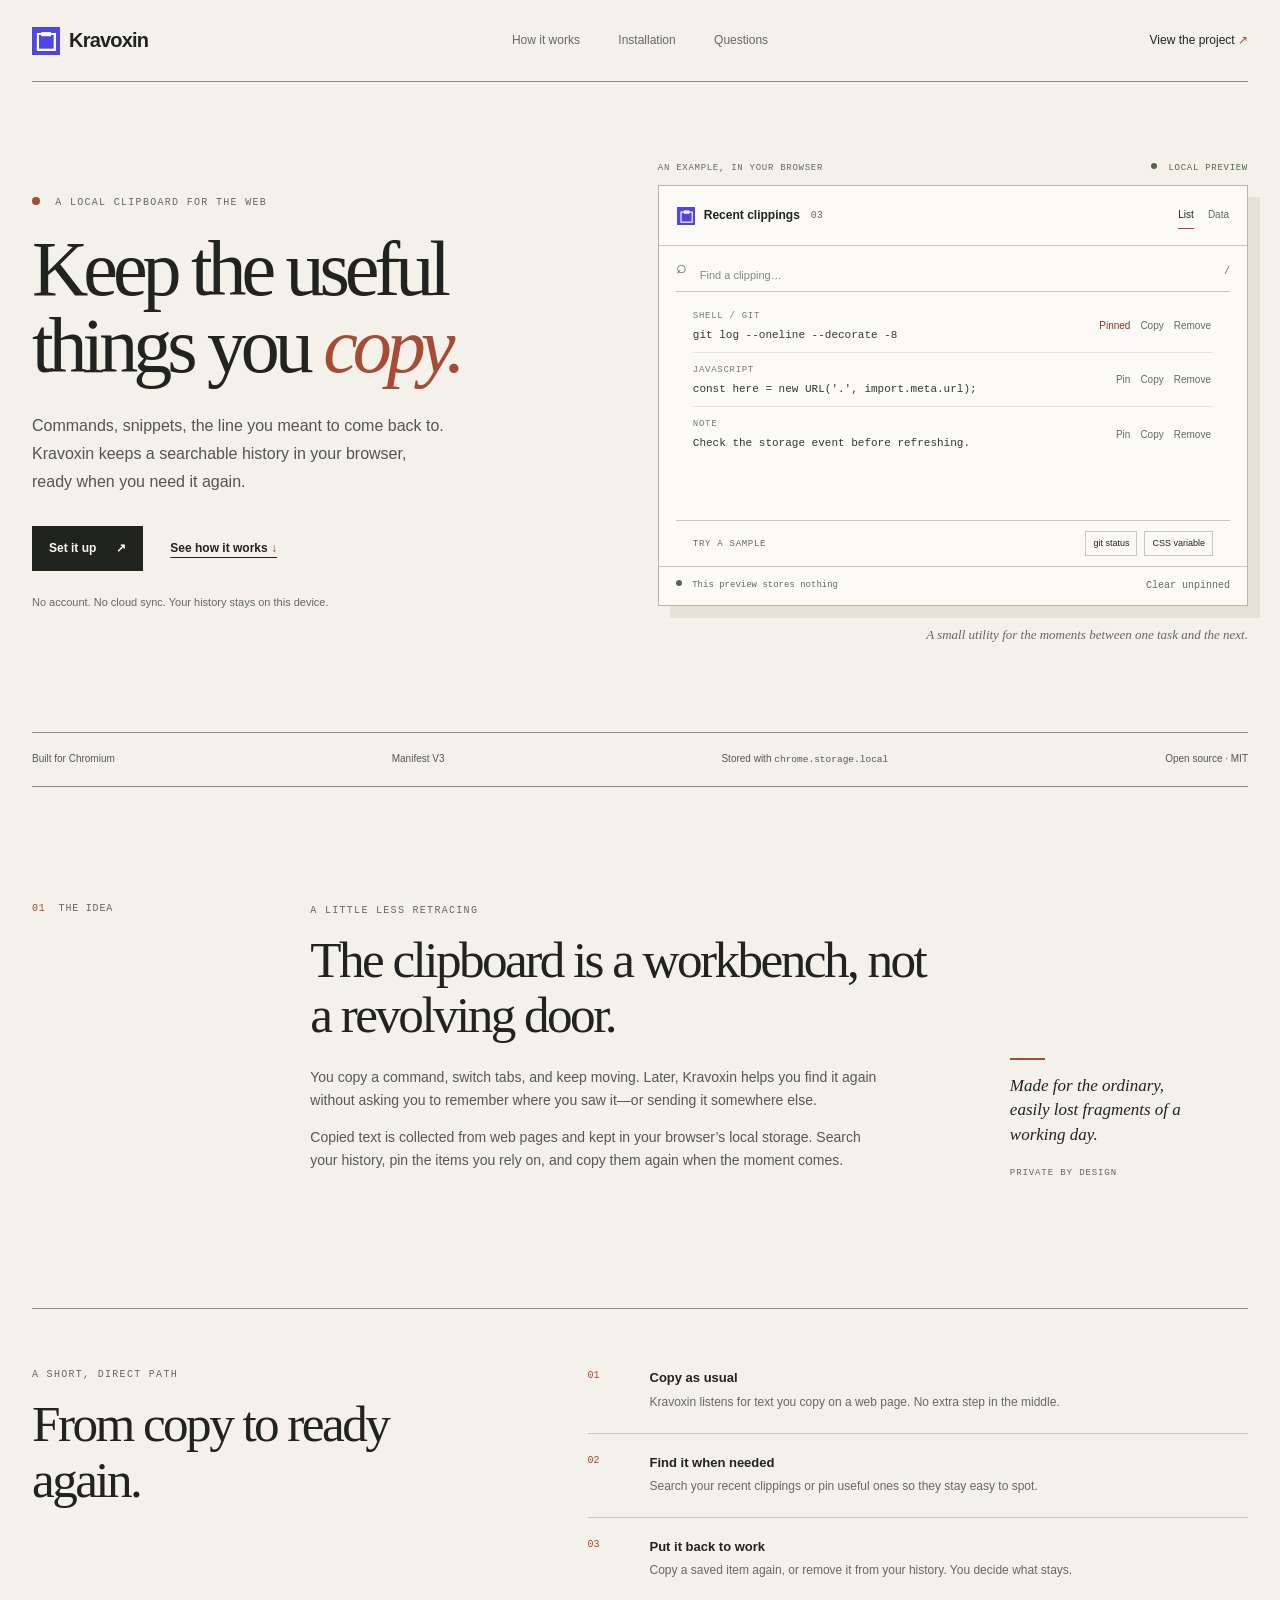
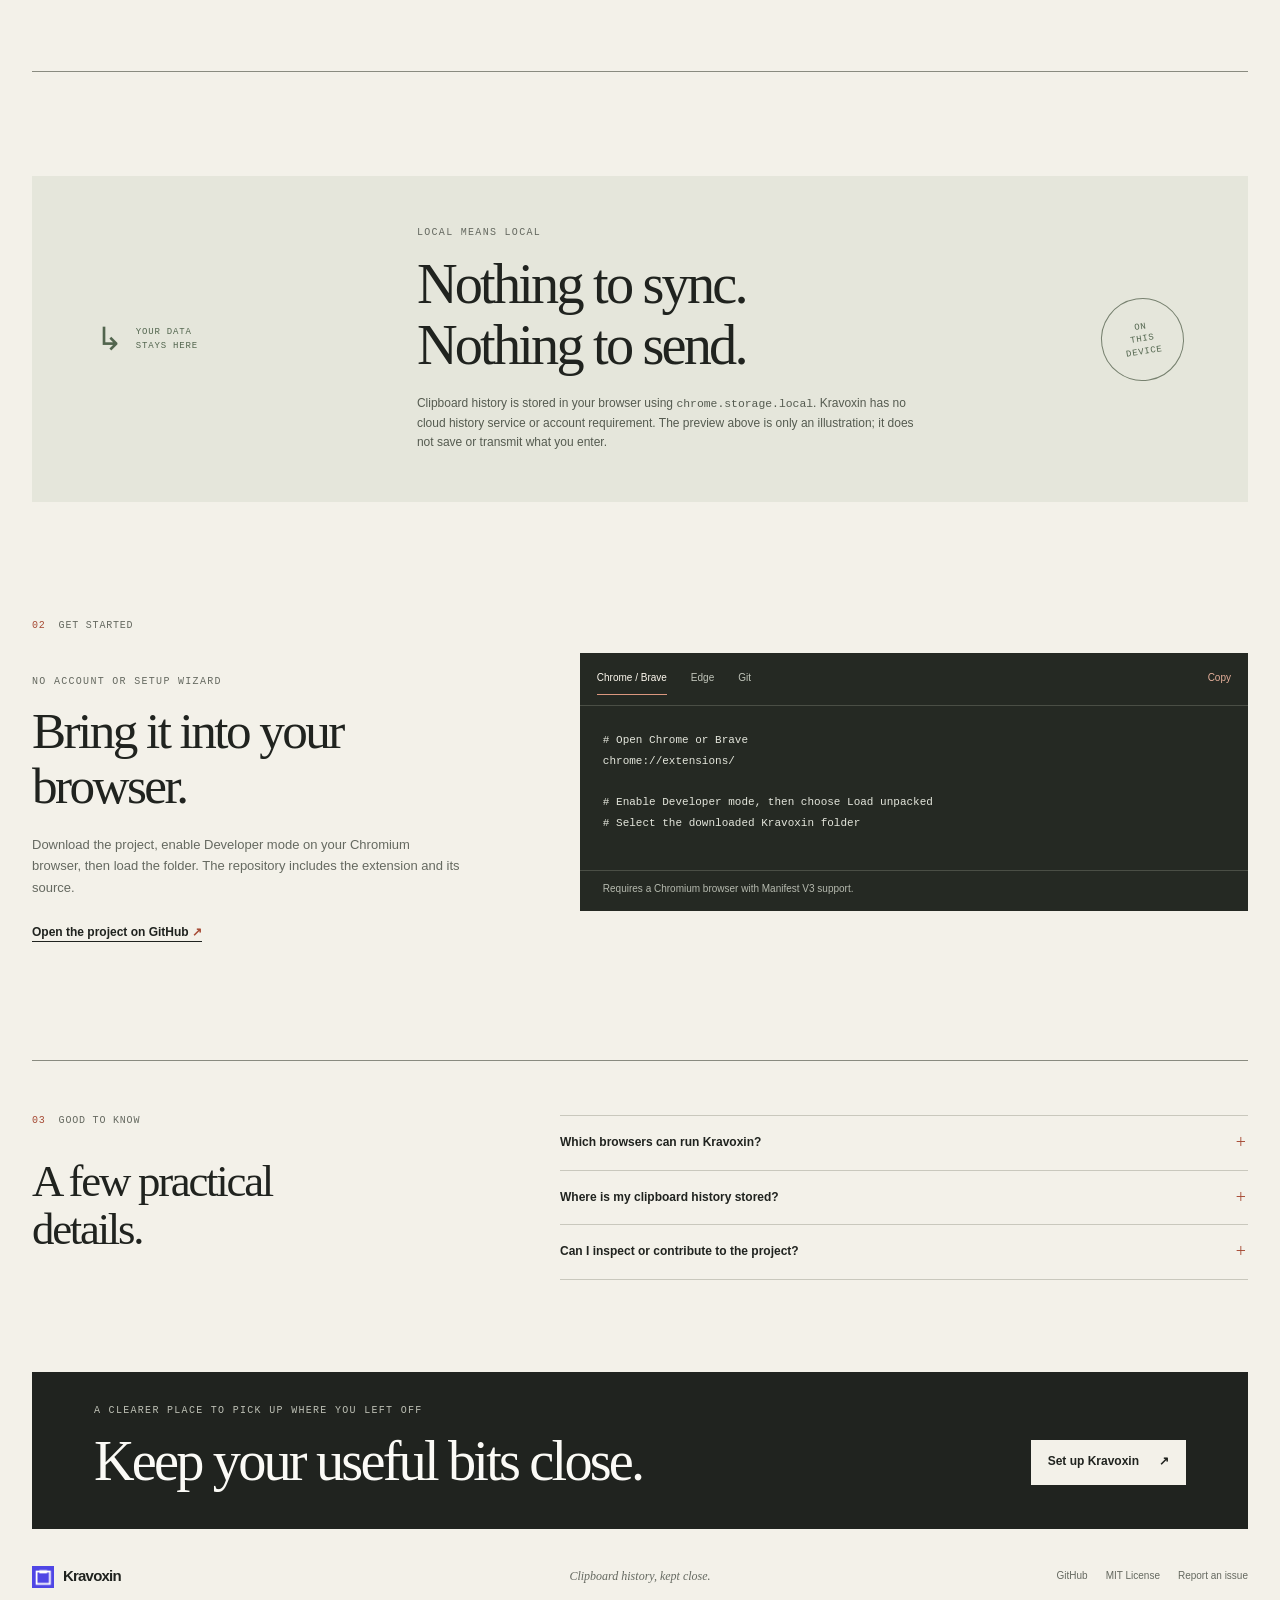
==== commit 18d35704: "redesign landing page" ====
--- a/index.html
+++ b/index.html
@@ -3,756 +3,227 @@
 <head>
   <meta charset="utf-8">
   <meta name="viewport" content="width=device-width, initial-scale=1">
-  <title>Kravoxin — The Privacy-First Clipboard Platform for Builders</title>
-  <meta name="description" content="Capture every snippet, code block, and command with zero cloud latency. 100% client-side storage in Chrome, Brave, and Edge with Manifest V3.">
-  <meta name="theme-color" content="#f7f6f2">
+  <title>Kravoxin — A quieter place for what you copy</title>
+  <meta name="description" content="Keep the commands, notes, and code you copy close at hand. Kravoxin is a private, local-first clipboard history extension for Chromium browsers.">
+  <meta name="theme-color" content="#f3f1e9">
   <meta property="og:type" content="website">
-  <meta property="og:title" content="Kravoxin — The Privacy-First Clipboard Platform for Builders">
-  <meta property="og:description" content="Automatic capture, zero-latency local search, and 100% client-side storage in your browser.">
+  <meta property="og:title" content="Kravoxin — A quieter place for what you copy">
+  <meta property="og:description" content="A private, local-first clipboard history for the browser.">
   <meta property="og:image" content="assets/banner.png">
-
-  <!-- Favicon -->
   <link rel="icon" type="image/png" href="assets/icons/icon48.png">
-
-  <!-- Canonical -->
   <link rel="canonical" href="https://rohan-shridhar.github.io/Kravoxin/">
-  <meta property="og:url" content="https://rohan-shridhar.github.io/Kravoxin/">
-
-  <!-- Structured Data: SoftwareApplication -->
-  <script type="application/ld+json">
-  {
-    "@context": "https://schema.org",
-    "@type": "SoftwareApplication",
-    "name": "Kravoxin",
-    "description": "A lightweight, modern Chrome Extension that automatically captures and saves your clipboard history locally with 100% privacy.",
-    "applicationCategory": "DeveloperApplication",
-    "operatingSystem": "Chrome, Brave, Edge, Chromium (Windows, macOS, Linux)",
-    "softwareRequirements": "Chromium 88+ or newer",
-    "downloadUrl": "https://github.com/Rohan-Shridhar/Kravoxin",
-    "sameAs": "https://github.com/Rohan-Shridhar/Kravoxin"
-  }
-  </script>
-
-  <!-- Structured Data: FAQPage -->
-  <script type="application/ld+json">
-  {
-    "@context": "https://schema.org",
-    "@type": "FAQPage",
-    "mainEntity": [
-      {
-        "@type": "Question",
-        "name": "What does Kravoxin do?",
-        "acceptedAnswer": {
-          "@type": "Answer",
-          "text": "Kravoxin captures every text snippet, code block, and command you copy in your browser and stores it in your local browser storage. You can search history, pin critical snippets, and re-copy items with one click."
-        }
-      },
-      {
-        "@type": "Question",
-        "name": "Does Kravoxin send any data to external servers?",
-        "acceptedAnswer": {
-          "@type": "Answer",
-          "text": "No. Kravoxin is 100% local-first. All clippings are stored exclusively inside chrome.storage.local on your machine. Exactly zero bytes leave your computer."
-        }
-      },
-      {
-        "@type": "Question",
-        "name": "Which browsers are supported?",
-        "acceptedAnswer": {
-          "@type": "Answer",
-          "text": "Kravoxin supports all modern Chromium-based browsers that implement Manifest V3, including Google Chrome, Brave Browser, Microsoft Edge, Arc, Chromium, Vivaldi, and Opera."
-        }
-      },
-      {
-        "@type": "Question",
-        "name": "How is Kravoxin different from OS clipboard managers?",
-        "acceptedAnswer": {
-          "@type": "Answer",
-          "text": "OS clipboard tools often wipe history upon reboot, lack specialized code and secret management, or require heavy background daemon processes. Kravoxin runs natively inside your browser sandbox with sub-millisecond search and zero background battery drain."
-        }
-      }
-    ]
-  }
-  </script>
-
-  <!-- UnvibeCode-Inspired Modernist Stylesheet -->
   <link rel="stylesheet" href="style.css">
 </head>
 <body>
-  <!-- Accessible Skip Link -->
-  <a class="skip" href="#main">Skip to content</a>
-
-  <div class="frame">
-    <!-- ==========================================================================
-         Header & Navigation (UnvibeCode Style)
-         ========================================================================== -->
-    <header>
-      <a class="brand" href="#main" aria-label="Kravoxin home">
-        <img src="assets/icons/icon48.png" alt="" class="brand-badge-icon" width="24" height="24">
-        Kravoxin<span>Extension</span>
+  <a class="skip-link" href="#main">Skip to content</a>
+
+  <div class="page-shell">
+    <header class="site-header">
+      <a class="wordmark" href="#top" aria-label="Kravoxin home">
+        <img src="assets/icons/icon48.png" alt="" width="28" height="28">
+        <span>Kravoxin</span>
       </a>
-      <nav aria-label="Main navigation">
-        <a href="#outputs">What you get</a>
-        <a href="#architecture">Architecture</a>
-        <a href="#comparison">Compare</a>
-        <a href="#faq">FAQ</a>
-        <a class="star" href="https://github.com/Rohan-Shridhar/Kravoxin" target="_blank" rel="noopener noreferrer">
-          <span aria-hidden="true">☆</span> Star on GitHub
-        </a>
+      <nav class="site-nav" aria-label="Main navigation">
+        <a href="#how-it-works">How it works</a>
+        <a href="#install">Installation</a>
+        <a href="#questions">Questions</a>
       </nav>
+      <a class="header-link" href="https://github.com/Rohan-Shridhar/Kravoxin" target="_blank" rel="noopener noreferrer">
+        View the project <span aria-hidden="true">↗</span>
+      </a>
     </header>
 
     <main id="main">
-      <!-- ==========================================================================
-           Hero Section (2-Column Grid)
-           ========================================================================== -->
-      <section class="hero" aria-labelledby="hero-title">
-        <!-- Hero Left Column: Copy & Quickstart -->
+      <section class="hero" id="top" aria-labelledby="hero-title">
         <div class="hero-copy">
-          <p class="eyebrow">CHROME EXTENSION · 100% CLIENT-SIDE STORAGE</p>
-          <h1 id="hero-title">Capture every snippet. Never lose context.</h1>
-          <p class="lede">Kravoxin records and organizes your clipboard history directly in your browser. Zero cloud latency, zero external telemetry, and 100% client-side storage.</p>
-          <p class="fomo">You copy hundreds of code blocks, tokens, and commands every day. Where do they go?</p>
-          
-          <div class="actions">
-            <a class="button primary" href="#get-started">Get started <span aria-hidden="true">&nbsp;↗</span></a>
-            <a class="button secondary" href="#architecture">Explore architecture</a>
-          </div>
-
-          <div class="install-mini">
-            <code id="quick-command">git clone https://github.com/Rohan-Shridhar/Kravoxin.git</code>
-            <button class="copy" data-copy="quick-command" aria-label="Copy clone command">Copy</button>
-          </div>
-          
-          <p class="subnote">Manifest V3 &nbsp; / &nbsp; Chrome, Brave, Edge &amp; Chromium &nbsp; / &nbsp; 0 Cloud Telemetry</p>
-        </div>
-
-        <!-- Hero Right Column: Live Interactive Kravoxin Simulator Panel -->
-        <div class="hero-visual sample-browser" aria-labelledby="sample-browser-title">
-          <div class="sample-browser-top">
-            <p class="eyebrow">EXPLORE KRAVOXIN SIMULATOR</p>
-            <button type="button" class="sample-watch" id="sample-watch" aria-haspopup="dialog">▷ Architecture modal</button>
-          </div>
-
-          <h2 id="sample-browser-title">Test the clipboard engine in real time.</h2>
-          <p class="sample-browser-intro">Click any sample snippet to inject it into local history, or test instant filtering.</p>
-
-          <!-- 4 Quick Sample Snippet Cards -->
-          <div class="sample-repo-grid">
-            <div class="sample-repo-card" role="button" tabindex="0" data-snippet="git clone https://github.com/Rohan-Shridhar/Kravoxin.git" aria-label="Copy Git clone snippet">
-              <span class="sample-repo-kind">Shell / Git</span>
-              <span class="sample-repo-name">git clone Kravoxin<span aria-hidden="true">↗</span></span>
-              <span class="sample-repo-stat"><strong>Instant capture</strong> into history</span>
-              <span class="sample-repo-areas">Click to copy snippet</span>
-            </div>
-
-            <div class="sample-repo-card" role="button" tabindex="0" data-snippet="chrome.storage.local.get(['history'], (res) => console.log(res));" aria-label="Copy Extension API snippet">
-              <span class="sample-repo-kind">Extension API</span>
-              <span class="sample-repo-name">chrome.storage.local<span aria-hidden="true">↗</span></span>
-              <span class="sample-repo-stat"><strong>Local-first schema</strong></span>
-              <span class="sample-repo-areas">Click to copy snippet</span>
-            </div>
-
-            <div class="sample-repo-card" role="button" tabindex="0" data-snippet="curl -H 'Authorization: Bearer sk-live_9428571' https://api.service.com/v1" aria-label="Copy API Key snippet">
-              <span class="sample-repo-kind">API Secret</span>
-              <span class="sample-repo-name">curl Auth Header<span aria-hidden="true">↗</span></span>
-              <span class="sample-repo-stat"><strong>0 bytes transmitted</strong></span>
-              <span class="sample-repo-areas">Click to copy snippet</span>
-            </div>
-
-            <div class="sample-repo-card" role="button" tabindex="0" data-snippet="export DATABASE_URL='postgresql://postgres:secret@localhost:5432/kravoxin'" aria-label="Copy Database URL snippet">
-              <span class="sample-repo-kind">Environment</span>
-              <span class="sample-repo-name">DATABASE_URL<span aria-hidden="true">↗</span></span>
-              <span class="sample-repo-stat"><strong>Client-side sandbox</strong></span>
-              <span class="sample-repo-areas">Click to copy snippet</span>
-            </div>
-          </div>
-
-          <!-- Interactive Virtual Kravoxin Extension Box -->
-          <div class="simulator-box" id="virtual-simulator">
-            <div class="sim-header">
-              <div class="sim-title">
-                <img src="assets/icons/icon16.png" alt="" width="16" height="16">
-                <span>Kravoxin Extension (Simulated)</span>
+          <p class="kicker"><span class="status-mark" aria-hidden="true"></span> A LOCAL CLIPBOARD FOR THE WEB</p>
+          <h1 id="hero-title">Keep the useful things you <em>copy.</em></h1>
+          <p class="hero-description">Commands, snippets, the line you meant to come back to. Kravoxin keeps a searchable history in your browser, ready when you need it again.</p>
+          <div class="hero-actions">
+            <a class="button button-dark" href="#install">Set it up <span aria-hidden="true">↗</span></a>
+            <a class="text-link" href="#how-it-works">See how it works <span aria-hidden="true">↓</span></a>
+          </div>
+          <p class="hero-note">No account. No cloud sync. Your history stays on this device.</p>
+        </div>
+
+        <div class="preview-wrap" aria-label="Interactive example of the Kravoxin clipboard">
+          <div class="preview-caption">
+            <span>AN EXAMPLE, IN YOUR BROWSER</span>
+            <span class="live-note"><i aria-hidden="true"></i> LOCAL PREVIEW</span>
+          </div>
+          <div class="clipboard">
+            <div class="clipboard-head">
+              <div class="clipboard-title">
+                <img src="assets/icons/icon16.png" alt="" width="18" height="18">
+                <span>Recent clippings</span>
+                <span class="item-count" id="item-count">03</span>
               </div>
-              <div class="sim-nav-tabs">
-                <button type="button" class="sim-tab-btn active" id="sim-tab-popup" data-sim-tab="popup">Popup UI</button>
-                <button type="button" class="sim-tab-btn" id="sim-tab-json" data-sim-tab="json">JSON Storage</button>
+              <div class="view-switch" role="tablist" aria-label="Preview format">
+                <button class="view-tab is-active" id="list-tab" type="button" role="tab" aria-selected="true" aria-controls="list-panel">List</button>
+                <button class="view-tab" id="data-tab" type="button" role="tab" aria-selected="false" aria-controls="data-panel">Data</button>
               </div>
             </div>
 
-            <!-- Tab 1: Live Popup List View -->
-            <div id="sim-pane-popup">
-              <div class="sim-search-bar">
-                <input type="text" id="sim-search-input" class="sim-search-input" placeholder="Filter clippings by text..." aria-label="Filter clipboard snippets">
+            <div class="preview-search" id="list-panel" role="tabpanel" aria-labelledby="list-tab">
+              <label class="sr-only" for="snippet-search">Search example clippings</label>
+              <span class="search-mark" aria-hidden="true">⌕</span>
+              <input id="snippet-search" type="search" placeholder="Find a clipping…" autocomplete="off">
+              <kbd>/</kbd>
+              <ol class="snippet-list" id="snippet-list" aria-live="polite"></ol>
+              <div class="preview-add">
+                <span>TRY A SAMPLE</span>
+                <button type="button" class="sample-button" data-sample="git">git status</button>
+                <button type="button" class="sample-button" data-sample="css">CSS variable</button>
               </div>
-
-              <div class="sim-list-container" id="sim-list-container">
-                <!-- Dynamically populated via script.js -->
-              </div>
-            </div>
-
-            <!-- Tab 2: Live Raw JSON Viewer View -->
-            <pre class="sim-json-view" id="sim-pane-json" aria-label="Raw chrome.storage.local JSON"><code>{}</code></pre>
-
-            <div class="sim-footer">
-              <span id="sim-status-stats">Storage: 4 items (100% Local)</span>
-              <button type="button" class="sim-clear-btn" id="sim-clear-btn" title="Remove unpinned items">Clean Unpinned</button>
-            </div>
-          </div>
-
-          <p class="sample-browser-outputs">Every captured snippet includes sortable timestamps and one-click recopying.</p>
-
-          <a class="sample-private" href="#get-started">
-            <span>
-              <strong>Install on your browser</strong>
-              <span>Load unpacked in developer mode in under 30 seconds.</span>
-            </span>
-            <span aria-hidden="true">→</span>
-          </a>
-
-          <!-- Architecture / Preview Modal Dialog -->
-          <dialog class="sample-demo" id="sample-demo-dialog" aria-labelledby="sample-demo-title">
-            <div class="sample-demo-head">
-              <strong id="sample-demo-title">Kravoxin Architecture in Action</strong>
-              <button type="button" id="sample-demo-close" aria-label="Close architecture modal">Close ×</button>
-            </div>
-
-            <figure class="demo-figure">
-              <svg class="demo-diagram-svg" viewBox="0 0 800 240" fill="none" xmlns="http://www.w3.org/2000/svg" aria-label="Kravoxin Architecture Flow Diagram">
-                <rect width="800" height="240" fill="#f7f6f2"/>
-                <rect x="30" y="40" width="200" height="150" fill="#ffffff" stroke="#35352e" stroke-width="1.5"/>
-                <text x="50" y="70" font-family="ui-monospace, monospace" font-size="12" font-weight="700" fill="#171714">01 / WEB PAGE</text>
-                <text x="50" y="98" font-family="ui-monospace, monospace" font-size="11" fill="#575750">User presses Ctrl+C</text>
-                <text x="50" y="118" font-family="ui-monospace, monospace" font-size="11" fill="#575750">content.js captures</text>
-                <text x="50" y="138" font-family="ui-monospace, monospace" font-size="11" fill="#575750">copy event listener</text>
-                <text x="50" y="165" font-family="ui-monospace, monospace" font-size="10" fill="#007f5d">✓ 0 latency DOM hook</text>
-
-                <path d="M230 115 L290 115" stroke="#35352e" stroke-width="1.5" marker-end="url(#arrow)"/>
-
-                <rect x="295" y="40" width="210" height="150" fill="#ffffff" stroke="#35352e" stroke-width="1.5"/>
-                <text x="315" y="70" font-family="ui-monospace, monospace" font-size="12" font-weight="700" fill="#171714">02 / BACKGROUND WORKER</text>
-                <text x="315" y="98" font-family="ui-monospace, monospace" font-size="11" fill="#575750">service_worker event</text>
-                <text x="315" y="118" font-family="ui-monospace, monospace" font-size="11" fill="#575750">Normalizes record:</text>
-                <text x="315" y="138" font-family="ui-monospace, monospace" font-size="11" fill="#575750">{ text, timestamp, fav }</text>
-                <text x="315" y="165" font-family="ui-monospace, monospace" font-size="10" fill="#007f5d">✓ Deduplicates &amp; timestamps</text>
-
-                <path d="M505 115 L565 115" stroke="#35352e" stroke-width="1.5" marker-end="url(#arrow)"/>
-
-                <rect x="570" y="40" width="200" height="150" fill="#ffffff" stroke="#35352e" stroke-width="1.5"/>
-                <text x="590" y="70" font-family="ui-monospace, monospace" font-size="12" font-weight="700" fill="#171714">03 / LOCAL STORAGE</text>
-                <text x="590" y="98" font-family="ui-monospace, monospace" font-size="11" fill="#575750">chrome.storage.local</text>
-                <text x="590" y="118" font-family="ui-monospace, monospace" font-size="11" fill="#575750">Persisted locally</text>
-                <text x="590" y="138" font-family="ui-monospace, monospace" font-size="11" fill="#575750">Zero external calls</text>
-                <text x="590" y="165" font-family="ui-monospace, monospace" font-size="10" fill="#007f5d">✓ 100% Client-Side</text>
-
-                <defs>
-                  <marker id="arrow" viewBox="0 0 10 10" refX="6" refY="5" markerWidth="6" markerHeight="6" orient="auto-start-reverse">
-                    <path d="M 0 1 L 7 5 L 0 9 z" fill="#35352e"/>
-                  </marker>
-                </defs>
-              </svg>
-              <figcaption>The Kravoxin event lifecycle: from DOM copy event to chrome.storage.local with zero external HTTP traffic.</figcaption>
-            </figure>
-          </dialog>
-        </div>
-      </section>
-
-      <!-- ==========================================================================
-           Four Practical Outputs / Feature Grid (UnvibeCode Style)
-           ========================================================================== -->
-      <section id="outputs" class="feature-grid" aria-label="Four practical outputs in review order">
-        <h2 class="sr-only">One extension. Four practical capabilities.</h2>
-        
-        <article class="feature">
-          <span class="number">01 / AUTOMATIC CAPTURE</span>
-          <h3>Zero-Latency History</h3>
-          <p>Every snippet copied across any web page is instantly captured and indexed in background memory with microsecond timestamps.</p>
-        </article>
-
-        <article class="feature">
-          <span class="number">02 / LOCAL PRIVACY</span>
-          <h3>Zero Cloud Latency</h3>
-          <p>Stored exclusively in <code>chrome.storage.local</code>. Zero analytics, zero tracking, and zero bytes sent to external cloud servers.</p>
-        </article>
-
-        <article class="feature">
-          <span class="number">03 / INSTANT PINNING</span>
-          <h3>Sub-Millisecond Search</h3>
-          <p>Filter thousands of historical clippings instantly with fuzzy search. Star and pin essential bash commands, tokens, or links.</p>
-        </article>
-
-        <article class="feature">
-          <span class="number">04 / MANIFEST V3</span>
-          <h3>Engineered for Speed</h3>
-          <p>Built with lightweight vanilla Web APIs without heavyweight frameworks, background bloat, or memory leaks.</p>
-        </article>
-      </section>
-
-      <!-- ==========================================================================
-           Performance & Privacy Benchmark Strip (UnvibeCode Style)
-           ========================================================================== -->
-      <section class="section understanding-metric study-impact" aria-labelledby="metric-title">
-        <div>
-          <p class="eyebrow">LOCAL STORAGE &amp; PRIVACY BENCHMARK</p>
-          <h2 id="metric-title">0 Cloud Bytes.<br><span class="impact-number">0.4ms</span><br>instant retrieval.</h2>
-        </div>
-        <div class="impact-detail">
-          <p>Kravoxin operates completely offline within your browser sandbox. <strong>100% of clipboard events</strong> remain on your machine.</p>
-          <a href="#architecture">Explore storage architecture &amp; specs →</a>
-        </div>
-      </section>
-
-      <!-- ==========================================================================
-           Browser Compatibility Marquee Strip (UnvibeCode Style)
-           ========================================================================== -->
-      <div id="uvc-logo-preview">
-        <section class="strip" aria-label="Compatible with all Chromium-based browsers">
-          <div class="heading">
-            <h3>Compatible with all modern Chromium browsers</h3>
-            <button type="button" id="ticker-toggle-btn" aria-pressed="false">Pause</button>
-          </div>
-
-          <div class="window">
-            <div class="track" id="browser-ticker-track">
-              <!-- Group 1 -->
-              <div class="group">
-                <div class="tile">
-                  <div class="tile-brand">
-                    <span class="tile-brand-name">Google Chrome</span>
-                    <span class="tile-sub">Chromium 88+</span>
-                  </div>
-                </div>
-                <div class="tile">
-                  <div class="tile-brand">
-                    <span class="tile-brand-name">Brave Browser</span>
-                    <span class="tile-sub">Shields Compatible</span>
-                  </div>
-                </div>
-                <div class="tile">
-                  <div class="tile-brand">
-                    <span class="tile-brand-name">Microsoft Edge</span>
-                    <span class="tile-sub">Windows &amp; macOS</span>
-                  </div>
-                </div>
-                <div class="tile">
-                  <div class="tile-brand">
-                    <span class="tile-brand-name">Arc Browser</span>
-                    <span class="tile-sub">Chromium Core</span>
-                  </div>
-                </div>
-                <div class="tile">
-                  <div class="tile-brand">
-                    <span class="tile-brand-name">Chromium</span>
-                    <span class="tile-sub">Open Source Base</span>
-                  </div>
-                </div>
-                <div class="tile">
-                  <div class="tile-brand">
-                    <span class="tile-brand-name">Vivaldi</span>
-                    <span class="tile-sub">Power User Ready</span>
-                  </div>
-                </div>
-                <div class="tile">
-                  <div class="tile-brand">
-                    <span class="tile-brand-name">Opera</span>
-                    <span class="tile-sub">Manifest V3</span>
-                  </div>
-                </div>
-              </div>
-
-              <!-- Group 2 (Duplicate for Seamless Loop) -->
-              <div class="group" aria-hidden="true">
-                <div class="tile">
-                  <div class="tile-brand">
-                    <span class="tile-brand-name">Google Chrome</span>
-                    <span class="tile-sub">Chromium 88+</span>
-                  </div>
-                </div>
-                <div class="tile">
-                  <div class="tile-brand">
-                    <span class="tile-brand-name">Brave Browser</span>
-                    <span class="tile-sub">Shields Compatible</span>
-                  </div>
-                </div>
-                <div class="tile">
-                  <div class="tile-brand">
-                    <span class="tile-brand-name">Microsoft Edge</span>
-                    <span class="tile-sub">Windows &amp; macOS</span>
-                  </div>
-                </div>
-                <div class="tile">
-                  <div class="tile-brand">
-                    <span class="tile-brand-name">Arc Browser</span>
-                    <span class="tile-sub">Chromium Core</span>
-                  </div>
-                </div>
-                <div class="tile">
-                  <div class="tile-brand">
-                    <span class="tile-brand-name">Chromium</span>
-                    <span class="tile-sub">Open Source Base</span>
-                  </div>
-                </div>
-                <div class="tile">
-                  <div class="tile-brand">
-                    <span class="tile-brand-name">Vivaldi</span>
-                    <span class="tile-sub">Power User Ready</span>
-                  </div>
-                </div>
-                <div class="tile">
-                  <div class="tile-brand">
-                    <span class="tile-brand-name">Opera</span>
-                    <span class="tile-sub">Manifest V3</span>
-                  </div>
-                </div>
-              </div>
-            </div>
-          </div>
-        </section>
+            </div>
+
+            <pre class="data-panel" id="data-panel" role="tabpanel" aria-labelledby="data-tab" hidden><code id="data-output"></code></pre>
+            <div class="clipboard-foot">
+              <span><i aria-hidden="true"></i> This preview stores nothing</span>
+              <button type="button" id="clear-unpinned">Clear unpinned</button>
+            </div>
+          </div>
+          <p class="preview-aside">A small utility for the moments between one task and the next.</p>
+        </div>
+      </section>
+
+      <div class="fact-line" aria-label="Product details">
+        <span>Built for Chromium</span>
+        <span>Manifest V3</span>
+        <span>Stored with <code>chrome.storage.local</code></span>
+        <span>Open source · MIT</span>
       </div>
 
-      <!-- ==========================================================================
-           Developer Feedback / Quotes (UnvibeCode Style)
-           ========================================================================== -->
-      <section class="section developer-feedback" aria-labelledby="feedback-title">
-        <div class="feedback-heading">
-          <div>
-            <h2 id="feedback-title">Kravoxin, in their words</h2>
-          </div>
-          <p class="feedback-source">Feedback from engineers building with local-first tooling.</p>
-        </div>
-
-        <div class="feedback-grid">
-          <figure class="feedback-card">
-            <blockquote>“The biggest friction in developer workflows is losing that bash one-liner or database token you copied 10 minutes ago. Kravoxin's zero-latency history makes context switching frictionless.”</blockquote>
-            <figcaption>
-              Alex Chen
-              <span>Systems Engineer, Cloud Infrastructure</span>
-            </figcaption>
-          </figure>
-
-          <figure class="feedback-card">
-            <blockquote>“Every commercial clipboard extension I tried bundled Google Analytics, remote scripts, or sent snippets to cloud sync. Kravoxin is strictly local in chrome.storage.local. 0 bytes leave my laptop.”</blockquote>
-            <figcaption>
-              Priya Sharma
-              <span>Security Researcher &amp; Full Stack Dev</span>
-            </figcaption>
-          </figure>
-        </div>
-      </section>
-
-      <!-- ==========================================================================
-           Quickstart & Terminal Section (UnvibeCode Style)
-           ========================================================================== -->
-      <section id="get-started" class="section split">
-        <div>
-          <p class="eyebrow">START WITH YOUR BROWSER</p>
-          <h2>Three quick steps.<br>Ready in seconds.</h2>
-          <p class="section-intro">Load Kravoxin directly into Chrome Developer Mode. No accounts, no subscriptions, and no cloud dependencies required.</p>
-          <div class="link-row">
-            <a href="https://github.com/Rohan-Shridhar/Kravoxin/blob/main/manifest.json" target="_blank" rel="noopener noreferrer">Manifest V3 specs ↗</a>
-            <a href="https://github.com/Rohan-Shridhar/Kravoxin/blob/main/LICENSE" target="_blank" rel="noopener noreferrer">Open source license ↗</a>
-          </div>
-        </div>
-
-        <div>
-          <div class="terminal">
-            <div class="terminal-head">
-              <div class="os-buttons" role="group" aria-label="Choose your installation method">
-                <button type="button" data-os="chrome" aria-pressed="true">Chrome / Brave</button>
-                <button type="button" data-os="edge" aria-pressed="false">Microsoft Edge</button>
-                <button type="button" data-os="git" aria-pressed="false">Git Clone</button>
-              </div>
-              <button class="copy" data-copy="commands" aria-label="Copy installation steps">Copy</button>
-            </div>
-
-            <pre class="code"><code id="commands"># 1. Open Google Chrome or Brave
+      <section class="story-section" id="how-it-works" aria-labelledby="story-title">
+        <div class="section-index">
+          <span>01</span>
+          <span>THE IDEA</span>
+        </div>
+        <div class="story-copy">
+          <p class="kicker">A LITTLE LESS RETRACING</p>
+          <h2 id="story-title">The clipboard is a workbench, not a revolving door.</h2>
+          <p>You copy a command, switch tabs, and keep moving. Later, Kravoxin helps you find it again without asking you to remember where you saw it—or sending it somewhere else.</p>
+          <p>Copied text is collected from web pages and kept in your browser’s local storage. Search your history, pin the items you rely on, and copy them again when the moment comes.</p>
+        </div>
+        <aside class="margin-note">
+          <span class="note-rule" aria-hidden="true"></span>
+          <p>Made for the ordinary, easily lost fragments of a working day.</p>
+          <span class="note-credit">PRIVATE BY DESIGN</span>
+        </aside>
+      </section>
+
+      <section class="process-section" aria-labelledby="process-title">
+        <div class="process-heading">
+          <p class="kicker">A SHORT, DIRECT PATH</p>
+          <h2 id="process-title">From copy to ready again.</h2>
+        </div>
+        <ol class="process-list">
+          <li>
+            <span class="process-number">01</span>
+            <div><h3>Copy as usual</h3><p>Kravoxin listens for text you copy on a web page. No extra step in the middle.</p></div>
+          </li>
+          <li>
+            <span class="process-number">02</span>
+            <div><h3>Find it when needed</h3><p>Search your recent clippings or pin useful ones so they stay easy to spot.</p></div>
+          </li>
+          <li>
+            <span class="process-number">03</span>
+            <div><h3>Put it back to work</h3><p>Copy a saved item again, or remove it from your history. You decide what stays.</p></div>
+          </li>
+        </ol>
+      </section>
+
+      <section class="privacy-section" aria-labelledby="privacy-title">
+        <div class="privacy-label">
+          <span class="privacy-symbol" aria-hidden="true">↳</span>
+          <span>YOUR DATA<br>STAYS HERE</span>
+        </div>
+        <div class="privacy-copy">
+          <p class="kicker">LOCAL MEANS LOCAL</p>
+          <h2 id="privacy-title">Nothing to sync.<br>Nothing to send.</h2>
+          <p>Clipboard history is stored in your browser using <code>chrome.storage.local</code>. Kravoxin has no cloud history service or account requirement. The preview above is only an illustration; it does not save or transmit what you enter.</p>
+        </div>
+        <div class="privacy-stamp" aria-label="Stored on this device">ON<br>THIS<br>DEVICE</div>
+      </section>
+
+      <section class="install-section" id="install" aria-labelledby="install-title">
+        <div class="install-intro">
+          <div class="section-index">
+            <span>02</span>
+            <span>GET STARTED</span>
+          </div>
+          <p class="kicker">NO ACCOUNT OR SETUP WIZARD</p>
+          <h2 id="install-title">Bring it into your browser.</h2>
+          <p>Download the project, enable Developer mode on your Chromium browser, then load the folder. The repository includes the extension and its source.</p>
+          <a class="text-link" href="https://github.com/Rohan-Shridhar/Kravoxin" target="_blank" rel="noopener noreferrer">Open the project on GitHub <span aria-hidden="true">↗</span></a>
+        </div>
+
+        <div class="install-console">
+          <div class="console-head">
+            <div class="console-tabs" role="group" aria-label="Choose browser installation instructions">
+              <button type="button" data-os="chrome" aria-pressed="true">Chrome / Brave</button>
+              <button type="button" data-os="edge" aria-pressed="false">Edge</button>
+              <button type="button" data-os="git" aria-pressed="false">Git</button>
+            </div>
+            <button type="button" class="copy-button" data-copy="commands" aria-label="Copy installation instructions">Copy</button>
+          </div>
+          <pre class="console-code"><code id="commands"># Open Chrome or Brave
 chrome://extensions/
 
-# 2. Toggle "Developer mode" in the top-right corner
-# 3. Click "Load unpacked" and select the Kravoxin folder</code></pre>
-
-            <p class="code-note">Requires any Chromium browser with Manifest V3 support (Chrome 88+).</p>
-          </div>
-        </div>
-      </section>
-
-      <!-- ==========================================================================
-           Supported Formats (UnvibeCode Language-Line Style)
-           ========================================================================== -->
-      <section class="section language-line" aria-labelledby="languages-title">
-        <h2 id="languages-title">Supported Formats</h2>
-        <div>
-          <div class="languages">
-            <span class="language">Plain Text</span>
-            <span class="language">Bash &amp; Shell</span>
-            <span class="language">TypeScript &amp; JS</span>
-            <span class="language">SQL Queries</span>
-            <span class="language">JSON / YAML</span>
-            <span class="language">Markdown</span>
-            <span class="language">API Keys &amp; Tokens</span>
-            <span class="language">HTML / CSS</span>
-          </div>
-          <p class="fine">Captures standard clipboard text MIME formats. Stored items preserve line breaks, indentation, and formatting with timestamp sorting.</p>
-        </div>
-      </section>
-
-      <!-- ==========================================================================
-           Architecture Deep Dive Section (UnvibeCode Style)
-           ========================================================================== -->
-      <section class="section" id="architecture">
-        <p class="eyebrow">EXTENSION ARCHITECTURE / LOCAL-FIRST</p>
-        <h2>How Kravoxin manages your clipboard securely.</h2>
-        <p class="sample-summary">Kravoxin is architected to prioritize zero cloud latency, low RAM overhead, and total user privacy using modern Manifest V3 service workers.</p>
-
-        <div class="sample-output-grid">
-          <article>
-            <p class="eyebrow">01 / CONTENT SCRIPT HOOK</p>
-            <h3>Instant DOM Capture</h3>
-            <p>A lightweight content script listens for copy events without polling or keyboard recording. Only text explicitly copied is transmitted to the worker.</p>
-            <a class="button primary" href="#get-started">Install Kravoxin →</a>
-          </article>
-
-          <article>
-            <p class="eyebrow">02 / LOCAL DATA STORE</p>
-            <h3>chrome.storage.local</h3>
-            <p>Clippings are stored in an indexed chronological array with <code>yyyymmddhhmmss</code> timestamps and favorite flags. Zero remote database sync.</p>
-            <a class="button secondary" href="https://github.com/Rohan-Shridhar/Kravoxin/blob/main/scripts/storage.js" target="_blank" rel="noopener noreferrer">View storage.js →</a>
-          </article>
-
-          <article>
-            <p class="eyebrow">03 / POPUP RENDERER</p>
-            <h3>Zero-Framework UI</h3>
-            <p>The popup interface renders with vanilla JavaScript, providing sub-millisecond filtering, 1-click re-copying, and selective garbage collection.</p>
-            <a class="button secondary" href="https://github.com/Rohan-Shridhar/Kravoxin/blob/main/popup/popup.js" target="_blank" rel="noopener noreferrer">View popup.js →</a>
-          </article>
-        </div>
-      </section>
-
-      <!-- ==========================================================================
-           Developer Guides & Resources (UnvibeCode Style)
-           ========================================================================== -->
-      <section id="resources" class="section">
-        <div class="resources-head">
-          <div>
-            <p class="eyebrow">DEVELOPER RESOURCES</p>
-            <h2>Guides for extension developers and builders.</h2>
-          </div>
-        </div>
-
-        <div class="resource-grid">
-          <article class="resource">
-            <span class="number">GUIDE</span>
-            <h3>Building Privacy-First Manifest V3 Extensions</h3>
-            <p>Explore service worker lifecycles, permissions scoping, and why minimizing permissions builds user trust.</p>
-            <a href="https://github.com/Rohan-Shridhar/Kravoxin/blob/main/README.md" target="_blank" rel="noopener noreferrer">Read the guide ↗</a>
-          </article>
-
-          <article class="resource">
-            <span class="number">SPEC</span>
-            <h3>Storage Schema &amp; Timestamping Spec</h3>
-            <p>Understand the chronological normalization schema and how timestamps enable deterministic sorting.</p>
-            <a href="https://github.com/Rohan-Shridhar/Kravoxin/blob/main/plan.md" target="_blank" rel="noopener noreferrer">Explore the roadmap ↗</a>
-          </article>
-
-          <article class="resource">
-            <span class="number">CONTRIBUTE</span>
-            <h3>Open Source Contribution Guidelines</h3>
-            <p>Join the Kravoxin repository, report bugs, propose new features, and help shape future phases.</p>
-            <a href="https://github.com/Rohan-Shridhar/Kravoxin/blob/main/CONTRIBUTING.md" target="_blank" rel="noopener noreferrer">Contributing guide ↗</a>
-          </article>
-        </div>
-      </section>
-
-      <!-- ==========================================================================
-           Comparison Table (UnvibeCode Style)
-           ========================================================================== -->
-      <section class="section" id="comparison" aria-labelledby="comparison-title">
-        <p class="eyebrow">KRAVOXIN VS OTHER CLIPBOARD MANAGERS</p>
-        <h2 id="comparison-title">Compare privacy, speed, and footprint.</h2>
-        <p class="comparison-intro">Most clipboard tools sacrifice privacy for cloud features or clutter your OS with background processes. Kravoxin runs natively inside your browser sandbox.</p>
-
-        <div class="comparison-scroll" tabindex="0" role="region" aria-label="Clipboard tool comparison">
-          <table class="comparison-table">
-            <caption>Kravoxin vs Alternative Clipboard Solutions</caption>
-            <thead>
-              <tr>
-                <th scope="col">Solution</th>
-                <th scope="col">Storage &amp; Privacy</th>
-                <th scope="col">Search &amp; Pinning</th>
-                <th scope="col">Network &amp; Cloud Telemetry</th>
-              </tr>
-            </thead>
-            <tbody>
-              <tr>
-                <th scope="row">OS Native (Win+V / macOS)</th>
-                <td>Stored in OS buffer; frequently wiped on system reboot or lacks fine-grained history.</td>
-                <td>Basic history view, no fuzzy code search, limited formatting support.</td>
-                <td>May sync across Microsoft / Apple accounts depending on OS settings.</td>
-              </tr>
-              <tr>
-                <th scope="row">Cloud Clipboard Apps</th>
-                <td>Stored on external third-party servers; requires user sign-in and cloud accounts.</td>
-                <td>Rich search across devices, but dependent on cloud network connectivity.</td>
-                <td>Continuous network sync; transmits confidential tokens and sensitive clips to servers.</td>
-              </tr>
-              <tr>
-                <th scope="row">Commercial Chrome Extensions</th>
-                <td>Often closed-source; may contain Google Analytics, trackers, or monetization scripts.</td>
-                <td>Varies; frequently bloated with ads, upgrade prompts, or premium subscriptions.</td>
-                <td>Sends telemetry, crash reports, or user behavior events over HTTP.</td>
-              </tr>
-              <tr class="comparison-highlight">
-                <th scope="row">Kravoxin (Open Source)</th>
-                <td>100% Client-Side in chrome.storage.local. Never leaves your local machine.</td>
-                <td>Instant instant-filter search, one-click pinning, formatted timestamps, selective delete.</td>
-                <td>Zero network requests. 0 bytes leave your machine. 100% open source.</td>
-              </tr>
-            </tbody>
-          </table>
-        </div>
-      </section>
-
-      <!-- ==========================================================================
-           FAQ Accordion (UnvibeCode Style)
-           ========================================================================== -->
-      <section class="section faq" id="faq" aria-labelledby="faq-title">
-        <div>
-          <p class="eyebrow">ENGINEERS ASK</p>
-          <h2 id="faq-title">Local storage.<br>Complete control.</h2>
-        </div>
-
-        <div>
-          <details open>
-            <summary>What does Kravoxin do?</summary>
-            <p>Kravoxin captures every text snippet, code block, and command you copy on web pages and indexes it in your browser's local storage. You can view chronological history, search snippets instantly, star critical items, and re-copy them to your clipboard with one click.</p>
+# Enable Developer mode, then choose Load unpacked
+# Select the downloaded Kravoxin folder</code></pre>
+          <p class="console-foot">Requires a Chromium browser with Manifest V3 support.</p>
+        </div>
+      </section>
+
+      <section class="faq-section" id="questions" aria-labelledby="faq-title">
+        <div class="faq-intro">
+          <div class="section-index">
+            <span>03</span>
+            <span>GOOD TO KNOW</span>
+          </div>
+          <h2 id="faq-title">A few practical details.</h2>
+        </div>
+        <div class="faq-list">
+          <details>
+            <summary>Which browsers can run Kravoxin?</summary>
+            <p>Kravoxin is built for modern Chromium-based browsers that support Manifest V3, including Chrome, Brave, and Microsoft Edge.</p>
           </details>
-
           <details>
-            <summary>Does Kravoxin transmit any clipboard data to cloud servers?</summary>
-            <p><strong>Zero bytes.</strong> Kravoxin is strictly local-first. All clippings are stored inside <code>chrome.storage.local</code> within your browser sandbox. There are no remote API servers, no telemetry trackers, and no analytics beacons.</p>
+            <summary>Where is my clipboard history stored?</summary>
+            <p>In your browser’s local extension storage. The landing-page preview is separate and does not persist any sample data.</p>
           </details>
-
           <details>
-            <summary>How do I install Kravoxin in Chrome, Brave, or Edge?</summary>
-            <p>Clone or download the repository, navigate to <code>chrome://extensions/</code> (or <code>edge://extensions/</code>), toggle <strong>Developer mode</strong> on in the upper-right corner, and click <strong>Load unpacked</strong>. Select the Kravoxin repository folder, and the extension is instantly active.</p>
+            <summary>Can I inspect or contribute to the project?</summary>
+            <p>Yes. The source and contribution information are available in the <a href="https://github.com/Rohan-Shridhar/Kravoxin" target="_blank" rel="noopener noreferrer">public GitHub repository</a>.</p>
           </details>
-
-          <details>
-            <summary>What happens when I clear history?</summary>
-            <p>Clicking <strong>Clear All</strong> cleans all unstarred snippets from local storage, keeping your favorite pinned snippets intact. You can also delete individual snippets at any time with the trash can icon.</p>
-          </details>
-
-          <details>
-            <summary>Why is Manifest V3 compliance important?</summary>
-            <p>Manifest V3 ensures that the extension uses event-driven service workers that sleep when not in use. This prevents battery drain, reduces background memory usage to near zero, and complies with modern Chrome security standards.</p>
-          </details>
-
-          <details>
-            <summary>Can I use Kravoxin with keyboard shortcuts?</summary>
-            <p>Yes. You can assign a custom keyboard shortcut to open the Kravoxin popup by visiting <code>chrome://extensions/shortcuts</code> in your browser.</p>
-          </details>
-
-          <details>
-            <summary>Is Kravoxin completely free and open source?</summary>
-            <p>Yes. Kravoxin is released under the MIT Open Source License. You are free to inspect the source code, modify it, or contribute improvements on GitHub.</p>
-          </details>
-        </div>
-      </section>
-
-      <!-- ==========================================================================
-           AI Assistant & Bug Diagnostics Section (UnvibeCode Style)
-           ========================================================================== -->
-      <section class="section assistant-chat" aria-labelledby="assistant-title">
-        <h2 id="assistant-title">Set up Kravoxin or diagnose your environment.</h2>
-        <p>Copy the prompt to configure Kravoxin with your AI coding assistant, or launch an automated issue report.</p>
-
-        <div class="actions">
-          <button class="button secondary" type="button" data-copy="assistant-prompt">Copy assistant setup prompt</button>
-          <a class="button primary" href="https://chatgpt.com/" target="_blank" rel="noopener noreferrer">Chat with ChatGPT ↗</a>
-          <a class="button secondary" href="https://claude.ai/" target="_blank" rel="noopener noreferrer">Chat with Claude ↗</a>
-        </div>
-
-        <details class="setup-prompt">
-          <summary>View assistant setup prompt</summary>
-          <p id="assistant-prompt">How do I install and configure the Kravoxin Chrome Extension (v1.4.0) for my browser? Use https://github.com/Rohan-Shridhar/Kravoxin. Explain how Manifest V3 service workers interact with chrome.storage.local to provide 100% client-side privacy, how content scripts capture copy events, and how to verify that zero external network requests are made.</p>
-        </details>
-
-        <!-- Diagnostic / GitHub Issue Generator Box -->
-        <div class="diagnostics-box" id="diagnostics-box">
-          <p class="eyebrow">AUTOMATED DIAGNOSTICS &amp; BUG REPORT</p>
-          <h3>Generate a Pre-filled GitHub Issue</h3>
-          <p class="diag-intro">Your browser and environment have been detected automatically below. Submit to open a pre-filled issue ticket on GitHub.</p>
-
-          <form id="bug-report-form" class="diag-form">
-            <div class="diag-form-row">
-              <div class="diag-field">
-                <label for="bug-title-input">Issue Title</label>
-                <input type="text" id="bug-title-input" placeholder="e.g. Snippet formatting issue in Brave" required>
-              </div>
-
-              <div class="diag-field">
-                <label for="bug-category-select">Category</label>
-                <select id="bug-category-select">
-                  <option value="Bug">Bug Report</option>
-                  <option value="Feature">Feature Request</option>
-                  <option value="Performance">Performance Inquiry</option>
-                  <option value="Storage">Local Storage / Schema</option>
-                </select>
-              </div>
-            </div>
-
-            <div class="diag-field">
-              <label for="bug-env-field">Detected Environment (Auto)</label>
-              <input type="text" id="bug-env-field" readonly value="Detecting browser and operating system...">
-            </div>
-
-            <div class="diag-field">
-              <label for="bug-desc-input">Description / Steps to Reproduce</label>
-              <textarea id="bug-desc-input" placeholder="Describe what you observed and steps to reproduce..." required></textarea>
-            </div>
-
-            <div class="actions" style="margin-bottom: 0;">
-              <button type="submit" class="button primary">Open GitHub Issue Generator ↗</button>
-            </div>
-          </form>
-        </div>
-      </section>
-
-      <!-- ==========================================================================
-           Bottom Call to Action (UnvibeCode Style)
-           ========================================================================== -->
-      <section class="bottom">
-        <div>
-          <h2>Take control of your clipboard.</h2>
-          <p>Zero cloud latency. 100% open source.</p>
-        </div>
-        <a class="button primary" href="#get-started">Start with Kravoxin ↗</a>
+        </div>
+      </section>
+
+      <section class="closing" aria-labelledby="closing-title">
+        <p class="kicker">A CLEARER PLACE TO PICK UP WHERE YOU LEFT OFF</p>
+        <div class="closing-row">
+          <h2 id="closing-title">Keep your useful bits close.</h2>
+          <a class="button button-light" href="#install">Set up Kravoxin <span aria-hidden="true">↗</span></a>
+        </div>
       </section>
     </main>
 
-    <!-- ==========================================================================
-         Footer (UnvibeCode Style)
-         ========================================================================== -->
-    <footer>
-      <a class="brand" href="#main">
-        Kravoxin<span>Extension</span>
+    <footer class="site-footer">
+      <a class="wordmark" href="#top">
+        <img src="assets/icons/icon48.png" alt="" width="24" height="24">
+        <span>Kravoxin</span>
       </a>
-      <div class="links">
+      <p>Clipboard history, kept close.</p>
+      <div class="footer-links">
         <a href="https://github.com/Rohan-Shridhar/Kravoxin" target="_blank" rel="noopener noreferrer">GitHub</a>
-        <a href="https://github.com/Rohan-Shridhar/Kravoxin/blob/main/README.md" target="_blank" rel="noopener noreferrer">Documentation</a>
-        <a href="https://github.com/Rohan-Shridhar/Kravoxin/blob/main/CONTRIBUTING.md" target="_blank" rel="noopener noreferrer">Contributing</a>
-        <a href="https://github.com/Rohan-Shridhar/Kravoxin/blob/main/LICENSE" target="_blank" rel="noopener noreferrer">License</a>
-        <a href="https://github.com/Rohan-Shridhar/Kravoxin/issues" target="_blank" rel="noopener noreferrer">Issues</a>
-        <a href="https://rohan-mirjankar.carrd.co/" target="_blank" rel="noopener noreferrer">Creator</a>
+        <a href="https://github.com/Rohan-Shridhar/Kravoxin/blob/main/LICENSE" target="_blank" rel="noopener noreferrer">MIT License</a>
+        <a href="https://github.com/Rohan-Shridhar/Kravoxin/issues" target="_blank" rel="noopener noreferrer">Report an issue</a>
       </div>
     </footer>
   </div>
 
-  <!-- Screen reader live status notification -->
-  <div class="sr-only" role="status" aria-live="polite" id="copy-status"></div>
-
-  <!-- Interactive JavaScript -->
+  <div class="sr-only" role="status" aria-live="polite" id="page-status"></div>
   <script src="script.js"></script>
 </body>
 </html>
--- a/style.css
+++ b/style.css
@@ -1,20 +1,18 @@
-/* ==========================================================================
-   Kravoxin — Modernist Editorial / Technical Blueprint Stylesheet
-   Design Language: UnvibeCode (https://financeflash.github.io/unvibecode/)
-   Palette: Warm Paper (#f7f6f2), Deep Ink (#171714), Muted Graphite (#575750),
-            Border Line (#35352e), Soft Tone (#e9e8e1), Emerald (#007f5d).
-   ========================================================================== */
-
 :root {
-  --paper: #f7f6f2;
-  --ink: #171714;
-  --muted: #575750;
-  --line: #35352e;
-  --soft: #e9e8e1;
-  --soft-hover: #deddd4;
-  --emerald: #007f5d;
-  --emerald-accent: #009c72;
-  --mono: ui-monospace, SFMono-Regular, Consolas, "Liberation Mono", monospace;
+  color-scheme: light;
+  --paper: #f3f1e9;
+  --paper-deep: #e9e6dc;
+  --surface: #fbfaf6;
+  --ink: #20231f;
+  --muted: #656960;
+  --line: #c9c8bd;
+  --line-dark: #898b80;
+  --rust: #a64b35;
+  --rust-dark: #813824;
+  --green: #52654e;
+  --mono: "SFMono-Regular", Consolas, "Liberation Mono", monospace;
+  --sans: "Segoe UI", "Helvetica Neue", Arial, sans-serif;
+  --serif: Georgia, "Times New Roman", serif;
 }
 
 * {
@@ -30,28 +28,20 @@
   margin: 0;
   background: var(--paper);
   color: var(--ink);
-  font-family: Arial, Helvetica, sans-serif;
-  font-size: 16px;
-  line-height: 1.6;
+  font-family: var(--sans);
+  font-size: 15px;
+  line-height: 1.65;
   -webkit-font-smoothing: antialiased;
 }
 
-/* Master Outer Frame */
-.frame {
-  max-width: 1600px;
-  margin: auto;
-  border: 1px solid var(--line);
-  width: 100%;
-  min-width: 0;
-}
-
-.frame main,
-.frame section,
-.frame article,
-.split > div,
-.faq > div,
-.understanding-metric > div {
-  min-width: 0;
+button,
+input {
+  font: inherit;
+}
+
+button,
+a {
+  -webkit-tap-highlight-color: transparent;
 }
 
 a {
@@ -59,43 +49,33 @@
   text-underline-offset: 4px;
 }
 
-button,
-a {
-  -webkit-tap-highlight-color: transparent;
-}
-
-button {
-  font: inherit;
-}
-
+button:focus-visible,
 a:focus-visible,
-button:focus-visible,
-summary:focus-visible,
 input:focus-visible,
-select:focus-visible,
-textarea:focus-visible {
-  outline: 3px solid #3654b5;
-  outline-offset: 5px;
-}
-
-/* Skip link for accessibility */
-.skip {
+summary:focus-visible {
+  outline: 2px solid var(--rust);
+  outline-offset: 4px;
+}
+
+.page-shell {
+  width: min(100% - 64px, 1360px);
+  margin-inline: auto;
+}
+
+.skip-link {
   position: absolute;
+  top: -60px;
   left: 16px;
-  top: -90px;
+  z-index: 5;
+  padding: 8px 12px;
   background: var(--ink);
-  color: var(--paper);
-  padding: 12px;
-  z-index: 100;
-  text-decoration: none;
-  font-weight: 700;
-}
-
-.skip:focus {
+  color: var(--surface);
+}
+
+.skip-link:focus {
   top: 12px;
 }
 
-/* Screen reader announcer */
 .sr-only {
   position: absolute;
   width: 1px;
@@ -108,1708 +88,1130 @@
   border: 0;
 }
 
-/* ==========================================================================
-   Header & Navigation
-   ========================================================================== */
-header {
-  min-height: 76px;
+.site-header {
+  min-height: 82px;
+  display: grid;
+  grid-template-columns: 1fr auto 1fr;
+  align-items: center;
+  gap: 24px;
+  border-bottom: 1px solid var(--line-dark);
+}
+
+.wordmark {
+  width: fit-content;
+  display: inline-flex;
+  align-items: center;
+  gap: 9px;
+  font-size: 20px;
+  font-weight: 700;
+  letter-spacing: -0.8px;
+  text-decoration: none;
+}
+
+.wordmark img {
+  display: block;
+}
+
+.site-nav,
+.footer-links {
+  display: flex;
+  align-items: center;
+  gap: clamp(18px, 3vw, 42px);
+}
+
+.site-nav a,
+.header-link,
+.footer-links a {
+  font-size: 12px;
+  text-decoration: none;
+}
+
+.site-nav a {
+  color: var(--muted);
+}
+
+.site-nav a:hover,
+.footer-links a:hover {
+  color: var(--rust-dark);
+}
+
+.header-link {
+  justify-self: end;
+}
+
+.header-link span,
+.text-link span {
+  color: var(--rust);
+}
+
+.hero {
+  min-height: 650px;
+  display: grid;
+  grid-template-columns: minmax(0, 0.94fr) minmax(440px, 1.06fr);
+  align-items: center;
+  gap: clamp(48px, 8vw, 128px);
+  padding-block: 74px 82px;
+}
+
+.hero-copy {
+  max-width: 570px;
+  padding-block: 20px;
+}
+
+.kicker {
+  margin: 0 0 20px;
+  color: var(--muted);
+  font: 10px/1.5 var(--mono);
+  letter-spacing: 0.13em;
+  text-transform: uppercase;
+}
+
+.status-mark {
+  width: 8px;
+  height: 8px;
+  display: inline-block;
+  margin-right: 8px;
+  background: var(--rust);
+  border-radius: 50%;
+}
+
+h1,
+h2,
+h3,
+p {
+  overflow-wrap: break-word;
+}
+
+h1 {
+  max-width: 580px;
+  margin: 0;
+  font: 400 clamp(54px, 6.1vw, 88px)/0.99 var(--serif);
+  letter-spacing: -0.065em;
+}
+
+h1 em {
+  color: var(--rust);
+  font-weight: 400;
+}
+
+.hero-description {
+  max-width: 415px;
+  margin: 28px 0 0;
+  color: #51564e;
+  font-size: 16px;
+  line-height: 1.75;
+}
+
+.hero-actions {
+  display: flex;
+  align-items: center;
+  gap: 27px;
+  margin-top: 30px;
+}
+
+.button {
+  min-height: 45px;
+  display: inline-flex;
+  align-items: center;
+  justify-content: center;
+  gap: 20px;
+  padding: 10px 17px;
+  font-size: 12px;
+  font-weight: 600;
+  text-decoration: none;
+  transition: background-color 140ms ease, color 140ms ease;
+}
+
+.button-dark {
+  background: var(--ink);
+  color: var(--surface);
+}
+
+.button-dark:hover {
+  background: var(--rust-dark);
+}
+
+.text-link {
+  font-size: 12px;
+  font-weight: 600;
+  text-decoration-thickness: 1px;
+  text-underline-offset: 5px;
+}
+
+.hero-note {
+  margin: 22px 0 0;
+  color: var(--muted);
+  font-size: 11px;
+}
+
+.preview-wrap {
+  max-width: 630px;
+  justify-self: end;
+  width: 100%;
+}
+
+.preview-caption,
+.clipboard-foot {
   display: flex;
   align-items: center;
   justify-content: space-between;
-  padding: 16px 36px;
-  gap: 24px;
+  gap: 12px;
+  color: var(--muted);
+  font: 9px/1.5 var(--mono);
+  letter-spacing: 0.08em;
+}
+
+.preview-caption {
+  padding: 0 0 10px;
+}
+
+.live-note {
+  color: var(--green);
+}
+
+.live-note i,
+.clipboard-foot > span i {
+  width: 6px;
+  height: 6px;
+  display: inline-block;
+  margin-right: 5px;
+  background: var(--green);
+  border-radius: 50%;
+  vertical-align: 1px;
+}
+
+.clipboard {
+  border: 1px solid #b5b6ab;
+  background: var(--surface);
+  box-shadow: 12px 12px 0 #e4e1d7;
+}
+
+.clipboard-head {
+  min-height: 60px;
+  display: flex;
+  align-items: center;
+  justify-content: space-between;
+  gap: 16px;
+  padding: 12px 18px;
   border-bottom: 1px solid var(--line);
-  background: var(--paper);
-}
-
-.brand {
-  font-size: 25px;
-  font-weight: 800;
-  letter-spacing: -1.1px;
-  text-decoration: none;
-  display: inline-flex;
-  align-items: center;
+}
+
+.clipboard-title {
+  display: flex;
+  align-items: center;
+  gap: 9px;
+  font-size: 12px;
+  font-weight: 650;
+}
+
+.clipboard-title img {
+  display: block;
+}
+
+.item-count {
+  margin-left: 2px;
+  color: var(--muted);
+  font: 10px var(--mono);
+}
+
+.view-switch {
+  display: flex;
+  gap: 14px;
+}
+
+.view-tab {
+  padding: 5px 0;
+  border: 0;
+  border-bottom: 1px solid transparent;
+  background: transparent;
+  color: var(--muted);
+  font-size: 10px;
+  cursor: pointer;
+}
+
+.view-tab.is-active {
+  border-color: var(--rust);
+  color: var(--ink);
+}
+
+.preview-search {
+  padding: 12px 17px 0;
+}
+
+.search-mark {
+  position: absolute;
+  color: var(--muted);
+  font-size: 18px;
+  line-height: 1;
+}
+
+.preview-search input {
+  width: 100%;
+  min-height: 34px;
+  padding: 0 36px 0 24px;
+  border: 0;
+  border-bottom: 1px solid var(--line);
+  border-radius: 0;
+  background: transparent;
+  color: var(--ink);
+  font-size: 11px;
+}
+
+.preview-search input::placeholder {
+  color: #85877e;
+}
+
+kbd {
+  float: right;
+  margin-top: -26px;
+  color: var(--muted);
+  font: 10px var(--mono);
+}
+
+.snippet-list {
+  min-height: 228px;
+  margin: 0;
+  padding: 7px 17px 0;
+  list-style: none;
+}
+
+.snippet-row {
+  display: grid;
+  grid-template-columns: minmax(0, 1fr) auto;
   gap: 10px;
-}
-
-.brand-badge-icon {
-  width: 24px;
-  height: 24px;
-  display: inline-block;
-  vertical-align: middle;
-}
-
-.brand span {
-  font-weight: 400;
-}
-
-nav {
-  display: flex;
-  align-items: center;
-  gap: 30px;
-  font-size: 14px;
-}
-
-nav a {
-  text-decoration: none;
-}
-
-nav a:hover {
-  text-decoration: underline;
-}
-
-.star {
-  border: 1px solid var(--line);
-  padding: 6px 14px;
-  display: inline-flex;
+  padding: 11px 0 9px;
+  border-bottom: 1px solid #e6e5dc;
+}
+
+.snippet-row:last-child {
+  border-bottom: 0;
+}
+
+.snippet-main {
+  min-width: 0;
+}
+
+.snippet-label {
+  display: block;
+  overflow: hidden;
+  color: #777a71;
+  font: 9px/1.4 var(--mono);
+  letter-spacing: 0.08em;
+  text-overflow: ellipsis;
+  text-transform: uppercase;
+  white-space: nowrap;
+}
+
+.snippet-text {
+  display: block;
+  margin-top: 4px;
+  overflow: hidden;
+  color: #33372f;
+  font: 11px/1.5 var(--mono);
+  text-overflow: ellipsis;
+  white-space: nowrap;
+}
+
+.snippet-actions {
+  display: flex;
   align-items: center;
   gap: 6px;
-  font-weight: 600;
-}
-
-.star:hover {
-  background: var(--soft);
-}
-
-/* ==========================================================================
-   Hero Section
-   ========================================================================== */
-.hero {
-  display: grid;
-  grid-template-columns: minmax(0, 1.08fr) minmax(0, 1fr);
-  border-bottom: 1px solid var(--line);
-}
-
-.hero > * {
-  min-width: 0;
-}
-
-.hero-copy {
-  padding: 62px 48px 48px;
-  display: flex;
-  flex-direction: column;
-  justify-content: center;
-}
-
-.eyebrow {
-  font: 12px var(--mono);
-  letter-spacing: 1.5px;
-  text-transform: uppercase;
-  margin: 0 0 22px;
-  color: var(--muted);
-}
-
-h1 {
-  font-size: clamp(42px, 4.8vw, 76px);
-  line-height: 1.02;
-  letter-spacing: -3.5px;
-  margin: 0 0 27px;
-  font-weight: 800;
-  max-width: 740px;
-}
-
-.lede {
-  font-size: 18px;
-  line-height: 1.65;
-  color: var(--muted);
-  max-width: 540px;
-  margin: 0 0 24px;
-}
-
-.fomo {
-  border-left: 2px solid var(--ink);
-  padding-left: 14px;
-  font-size: 16px;
-  font-weight: 600;
-  line-height: 1.5;
-  max-width: 490px;
-  margin: 0 0 27px;
-}
-
-.actions {
-  display: flex;
-  flex-wrap: wrap;
-  gap: 12px;
-  margin-bottom: 24px;
-}
-
-.button {
-  display: inline-flex;
-  align-items: center;
-  justify-content: center;
-  padding: 11px 22px;
-  min-height: 46px;
-  border: 1px solid var(--ink);
-  text-decoration: none;
-  font-size: 14px;
-  font-weight: 700;
-  transition: background 0.15s, color 0.15s;
-  cursor: pointer;
-  background: transparent;
-}
-
-.primary {
-  background: var(--ink);
-  color: var(--paper);
-}
-
-.primary:hover {
-  background: #393930;
-}
-
-.secondary:hover {
-  background: var(--soft);
-}
-
-.install-mini {
-  display: flex;
-  align-items: center;
-  border: 1px solid var(--line);
-  max-width: 470px;
-  padding: 12px 15px;
-  gap: 14px;
-  min-width: 0;
-  background: #fffefa;
-}
-
-.install-mini code {
-  font: 14px var(--mono);
-  overflow-wrap: anywhere;
-  min-width: 0;
-}
-
-.copy {
-  margin-left: auto;
+}
+
+.snippet-actions button,
+.clipboard-foot button {
+  padding: 4px 2px;
   border: 0;
   background: transparent;
+  color: var(--muted);
+  font-size: 10px;
   cursor: pointer;
-  color: var(--muted);
-  min-height: 28px;
+}
+
+.snippet-actions button:hover,
+.clipboard-foot button:hover,
+.snippet-actions .is-pinned {
+  color: var(--rust-dark);
+}
+
+.empty-state {
+  padding: 44px 0;
+  color: var(--muted);
+  font-size: 11px;
+  text-align: center;
+}
+
+.preview-add {
+  display: flex;
+  flex-wrap: wrap;
+  align-items: center;
+  gap: 7px;
+  padding: 10px 17px;
+  border-top: 1px solid var(--line);
+}
+
+.preview-add > span {
+  margin-right: auto;
+  color: var(--muted);
+  font: 9px var(--mono);
+  letter-spacing: 0.08em;
+}
+
+.sample-button {
+  padding: 4px 7px;
+  border: 1px solid var(--line);
+  background: transparent;
+  color: var(--ink);
+  font-size: 9px;
+  cursor: pointer;
+}
+
+.sample-button:hover {
+  border-color: var(--rust);
+  color: var(--rust-dark);
+}
+
+.data-panel {
+  min-height: 300px;
+  max-height: 360px;
+  overflow: auto;
+  margin: 0;
+  padding: 17px;
+  background: #eae8df;
+  color: #454940;
+  font: 10px/1.6 var(--mono);
+  white-space: pre-wrap;
+  overflow-wrap: anywhere;
+}
+
+.clipboard-foot {
+  min-height: 39px;
+  padding: 8px 17px;
+  border-top: 1px solid var(--line);
+  letter-spacing: 0;
+}
+
+.clipboard-foot button {
+  padding: 2px 0;
+  font-family: var(--mono);
+}
+
+.preview-aside {
+  margin: 19px 0 0;
+  color: var(--muted);
+  font: italic 13px/1.5 var(--serif);
+  text-align: right;
+}
+
+.fact-line {
+  display: flex;
+  flex-wrap: wrap;
+  justify-content: space-between;
+  gap: 12px 24px;
+  padding: 18px 0;
+  border-top: 1px solid var(--line-dark);
+  border-bottom: 1px solid var(--line-dark);
+  color: #555950;
+  font-size: 10px;
+}
+
+.fact-line code,
+.privacy-copy code {
+  font: 0.95em var(--mono);
+}
+
+.story-section {
+  display: grid;
+  grid-template-columns: minmax(120px, 0.55fr) minmax(0, 1.7fr) minmax(150px, 0.65fr);
+  gap: clamp(26px, 6vw, 90px);
+  padding-block: 116px 122px;
+}
+
+.section-index {
+  display: flex;
+  align-items: baseline;
+  gap: 13px;
+  color: var(--muted);
+  font: 10px var(--mono);
+  letter-spacing: 0.08em;
+}
+
+.section-index span:first-child {
+  color: var(--rust);
+}
+
+.story-copy {
+  max-width: 620px;
+}
+
+.story-copy .kicker,
+.process-heading .kicker,
+.privacy-copy .kicker,
+.install-intro .kicker {
+  margin-bottom: 14px;
+}
+
+.story-copy h2,
+.process-heading h2,
+.privacy-copy h2,
+.install-intro h2,
+.faq-intro h2 {
+  margin: 0;
+  font: 400 clamp(36px, 4vw, 54px)/1.08 var(--serif);
+  letter-spacing: -0.05em;
+}
+
+.story-copy > p:not(.kicker) {
+  max-width: 580px;
+  color: #555950;
+  font-size: 14px;
+}
+
+.story-copy > p:nth-of-type(2) {
+  margin-top: 24px;
+}
+
+.margin-note {
+  align-self: end;
+  max-width: 190px;
+  margin-bottom: 4px;
+}
+
+.note-rule {
+  width: 35px;
+  height: 2px;
+  display: block;
+  background: var(--rust);
+}
+
+.margin-note p {
+  margin: 14px 0 10px;
+  font: italic 17px/1.45 var(--serif);
+}
+
+.note-credit {
+  color: var(--muted);
+  font: 9px var(--mono);
+  letter-spacing: 0.1em;
+}
+
+.process-section {
+  display: grid;
+  grid-template-columns: minmax(220px, 0.8fr) minmax(0, 1.2fr);
+  gap: clamp(40px, 9vw, 140px);
+  padding: 58px 0 70px;
+  border-top: 1px solid var(--line-dark);
+  border-bottom: 1px solid var(--line-dark);
+}
+
+.process-heading h2 {
+  max-width: 360px;
+}
+
+.process-list {
+  margin: 0;
+  padding: 0;
+  list-style: none;
+}
+
+.process-list li {
+  display: grid;
+  grid-template-columns: 45px minmax(0, 1fr);
+  gap: 17px;
+  padding: 0 0 20px;
+}
+
+.process-list li + li {
+  padding-top: 18px;
+  border-top: 1px solid var(--line);
+}
+
+.process-number {
+  padding-top: 3px;
+  color: var(--rust);
+  font: 10px var(--mono);
+}
+
+.process-list h3 {
+  margin: 0;
   font-size: 13px;
-  white-space: nowrap;
-  padding: 2px 8px;
-  font-weight: 600;
-  transition: color 0.15s, background 0.15s;
-}
-
-.copy:hover {
-  color: var(--ink);
-  background: var(--soft);
-}
-
-.subnote {
+  font-weight: 650;
+}
+
+.process-list p {
+  max-width: 430px;
+  margin: 4px 0 0;
+  color: var(--muted);
+  font-size: 12px;
+}
+
+.privacy-section {
+  position: relative;
+  display: grid;
+  grid-template-columns: minmax(130px, 0.7fr) minmax(0, 1.6fr) minmax(100px, 0.45fr);
+  align-items: center;
+  gap: clamp(28px, 7vw, 100px);
+  margin-block: 104px;
+  padding: 49px clamp(24px, 5vw, 68px);
+  background: #e5e6db;
+}
+
+.privacy-label {
+  display: flex;
+  align-items: center;
+  gap: 12px;
+  color: var(--green);
+  font: 9px/1.6 var(--mono);
+  letter-spacing: 0.09em;
+}
+
+.privacy-symbol {
+  font: 32px/1 var(--serif);
+}
+
+.privacy-copy {
+  max-width: 555px;
+}
+
+.privacy-copy h2 {
+  font-size: clamp(39px, 4.4vw, 59px);
+}
+
+.privacy-copy > p:last-child {
+  max-width: 505px;
+  margin: 18px 0 0;
+  color: #555b50;
+  font-size: 12px;
+}
+
+.privacy-stamp {
+  justify-self: end;
+  width: 83px;
+  height: 83px;
+  display: grid;
+  place-content: center;
+  border: 1px solid #77816f;
+  border-radius: 50%;
+  color: var(--green);
+  font: 9px/1.35 var(--mono);
+  letter-spacing: 0.08em;
+  text-align: center;
+  transform: rotate(-9deg);
+}
+
+.install-section {
+  display: grid;
+  grid-template-columns: minmax(250px, 0.8fr) minmax(0, 1.2fr);
+  align-items: center;
+  gap: clamp(42px, 8vw, 120px);
+  padding-block: 14px 116px;
+}
+
+.install-intro .section-index {
+  margin-bottom: 43px;
+}
+
+.install-intro h2 {
+  max-width: 420px;
+}
+
+.install-intro > p:not(.kicker) {
+  max-width: 430px;
+  margin: 20px 0 21px;
+  color: var(--muted);
   font-size: 13px;
-  color: var(--muted);
-  margin: 14px 0 0;
-}
-
-/* ==========================================================================
-   Hero Visual / Interactive Simulator Panel
-   ========================================================================== */
-.hero-visual {
-  border-left: 1px solid var(--line);
-  display: flex;
-  flex-direction: column;
-  justify-content: center;
-  padding: 30px 28px;
+}
+
+.install-console {
   min-width: 0;
-}
-
-.hero-visual.sample-browser {
-  padding: 32px 28px;
-  justify-content: flex-start;
-}
-
-.sample-browser-top {
+  background: #252923;
+  color: #e9e9df;
+}
+
+.console-head {
+  min-height: 53px;
   display: flex;
   align-items: center;
   justify-content: space-between;
   gap: 12px;
-  margin-bottom: 18px;
-}
-
-.sample-browser-top .eyebrow {
+  padding: 8px 17px;
+  border-bottom: 1px solid #4a4e45;
+}
+
+.console-tabs {
+  display: flex;
+  flex-wrap: wrap;
+  gap: clamp(10px, 2vw, 24px);
+}
+
+.console-tabs button,
+.copy-button {
+  min-height: 32px;
+  padding: 4px 0;
+  border: 0;
+  border-bottom: 1px solid transparent;
+  background: transparent;
+  color: #c2c6bb;
+  font-size: 10px;
+  cursor: pointer;
+}
+
+.console-tabs button[aria-pressed="true"] {
+  border-bottom-color: #db977f;
+  color: #fffaf0;
+}
+
+.copy-button {
+  flex: 0 0 auto;
+  color: #e6b09b;
+}
+
+.copy-button:hover {
+  color: #fff;
+}
+
+.console-code {
+  min-height: 164px;
   margin: 0;
-}
-
-.sample-watch {
-  border: 0;
-  background: none;
-  padding: 4px 0;
+  padding: 24px 23px 15px;
+  overflow: auto;
+  color: #e4e6dc;
+  font: 11px/1.9 var(--mono);
+  white-space: pre-wrap;
+}
+
+.console-foot {
+  margin: 0;
+  padding: 10px 23px 14px;
+  border-top: 1px solid #4a4e45;
+  color: #b6baaf;
+  font-size: 10px;
+}
+
+.faq-section {
+  display: grid;
+  grid-template-columns: minmax(220px, 0.75fr) minmax(0, 1.25fr);
+  gap: clamp(40px, 9vw, 140px);
+  padding: 54px 0 92px;
+  border-top: 1px solid var(--line-dark);
+}
+
+.faq-intro .section-index {
+  margin-bottom: 31px;
+}
+
+.faq-intro h2 {
+  max-width: 330px;
+  font-size: clamp(34px, 3.5vw, 47px);
+}
+
+.faq-list details {
+  border-bottom: 1px solid var(--line);
+}
+
+.faq-list details:first-child {
+  border-top: 1px solid var(--line);
+}
+
+.faq-list summary {
+  position: relative;
+  padding: 17px 28px 17px 0;
   font-size: 12px;
-  text-decoration: underline;
-  text-underline-offset: 4px;
+  font-weight: 600;
+  list-style: none;
   cursor: pointer;
-  white-space: nowrap;
-  color: var(--ink);
-  font-weight: 600;
-}
-
-.sample-browser h2 {
-  font-size: clamp(25px, 2.5vw, 35px);
-  letter-spacing: -1px;
-  line-height: 1.15;
-  margin: 0 0 10px;
-  max-width: 440px;
-}
-
-.sample-browser-intro {
-  font-size: 14px;
-  color: var(--muted);
-  margin: 0 0 16px;
-}
-
-.sample-repo-grid {
-  display: grid;
-  grid-template-columns: repeat(2, minmax(0, 1fr));
-  gap: 10px;
-}
-
-.sample-repo-card {
-  display: flex;
-  flex-direction: column;
-  border: 1px solid #c7c6be;
-  padding: 14px;
-  text-decoration: none;
-  background: #fffefa;
-  transition: background 0.15s, border-color 0.15s;
-  cursor: pointer;
-}
-
-.sample-repo-card:hover {
-  background: var(--soft);
-  border-color: var(--ink);
-}
-
-.sample-repo-kind {
-  font: 10px var(--mono);
-  color: var(--muted);
-  margin-bottom: 6px;
-  text-transform: uppercase;
-}
-
-.sample-repo-name {
-  font-size: 15px;
-  font-weight: 700;
-  letter-spacing: -0.3px;
-  display: flex;
+}
+
+.faq-list summary::-webkit-details-marker {
+  display: none;
+}
+
+.faq-list summary::after {
+  position: absolute;
+  right: 2px;
+  color: var(--rust);
+  content: "+";
+  font: 18px/1 var(--serif);
+}
+
+.faq-list details[open] summary::after {
+  content: "−";
+}
+
+.faq-list details p {
+  max-width: 540px;
+  margin: -3px 0 17px;
+  color: var(--muted);
+  font-size: 12px;
+}
+
+.closing {
+  padding: 31px clamp(22px, 5vw, 62px) 36px;
+  background: var(--ink);
+  color: var(--surface);
+}
+
+.closing .kicker {
+  margin-bottom: 13px;
+  color: #bdc0b5;
+}
+
+.closing-row {
+  display: flex;
+  align-items: center;
   justify-content: space-between;
-  gap: 8px;
-  overflow-wrap: anywhere;
-  color: var(--ink);
-}
-
-.sample-repo-name > span {
-  font-size: 14px;
-  color: var(--muted);
-}
-
-.sample-repo-stat {
-  font-size: 12px;
-  margin-top: 8px;
-  color: var(--ink);
-}
-
-.sample-repo-areas {
-  font-size: 11px;
-  color: var(--muted);
-  margin-top: 3px;
-  font-family: var(--mono);
-}
-
-/* Virtual Extension Interactive Box */
-.simulator-box {
-  margin-top: 18px;
-  border: 1px solid var(--line);
-  background: #fffefa;
-  display: flex;
-  flex-direction: column;
-}
-
-.sim-header {
-  display: flex;
-  align-items: center;
-  justify-content: space-between;
-  padding: 10px 14px;
-  border-bottom: 1px solid var(--line);
-  background: var(--paper);
-  gap: 10px;
-}
-
-.sim-title {
-  display: flex;
-  align-items: center;
-  gap: 8px;
-  font-weight: 700;
-  font-size: 13px;
-  letter-spacing: -0.2px;
-}
-
-.sim-title img {
-  width: 18px;
-  height: 18px;
-  border-radius: 3px;
-}
-
-.sim-nav-tabs {
-  display: flex;
-  gap: 6px;
-}
-
-.sim-tab-btn {
-  border: 1px solid #c7c6be;
-  background: transparent;
-  padding: 3px 8px;
-  font-size: 11px;
-  cursor: pointer;
-  font-family: var(--mono);
-  color: var(--muted);
-}
-
-.sim-tab-btn.active {
-  background: var(--ink);
-  color: var(--paper);
-  border-color: var(--ink);
-}
-
-.sim-search-bar {
-  padding: 8px 12px;
-  border-bottom: 1px solid #e2e1d8;
-  display: flex;
-  align-items: center;
-  gap: 8px;
-  background: #fff;
-}
-
-.sim-search-input {
-  width: 100%;
-  border: 0;
-  background: transparent;
-  font-size: 13px;
-  color: var(--ink);
-  outline: none;
-  font-family: inherit;
-}
-
-.sim-search-input::placeholder {
-  color: #9c9b92;
-}
-
-.sim-list-container {
-  max-height: 220px;
-  min-height: 160px;
-  overflow-y: auto;
-  padding: 4px 0;
-  background: #fff;
-}
-
-.sim-snippet-item {
-  display: flex;
-  flex-direction: column;
-  padding: 9px 12px;
-  border-bottom: 1px solid #f1f0e9;
-  transition: background 0.12s;
-}
-
-.sim-snippet-item:last-child {
-  border-bottom: 0;
-}
-
-.sim-snippet-item:hover {
-  background: #fbfbf7;
-}
-
-.sim-snippet-item.is-favorite {
-  border-left: 3px solid var(--emerald);
-  background: #faf9f2;
-}
-
-.sim-snippet-text {
-  font: 12px/1.45 var(--mono);
-  color: var(--ink);
-  word-break: break-all;
-  max-height: 38px;
-  overflow: hidden;
-  text-overflow: ellipsis;
-  display: -webkit-box;
-  -webkit-line-clamp: 2;
-  -webkit-box-orient: vertical;
-}
-
-.sim-snippet-meta {
-  display: flex;
-  align-items: center;
-  justify-content: space-between;
-  margin-top: 6px;
-  font-size: 11px;
-  color: var(--muted);
-}
-
-.sim-snippet-time {
-  font-family: var(--mono);
-  font-size: 10px;
-}
-
-.sim-item-actions {
-  display: flex;
-  gap: 4px;
-}
-
-.sim-action-btn {
-  border: 1px solid #d4d3cb;
-  background: transparent;
-  padding: 2px 7px;
-  font-size: 11px;
-  cursor: pointer;
-  color: var(--muted);
-  transition: all 0.12s;
-}
-
-.sim-action-btn:hover {
-  border-color: var(--ink);
-  color: var(--ink);
-  background: var(--soft);
-}
-
-.sim-action-btn.star.active {
-  background: #fff3c4;
-  color: #8c6b00;
-  border-color: #d8b83e;
-}
-
-.sim-json-view {
-  display: none;
-  padding: 12px;
-  background: #171714;
-  color: #f7f6f2;
-  font: 11px/1.5 var(--mono);
-  max-height: 220px;
-  overflow: auto;
-  white-space: pre-wrap;
-  word-break: break-all;
-}
-
-.sim-json-view.active {
-  display: block;
-}
-
-.sim-footer {
-  padding: 8px 12px;
-  border-top: 1px solid var(--line);
-  background: var(--paper);
-  display: flex;
-  align-items: center;
-  justify-content: space-between;
-  font: 11px var(--mono);
-  color: var(--muted);
-}
-
-.sim-clear-btn {
-  border: 0;
-  background: transparent;
-  text-decoration: underline;
-  cursor: pointer;
-  color: var(--muted);
-  padding: 0;
-  font-size: 11px;
-}
-
-.sim-clear-btn:hover {
-  color: var(--ink);
-}
-
-.sample-browser-outputs {
-  font-size: 12px;
-  color: var(--muted);
-  line-height: 1.5;
-  margin: 12px 0 14px;
-}
-
-.sample-private {
-  display: flex;
-  align-items: center;
-  justify-content: space-between;
-  gap: 15px;
-  padding: 12px 16px;
-  border: 1px solid var(--ink);
-  text-decoration: none;
-  background: var(--soft);
-  transition: background 0.15s;
-}
-
-.sample-private:hover {
-  background: var(--soft-hover);
-}
-
-.sample-private strong {
-  display: block;
-  font-size: 14px;
-}
-
-.sample-private span span {
-  display: block;
-  font-size: 12px;
-  color: var(--muted);
-  margin-top: 2px;
-}
-
-/* Modal Dialog for Live Preview / Architecture */
-.sample-demo {
-  margin: auto;
-  padding: 24px;
-  width: min(850px, calc(100% - 32px));
-  max-height: 90dvh;
-  overflow: auto;
-  border: 1px solid var(--line);
+  gap: 24px;
+}
+
+.closing h2 {
+  margin: 0;
+  font: 400 clamp(33px, 4.4vw, 58px)/1.1 var(--serif);
+  letter-spacing: -0.05em;
+}
+
+.button-light {
+  flex: 0 0 auto;
   background: var(--paper);
   color: var(--ink);
 }
 
-.sample-demo::backdrop {
-  background: rgb(0 0 0 / 0.6);
-}
-
-.sample-demo-head {
-  display: flex;
-  justify-content: space-between;
-  align-items: center;
-  gap: 16px;
-  border-bottom: 1px solid var(--line);
-  padding-bottom: 12px;
-}
-
-.sample-demo-head strong {
-  font-size: 18px;
-  font-weight: 800;
-}
-
-.sample-demo-head button {
-  border: 1px solid var(--line);
-  background: none;
-  padding: 6px 14px;
-  cursor: pointer;
-  color: inherit;
-  font-weight: 700;
-}
-
-.demo-figure {
-  margin: 20px 0 16px;
-}
-
-.demo-figure figcaption {
-  font-size: 14px;
-  line-height: 1.6;
-  color: var(--muted);
-  margin-top: 14px;
-}
-
-.demo-diagram-svg {
-  width: 100%;
-  height: auto;
-  border: 1px solid #b5b5ac;
-  background: #fff;
-  display: block;
-}
-
-/* ==========================================================================
-   Four Practical Outputs / Feature Grid
-   ========================================================================== */
-.feature-grid {
+.button-light:hover {
+  background: #e4b09b;
+}
+
+.site-footer {
+  min-height: 95px;
   display: grid;
-  grid-template-columns: repeat(4, minmax(0, 1fr));
-  border-bottom: 1px solid var(--line);
-}
-
-.feature {
-  padding: 32px 28px 36px;
-  border-right: 1px solid var(--line);
-  overflow-wrap: anywhere;
-}
-
-.feature:last-child {
-  border-right: 0;
-}
-
-.number {
-  font: 13px var(--mono);
-  display: block;
-  margin-bottom: 22px;
-  color: var(--muted);
-}
-
-h2 {
-  font-size: clamp(28px, 3vw, 43px);
-  line-height: 1.15;
-  letter-spacing: -1.4px;
-  margin: 0 0 18px;
-  font-weight: 800;
-}
-
-h3 {
-  font-size: 19px;
-  line-height: 1.3;
-  letter-spacing: -0.4px;
-  margin: 0 0 12px;
-  font-weight: 700;
-}
-
-p {
-  margin: 0 0 16px;
-}
-
-.feature p {
+  grid-template-columns: 1fr auto 1fr;
+  align-items: center;
+  gap: 20px;
+}
+
+.site-footer .wordmark {
   font-size: 15px;
-  color: var(--muted);
+}
+
+.site-footer .wordmark img {
+  width: 22px;
+  height: 22px;
+}
+
+.site-footer > p {
   margin: 0;
-  line-height: 1.65;
-}
-
-/* ==========================================================================
-   Section & Split Grids
-   ========================================================================== */
-.section {
-  padding: 55px 48px;
-  border-bottom: 1px solid var(--line);
-}
-
-.split {
-  display: grid;
-  grid-template-columns: minmax(0, 1fr) minmax(0, 1.2fr);
-  gap: 70px;
-}
-
-.section-intro {
-  color: var(--muted);
-  max-width: 440px;
-  font-size: 16px;
-  line-height: 1.6;
-}
-
-/* Understanding Metric / Impact Strip */
-.understanding-metric {
-  display: grid;
-  grid-template-columns: minmax(0, 1.2fr) minmax(0, 1fr);
-  gap: 48px;
-  align-items: center;
-  background: var(--soft);
-}
-
-.study-impact {
-  align-items: center;
-  gap: 60px;
-}
-
-.study-impact .eyebrow {
-  margin-bottom: 18px;
-}
-
-.study-impact h2 {
-  font-size: clamp(28px, 3.1vw, 48px);
-  line-height: 1.12;
-  letter-spacing: -1.4px;
-}
-
-.impact-number {
-  color: var(--emerald);
-}
-
-.study-impact .impact-detail p {
-  font-size: 22px;
-  max-width: 480px;
-  line-height: 1.5;
-  color: var(--ink);
-}
-
-.study-impact .impact-detail a {
-  display: inline-block;
-  font-size: 16px;
-  font-weight: 700;
-  margin-top: 14px;
-}
-
-/* ==========================================================================
-   Browser Logo Strip / Marquee Ticker
-   ========================================================================== */
-#uvc-logo-preview {
-  padding: 0;
-  font-family: Arial, Helvetica, sans-serif;
-  color: var(--ink);
-  min-width: 0;
-}
-
-#uvc-logo-preview .strip {
-  background: #f7f6f2;
-  padding: 26px 0 22px;
-  border-top: 0;
-  border-bottom: 1px solid var(--line);
-  min-width: 0;
-}
-
-#uvc-logo-preview .heading {
-  display: flex;
-  align-items: center;
-  justify-content: space-between;
-  gap: 12px;
-  padding-left: 48px;
-  padding-right: 48px;
-  margin-bottom: 22px;
-}
-
-#uvc-logo-preview h3 {
-  font: 700 20px/1.3 Arial, sans-serif;
-  letter-spacing: -0.5px;
-  margin: 0;
-  border-left: 3px solid var(--emerald-accent);
-  padding-left: 12px;
-}
-
-#uvc-logo-preview button {
-  font: 12px Arial, sans-serif;
-  border: 1px solid #cccac2;
-  background: transparent;
-  color: #575750;
-  border-radius: 0;
-  padding: 8px 14px;
-  cursor: pointer;
-  font-weight: 600;
-}
-
-#uvc-logo-preview button:hover {
-  background: var(--soft);
-  color: var(--ink);
-}
-
-#uvc-logo-preview .window {
-  overflow: hidden;
-  max-width: 100%;
-  contain: inline-size;
-  mask-image: linear-gradient(to right, transparent, #000 5%, #000 95%, transparent);
-}
-
-#uvc-logo-preview .track {
-  display: flex;
-  width: max-content;
-  animation: uvc-logo-travel 40s linear infinite;
-}
-
-#uvc-logo-preview .group {
-  display: flex;
-  gap: 14px;
-  padding-right: 14px;
-}
-
-#uvc-logo-preview .tile {
-  width: 180px;
-  height: 76px;
-  background: #efeee9;
-  border: 1px solid #dedcd4;
-  display: flex;
-  align-items: center;
-  justify-content: center;
-  gap: 10px;
-  padding: 14px;
-  flex-shrink: 0;
-}
-
-#uvc-logo-preview .tile-brand-name {
-  font: 700 15px/1.2 Arial, sans-serif;
-  color: #35352e;
-  letter-spacing: -0.3px;
-}
-
-#uvc-logo-preview .tile-sub {
-  display: block;
-  font: 10px var(--mono);
-  color: var(--muted);
-  text-transform: uppercase;
-  margin-top: 2px;
-}
-
-#uvc-logo-preview .paused .track,
-#uvc-logo-preview .window:hover .track,
-#uvc-logo-preview:focus-within .track {
-  animation-play-state: paused;
-}
-
-@keyframes uvc-logo-travel {
-  to {
-    transform: translateX(-50%);
-  }
-}
-
-/* ==========================================================================
-   Developer Feedback / Testimonials
-   ========================================================================== */
-.developer-feedback {
-  padding-top: 32px;
-  padding-bottom: 32px;
-}
-
-.feedback-heading {
-  display: flex;
-  align-items: flex-end;
-  justify-content: space-between;
-  gap: 30px;
-  margin-bottom: 24px;
-}
-
-.feedback-heading h2 {
-  margin-bottom: 0;
-}
-
-.feedback-source {
-  font-size: 14px;
-  max-width: 260px;
-  color: var(--muted);
-  margin: 0;
-}
-
-.feedback-grid {
-  display: grid;
-  grid-template-columns: 1fr 1fr;
-  border: 1px solid var(--line);
-}
-
-.feedback-card {
-  margin: 0;
-  padding: 32px;
-  display: flex;
-  flex-direction: column;
-  background: #fffefa;
-}
-
-.feedback-card + .feedback-card {
-  border-left: 1px solid var(--line);
-}
-
-.feedback-card blockquote {
-  font-size: 19px;
-  line-height: 1.55;
-  letter-spacing: -0.35px;
-  margin: 0 0 24px;
-  color: var(--ink);
-}
-
-.feedback-card figcaption {
-  font-size: 14px;
-  font-weight: 700;
-  margin-top: auto;
-}
-
-.feedback-card figcaption span {
-  display: block;
-  font-size: 13px;
-  font-weight: 400;
-  color: var(--muted);
-  margin-top: 3px;
-}
-
-/* ==========================================================================
-   Terminal & Setup Section
-   ========================================================================== */
-.terminal {
-  border: 1px solid var(--line);
-  min-width: 0;
-  background: #fffefa;
-}
-
-.terminal-head {
-  display: flex;
-  align-items: center;
-  justify-content: space-between;
-  border-bottom: 1px solid var(--line);
-  padding: 0 14px 0 0;
-  gap: 12px;
-  background: var(--paper);
-}
-
-.os-buttons {
-  display: flex;
-  flex-wrap: wrap;
-}
-
-.os-buttons button {
-  border: 0;
-  border-right: 1px solid var(--line);
-  background: transparent;
-  padding: 12px 18px;
-  font-size: 14px;
-  cursor: pointer;
-  font-weight: 600;
-  color: var(--ink);
-}
-
-.os-buttons button[aria-pressed="true"] {
+  color: var(--muted);
+  font: italic 12px var(--serif);
+}
+
+.footer-links {
+  justify-self: end;
+  gap: 18px;
+}
+
+.footer-links a {
+  color: var(--muted);
+  font-size: 10px;
+}
+
+.toast {
+  position: fixed;
+  right: 24px;
+  bottom: 24px;
+  z-index: 10;
+  max-width: min(340px, calc(100vw - 32px));
+  padding: 11px 15px;
   background: var(--ink);
-  color: var(--paper);
-}
-
-.code {
-  margin: 0;
-  padding: 24px;
-  white-space: pre-wrap;
-  overflow-wrap: anywhere;
-  min-height: 145px;
-  font: 14px/1.9 var(--mono);
-  background: #fffefa;
-  color: var(--ink);
-}
-
-.code-note {
-  border-top: 1px solid #c7c6be;
-  padding: 13px 22px;
-  font-size: 13px;
-  color: var(--muted);
-  margin: 0;
-  background: var(--paper);
-}
-
-.fine {
-  font-size: 14px;
-  color: var(--muted);
-  margin-top: 18px;
-}
-
-.link-row {
-  display: flex;
-  gap: 24px;
-  flex-wrap: wrap;
-  font-size: 14px;
-  margin-top: 18px;
-}
-
-.link-row a {
-  font-weight: 700;
-}
-
-/* ==========================================================================
-   Supported Languages / Formats Line
-   ========================================================================== */
-.language-line {
-  display: flex;
-  align-items: flex-start;
-  gap: 45px;
-}
-
-.language-line h2 {
-  font-size: 24px;
-  letter-spacing: -0.6px;
-  min-width: 220px;
-}
-
-.languages {
-  display: flex;
-  flex-wrap: wrap;
-  gap: 10px;
-}
-
-.language {
-  font: 14px var(--mono);
-  border: 1px solid #a5a59a;
-  padding: 6px 13px;
-  background: #fffefa;
-}
-
-/* ==========================================================================
-   Architecture & 3-Column Outputs
-   ========================================================================== */
-.sample-summary {
-  max-width: 900px;
-  color: var(--muted);
-  font-size: 16px;
-  line-height: 1.6;
-  margin-bottom: 24px;
-}
-
-.sample-output-grid {
-  display: grid;
-  grid-template-columns: repeat(3, minmax(0, 1fr));
-  border: 1px solid var(--line);
-  margin-top: 26px;
-}
-
-.sample-output-grid article {
-  padding: 28px;
-  display: flex;
-  flex-direction: column;
-  align-items: flex-start;
-  background: #fffefa;
-}
-
-.sample-output-grid article + article {
-  border-left: 1px solid var(--line);
-}
-
-.sample-output-grid h3 {
-  font-size: 22px;
-  line-height: 1.3;
-}
-
-.sample-output-grid article p {
-  font-size: 15px;
-  color: var(--muted);
-}
-
-.sample-output-grid article .button {
-  margin-top: auto;
-  white-space: normal;
-}
-
-/* ==========================================================================
-   Resources Grid
-   ========================================================================== */
-.resources-head {
-  display: flex;
-  align-items: flex-end;
-  justify-content: space-between;
-  gap: 24px;
-  margin-bottom: 28px;
-}
-
-.resources-head h2 {
-  margin-bottom: 0;
-}
-
-.resource-grid {
-  display: grid;
-  grid-template-columns: repeat(3, minmax(0, 1fr));
-  border: 1px solid var(--line);
-}
-
-.resource {
-  padding: 28px;
-  border-right: 1px solid var(--line);
-  display: flex;
-  flex-direction: column;
-  background: #fffefa;
-}
-
-.resource:last-child {
-  border-right: 0;
-}
-
-.resource p {
-  font-size: 15px;
-  color: var(--muted);
-}
-
-.resource a {
-  font-size: 14px;
-  font-weight: 700;
-  margin-top: auto;
-  padding-top: 14px;
-}
-
-/* ==========================================================================
-   Comparison Table
-   ========================================================================== */
-.comparison-intro {
-  max-width: 850px;
-  color: var(--muted);
-  font-size: 16px;
-}
-
-.comparison-scroll {
-  overflow-x: auto;
-  margin-top: 24px;
-  max-width: 100%;
-}
-
-.comparison-table {
-  width: 100%;
-  border-collapse: collapse;
-  text-align: left;
-  font-size: 15px;
-}
-
-.comparison-table caption {
-  text-align: left;
-  font-size: 14px;
-  color: var(--muted);
-  padding-bottom: 12px;
-}
-
-.comparison-table th,
-.comparison-table td {
-  padding: 18px;
-  border: 1px solid var(--line);
-  vertical-align: top;
-}
-
-.comparison-table thead {
-  background: var(--soft);
-}
-
-.comparison-table th:first-child {
-  width: 20%;
-}
-
-.comparison-highlight {
-  background: var(--soft);
-}
-
-.comparison-highlight th,
-.comparison-highlight td {
-  font-weight: 600;
-}
-
-/* ==========================================================================
-   FAQ Accordion
-   ========================================================================== */
-.faq {
-  display: grid;
-  grid-template-columns: minmax(0, 0.8fr) minmax(0, 1.2fr);
-  gap: 70px;
-}
-
-.faq details {
-  border-bottom: 1px solid #c7c6be;
-  padding: 17px 0;
-}
-
-.faq details:first-child {
-  padding-top: 0;
-}
-
-.faq summary {
-  font-size: 17px;
-  font-weight: 700;
-  cursor: pointer;
-  padding-right: 10px;
-  letter-spacing: -0.2px;
-}
-
-.faq details p {
-  color: var(--muted);
-  font-size: 15px;
-  margin: 13px 0 0;
-  line-height: 1.65;
-}
-
-.faq code {
-  font-family: var(--mono);
-  font-size: 13px;
-  background: var(--soft);
-  padding: 2px 5px;
-}
-
-/* ==========================================================================
-   AI Assistant / Diagnostic Section
-   ========================================================================== */
-.assistant-chat h2 {
-  font-size: 30px;
-}
-
-.assistant-prompt {
-  max-width: 950px;
-  padding: 20px;
-  border-left: 2px solid var(--ink);
-  background: var(--soft);
-  font-size: 15px;
-}
-
-.assistant-chat .actions {
-  margin-bottom: 0;
-}
-
-.setup-prompt {
-  margin-top: 20px;
-  max-width: 950px;
-}
-
-.setup-prompt summary {
-  cursor: pointer;
-  font-size: 14px;
-  font-weight: 700;
-}
-
-.setup-prompt p {
-  margin: 12px 0 0;
-  padding: 16px;
-  border-left: 2px solid var(--ink);
-  font-size: 14px;
-  background: var(--soft);
-  line-height: 1.6;
-}
-
-/* Interactive Bug / Diagnostics Reporter Box */
-.diagnostics-box {
-  margin-top: 36px;
-  border: 1px solid var(--line);
-  padding: 28px;
-  background: #fffefa;
-  max-width: 950px;
-}
-
-.diagnostics-box h3 {
-  margin-bottom: 8px;
-}
-
-.diagnostics-box p.diag-intro {
-  font-size: 14px;
-  color: var(--muted);
-  margin-bottom: 20px;
-}
-
-.diag-form {
-  display: grid;
-  gap: 16px;
-}
-
-.diag-form-row {
-  display: grid;
-  grid-template-columns: 1fr 1fr;
-  gap: 16px;
-}
-
-.diag-field label {
-  display: block;
-  font: 11px var(--mono);
-  text-transform: uppercase;
-  color: var(--muted);
-  margin-bottom: 6px;
-}
-
-.diag-field input,
-.diag-field select,
-.diag-field textarea {
-  width: 100%;
-  border: 1px solid var(--line);
-  background: var(--paper);
-  padding: 10px 14px;
-  font-size: 14px;
-  font-family: inherit;
-  color: var(--ink);
-  border-radius: 0;
-}
-
-.diag-field input[readonly] {
-  background: var(--soft);
-  color: var(--muted);
-  font-family: var(--mono);
+  color: var(--surface);
   font-size: 12px;
-}
-
-.diag-field textarea {
-  min-height: 90px;
-  resize: vertical;
-}
-
-/* ==========================================================================
-   Bottom Banner & Footer
-   ========================================================================== */
-.bottom {
-  display: flex;
-  justify-content: space-between;
-  align-items: center;
-  gap: 30px;
-  padding: 40px 48px;
-  border-bottom: 1px solid var(--line);
-}
-
-.bottom h2 {
-  font-size: 31px;
-  margin: 0 0 8px;
-}
-
-.bottom p {
-  color: var(--muted);
-  margin: 0;
-  font-size: 16px;
-}
-
-footer {
-  display: flex;
-  align-items: center;
-  justify-content: space-between;
-  padding: 25px 36px;
-  gap: 24px;
-  background: var(--paper);
-}
-
-footer .brand {
-  font-size: 20px;
-}
-
-footer .links {
-  display: flex;
-  gap: 22px;
-  flex-wrap: wrap;
-  font-size: 13px;
-  color: var(--muted);
-}
-
-footer .links a {
-  text-decoration: none;
-}
-
-footer .links a:hover {
-  text-decoration: underline;
-  color: var(--ink);
-}
-
-/* ==========================================================================
-   Toast Notification Banner
-   ========================================================================== */
-.toast-container {
-  position: fixed;
-  bottom: 24px;
-  right: 24px;
-  z-index: 9999;
-  display: flex;
-  flex-direction: column;
-  gap: 8px;
-  pointer-events: none;
-}
-
-.toast {
-  background: var(--ink);
-  color: var(--paper);
-  border: 1px solid var(--line);
-  padding: 12px 18px;
-  font: 13px var(--mono);
-  box-shadow: 0 4px 14px rgba(0, 0, 0, 0.2);
-  display: flex;
-  align-items: center;
-  gap: 10px;
-  pointer-events: auto;
-  animation: toast-in 0.2s ease-out forwards;
-}
-
-.toast.removing {
-  animation: toast-out 0.2s ease-in forwards;
-}
-
-@keyframes toast-in {
-  from {
-    opacity: 0;
-    transform: translateY(12px);
-  }
-  to {
-    opacity: 1;
-    transform: translateY(0);
-  }
-}
-
-@keyframes toast-out {
-  from {
-    opacity: 1;
-    transform: translateY(0);
-  }
-  to {
-    opacity: 0;
-    transform: translateY(12px);
-  }
-}
-
-/* ==========================================================================
-   Responsive Breakpoints (UnvibeCode Spec)
-   ========================================================================== */
-@media (min-width: 1600px) {
-  .frame {
-    margin: 24px auto;
-  }
-}
-
-@media (max-width: 1000px) {
-  header {
-    padding: 18px 24px;
+  box-shadow: 0 4px 18px #20231f24;
+}
+
+@media (max-width: 900px) {
+  .page-shell {
+    width: min(100% - 40px, 720px);
+  }
+
+  .hero {
+    min-height: auto;
+    grid-template-columns: 1fr;
+    gap: 52px;
+    padding-block: 72px 64px;
   }
 
   .hero-copy {
-    padding: 45px 30px;
+    max-width: 620px;
+  }
+
+  .preview-wrap {
+    max-width: 650px;
+    justify-self: center;
+  }
+
+  .story-section {
+    grid-template-columns: 130px minmax(0, 1fr);
+    gap: 24px 42px;
+    padding-block: 84px;
+  }
+
+  .margin-note {
+    grid-column: 2;
+    justify-self: end;
+  }
+
+  .privacy-section {
+    grid-template-columns: 130px minmax(0, 1fr);
+    gap: 20px 36px;
+    margin-block: 78px;
+  }
+
+  .privacy-stamp {
+    grid-column: 1;
+    grid-row: 2;
+    justify-self: start;
+  }
+
+  .privacy-copy {
+    grid-column: 2;
+    grid-row: 1 / span 2;
+  }
+}
+
+@media (max-width: 620px) {
+  .page-shell {
+    width: min(100% - 32px, 520px);
+  }
+
+  .site-header {
+    min-height: 70px;
+    grid-template-columns: 1fr auto;
+    gap: 12px;
+  }
+
+  .wordmark {
+    font-size: 18px;
+  }
+
+  .site-nav {
+    grid-row: 2;
+    grid-column: 1 / -1;
+    justify-content: space-between;
+    padding: 0 0 12px;
+  }
+
+  .site-nav a {
+    font-size: 11px;
+  }
+
+  .header-link {
+    align-self: start;
+    padding-top: 4px;
+    font-size: 10px;
+  }
+
+  .hero {
+    gap: 39px;
+    padding-block: 55px 45px;
   }
 
   h1 {
-    letter-spacing: -2.2px;
-  }
-
-  .hero-visual {
-    padding: 24px 18px;
-  }
-
-  .feature-grid {
-    grid-template-columns: repeat(2, minmax(0, 1fr));
-  }
-
-  .feature-grid .feature:nth-of-type(2n) {
-    border-right: 0;
-  }
-
-  .feature-grid .feature:nth-of-type(-n + 2) {
-    border-bottom: 1px solid var(--line);
-  }
-
-  .section {
-    padding: 40px 30px;
-  }
-
-  .split,
-  .faq {
-    gap: 35px;
-  }
-
-  .resource {
-    padding: 22px;
-  }
-
-  .bottom {
-    padding: 36px 30px;
-  }
-}
-
-@media (max-width: 720px) {
-  header {
-    flex-wrap: wrap;
+    font-size: clamp(49px, 14vw, 72px);
+  }
+
+  .hero-description {
+    margin-top: 21px;
+    font-size: 14px;
+  }
+
+  .hero-actions {
+    gap: 19px;
+  }
+
+  .clipboard {
+    box-shadow: 6px 6px 0 #e4e1d7;
+  }
+
+  .clipboard-head {
+    padding-inline: 12px;
+  }
+
+  .preview-search {
+    padding-inline: 12px;
+  }
+
+  .snippet-list {
+    min-height: 214px;
+    padding-inline: 12px;
+  }
+
+  .snippet-row {
+    gap: 4px;
+  }
+
+  .snippet-actions {
+    gap: 4px;
+  }
+
+  .snippet-actions button {
+    font-size: 9px;
+  }
+
+  .preview-add,
+  .clipboard-foot {
+    padding-inline: 12px;
+  }
+
+  .fact-line {
+    justify-content: flex-start;
+    column-gap: 19px;
+    padding-block: 14px;
+    font-size: 9px;
+  }
+
+  .story-section {
+    grid-template-columns: 1fr;
+    gap: 23px;
+    padding-block: 67px;
+  }
+
+  .story-copy {
+    grid-column: 1;
+  }
+
+  .margin-note {
+    grid-column: 1;
+    justify-self: start;
+    margin-left: 15%;
+  }
+
+  .story-copy h2,
+  .process-heading h2,
+  .privacy-copy h2,
+  .install-intro h2,
+  .faq-intro h2 {
+    font-size: clamp(35px, 9vw, 48px);
+  }
+
+  .process-section {
+    grid-template-columns: 1fr;
+    gap: 31px;
+    padding-block: 40px 42px;
+  }
+
+  .process-list li {
+    grid-template-columns: 33px minmax(0, 1fr);
     gap: 12px;
-    padding: 17px 20px;
-  }
-
-  .brand {
-    font-size: 23px;
-  }
-
-  nav {
-    flex-wrap: wrap;
-    gap: 18px;
-    width: 100%;
-    justify-content: space-between;
-    font-size: 13px;
-  }
-
-  .star {
-    padding: 4px 10px;
-  }
-
-  .hero {
-    grid-template-columns: minmax(0, 1fr);
-  }
-
-  .hero-copy {
-    padding: 40px 24px 30px;
-  }
-
-  h1 {
-    font-size: clamp(38px, 9vw, 54px);
-    letter-spacing: -2px;
-  }
-
-  .lede {
-    font-size: 17px;
-  }
-
-  .hero-visual {
-    border-left: 0;
-    border-top: 1px solid var(--line);
-    padding: 24px 20px;
-  }
-
-  .feature-grid {
-    grid-template-columns: minmax(0, 1fr);
-  }
-
-  .feature-grid .feature {
-    border-right: 0;
-    border-bottom: 1px solid var(--line);
-    padding: 22px 20px;
-  }
-
-  .feature-grid .feature:last-of-type {
-    border-bottom: 0;
-  }
-
-  .feature-grid .number {
-    margin-bottom: 12px;
-  }
-
-  .feature-grid h3 {
-    margin-bottom: 10px;
-  }
-
-  .feature-grid p {
-    max-width: 60ch;
-  }
-
-  .section {
-    padding: 36px 20px;
-  }
-
-  .split,
-  .faq,
-  .understanding-metric,
-  .resource-grid,
-  .sample-output-grid {
-    grid-template-columns: minmax(0, 1fr);
-    gap: 24px;
-  }
-
-  .sample-output-grid article + article {
-    border-left: 0;
-    border-top: 1px solid var(--line);
-  }
-
-  .resource {
-    border-right: 0;
-    border-bottom: 1px solid var(--line);
-  }
-
-  .resource:last-child {
-    border-bottom: 0;
-  }
-
-  .resource a {
-    margin-top: 8px;
-  }
-
-  .resources-head,
-  .feedback-heading {
-    display: block;
-  }
-
-  .feedback-grid {
+  }
+
+  .privacy-section {
+    grid-template-columns: 1fr auto;
+    gap: 25px 12px;
+    margin-block: 63px;
+    padding: 30px 21px;
+  }
+
+  .privacy-label {
+    grid-column: 1;
+    grid-row: 1;
+  }
+
+  .privacy-copy {
+    grid-column: 1 / -1;
+    grid-row: 2;
+  }
+
+  .privacy-stamp {
+    grid-column: 2;
+    grid-row: 1;
+    width: 67px;
+    height: 67px;
+    font-size: 8px;
+  }
+
+  .install-section {
     grid-template-columns: 1fr;
-  }
-
-  .feedback-card + .feedback-card {
-    border-left: 0;
-    border-top: 1px solid var(--line);
-  }
-
-  .language-line {
-    display: block;
-  }
-
-  .language-line h2 {
-    margin-bottom: 22px;
-    min-width: 0;
-  }
-
-  .bottom {
-    display: block;
-    padding: 34px 20px;
-  }
-
-  .bottom .button {
-    margin-top: 22px;
-  }
-
-  footer {
+    gap: 30px;
+    padding-bottom: 76px;
+  }
+
+  .install-intro .section-index {
+    margin-bottom: 34px;
+  }
+
+  .console-head {
+    padding-inline: 12px;
+  }
+
+  .console-tabs {
+    gap: 12px;
+  }
+
+  .console-tabs button {
+    font-size: 9px;
+  }
+
+  .console-code {
+    padding-inline: 15px;
+    font-size: 10px;
+  }
+
+  .console-foot {
+    padding-inline: 15px;
+  }
+
+  .faq-section {
+    grid-template-columns: 1fr;
+    gap: 28px;
+    padding-block: 42px 65px;
+  }
+
+  .faq-intro .section-index {
+    margin-bottom: 24px;
+  }
+
+  .closing {
+    padding: 24px 19px 25px;
+  }
+
+  .closing-row {
     align-items: flex-start;
     flex-direction: column;
-    padding: 25px 20px;
-  }
-
-  .terminal-head {
-    padding-right: 8px;
+    gap: 19px;
+  }
+
+  .site-footer {
+    grid-template-columns: 1fr auto;
+    padding-block: 20px;
+  }
+
+  .site-footer > p {
+    display: none;
+  }
+
+  .footer-links {
     flex-wrap: wrap;
-  }
-
-  .os-buttons button {
-    padding: 10px 12px;
-  }
-
-  .code {
-    padding: 20px;
-    font-size: 13px;
-  }
-
-  .eyebrow {
-    font-size: 11px;
-  }
-
-  .understanding-metric {
-    gap: 16px;
-  }
-
-  .study-impact .impact-detail p {
-    font-size: 18px;
-  }
-
-  .comparison-table {
-    font-size: 13px;
-    min-width: 580px;
-  }
-
-  .comparison-table th,
-  .comparison-table td {
-    padding: 12px;
-  }
-
-  .diag-form-row {
-    grid-template-columns: 1fr;
-  }
-
-  #uvc-logo-preview .heading {
-    padding-left: 20px;
-    padding-right: 20px;
-  }
-}
-
-@media (max-width: 420px) {
-  .sample-repo-grid {
-    grid-template-columns: 1fr;
-  }
-
-  .actions .button,
-  .assistant-chat .actions .button {
-    width: 100%;
-  }
-
-  nav {
-    gap: 12px;
-  }
-
-  .install-mini {
-    gap: 8px;
-    padding: 10px;
-  }
-
-  .install-mini code {
-    font-size: 12px;
+    gap: 8px 13px;
   }
 }
 
 @media (prefers-reduced-motion: reduce) {
-  html {
-    scroll-behavior: auto;
-  }
-
-  * {
-    transition: none !important;
-  }
-
-  #uvc-logo-preview .track {
-    animation: none;
-  }
-
-  #uvc-logo-preview .window {
-    overflow: auto;
-    mask-image: none;
+  *,
+  *::before,
+  *::after {
+    scroll-behavior: auto !important;
+    transition-duration: 0.01ms !important;
   }
 }
 
 @media print {
-  .frame {
-    border: 0;
-  }
-
-  .copy,
-  .star,
-  .sample-watch,
-  .sim-action-btn,
-  .toast-container {
+  body {
+    background: #fff;
+  }
+
+  .site-nav,
+  .header-link,
+  .hero-actions,
+  .preview-wrap,
+  .install-console,
+  .button {
     display: none;
   }
-
-  a {
-    color: #000;
-  }
-
-  .hero-copy {
-    padding: 25px;
-  }
-
-  .section {
-    break-inside: avoid;
-  }
-}
+}
